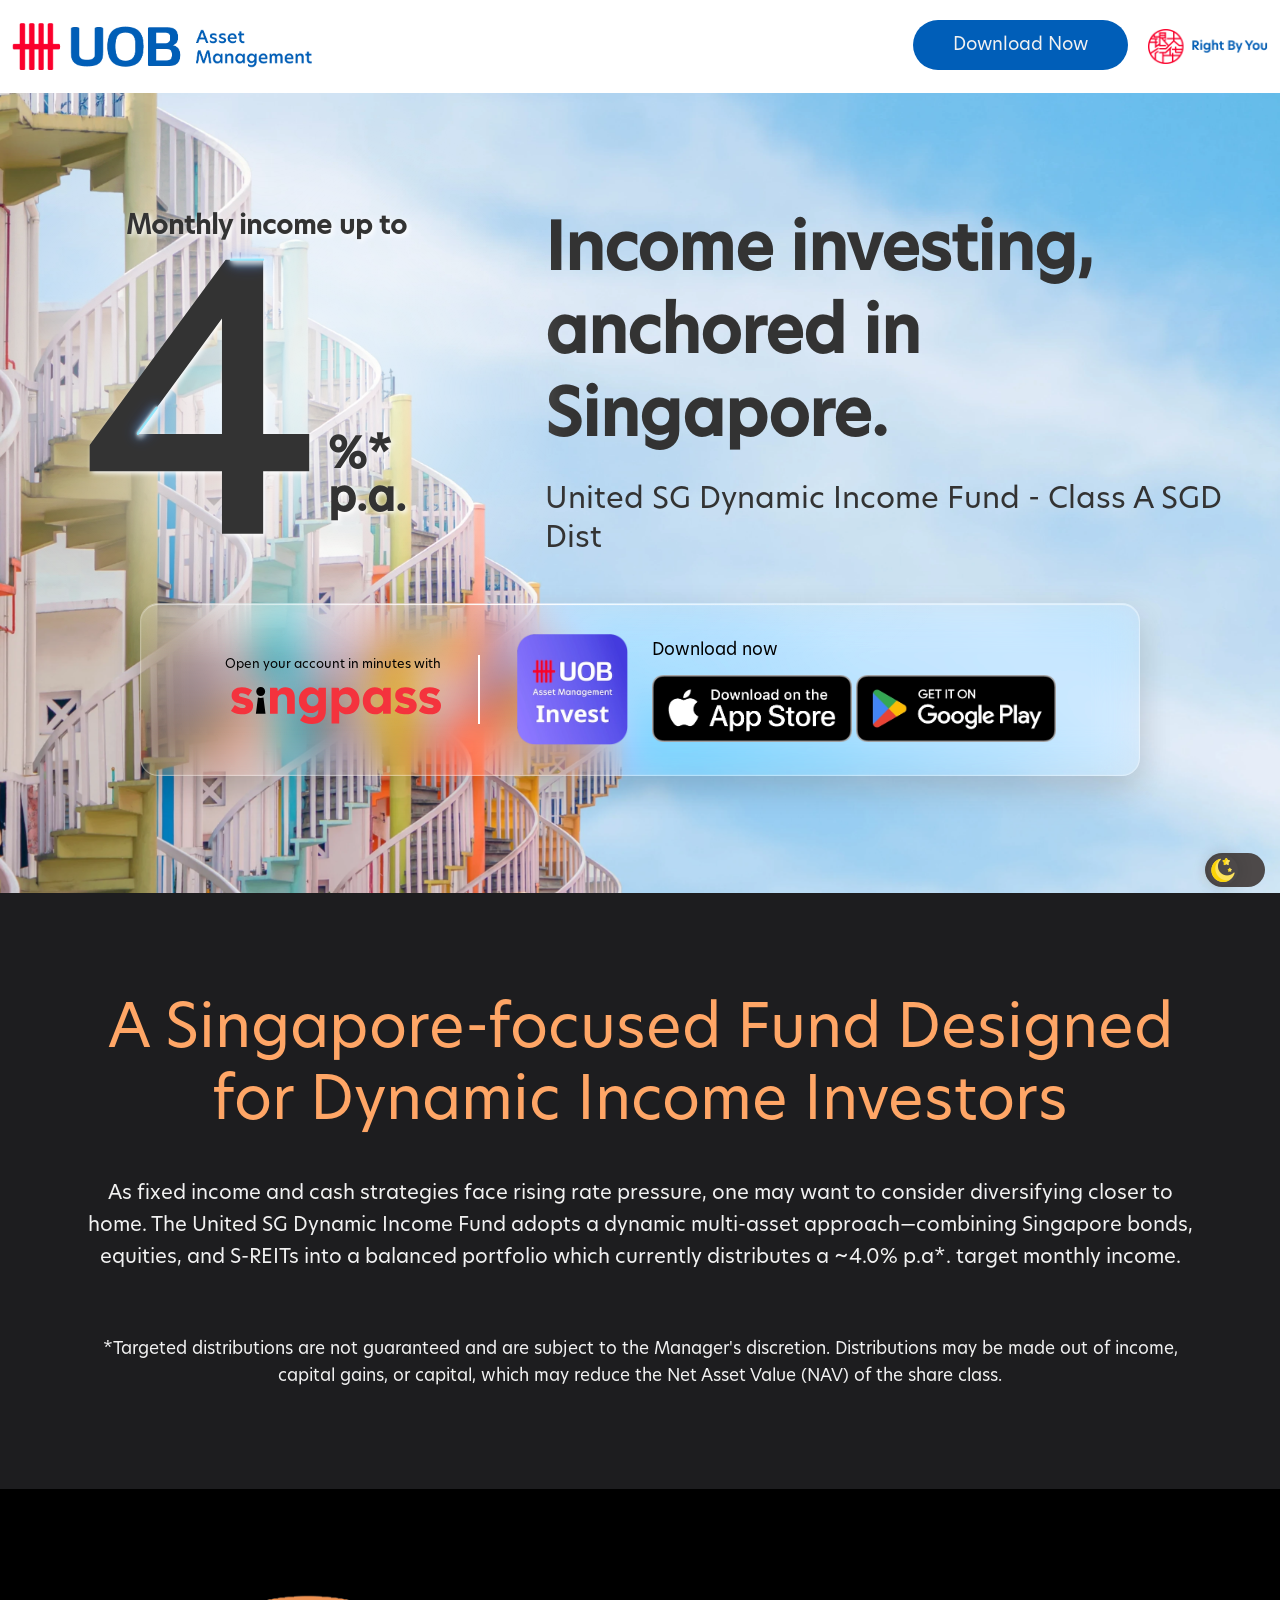
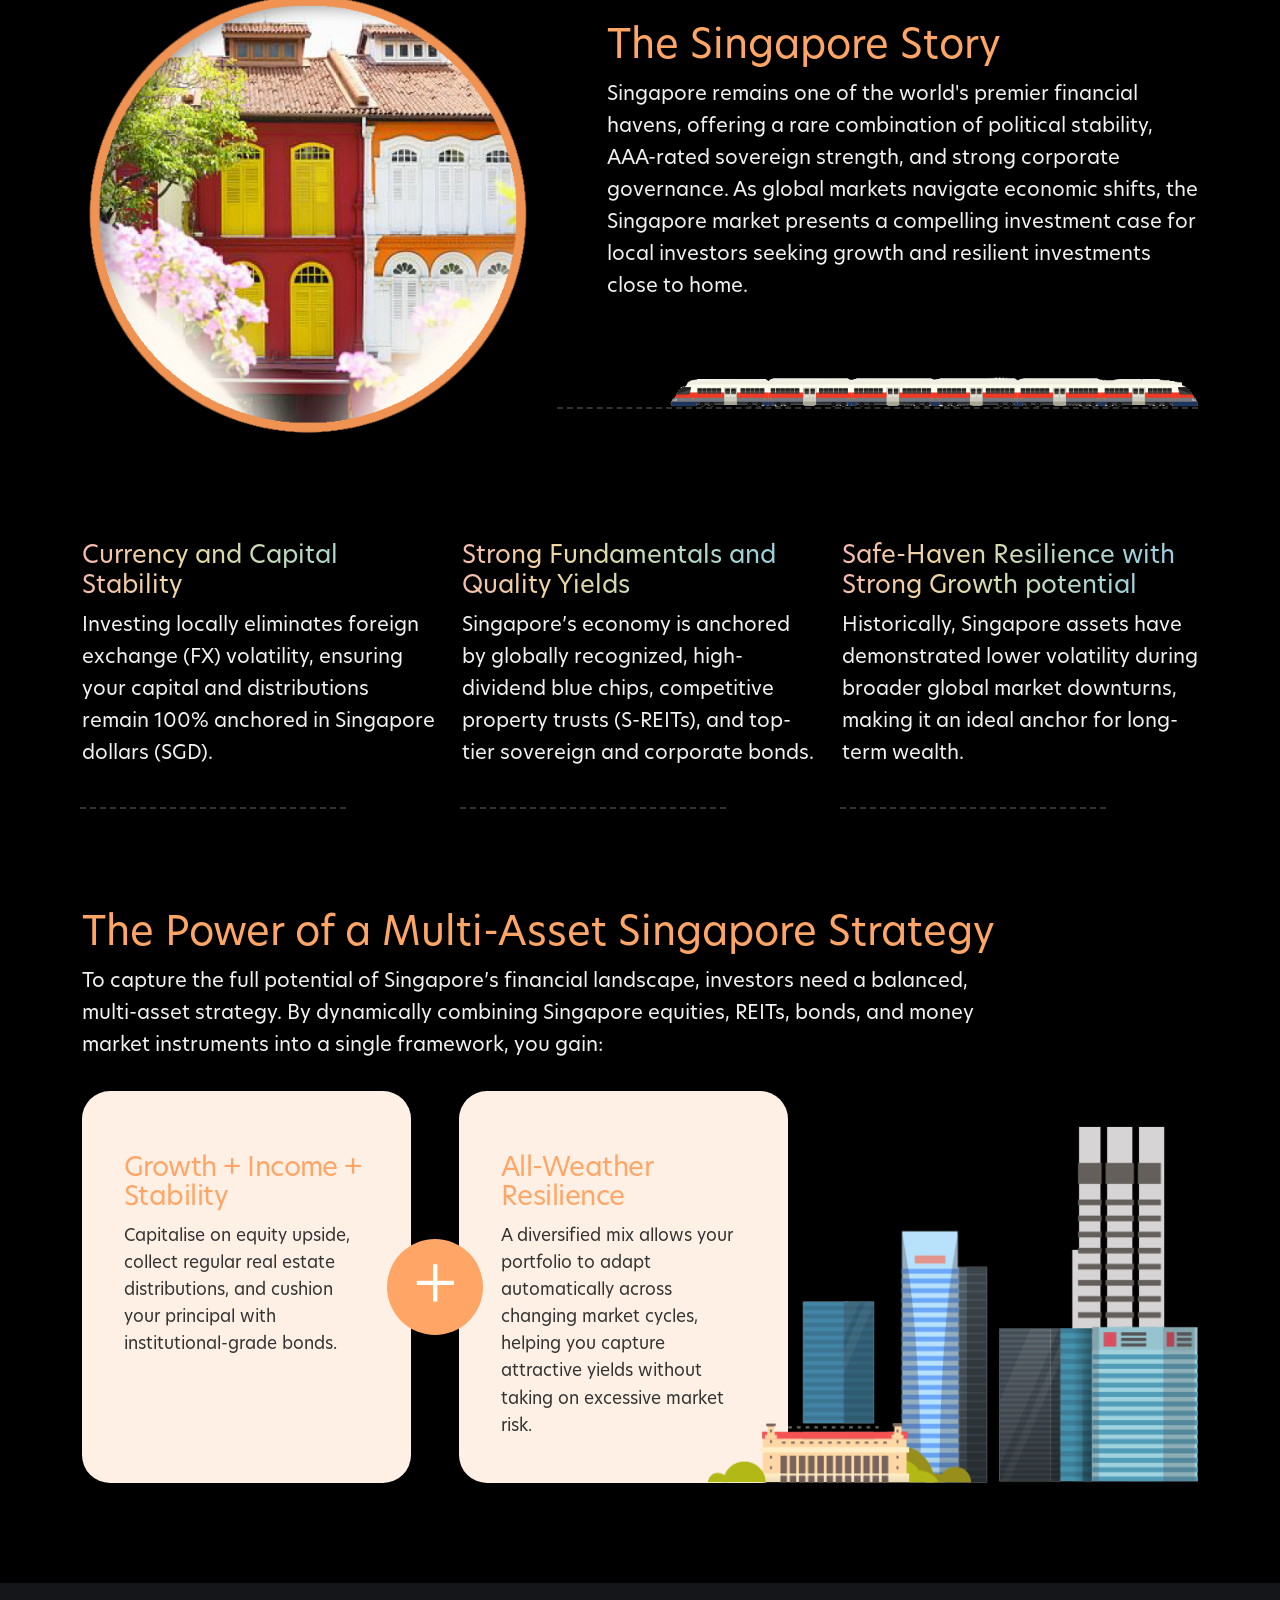
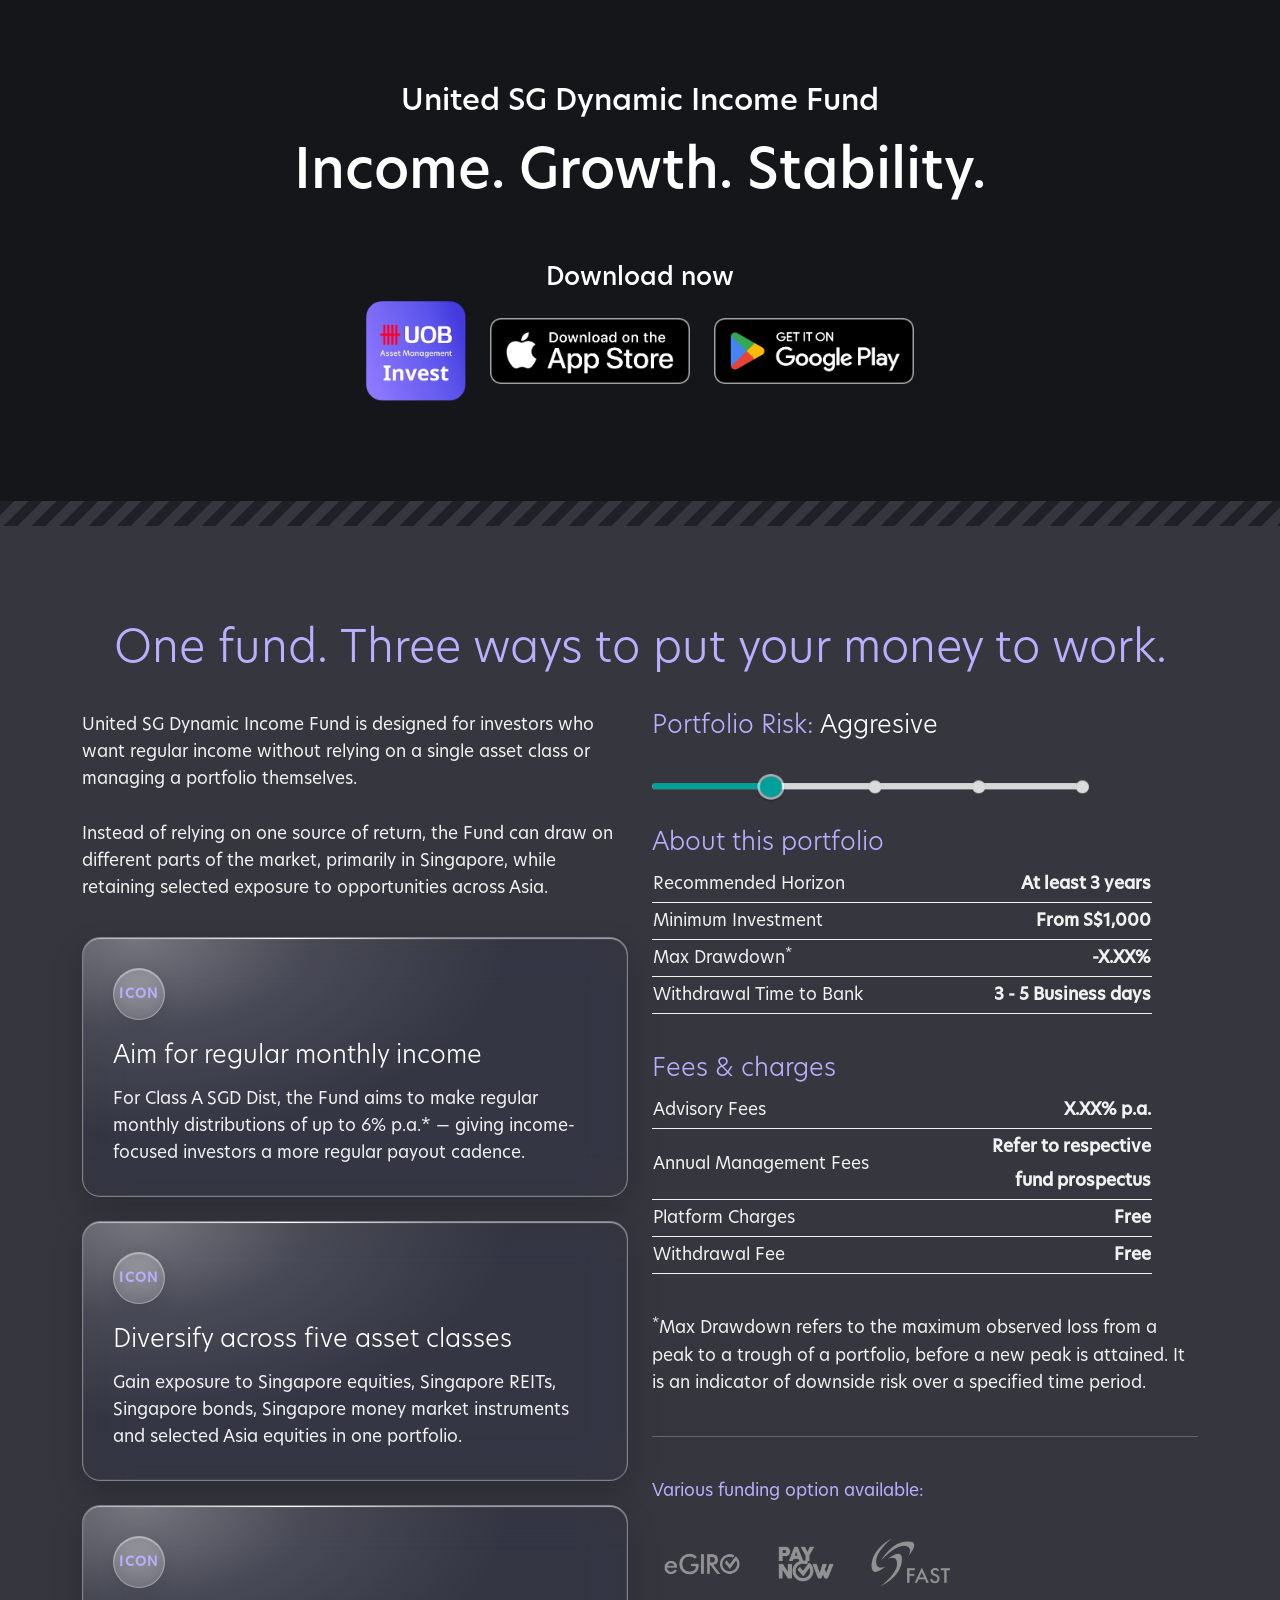
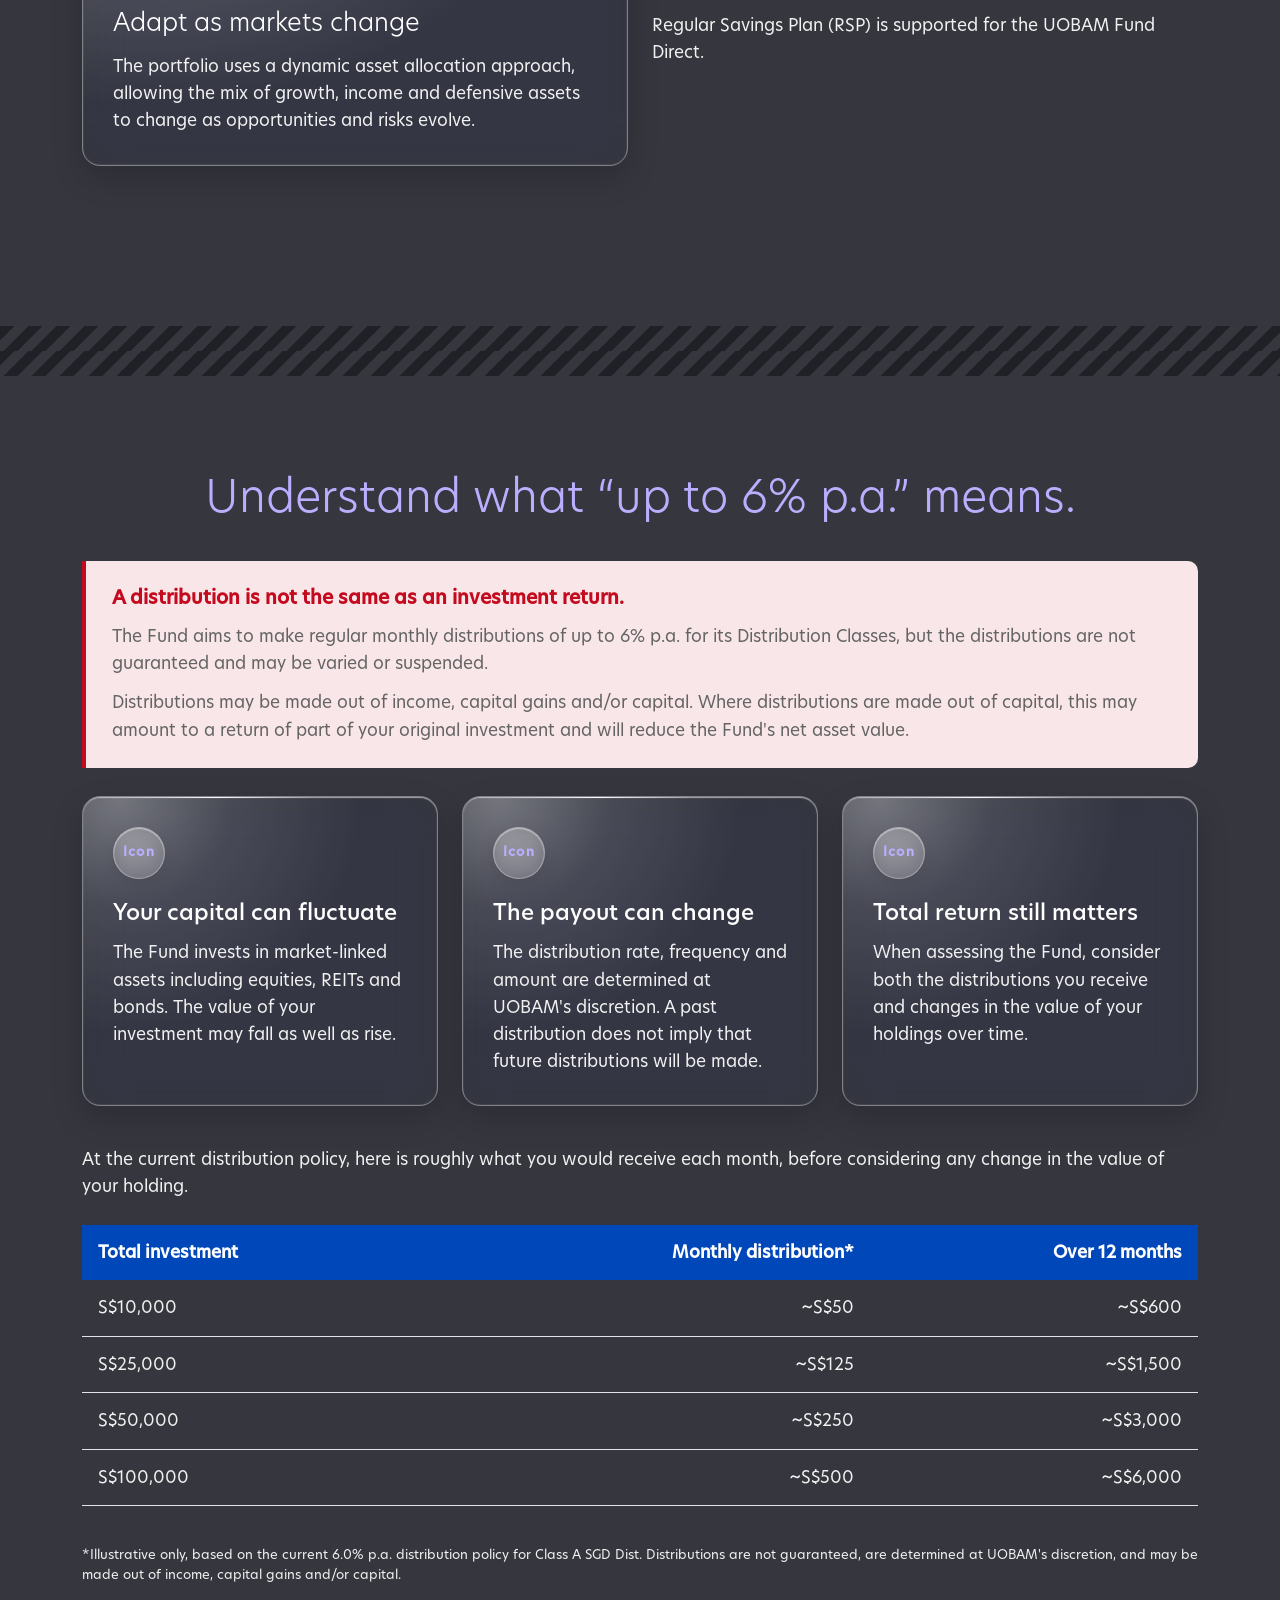
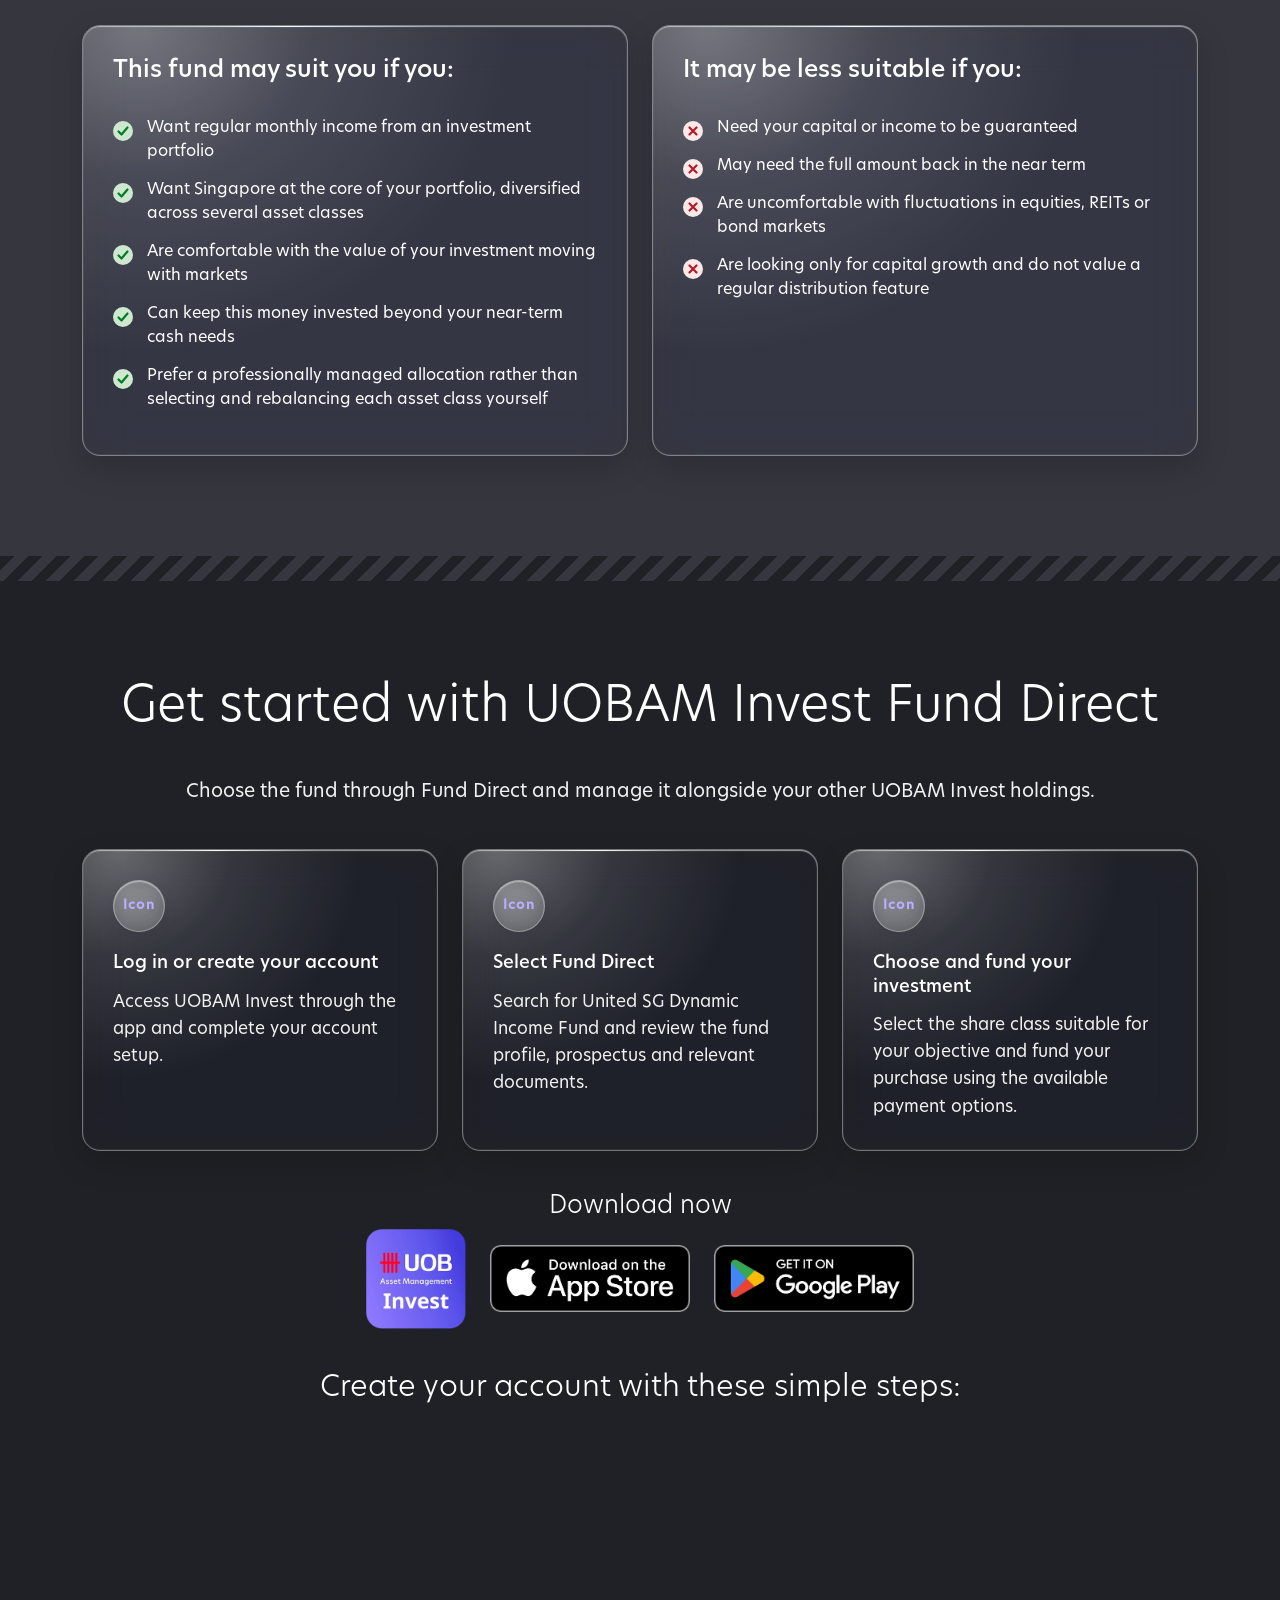
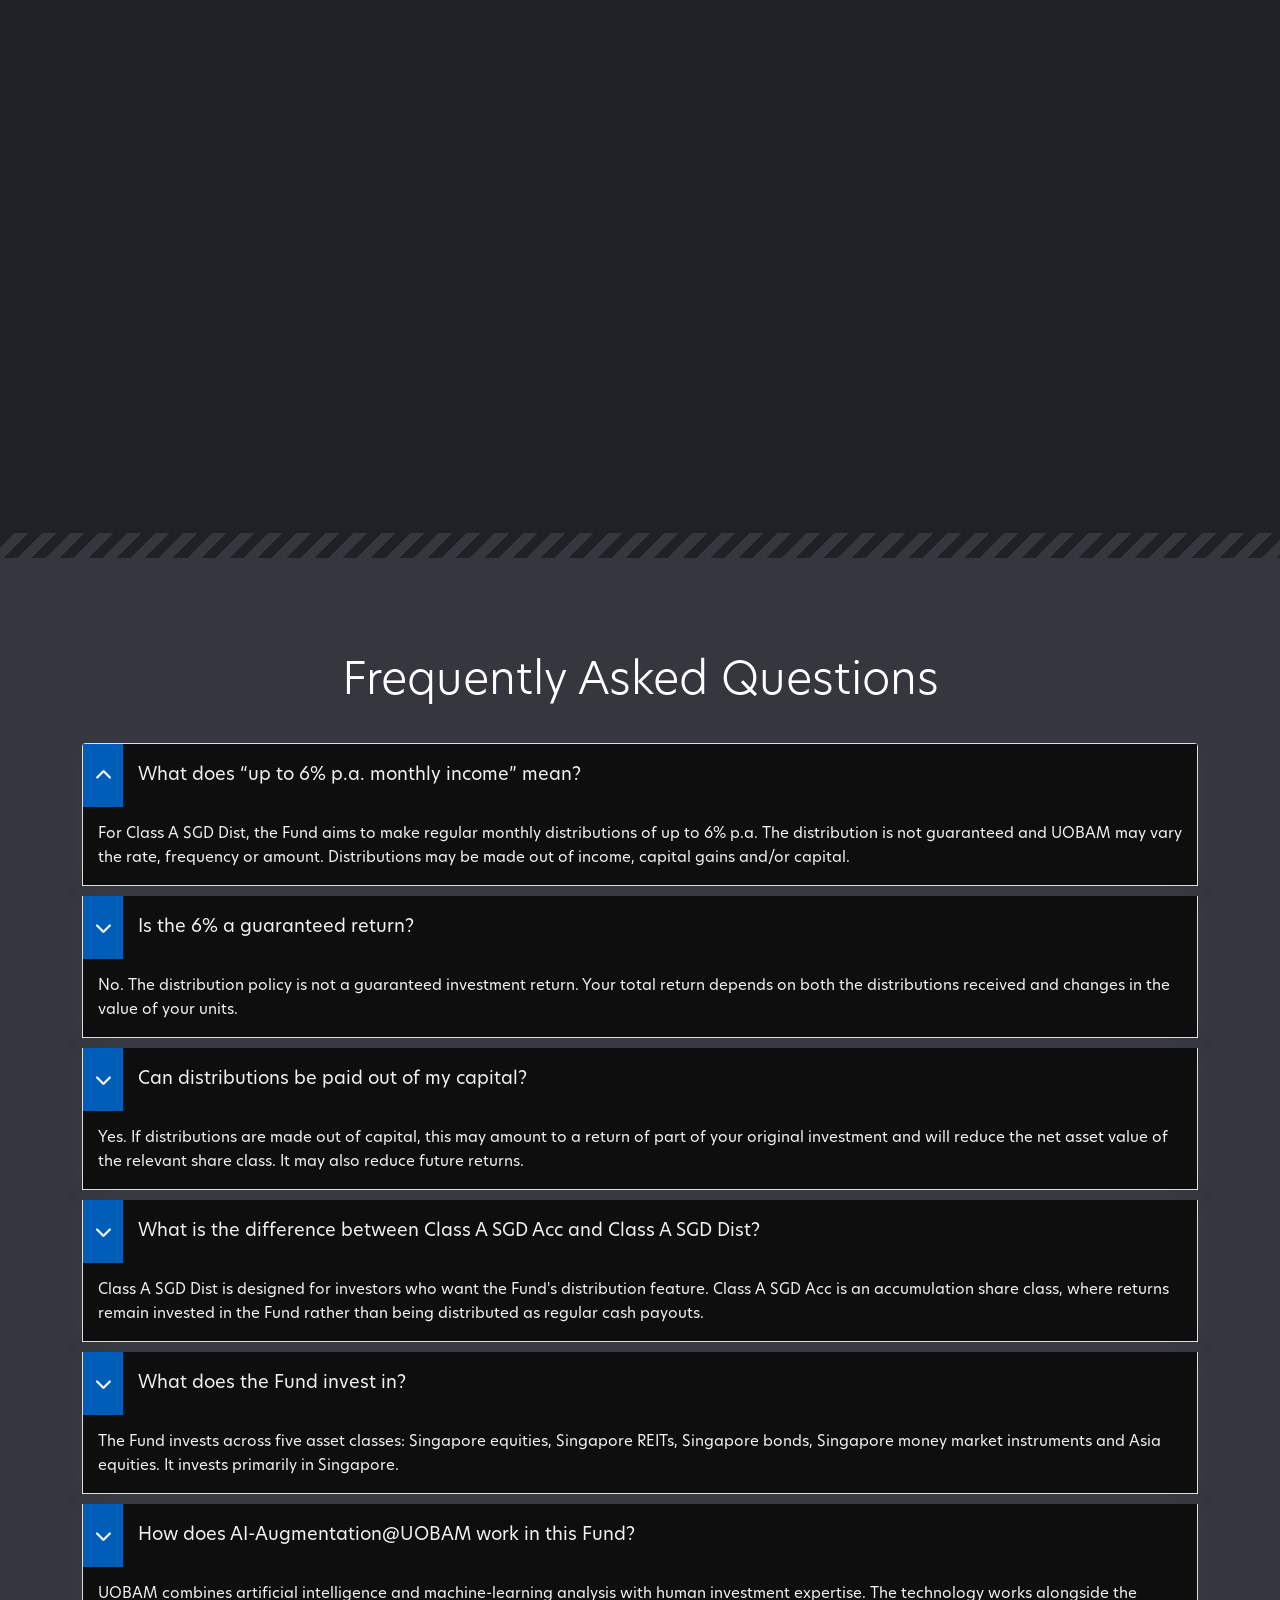
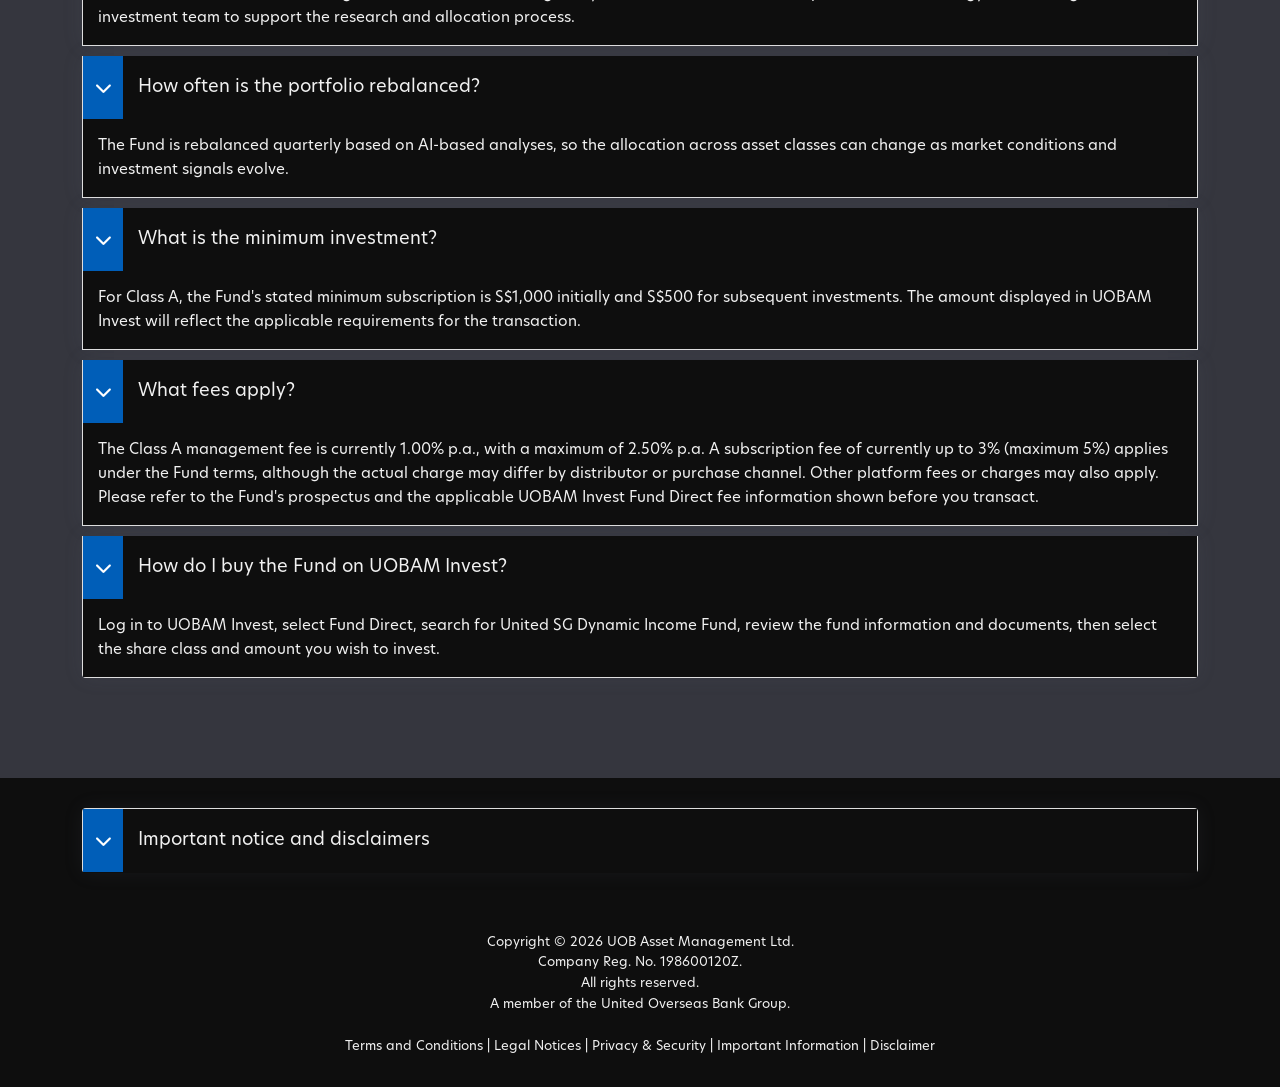
==== public/usgdif/united-sg-dynamic-income-fund.html @ 208f6eb8 "update" ====
<!doctype html>
<html lang="en-sg">
<head>
<!-- Google Tag Manager --> 
<!--Delete this line
<script>(function(w,d,s,l,i){w[l]=w[l]||[];w[l].push({'gtm.start':
new Date().getTime(),event:'gtm.js'});var f=d.getElementsByTagName(s)[0],
j=d.createElement(s),dl=l!='dataLayer'?'&l='+l:'';j.async=true;j.src=
'https://www.googletagmanager.com/gtm.js?id='+i+dl;f.parentNode.insertBefore(j,f);
})(window,document,'script','dataLayer','GTM-NMGPBKB');</script> 
<!-- End Google Tag Manager --> 
<!-- Required meta tags -->
<meta charset="utf-8">
<meta name="viewport" content="width=device-width, initial-scale=1, shrink-to-fit=no">
<!-- Open Sans Webfont -->
<link rel="preconnect" href="https://fonts.googleapis.com">
<link rel="preconnect" href="https://fonts.gstatic.com" crossorigin>
<link href="https://fonts.googleapis.com/css2?family=Noto+Sans:wght@100;200;300;400;500;600;700;800;900&display=swap" rel="stylesheet">
<!-- Bootstrap Min CSS -->
<link rel="stylesheet" href="assets/cash-plus-xtra-css/bootstrap.min.css">
<!-- Animate Min CSS -->
<link rel="stylesheet" href="assets/cash-plus-xtra-css/animate.min.css">
<!-- Owl Carousel Min CSS -->
<link rel="stylesheet" href="assets/cash-plus-xtra-css/owl.carousel.min.css">
<!-- Fontawesome CSS -->
<link rel="stylesheet" href="assets/cash-plus-xtra-css/fontawesome.min.css">
<!-- Odometer CSS -->
<link rel="stylesheet" href="assets/cash-plus-xtra-css/odometer.css">
<!-- Popup CSS -->
<link rel="stylesheet" href="assets/cash-plus-xtra-css/magnific-popup.min.css">
<!-- Slick CSS -->
<link rel="stylesheet" href="assets/cash-plus-xtra-css/slick.min.css">
<!-- Style CSS -->
<link rel="stylesheet" href="assets/usgdif-css/style.css">
<!-- Dark CSS -->
<link rel="stylesheet" href="assets/usgdif-css/dark.css">
<!-- Responsive CSS -->
<link rel="stylesheet" href="assets/usgdif-css/responsive.css">
<link rel="icon" type="image/png" href="assets/images-n/favicon.ico">
<link rel="canonical" href="https://www.uobam.com.sg/uobaminvest/individual/landing/app-download/cashplus-xtra.html" />
<title>UOBAM United SG Dynamic Income Fund | UOB Asset Management</title>
<meta name="robots" content="noindex">
<meta name="description" content="Pursue regular monthly income with Singapore at the core. United SG Dynamic Income Fund invests dynamically across five asset classes and aims to make monthly distributions of up to 6% p.a. Available on UOBAM Invest." />
<meta property="og:title" content="UOBAM United SG Dynamic Income Fund | UOB Asset Management" />
<meta property="og:description" content="Pursue regular monthly income with Singapore at the core. United SG Dynamic Income Fund invests dynamically across five asset classes and aims to make monthly distributions of up to 6% p.a. Available on UOBAM Invest." />
<meta name="keywords" content="United SG Dynamic Income Fund, UOB Asset Management, UOBAM, Singapore income fund, monthly income fund Singapore, multi-asset fund Singapore, Singapore investment fund, SGD income fund, monthly distribution fund, income investing Singapore, Singapore equities, Singapore REITs, Singapore bonds, T-bills Singapore, multi-asset income fund, diversified income fund, UOBAM Invest, unit trust Singapore, investment income Singapore, dynamic asset allocation">
<meta property="og:image" content="https://jasvind.com/usgdif/assets/usgdif-images/united-sg-dynamic-income-fund-og-image.jpg" />
<meta property="og:image:alt" content="United SG Dynamic Income Fund" />
<meta property="og:image:width" content="1200" />
<meta property="og:image:height" content="628" />
<meta property="og:url" content="https://www.uobam.com.sg/uobaminvest/individual/landing/app-download/united-sg-dynamic-income-fund.html" />
<meta property="og:type" content="website" />
<meta property="og:locale" content="en_GB" />
<script type = "text/javascript" src="assets/js/AppsFlyer Smart Script.js"></script> 
<!--Delete this line
<script src="//assets.adobedtm.com/4f0de1c2a678946ab5959eeb23f3c13fd6552995/satelliteLib-9e51cc1bf365b7e5714192a400809a2b8dc9ca9b.js"></script>
Delete this line -->
</head>
<body data-bs-spy="scroll" data-bs-offset="120">
<!-- Google Tag Manager (noscript) --> 
<!--Delete this line
<noscript>
<iframe src="https://www.googletagmanager.com/ns.html?id=GTM-NMGPBKB"
height="0" width="0" style="display:none;visibility:hidden"></iframe>
</noscript>
<!-- End Google Tag Manager (noscript) --> 
<!-- Start Preloader Area -->
<div class="preloader">
  <div class="preloader"> <span></span> <span></span> </div>
</div>
<!-- End Preloader Area --> 

<!-- Start Navbar Area -->
<nav class="navbar navbar-expand-lg navbar-light bg-light">
  <div class="container-fluid">
    <div class="logo"> <img src="assets/images-n/fc_uob_am.webp" alt="UOB Asset Management Logo"> </div>
    <div class="others-option">
      <div class="d-flex align-items-center">
        <div class="option-item"> <a id="download_link" href="https://uobam.onelink.me/hicF/xide92dm?af_force_deeplink=true&af_dp=com.uobam.uobaminvest://" class="default-btn"> Download Now </a></div>
        <div class="option-item"> <img class="right-by-you" src="assets/images-n/uob-right-by-you-logo.webp" alt="UOB Right By You Logo"> </div>
      </div>
    </div>
  </div>
</nav>
<!-- End Navbar Area --> 

<!-- Start Main Banner Area -->
<div id="home"  class="main-banner">
  <div class="d-table">
    <div class="d-table-cell">
      <div class="container-fluid">
        <div class="row align-items-center">
          <div class="col-lg-5">
            <div class="banner-image">
              <div class="hero-yield" aria-label="Monthly income up to 4 percent per annum">
                <div class="yield-label"> Monthly income up to </div>
                <div class="yield-value"> <span class="yield-number-svg">
                  <svg viewBox="0 0 150 190" aria-hidden="true">
                    <defs>
                      <lineargradient
            id="fourTraceGradient"
            x1="0%"
            y1="0%"
            x2="100%"
            y2="100%"
          >
                        <stop offset="0%" stop-color="#ffffff" />
                        <stop offset="40%" stop-color="#8fe8ff" />
                        <stop offset="100%" stop-color="#4b63ff" />
                      </lineargradient>
                    </defs>
                    
                    <!-- Main number -->
                    <text
          x="50%"
          y="155"
          text-anchor="middle"
          class="four-base"
        >4</text>
                    
                    <!-- Animated highlight tracing the 4 -->
                    <text
          x="50%"
          y="155"
          text-anchor="middle"
          class="four-trace"
        >4</text>
                  </svg>
                  </span>
                  <div class="yield-unit"> <span>%*</span> <span>p.a.</span> </div>
                </div>
              </div>
            </div>
          </div>
          <div class="col-lg-7">
            <div class="banner-content">
              <h1>Income investing, anchored in Singapore.</h1>
              <h2>United SG Dynamic Income Fund - Class A SGD Dist</h2>
            </div>
          </div>
        </div>
      </div>
      <div class="logos-fluid">
        <div class="card glass-card">
          <div class="row align-items-center">
            <div class="col-lg-4 col-md-4 border-right">
              <div class="singpass-image-right singpass-padding-right">
                <p class="open-account">Open your account in minutes with</p>
                <img src="assets/usgdif-images/singpass_logo_fullcolours.svg" alt="Singpass Logo" width="210"> </div>
            </div>
            <div class="col-lg-2 col-md-2">
              <div class="uobam-image-center uobam-padding-left uobam-app-image"> <a id="uobam_invest_logo" href="https://uobam.onelink.me/hicF/xide92dm?af_force_deeplink=true&af_dp=com.uobam.uobaminvest://"> <img src="assets/cash-plus-xtra-images/uobam-invest-app-logo.webp" alt="UOBAM Invest Logo"> </a> </div>
            </div>
            <div class="col-lg-6 col-md-6">
              <div class="appstore-image-left">
                <p>Download now</p>
                <a id="ios_link" href="https://uobam.onelink.me/hicF/xide92dm?af_force_deeplink=true&af_dp=com.uobam.uobaminvest://"> <img src="assets/images-n/Download_on_the_App_Store_Badge_US-UK_RGB_blk_092917.webp" alt="App Store Logo"> </a> <a id="andrd_link" href="https://uobam.onelink.me/hicF/xide92dm?af_force_deeplink=true&af_dp=com.uobam.uobaminvest://"> <img src="assets/images-n/google-play-badge.webp" alt="Google Play Logo"> </a> </div>
            </div>
          </div>
        </div>
      </div>
    </div>
  </div>
</div>
<!-- End Main Banner Area --> 
<!-- Start Fund Description Area -->
<section id="about-united-sg-dynamic-income-fund" class="features-area pb-100 background-grey">
  <div class="container">
    <div class="row align-items-center">
      <div class="section-title">
        <h2>A Singapore-focused Fund Designed for Dynamic Income Investors</h2>
      </div>
      <div>
        <p class="aboutIntro">As fixed income and cash strategies face rising rate pressure, one may want to consider diversifying closer to home. The United SG Dynamic Income Fund adopts a dynamic multi-asset approach—combining Singapore bonds, equities, and S-REITs into a balanced portfolio which currently distributes a ~4.0% p.a*. target monthly income.</p>
        <p class="aboutDisclaimer">*Targeted distributions are not guaranteed and are subject to the Manager's discretion. Distributions may be made out of income, capital gains, or capital, which may reduce the Net Asset Value (NAV) of the share class.</p>
      </div>
    </div>
  </div>
</section>
<!-- End Fund Description Area --> 

<!-- Start Client Testimonial Area -->
<section id="united-sg-dynamic-income-fund-singapore-story" class="united-sg-dynamic-income-fund-singapore-story ptb-100">
  <div class="container">
    <div class="row align-items-center">
      <div class="col-lg-5 col-md-5 col-sm-5">
        <div class="united-sg-dynamic-income-fund-singapore-story-image"> <img src="assets/usgdif-images/singaporeStory.webp" alt="The Singapore Story"> </div>
      </div>
      <div class="col-lg-7 col-md-7 col-sm-7">
        <div class="united-sg-dynamic-income-fund-singapore-story-content">
          <h2>The Singapore Story</h2>
          <p class="singaporeStory">Singapore remains one of the world's premier financial havens, offering a rare combination of political stability, AAA-rated sovereign strength, and strong corporate governance. As global markets navigate economic shifts, the Singapore market presents a compelling investment case for local investors seeking growth and resilient investments close to home.</p>
        </div>
        <div class="trainImage"> <img src="assets/usgdif-images/train.webp" alt="Divider"> </div>
      </div>
    </div>
    <div class="singaporeStoryRow2">
      <div class="row align-items-top">
        <div class="col-lg-4 col-md-4 col-sm-4 borderBottomDashed">
          <div class="singaporeStoryRow2-content">
            <h3>Currency and Capital Stability</h3>
            <p class="singaporeStory">Investing locally eliminates foreign exchange (FX) volatility, ensuring your capital and distributions remain 100% anchored in Singapore dollars (SGD).</p>
          </div>
        </div>
        <div class="col-lg-4 col-md-4 col-sm-4 borderBottomDashed">
          <div class="singaporeStoryRow2-content">
            <h3>Strong Fundamentals and Quality Yields</h3>
            <p class="singaporeStory">Singapore’s economy is anchored by globally recognized, high-dividend blue chips, competitive property trusts (S-REITs), and top-tier sovereign and corporate bonds.</p>
          </div>
        </div>
        <div class="col-lg-4 col-md-4 col-sm-4 borderBottomDashed">
          <div class="singaporeStoryRow2-content">
            <h3>Safe-Haven Resilience with Strong Growth potential</h3>
            <p class="singaporeStory">Historically, Singapore assets have demonstrated lower volatility during broader global market downturns, making it an ideal anchor for long-term wealth.</p>
          </div>
        </div>
      </div>
    </div>
	 <div class="powerMultiAsset">
		 <div class="col-lg-10 col-md-10 col-sm-10">
          <h3>The Power of a Multi-Asset Singapore Strategy</h3>
          <p class="singaporeStory">To capture the full potential of Singapore’s financial landscape, investors need a balanced, multi-asset strategy. By dynamically combining Singapore equities, REITs, bonds, and money market instruments into a single framework, you gain:</p>
        </div>
    <div class="sg-strategy-inner">
      <div class="sg-strategy-content">
        <div class="sg-strategy-cards">
          <div class="sg-strategy-card">
            <h3> Growth + Income + Stability </h3>
            <p> Capitalise on equity upside, collect regular
              real estate distributions, and cushion your
            principal with institutional-grade bonds. </p>
          </div>
          <div class="sg-strategy-plus" aria-hidden="true"> + </div>
          <div class="sg-strategy-card">
            <h3> All-Weather Resilience </h3>
            <p> A diversified mix allows your portfolio to
              adapt automatically across changing market
              cycles, helping you capture attractive yields
              without taking on excessive market risk. </p>
          </div>
        </div>
      </div>
      <div class="sg-strategy-skyline"> <img src="assets/usgdif-images/singapore-skyline.webp" alt="The Singapore Story"> </div>
    </div>
  </div>
	</div>
</section>

<!-- End Client Testimonial Area --> 
	<!-- Start Client Testimonial Area -->
<section id="callToAction" class="client-testimonial ptb-100">
  <div class="container">
    <div class="row align-items-center">
      <h1>United SG Dynamic Income Fund</h1>
      <h2>Income. Growth. Stability.</h2>

    </div>
    <div class="container get-started-download-now">
      <div class="row align-items-center">
        <h4>Download now</h4>
        <div> <a id="uobam_invest_logo2" href="https://uobam.onelink.me/hicF/xide92dm?af_force_deeplink=true&af_dp=com.uobam.uobaminvest://"> <img class="uobam-app-logo" src="assets/cash-plus-xtra-images/uobam-invest-app-logo.webp" alt="UOBAM Invest Logo"> </a> <a id="ios2_link" href="https://uobam.onelink.me/hicF/xide92dm?af_force_deeplink=true&af_dp=com.uobam.uobaminvest://"> <img class="appstore-logo" src="assets/images-n/Download_on_the_App_Store_Badge_US-UK_RGB_blk_092917.webp" alt="App Store Logo"> </a> <a id="andrd2_link" href="https://uobam.onelink.me/hicF/xide92dm?af_force_deeplink=true&af_dp=com.uobam.uobaminvest://"> <img class="playstore-logo" src="assets/images-n/google-play-badge.webp" alt="Google Play Logo"> </a> </div>
      </div>
    </div>
  </div>
</section>
<!-- End Client Testimonial Area --> 
<!-- Start Stripe Area -->
<div class="background-grey">
  <div class="striped-pattern"></div>
</div>
<!-- End Stripe Area --> 
<!-- Start Fund Description Area -->
<section id="fund-description" class="features-area pb-100 background-grey">
  <div class="container">
    <div class="section-title">
      <h2 class="color-5c55eb">One fund. Three ways to put your money to work.</h2>
    </div>
    <div class="row align-items-top">
      <div class="col-lg-6">
        <p>United SG Dynamic Income Fund is designed for investors who want regular income without relying on a single asset class or managing a portfolio themselves. <br>
          <br>
          Instead of relying on one source of return, the Fund can draw on different parts of the market, primarily in Singapore, while retaining selected exposure to opportunities across Asia. <br>
        <div class="grid-3" style="margin-top:36px">
          <div class="card glass-card">
            <div class="num">ICON</div>
            <h3>Aim for regular monthly income</h3>
            <p>For Class A SGD Dist, the Fund aims to make regular monthly distributions of up to 6% p.a.* — giving income-focused investors a more regular payout cadence.</p>
          </div>
          <div class="card glass-card">
            <div class="num">ICON</div>
            <h3>Diversify across five asset classes</h3>
            <p>Gain exposure to Singapore equities, Singapore REITs, Singapore bonds, Singapore money market instruments and selected Asia equities in one portfolio.</p>
          </div>
          <div class="card glass-card">
            <div class="num">ICON</div>
            <h3>Adapt as markets change</h3>
            <p>The portfolio uses a dynamic asset allocation approach, allowing the mix of growth, income and defensive assets to change as opportunities and risks evolve.</p>
          </div>
        </div>
        </p>
        <br>
        <br>
      </div>
      <div class="col-lg-6 cashplus-points">
        <h3><span class="color-5c55eb">Portfolio Risk: </span><span class="color-009790">Aggresive</span></h3>
        <img src="assets/cash-plus-xtra-images/risk-slider.webp" alt="risk-slider" width="80%" style="padding: 25px 0;">
        <h3><span class="color-5c55eb">About this portfolio</span></h3>
        <table>
          <tr style="border-bottom: 1px solid;">
            <td width="60%" style="text-align: left;">Recommended Horizon</td>
            <td width="40%" style="text-align: right;"><strong>At least 3 years</strong></td>
          </tr>
          <tr style="border-bottom: 1px solid;">
            <td style="text-align: left;">Minimum Investment</td>
            <td style="text-align: right;"><strong>From S$1,000</strong></td>
          </tr>
          <tr style="border-bottom: 1px solid;">
            <td style="text-align: left;">Max Drawdown<sup>*</sup></td>
            <td style="text-align: right;"><strong>-X.XX%</strong></td>
          </tr>
          <tr style="border-bottom: 1px solid;">
            <td style="text-align: left;">Withdrawal Time to Bank</td>
            <td style="text-align: right;"><strong>3 - 5 Business days</strong></td>
          </tr>
        </table>
        <h3><span class="color-5c55eb">Fees &amp; charges</span></h3>
        <table>
          <tr style="border-bottom: 1px solid;">
            <td width="60%" style="text-align: left;">Advisory Fees</td>
            <td width="40%" style="text-align: right;"><strong>X.XX% p.a.</strong></td>
          </tr>
          <tr style="border-bottom: 1px solid;">
            <td width="60%" style="text-align: left;">Annual Management Fees</td>
            <td width="40%" style="text-align: right;"><strong>Refer to respective fund prospectus</strong></td>
          </tr>
          <tr style="border-bottom: 1px solid;">
            <td style="text-align: left;">Platform Charges</td>
            <td style="text-align: right;"><strong>Free</strong></td>
          </tr>
          <tr style="border-bottom: 1px solid;">
            <td style="text-align: left;">Withdrawal Fee</td>
            <td style="text-align: right;"><strong>Free</strong></td>
          </tr>
        </table>
        <p class="maxDrawdown"><sup>*</sup>Max Drawdown refers to the maximum observed loss from a peak to a trough of a portfolio, before a new peak is attained. It is an indicator of downside risk over a specified time period.</p>
        <hr>
        <div class="funding-options">
          <p class="color-5c55eb">Various funding option available:</p>
          <img src="assets/images-n/egiro_logo.webp" alt="eGiro Logo" width="100"> <img src="assets/images-n/paynow-logo.webp" alt="PayNow Logo" width="100"> <img src="assets/images-n/fast_logo.webp" alt="Fast Logo" width="100">
          <p>Regular Savings Plan (RSP) is supported for the UOBAM Fund Direct.</p>
        </div>
      </div>
    </div>
  </div>
</section>
<!-- End Fund Description Area --> 
<!-- Start Stripe Area -->
<div class="background-grey">
  <div class="striped-pattern"></div>
</div>
<!-- End Stripe Area --> 

<!-- Start Stripe Area -->
<div class="background-grey">
  <div class="striped-pattern"></div>
</div>
<!-- End Stripe Area --> 
<!-- Start Fund Description Area -->
<section id="understand6percent" class="features-area pb-100 background-grey">
  <div class="container">
    <div class="section-title">
      <h2 class="color-5c55eb">Understand what “up to 6% p.a.” means.</h2>
    </div>
    <div class="callout warn"> <span class="big red">A distribution is not the same as an investment return.</span>
      <p class="calloutParagraph">The Fund aims to make regular monthly distributions of up to 6% p.a. for its Distribution Classes, but the distributions are not guaranteed and may be varied or suspended.</p>
      <p class="calloutParagraph">Distributions may be made out of income, capital gains and/or capital. Where distributions are made out of capital, this may amount to a return of part of your original investment and will reduce the Fund's net asset value.</p>
    </div>
    <div class="row align-items-top">
      <div class="col-lg-4">
        <div class="card glass-card">
          <div class="num">Icon</div>
          <h3>Your capital can fluctuate</h3>
          <p>The Fund invests in market-linked assets including equities, REITs and bonds. The value of your investment may fall as well as rise.</p>
        </div>
      </div>
      <div class="col-lg-4">
        <div class="card glass-card">
          <div class="num">Icon</div>
          <h3>The payout can change</h3>
          <p>The distribution rate, frequency and amount are determined at UOBAM's discretion. A past distribution does not imply that future distributions will be made.</p>
        </div>
      </div>
      <div class="col-lg-4">
        <div class="card glass-card">
          <div class="num">Icon</div>
          <h3>Total return still matters</h3>
          <p>When assessing the Fund, consider both the distributions you receive and changes in the value of your holdings over time.</p>
        </div>
      </div>
    </div>
    <div class="sixPercentIllustrations">
      <p>At the current distribution policy, here is roughly what you would receive each month, before considering any change in the value of your holding.</p>
      <div class="tbl-scroll">
        <table class="table2">
          <thead>
            <tr>
              <th>Total investment</th>
              <th class="num">Monthly distribution*</th>
              <th class="num">Over 12 months</th>
            </tr>
          </thead>
          <tbody>
            <tr>
              <td>S$10,000</td>
              <td class="num">~S$50</td>
              <td class="num">~S$600</td>
            </tr>
            <tr class="row-hi">
              <td>S$25,000</td>
              <td class="num">~S$125</td>
              <td class="num">~S$1,500</td>
            </tr>
            <tr>
              <td>S$50,000</td>
              <td class="num">~S$250</td>
              <td class="num">~S$3,000</td>
            </tr>
            <tr>
              <td>S$100,000</td>
              <td class="num">~S$500</td>
              <td class="num">~S$6,000</td>
            </tr>
          </tbody>
        </table>
        <p class="tbl-note">*Illustrative only, based on the current 6.0% p.a. distribution policy for Class A SGD Dist. Distributions are not guaranteed, are determined at UOBAM's discretion, and may be made out of income, capital gains and/or capital.</p>
      </div>
    </div>
    <div class="sixPercentSuitability">
      <div class="row align-items-top">
        <div class="col-lg-6">
          <div class="card glass-card">
            <h4>This fund may suit you if you:</h4>
            <ul class="check" style="margin-top:22px">
              <li>Want regular monthly income from an investment portfolio</li>
              <li>Want Singapore at the core of your portfolio, diversified across several asset classes</li>
              <li>Are comfortable with the value of your investment moving with markets</li>
              <li>Can keep this money invested beyond your near-term cash needs</li>
              <li>Prefer a professionally managed allocation rather than selecting and rebalancing each asset class yourself</li>
            </ul>
          </div>
        </div>
        <div class="col-lg-6">
          <div class="card glass-card">
            <h4>It may be less suitable if you:</h4>
            <ul class="check no" style="margin-top:22px">
              <li>Need your capital or income to be guaranteed</li>
              <li>May need the full amount back in the near term</li>
              <li>Are uncomfortable with fluctuations in equities, REITs or bond markets</li>
              <li>Are looking only for capital growth and do not value a regular distribution feature</li>
            </ul>
          </div>
        </div>
      </div>
    </div>
  </div>
</section>
<!-- End Fund Description Area --> 
<!-- Start Stripe Area -->
<div class="background-grey">
  <div class="striped-pattern"></div>
</div>
<!-- End Stripe Area --> 
<!-- Start Comparison Area -->
<section id="getstarted" class="about-area pb-100">
  <div class="container">
    <div class="row align-items-center">
      <div class="section-title">
        <h2 class="get-started-header">Get started with UOBAM Invest Fund Direct</h2>
        <br>
        <p>Choose the fund through Fund Direct and manage it alongside your other UOBAM Invest holdings.</p>
      </div>
    </div>
    <div class="getStartedCards">
      <div class="row align-items-top">
        <div class="col-lg-4">
          <div class="card glass-card">
            <div class="num">Icon</div>
            <h3>Log in or create your account</h3>
            <p>Access UOBAM Invest through the app and complete your account setup.</p>
          </div>
        </div>
        <div class="col-lg-4">
          <div class="card glass-card">
            <div class="num">Icon</div>
            <h3>Select Fund Direct</h3>
            <p>Search for United SG Dynamic Income Fund and review the fund profile, prospectus and relevant documents.</p>
          </div>
        </div>
        <div class="col-lg-4">
          <div class="card glass-card">
            <div class="num">Icon</div>
            <h3>Choose and fund your investment</h3>
            <p>Select the share class suitable for your objective and fund your purchase using the available payment options.</p>
          </div>
        </div>
      </div>
    </div>
    <div class="container get-started-download-now">
      <div class="row align-items-center">
        <h4>Download now</h4>
        <div> <a id="uobam_invest_logo2" href="https://uobam.onelink.me/hicF/xide92dm?af_force_deeplink=true&af_dp=com.uobam.uobaminvest://"> <img class="uobam-app-logo" src="assets/cash-plus-xtra-images/uobam-invest-app-logo.webp" alt="UOBAM Invest Logo"> </a> <a id="ios2_link" href="https://uobam.onelink.me/hicF/xide92dm?af_force_deeplink=true&af_dp=com.uobam.uobaminvest://"> <img class="appstore-logo" src="assets/images-n/Download_on_the_App_Store_Badge_US-UK_RGB_blk_092917.webp" alt="App Store Logo"> </a> <a id="andrd2_link" href="https://uobam.onelink.me/hicF/xide92dm?af_force_deeplink=true&af_dp=com.uobam.uobaminvest://"> <img class="playstore-logo" src="assets/images-n/google-play-badge.webp" alt="Google Play Logo"> </a> </div>
      </div>
    </div>
    <div class="get-started-create-account">
      <h3>Create your account with these simple steps:</h3>
      <iframe class="youtube-account-open" src="https://www.youtube.com/embed/NGGrh9G8eZQ?si=IyfMUSVG_i027XMs" title="YouTube video player" frameborder="0" allow="accelerometer; autoplay; clipboard-write; encrypted-media; gyroscope; picture-in-picture; web-share" allowfullscreen></iframe>
    </div>
  </div>
</section>
<!-- End Comparison Area --> 
<!-- Start Stripe Area -->
<div class="background-grey">
  <div class="striped-pattern"></div>
</div>
<!-- End Stripe Area --> 
<!-- Start Faq Area -->
<section id="faq" class="faq-area ptb-100">
  <div class="container">
    <div class="section-title">
      <h2>Frequently Asked Questions</h2>
    </div>
    <div class="row align-items-center">
      <div class="">
        <div class="faq-accordion-content">
          <ul class="accordion">
            <li class="accordion-item" id="faq1"> <a class="accordion-title active" href="javascript:void(0)"> <i class="fa fa-chevron-down"></i> What does “up to 6% p.a. monthly income” mean? </a>
              <p class="accordion-content show">For Class A SGD Dist, the Fund aims to make regular monthly distributions of up to 6% p.a. The distribution is not guaranteed and UOBAM may vary the rate, frequency or amount. Distributions may be made out of income, capital gains and/or capital.</p>
            </li>
            <li class="accordion-item" id="faq2"> <a class="accordion-title" href="javascript:void(0)"> <i class="fa fa-chevron-down"></i> Is the 6% a guaranteed return? </a>
              <p class="accordion-content show">No. The distribution policy is not a guaranteed investment return. Your total return depends on both the distributions received and changes in the value of your units.</p>
            </li>
            <li class="accordion-item" id="faq3"> <a class="accordion-title" href="javascript:void(0)"> <i class="fa fa-chevron-down"></i> Can distributions be paid out of my capital? </a>
              <p class="accordion-content show">Yes. If distributions are made out of capital, this may amount to a return of part of your original investment and will reduce the net asset value of the relevant share class. It may also reduce future returns.</p>
            </li>
            <li class="accordion-item" id="faq4"> <a class="accordion-title" href="javascript:void(0)"> <i class="fa fa-chevron-down"></i> What is the difference between Class A SGD Acc and Class A SGD Dist? </a>
              <p class="accordion-content show">Class A SGD Dist is designed for investors who want the Fund's distribution feature. Class A SGD Acc is an accumulation share class, where returns remain invested in the Fund rather than being distributed as regular cash payouts.</p>
            </li>
            <li class="accordion-item" id="faq5"> <a class="accordion-title" href="javascript:void(0)"> <i class="fa fa-chevron-down"></i> What does the Fund invest in? </a>
              <p class="accordion-content show">The Fund invests across five asset classes: Singapore equities, Singapore REITs, Singapore bonds, Singapore money market instruments and Asia equities. It invests primarily in Singapore.</p>
            </li>
            <li class="accordion-item" id="faq6"> <a class="accordion-title" href="javascript:void(0)"> <i class="fa fa-chevron-down"></i> How does AI-Augmentation@UOBAM work in this Fund? </a>
              <p class="accordion-content show">UOBAM combines artificial intelligence and machine-learning analysis with human investment expertise. The technology works alongside the investment team to support the research and allocation process.</p>
            </li>
            <li class="accordion-item" id="faq7"> <a class="accordion-title" href="javascript:void(0)"> <i class="fa fa-chevron-down"></i> How often is the portfolio rebalanced? </a>
              <p class="accordion-content show">The Fund is rebalanced quarterly based on AI-based analyses, so the allocation across asset classes can change as market conditions and investment signals evolve.</p>
            </li>
            <li class="accordion-item" id="faq8"> <a class="accordion-title" href="javascript:void(0)"> <i class="fa fa-chevron-down"></i> What is the minimum investment? </a>
              <p class="accordion-content show">For Class A, the Fund's stated minimum subscription is S$1,000 initially and S$500 for subsequent investments. The amount displayed in UOBAM Invest will reflect the applicable requirements for the transaction.</p>
            </li>
            <li class="accordion-item" id="faq9"> <a class="accordion-title" href="javascript:void(0)"> <i class="fa fa-chevron-down"></i> What fees apply? </a>
              <p class="accordion-content show">The Class A management fee is currently 1.00% p.a., with a maximum of 2.50% p.a. A subscription fee of currently up to 3% (maximum 5%) applies under the Fund terms, although the actual charge may differ by distributor or purchase channel. Other platform fees or charges may also apply. Please refer to the Fund's prospectus and the applicable UOBAM Invest Fund Direct fee information shown before you transact.</p>
            </li>
            <li class="accordion-item" id="faq10"> <a class="accordion-title" href="javascript:void(0)"> <i class="fa fa-chevron-down"></i> How do I buy the Fund on UOBAM Invest? </a>
              <p class="accordion-content show">Log in to UOBAM Invest, select Fund Direct, search for United SG Dynamic Income Fund, review the fund information and documents, then select the share class and amount you wish to invest.</p>
            </li>
          </ul>
        </div>
      </div>
    </div>
  </div>
</section>
<!-- End Faq Area --> 

<!-- Start Appsflyer Smart Script --> 
<script type="text/javascript">
    window.onload = function () {
      document.getElementById.innerHTML = window.location.href;
      const onelinkGenerator =  new window.AF.OneLinkUrlGenerator(
        {oneLinkURL: "https://uobam.onelink.me/hicF",
         pidKeysList: ['pid', 'utm_source'],
         campaignKeysList: ['c', 'utm_campaign'],
		 gclIdParam: 'af_sub1',
      });
	  onelinkGenerator.setChannel("utm_medium", "af_channel");
	  onelinkGenerator.setCustomParameter("af_channel", "af_channel");
	  onelinkGenerator.setCustomParameter("utm_content", "af_content");
	  onelinkGenerator.setCustomParameter("shortlink", "shortlink");
	  onelinkGenerator.setCustomParameter("is_retargeting", "is_retargeting");
	  onelinkGenerator.setCustomParameter("af_click_lookback", "af_click_lookback");
      const url = onelinkGenerator.generateUrl();

      // onelink is generated
      if (url) {
		    document.getElementById('download_link').setAttribute('href', url);
		    document.getElementById('uobam_invest_logo').setAttribute('href', url);
		    document.getElementById('ios_link').setAttribute('href', url);
		    document.getElementById('andrd_link').setAttribute('href', url);
		    document.getElementById('uobam_invest_logo2').setAttribute('href', url);
            document.getElementById('ios2_link').setAttribute('href', url);
            document.getElementById('andrd2_link').setAttribute('href', url);
	  }
    };
</script> 
<!-- End Appsflyer Smart Script --> 

<!-- Start Disclaimer Area -->
<section id="terms-n-conditions">
  <div class="copy-right">
    <div class="container">
      <div class="row align-items-center">
        <div class="">
          <div class="faq-accordion-content">
            <ul class="accordion">
              <li class="accordion-item"> <a class="accordion-title" href="javascript:void(0)"> <i class="fa fa-chevron-down"></i> Important notice and disclaimers </a>
                <p class="accordion-content">For more information on the list of awards won by UOBAM, visit <a href="https://www.uobam.com.sg/awards" target="_blank">https://www.uobam.com.sg/awards</a><br>
                  <br>
                  This document is for your general information only. It does not constitute investment advice, recommendation or an offer or solicitation to deal in Exchange Traded Funds ("ETFs") or in units in any Unit Trusts ("Unit Trusts", ETFs and Unit Trusts shall together be referred to as "Fund(s)") nor does it constitute any offer to take part in any particular trading or investment strategy. This document was prepared without regard to the specific objectives, financial situation or needs of any particular person who may receive it. The information is based on certain assumptions, information and conditions available as at the date of this document and may be subject to change at any time without notice. If any information herein becomes inaccurate or out of date, we are not obliged to update it. No representation or promise as to the performance of the Fund or the return on your investment is made. <strong>Past performance of any Fund or UOB Asset Management Ltd ("UOBAM") and any past performance, prediction, projection or forecast of the economic trends or securities market are not necessarily indicative of the future or likely performance of the Fund or UOBAM.</strong> The value of any Fund and the income from them, if any, may fall as well as rise, and may have high volatility due to the investment policies and/or portfolio management techniques employed by the Fund. Investments in any Fund involve risks, including the possible loss of the principal amount invested, and are not obligations of, deposits in, or guaranteed or insured by United Overseas Bank Limited ("UOB"), UOBAM, or any of their subsidiary, associate or affiliate ("UOB Group") or distributors of the Fund. Market conditions may limit the ability of the platform to trade and investments in non-Singapore markets may be subject to exchange rate fluctuations. The Fund may use or invest in financial derivative instruments and you should be aware of the risks associated with investments in financial derivative instruments which are described in the respective Fund's prospectus. The UOB Group may have interests in the Funds and may also perform or seek to perform brokering and other investment or securities-related services for the Fund. Investors should read the Fund's prospectus, which is available and may be obtained from UOBAM or any of its appointed agents or distributors, before investing. <strong>You may wish to seek advice from a financial adviser before making a commitment to invest in any Funds, and in the event that you choose not to do so, you should consider carefully whether the Fund is suitable for you.</strong> Any reference to any specific country, financial product or asset class is used for illustration or information purposes only and you should not rely on it for any purpose. We will not be responsible for any loss or damage arising directly or indirectly in connection with, or as a result of, any person acting on any information provided in this document. Services offered by UOBAM Invest are subject to the UOBAM Invest Terms and Conditions. Apple and the Apple logo are trademarks of Apple Inc. Google Play and the Google Play logo are trademarks of Google LLC.<br>
                  <br>
                  This advertisement has not been reviewed by the Monetary Authority of Singapore. Services offered by UOBAM Invest are subject to the UOBAM Invest Terms and Conditions.</p>
              </li>
            </ul>
          </div>
        </div>
      </div>
    </div>
  </div>
</section>
<!-- End Disclaimer Area --> 
<!-- Start Copy Right Area -->
<div class="copy-right">
  <div class="container">
    <div class="copy-right-content">
      <p> Copyright © <span id="currentYear"></span> UOB Asset Management Ltd.<br>
        Company Reg. No. 198600120Z.<br>
        All rights reserved.<br>
        A member of the United Overseas Bank Group.<br>
        <br>
        <a target="_blank" href="https://www.uobam.com.sg/web-resources/uobam/pdf/uobaminvest/uobaminvest_termsandconditions.pdf">Terms and Conditions</a> | <a target="_blank" href="https://www.uobam.com.sg/uobaminvest/individual/legal-notices.html">Legal Notices</a> | <a target="_blank" href="https://www.uobgroup.com/uobgroup/privacy/index.page">Privacy &amp; Security</a> | <a target="_blank" href="https://www.uobam.com.sg/important-information.page">Important Information</a> | <a target="_blank" href="https://www.uobam.com.sg/disclaimer.page">Disclaimer</a> </p>
    </div>
  </div>
</div>
<!-- End Copy Right Area --> 

<!-- Start Go Top Section -->
<div class="go-top"> <i class="fa fa-chevron-up"></i> <i class="fa fa-chevron-up"></i> </div>
<!-- End Go Top Section --> 

<!-- jQuery Min JS --> 
<script src="assets/cash-plus-xtra-js/jquery.min.js"></script> 
<!-- Bootstrap Min JS --> 
<script src="assets/cash-plus-xtra-js/bootstrap.bundle.min.js"></script> 
<!-- Owl Carousel Min JS --> 
<script src="assets/cash-plus-xtra-js/owl.carousel.min.js"></script> 
<!-- Appear JS --> 
<script src="assets/cash-plus-xtra-js/jquery.appear.js"></script> 
<!-- Odometer JS --> 
<script src="assets/cash-plus-xtra-js/odometer.min.js"></script> 
<!-- Slick JS --> 
<script src="assets/cash-plus-xtra-js/slick.min.js"></script> 
<!-- Particles JS --> 
<script src="assets/cash-plus-xtra-js/particles.min.js"></script> 
<!-- Ripples JS --> 
<script src="assets/cash-plus-xtra-js/jquery.ripples-min.js"></script> 
<!-- Popup JS --> 
<script src="assets/cash-plus-xtra-js/jquery.magnific-popup.min.js"></script> 
<!-- WOW Min JS --> 
<script src="assets/cash-plus-xtra-js/wow.min.js"></script> 
<!-- Main JS --> 
<script src="assets/cash-plus-xtra-js/main.js"></script> 
<!-- Adobe Analytics --> 
<script type="text/javascript">_satellite.pageBottom();</script>
</body>
</html>
---- public/usgdif/assets/cash-plus-xtra-css/odometer.css ----
.odometer.odometer-auto-theme, .odometer.odometer-theme-default {
  display: inline-block;
  vertical-align: middle;
  *vertical-align: auto;
  *zoom: 1;
  *display: inline;
  position: relative;
}
.odometer.odometer-auto-theme .odometer-digit, .odometer.odometer-theme-default .odometer-digit {
  display: inline-block;
  vertical-align: middle;
  *vertical-align: auto;
  *zoom: 1;
  *display: inline;
  position: relative;
}
.odometer.odometer-auto-theme .odometer-digit .odometer-digit-spacer, .odometer.odometer-theme-default .odometer-digit .odometer-digit-spacer {
  display: inline-block;
  vertical-align: middle;
  *vertical-align: auto;
  *zoom: 1;
  *display: inline;
  visibility: hidden;
}
.odometer.odometer-auto-theme .odometer-digit .odometer-digit-inner, .odometer.odometer-theme-default .odometer-digit .odometer-digit-inner {
  text-align: left;
  display: block;
  position: absolute;
  top: 0;
  left: 0;
  right: 0;
  bottom: 0;
  overflow: hidden;
}
.odometer.odometer-auto-theme .odometer-digit .odometer-ribbon, .odometer.odometer-theme-default .odometer-digit .odometer-ribbon {
  display: block;
}
.odometer.odometer-auto-theme .odometer-digit .odometer-ribbon-inner, .odometer.odometer-theme-default .odometer-digit .odometer-ribbon-inner {
  display: block;
  -webkit-backface-visibility: hidden;
}
.odometer.odometer-auto-theme .odometer-digit .odometer-value, .odometer.odometer-theme-default .odometer-digit .odometer-value {
  display: block;
  -webkit-transform: translateZ(0);
}
.odometer.odometer-auto-theme .odometer-digit .odometer-value.odometer-last-value, .odometer.odometer-theme-default .odometer-digit .odometer-value.odometer-last-value {
  position: absolute;
}
.odometer.odometer-auto-theme.odometer-animating-up .odometer-ribbon-inner, .odometer.odometer-theme-default.odometer-animating-up .odometer-ribbon-inner {
  -webkit-transition: -webkit-transform 2s;
  -moz-transition: -moz-transform 2s;
  -ms-transition: -ms-transform 2s;
  -o-transition: -o-transform 2s;
  transition: transform 2s;
}
.odometer.odometer-auto-theme.odometer-animating-up.odometer-animating .odometer-ribbon-inner, .odometer.odometer-theme-default.odometer-animating-up.odometer-animating .odometer-ribbon-inner {
  -webkit-transform: translateY(-100%);
  -moz-transform: translateY(-100%);
  -ms-transform: translateY(-100%);
  -o-transform: translateY(-100%);
  transform: translateY(-100%);
}
.odometer.odometer-auto-theme.odometer-animating-down .odometer-ribbon-inner, .odometer.odometer-theme-default.odometer-animating-down .odometer-ribbon-inner {
  -webkit-transform: translateY(-100%);
  -moz-transform: translateY(-100%);
  -ms-transform: translateY(-100%);
  -o-transform: translateY(-100%);
  transform: translateY(-100%);
}
.odometer.odometer-auto-theme.odometer-animating-down.odometer-animating .odometer-ribbon-inner, .odometer.odometer-theme-default.odometer-animating-down.odometer-animating .odometer-ribbon-inner {
  -webkit-transition: -webkit-transform 2s;
  -moz-transition: -moz-transform 2s;
  -ms-transition: -ms-transform 2s;
  -o-transition: -o-transform 2s;
  transition: transform 2s;
  -webkit-transform: translateY(0);
  -moz-transform: translateY(0);
  -ms-transform: translateY(0);
  -o-transform: translateY(0);
  transform: translateY(0);
}

.odometer.odometer-auto-theme, .odometer.odometer-theme-default {
  font-family: "Helvetica Neue", sans-serif;
  line-height: 1.1em;
}
.odometer.odometer-auto-theme .odometer-value, .odometer.odometer-theme-default .odometer-value {
  text-align: center;
}
---- public/usgdif/assets/usgdif-css/style.css ----
/*
@File: UOBAM App Download Template Styles

/*================================================
Fonts
=================================================*/
/* Regular weight */
@font-face {
  font-family: 'New Hero';
  src: url('../webfonts/NewHero-Regular.woff2') format('woff2'), url('../webfonts/NewHero-Regular.woff') format('woff'), url('../webfonts/NewHero-Regular.ttf') format('truetype'), url('../webfonts/NewHero-Regular.otf') format('opentype');
  font-weight: 400; /* Regular */
  font-style: normal;
}
/* Medium weight */
@font-face {
  font-family: 'New Hero';
  src: url('../webfonts/NewHero-Medium.woff2') format('woff2'), url('../webfonts/NewHero-Medium.woff') format('woff'), url('../webfonts/NewHero-Medium.ttf') format('truetype'), url('../webfonts/NewHero-Medium.otf') format('opentype');
  font-weight: 500; /* Medium */
  font-style: normal;
}
/* Light weight */
@font-face {
  font-family: 'New Hero';
  src: url('../webfonts/NewHero-Light.woff2') format('woff2'), url('../webfonts/NewHero-Light.woff') format('woff'), url('../webfonts/NewHero-Light.ttf') format('truetype'), url('../webfonts/NewHero-Light.otf') format('opentype');
  font-weight: 300; /* Light */
  font-style: normal;
}
/*================================================
Default CSS
=================================================*/
html {
  scroll-padding-top: 200px; /* height of your floating nav bar */
  scroll-behavior: smooth; /* optional, for nicer motion */
}
body {
  padding: 0;
  margin: 0;
  color: #646464;
  font-family: 'New Hero', sans-serif !important;
}
a {
  -webkit-transition: 0.5s;
  transition: 0.5s;
  color: #000000;
  text-decoration: none;
}
a:hover, a:focus {
  text-decoration: none;
  color: #005eb8;
  outline: 0;
}
input:focus {
  outline: 0;
}
p {
  color: #333333;
  line-height: 1.6;
  margin-bottom: 12px;
  font-size: 17px;
}
p:last-child {
  margin-bottom: 0;
}
.d-table {
  width: 100%;
  height: 100%;
}
.d-table-cell {
  vertical-align: middle;
}
img {
  max-width: 100%;
  height: auto;
}
h1, h2, h3, h4, h5, h6 {
  color: #646464;
  font-weight: 500;
  text-transform: none;
}
.ptb-100 {
  padding-top: 100px;
  padding-bottom: 100px;
}
.pb-100 {
  padding-top: 100px;
  padding-bottom: 100px;
}
.default-btn {
  border: none;
  position: relative;
  display: inline-block;
  text-align: center;
  overflow: hidden;
  z-index: 1;
  color: #ffffff;
  text-transform: capitalize;
  background-color: #005eb8;
  -webkit-transition: 0.5s;
  transition: 0.5s;
  border-radius: 50px;
  font-weight: 400;
  font-size: 18px;
  padding: 16px 40px;
}
.default-btn span {
  position: absolute;
  display: block;
  width: 0;
  height: 0;
  border-radius: 50%;
  -webkit-transition: width 0.5s ease-in-out, height 0.5s ease-in-out;
  transition: width 0.5s ease-in-out, height 0.5s ease-in-out;
  -webkit-transform: translate(-50%, -50%);
  transform: translate(-50%, -50%);
  z-index: -1;
  border-radius: 5px;
  color: #FFF;
}
.default-btn:hover, .default-btn:visited {
  color: #ffffff;
}
.default-btn:hover span {
  width: 225%;
  height: 562.5px;
}
.default-btn i {
  font-size: 14px;
  line-height: normal;
  margin-left: 4px;
  position: relative;
  top: 1px;
}
.logo {
  width: 300px;
}
.section-title {
  text-align: center;
  margin-bottom: 40px;
}
.section-title h2 {
  font-size: 45px;
  margin: 0 0 0 0;
  position: relative;
  line-height: 1;
  font-weight: 300;
}
.section-title p {
  margin: auto;
  line-height: 1.8;
}
/*================================================
Preloader Area CSS
=================================================*/
.preloader {
  position: fixed;
  top: 0;
  left: 0;
  right: 0;
  bottom: 0;
  background-color: #ffffff;
  z-index: 999999;
}
.preloader .preloader {
  width: 100px;
  height: 100px;
  display: inline-block;
  padding: 0px;
  text-align: left;
  -webkit-box-sizing: border-box;
  box-sizing: border-box;
  position: absolute;
  top: 50%;
  left: 50%;
  margin-left: -25px;
  margin-top: -25px;
}
.preloader .preloader span {
  position: absolute;
  display: inline-block;
  width: 100px;
  height: 100px;
  border-radius: 100%;
  background-color: #005eb8 !important;
  -webkit-animation: preloader 1.3s linear infinite;
  animation: preloader 1.3s linear infinite;
}
.preloader .preloader span:last-child {
  -webkit-animation-delay: -0.8s;
  animation-delay: -0.8s;
}
@keyframes preloader {
  0% {
    -webkit-transform: scale(0, 0);
    transform: scale(0, 0);
    opacity: 0.5;
  }
  100% {
    -webkit-transform: scale(1, 1);
    transform: scale(1, 1);
    opacity: 0;
  }
}
@-webkit-keyframes preloader {
  0% {
    -webkit-transform: scale(0, 0);
    opacity: 0.5;
  }
  100% {
    -webkit-transform: scale(1, 1);
    opacity: 0;
  }
}
/*================================================
Navbar Area CSS
=================================================*/
.navbar {
  position: relative;
  padding-top: 20px;
  padding-bottom: 20px;
}
.navbar.is-sticky {
  position: fixed;
  top: 0;
  left: 0;
  width: 100%;
  z-index: 999;
  -webkit-box-shadow: 0 2px 28px 0 rgba(0, 0, 0, 0.09);
  box-shadow: 0 2px 28px 0 rgba(0, 0, 0, 0.09);
  background-color: #ffffff !important;
  -webkit-animation: 500ms ease-in-out 0s normal none 1 running fadeInDown;
  animation: 500ms ease-in-out 0s normal none 1 running fadeInDown;
}
.navbar .container-fluid {
  max-width: 1400px;
  margin: auto;
}
.navbar-light {
  background-color: transparent !important;
}
.navbar-light .logo h3 {
  font-size: 35px;
  margin-bottom: 0;
}
.navbar-light .navbar-nav {
  margin: auto;
}
.navbar-light .others-option .option-item {
  color: #000000;
  display: inline-block;
  position: relative;
  line-height: 1;
}
.right-by-you {
  margin-left: 20px;
  width: 120px;
}
/*================================================
Banner Area CSS
=================================================*/
.main-banner {
  position: relative;
  height: 800px;
  background-position: center;
  background-size: cover;
  background-repeat: no-repeat;
  background-image: url("../../assets/usgdif-images/main-banner.webp");
  background-attachment: fixed;
  overflow: hidden;
  z-index: 1;
}
.main-banner .container-fluid {
  max-width: 1400px;
  margin: auto;
}
.main-banner .logos-fluid {
  max-width: 1000px;
  margin: auto;
  padding-top: 35px;
}
.main-banner .banner-content h1 {
  font-size: 4.05rem;
  color: #333333 !important;
  margin: 0 0 10px 0;
  line-height: 1.3;
  font-weight: 700;
}
.main-banner .banner-content h2 {
  font-size: 2rem;
  color: #333333 !important;
  margin: 0 0 10px 0;
  line-height: 1.3;
  font-weight: 400;
  margin-top: 20px;
}
.main-banner .banner-content h3 {
  font-size: 2.2rem;
  color: #FFF;
  text-shadow: 2px 2px 5px #000;
  font-weight: 500;
}
.main-banner .banner-content p {
  margin-bottom: 0;
  color: #646464;
  line-height: 1.8;
  font-size: 22px;
}
.main-banner .banner-image {
  text-align: right;
  display: flex;
  justify-content: center;
}
.main-banner .singpass-image-right {
  text-align: right;
}
.main-banner .singpass-image-right p {
  color: #000000;
}
.main-banner .uobam-image-center {
  text-align: center;
}
.main-banner .uobam-image-center p {
  color: #FFF;
}
.main-banner .appstore-image-left {
  text-align: left;
}
.main-banner .appstore-image-left p {
  color: #000000;
}
/* =========================================================
   MONTHLY INCOME HERO STAT
   ========================================================= */
.hero-yield {
  position: relative;
  z-index: 1;
  width: 350px;
  display: flex;
  flex-direction: column;
  align-items: center;
  text-align: center;
  color: #333333;
}
/* ---------------------------------------------------------
   SOFT BACKGROUND WASH
   --------------------------------------------------------- */
.hero-yield::before {
  content: "";
  position: absolute;
  /* Your chosen wash size */
  inset: -80px -110px;
  z-index: -1;
  background: radial-gradient(ellipse at center, rgba(255, 255, 255, 0.78) 0%, rgba(255, 255, 255, 0.48) 38%, rgba(255, 255, 255, 0.22) 58%, rgba(255, 255, 255, 0) 80%);
  filter: blur(14px);
  pointer-events: none;
}
/* ---------------------------------------------------------
   MONTHLY INCOME LABEL
   --------------------------------------------------------- */
.yield-label {
  position: relative;
  z-index: 2;
  font-size: 26px;
  font-weight: 650;
  line-height: 1.1;
  margin-bottom: 150px;
  text-shadow: 2px 2px 5px #FFF;
}
/* ---------------------------------------------------------
   NUMBER + % P.A.
   --------------------------------------------------------- */
.yield-value {
  position: relative;
  z-index: 2;
  display: flex;
  align-items: center;
  justify-content: center;
  line-height: 1;
  text-shadow: 2px 2px 5px #FFF;
}
/* ---------------------------------------------------------
   SVG NUMBER 4
   --------------------------------------------------------- */
.yield-number-svg {
  display: inline-block;
  width: 145px;
  height: 175px;
  flex-shrink: 0;
}
.yield-number-svg svg {
  display: block;
  width: 100%;
  height: 100%;
  overflow: visible;
}
/* Main static number */
.four-base {
  font-size: 400px;
  font-weight: 500;
  fill: #333333;
}
/* ---------------------------------------------------------
   TRAVELLING LIGHT AROUND THE BORDER OF THE 4
   --------------------------------------------------------- */
.four-trace {
  font-size: 400px;
  font-weight: 500;
  fill: none;
  stroke: url(#fourTraceGradient);
  stroke-width: 2.5px;
  stroke-linecap: round;
  stroke-linejoin: round;
  /*
     35 = visible illuminated section
     2000 = long invisible section so you mainly see
            one travelling streak
  */
  stroke-dasharray: 35 2000;
  stroke-dashoffset: 0;
  opacity: 0.95;
  filter:
    drop-shadow(0 0 2px rgba(255, 255, 255, 1)) drop-shadow(0 0 5px rgba(120, 210, 255, 0.75)) drop-shadow(0 0 8px rgba(75, 99, 255, 0.35));
  animation: traceFour 5s linear infinite;
  /* Start animation part-way through */
  animation-delay: -2.2s;
  text-shadow: 2px 2px 5px #FFF;
}
@keyframes traceFour {
  from {
    stroke-dashoffset: 0;
  }
  to {
    stroke-dashoffset: -2035;
  }
}
/* ---------------------------------------------------------
   %* + P.A.
   --------------------------------------------------------- */
.yield-unit {
  display: flex;
  flex-direction: column;
  align-items: flex-start;
  margin-left: 55px;
  margin-top: -3px;
  font-size: 42px;
  font-weight: 700;
  line-height: 1.02;
}
/* ---------------------------------------------------------
   ACCESSIBILITY
   --------------------------------------------------------- */
@media (prefers-reduced-motion: reduce) {
  .four-trace {
    animation: none;
    opacity: 0;
  }
}
/*================================================
Animated Cursor CSS
=================================================*/
/*================================================
Fun Facts Area CSS
=================================================*/
/*================================================
About Area CSS
=================================================*/
.about-area {
  position: relative;
  z-index: 1;
  overflow: hidden;
}
/*================================================
Features Area CSS
=================================================*/
.features-area {
  position: relative;
  z-index: 1;
  overflow: hidden;
}
/*================================================
Screenshot Area CSS
=================================================*/
/*================================================
Testimonial Area CSS
=================================================*/
.testimonial-slides {
  position: relative;
}
.testimonial-slides .client-feedback {
  position: relative;
}
.testimonial-slides .client-thumbnails {
  position: relative;
  max-width: 450px;
  z-index: 1;
  margin-left: auto;
  margin-right: auto;
}
.testimonial-slides .next-arrow, .testimonial-slides .prev-arrow {
  position: absolute;
  cursor: pointer;
  top: 50%;
  -webkit-transform: translateY(-50%);
  transform: translateY(-50%);
  background: transparent;
  border: none;
  color: #bcbcbc;
  z-index: 1;
  border-radius: 50%;
  outline: 0 !important;
  -webkit-transition: 0.5s;
  transition: 0.5s;
  opacity: 0;
  font-size: 25px;
  visibility: hidden;
}
.testimonial-slides .next-arrow:hover, .testimonial-slides .prev-arrow:hover {
  color: #005eb8;
}
.testimonial-slides .next-arrow {
  right: -20px;
}
.testimonial-slides .prev-arrow {
  left: -20px;
}
.testimonial-slides:hover .next-arrow, .testimonial-slides:hover .prev-arrow {
  opacity: 1;
  visibility: visible;
}
/*================================================
Overview Area CSS
=================================================*/
/*================================================
Faq Area CSS
=================================================*/
.faq-area {
  position: relative;
  z-index: 1;
  overflow: hidden;
}
.faq-accordion-content .accordion {
  list-style-type: none;
  padding-left: 0;
  margin-bottom: 0;
}
.faq-accordion-content .accordion .accordion-item {
  display: block;
  -webkit-box-shadow: 0 0 1.25rem rgba(108, 118, 134, 0.1);
  box-shadow: 0 0 1.25rem rgba(108, 118, 134, 0.1);
  background: #ffffff;
  margin-bottom: 10px;
}
.faq-accordion-content .accordion .accordion-item:last-child {
  margin-bottom: 0;
}
.faq-accordion-content .accordion .accordion-title {
  padding: 18px 20px 18px 55px;
  color: #000000;
  position: relative;
  border-bottom: 1px solid transparent;
  margin-bottom: -1px;
  display: block;
  text-transform: none;
  font-size: 17px;
}
.faq-accordion-content .accordion .accordion-title i {
  position: absolute;
  left: 0;
  top: 0;
  width: 40px;
  text-align: center;
  height: 100%;
  background: #005eb8;
  color: #ffffff;
}
.faq-accordion-content .accordion .accordion-title i::before {
  position: absolute;
  left: 0;
  top: 50%;
  right: 0;
  -webkit-transform: translateY(-50%);
  transform: translateY(-50%);
  font-size: 17px;
}
.faq-accordion-content .accordion .accordion-title.active {
  border-bottom-color: #eeeeee;
}
.faq-accordion-content .accordion .accordion-title.active i {
  -webkit-transform: rotate(180deg);
  transform: rotate(180deg);
}
.faq-accordion-content .accordion .accordion-content {
  display: none;
  position: relative;
  padding: 15px;
  font-size: 15px;
}
.faq-accordion-content .accordion .accordion-content.show {
  display: block;
}
.faq-accordion-content .accordion .accordion-content li {
  padding-bottom: 15px;
}
/*================================================
Team Area CSS
=================================================*/
/*================================================
App Download Area CSS
=================================================*/
/*================================================
Blog Area CSS
=================================================*/
/*================================================
Contact Area CSS
=================================================*/
/*================================================
Subscribe Area CSS
=================================================*/
/*================================================
Banner Area Two CSS
=================================================*/
#particles-js {
  width: 100%;
  height: 100%;
  position: absolute;
  left: 0;
  top: 0;
  z-index: -1;
}
/*================================================
Video Area CSS
=================================================*/
/*================================================
Page Title Area CSS
=================================================*/
/*================================================
Pagination Area CSS
=================================================*/
/*================================================
Footer Area CSS
=================================================*/
/*================================================
Copy Right CSS
=================================================*/
.copy-right {
  background-color: #fafafa;
  padding-top: 30px;
  padding-bottom: 30px;
}
.copy-right-content {
  text-align: center;
}
.copy-right-content p {
  font-size: 13px;
  margin-bottom: 0;
  color: #000000;
}
.copy-right-content p a {
  font-size: 13px;
}
/*================================================
Go Top CSS
=================================================*/
.go-top {
  position: fixed;
  cursor: pointer;
  bottom: 0;
  right: 15px;
  color: #ffffff;
  background-color: #005eb8;
  z-index: 4;
  width: 40px;
  text-align: center;
  height: 40px;
  line-height: 40px;
  opacity: 0;
  visibility: hidden;
  -webkit-transition: .9s;
  transition: .9s;
  border-radius: 50%;
  border: 1px solid #005eb8;
}
.go-top.active {
  bottom: 20px;
  -webkit-transform: translateY(-35px);
  transform: translateY(-35px);
  opacity: 1;
  visibility: visible;
}
.go-top i {
  position: absolute;
  top: 50%;
  -webkit-transform: translateY(-50%);
  transform: translateY(-50%);
  left: 0;
  right: 0;
  margin: 0 auto;
  -webkit-transition: 0.5s;
  transition: 0.5s;
  font-size: 16px;
}
.go-top i:last-child {
  opacity: 0;
  visibility: hidden;
  top: 60%;
}
.go-top::before {
  content: '';
  position: absolute;
  top: 0;
  left: 0;
  width: 100%;
  height: 100%;
  z-index: -1;
  background: #005eb8;
  opacity: 0;
  visibility: hidden;
  -webkit-transition: 0.5s;
  transition: 0.5s;
  border-radius: 50%;
}
.go-top:hover, .go-top:focus {
  color: #ffffff;
}
.go-top:hover::before, .go-top:focus::before {
  opacity: 1;
  visibility: visible;
}
.go-top:hover i:first-child, .go-top:focus i:first-child {
  opacity: 0;
  top: 0;
  visibility: hidden;
}
.go-top:hover i:last-child, .go-top:focus i:last-child {
  opacity: 1;
  visibility: visible;
  top: 50%;
}
/*================================================
Stripe Pattern
=================================================*/
.striped-pattern {
  /* Adjust the height as needed */
  height: 25px;
  /* Create a linear gradient with stripes */
  background-image: repeating-linear-gradient(135deg, #f4f4f4, /* Color of the stripe */ #f4f4f4 10px, /* Width of the stripe */ #bebebe 10px, /* Color of the space between stripes */ #bebebe 20px /* Width of the space */
    );
  /* If you want the stripes to cover the entire width of the page */
  width: 100%;
  margin: 0 auto;
}
/*# sourceMappingURL=style.css.map */
.background-grey {
  background-color: #f4f4f4;
}
.border-right {
  border-right: 2px solid #fff;
}
.singpass-padding-right {
  padding-right: 25px;
}
.uobam-padding-left {
  padding-left: 25px;
}
#about-united-sg-dynamic-income-fund {
  background-color: #fffaf2;
}
#about-united-sg-dynamic-income-fund h2 {
  font-size: 70px;
  color: #ffa666;
  font-weight: 400;
  line-height: 1.2;
}
#about-united-sg-dynamic-income-fund .container .col-lg-6 {
  padding-bottom: 100px;
}
.aboutIntro {
  text-align: center;
  font-size: 20px;
}
.aboutDisclaimer {
  text-align: center;
  padding-top: 50px;
  font-size: 17px;
}
#fund-description h2 {
  font-weight: 300;
}
#fund-description h3 {
  font-weight: 300;
  font-size: 25px;
}
#getstarted h2 {
  font-weight: 300;
  font-size: 50px;
}
#getstarted h4 {
  font-weight: 300;
  font-size: 25px;
}
#getstarted .section-title p {
  font-size: 19px;
}
.client-testimonial {
  background-image: url("../../assets/usgdif-images/why-dynamic-income-fund-bg.webp");
  background-position: center center;
  background-size: cover;
  background-repeat: no-repeat;
  background-attachment: fixed;
  position: relative;
  z-index: 1;
}
.client-testimonial::before {
  content: '';
  position: absolute;
  left: 0;
  top: 0;
  z-index: -1;
  width: 100%;
  height: 100%;
  background: #000000;
  opacity: .35;
}
.get-started-download-now {
  text-align: center;
}
.get-started-header {
  padding-bottom: 20px;
}
.earn-more-header {
  padding-bottom: 20px;
  color: #FFF;
}
.get-started-create-account {
  text-align: center;
  margin-bottom: 40px;
  font-size: 50px;
}
.get-started-create-account h3 {
  font-size: 30px;
  font-weight: 300;
  margin-top: 40px;
  margin-bottom: 40px;
}
#getstarted {
  background-color: #f2f5ff;
}
#fund-description table {
  width: 500px;
  max-width: 100%;
  line-height: 2;
  margin-bottom: 40px;
  font-size: 17px;
}
.maxDrawdown {
  margin-bottom: 40px;
}
.funding-options {
  margin-top: 40px;
}
.funding-options img {
  padding-bottom: 20px;
}
.funding-options p {
  padding-bottom: 20px;
}
/*================================================
About United SG Dynamic Income Fund
=================================================*/
#about-united-sg-dynamic-income-fund {
	padding-top: 100px;
}
/*================================================
Singapore Story
=================================================*/
.united-sg-dynamic-income-fund-singapore-story {
  background-color: #FFFFFF;
}
.united-sg-dynamic-income-fund-singapore-story-content {
  padding-left: 50px;
}
.united-sg-dynamic-income-fund-singapore-story-content h2 {
  font-size: 40px;
  font-weight: 400;
  text-align: left;
  color: #333333;
}
.singaporeStory {
  text-align: left;
  font-size: 20px;
}
.united-sg-dynamic-income-fund-singapore-story-image {
  text-align: center;
}
.trainImage {
  padding-top: 75px;
  border-bottom: 2px dashed #333333;
}
.singaporeStoryRow2 {
  padding-top: 100px;
}
.singaporeStoryRow2 h3 {
  font-size: 29px;
  font-weight: 400;
  text-align: left;
  color: #ffa666;
}
.singaporeStoryRow2-content p {
  text-align: left;
}
.borderBottomDashed {
  position: relative;
  padding-bottom: 40px;
}
.borderBottomDashed::after {
  content: '';
  position: absolute;
  bottom: 0;
  width: 70%;
  border-bottom: 2px dashed #333333;
  left: 10px;
}
.powerMultiAsset {
	padding-top: 100px;
}
.powerMultiAsset h3{
	font-size: 40px;
  font-weight: 400;
  text-align: left;
  color: #333333;
}
/* ======== SG Strategy ======== */
.sg-strategy {
  position: relative;
  width: 100%;
  overflow: hidden;
  background: #ffffff;
  padding: 56px 36px 58px;
}
.sg-strategy-inner {
  width: 100%;
  max-width: 1680px;
  margin: 0 auto;
  display: grid;
  grid-template-columns: minmax(0, 2.15fr) minmax(380px, 0.9fr);
  align-items: end;
  gap: 30px;
  padding-top: 30px;
}
/* ======== CARD AREA ======== */
.sg-strategy-content {
  width: 100%;
}
.sg-strategy-cards {
  position: relative;
  display: grid;
  grid-template-columns: repeat(2, minmax(0, 1fr));
  gap: 48px;
  width: 100%;
}
.sg-strategy-card {
  min-height: 382px;
  padding: 62px 42px 44px;
  display: flex;
  flex-direction: column;
  align-items: center;
  text-align: center;
  background: #fff0e6;
  border-radius: 28px;
}
.sg-strategy-card h3 {
  margin: 0 0 10px;
  color: #FFA666;
  font-size: 33px;
  font-weight: 400;
  line-height: 1.08;
  letter-spacing: -0.02em;
}
.sg-strategy-card p {
  width: 100%;
  max-width: 500px;
  margin: 0 auto;
  color: #333333;
  font-size: 20px;
  font-weight: 400;
  line-height: 1.6;
  text-align: left;
}
/* ======== Plus Symbol ======== */
.sg-strategy-plus {
  position: absolute;
  top: 50%;
  left: 50%;
  transform: translate(-50%, -50%);
  z-index: 5;
  width: 96px;
  height: 96px;
  display: flex;
  align-items: center;
  justify-content: center;
  border-radius: 50%;
  background: #ffa666;
  color: #ffffff;
  font-size: 66px;
  font-weight: 300;
  line-height: 1;
}
/* ======== Skyline ======== */
.sg-strategy-skyline {
  position: relative;
  display: flex;
  align-items: flex-end;
  justify-content: flex-end;
  align-self: end;
  min-width: 0;
  margin-left: -110px;
}
.sg-strategy-skyline img {
  display: block;
  width: 100%;
  max-width: 580px;
  height: auto;
  object-fit: contain;
  object-position: right bottom;
}
/*========================================================= */
#uobam_invest_logo2 {
	padding-right: 20px;
}
#ios2_link {
	padding-right: 20px;
}
.appstore-image-left img {
  width: 200px;
}
.uobam-app-image img {
  width: 140px;
}
.open-account {
  font-size: 12.7px;
}
.uobam-app-logo {
  width: 100px;
}
.appstore-logo, .playstore-logo {
  width: 200px;
}
.benefit-icon {
  width: 100%;
  max-width: 150px;
  height: 110px;
  object-fit: contain;
  margin-bottom: 20px;
}
.benefit-text {
  font-size: 17px;
  line-height: 1.25;
  text-align: center;
}
.youtube-account-open {
  width: 100%;
  height: 730px;
}
/*Start Card */
.grid-3 {
  display: grid;
  grid-template-columns: 1fr;
  gap: 24px;
}
/* Liquid glass cards */
/* ==========================================================
   REUSABLE LIQUID GLASS CARD
   ========================================================== */
.glass-card {
  position: relative;
  overflow: hidden;
  height: 100%;
  padding: 30px;
  border-radius: 18px;
  background: linear-gradient(135deg, rgba(255, 255, 255, 0.20) 0%, rgba(255, 255, 255, 0.08) 45%, rgba(255, 255, 255, 0.04) 100%);
  backdrop-filter: blur(20px) saturate(180%);
  -webkit-backdrop-filter: blur(20px) saturate(180%);
  border: 1px solid rgba(255, 255, 255, 0.38);
  box-shadow:
    0 12px 32px rgba(0, 0, 0, 0.16), inset 0 1px 1px rgba(255, 255, 255, 0.55), inset 0 -1px 1px rgba(255, 255, 255, 0.08);
  transition:
    transform 0.3s ease, box-shadow 0.3s ease, border-color 0.3s ease, background 0.3s ease;
}
/* Soft reflected light */
.glass-card::before {
  content: "";
  position: absolute;
  inset: 0;
  border-radius: inherit;
  pointer-events: none;
  background:
    radial-gradient(ellipse at 10% 0%, rgba(255, 255, 255, 0.32) 0%, rgba(255, 255, 255, 0.10) 25%, transparent 55%);
}
/* Highlight along upper glass edge */
.glass-card::after {
  content: "";
  position: absolute;
  top: 0;
  left: 10%;
  width: 55%;
  height: 1px;
  background: linear-gradient(90deg, transparent, rgba(255, 255, 255, 0.95), transparent);
  pointer-events: none;
}
/* Keep text above reflections */
.glass-card > * {
  position: relative;
  z-index: 1;
}
/* Icon container */
.glass-card .num {
  width: 52px;
  height: 52px;
  display: flex;
  align-items: center;
  justify-content: center;
  margin-bottom: 20px;
  border-radius: 50%;
  background: rgba(255, 255, 255, 0.13);
  border: 1px solid rgba(255, 255, 255, 0.32);
  box-shadow:
    inset 0 1px 1px rgba(255, 255, 255, 0.45), 0 5px 15px rgba(0, 0, 0, 0.10);
  backdrop-filter: blur(10px);
  -webkit-backdrop-filter: blur(10px);
  color: #fff;
  font-size: 13px;
  font-weight: 800;
  letter-spacing: .1em;
}
/* Heading */
.glass-card h3 {
  color: #fff;
  font-size: 21px;
  line-height: 1.3;
  margin-bottom: 12px;
}
/* Body */
.glass-card p {
  color: rgba(255, 255, 255, 0.82);
  line-height: 1.6;
}
.glass-card p:last-child {
  margin-bottom: 0;
}
/* Hover */
.glass-card:hover {
  transform: translateY(-5px);
  background: linear-gradient(135deg, rgba(255, 255, 255, 0.25) 0%, rgba(255, 255, 255, 0.11) 45%, rgba(255, 255, 255, 0.05) 100%);
  border-color: rgba(255, 255, 255, 0.55);
  box-shadow:
    0 18px 42px rgba(0, 0, 0, 0.22), inset 0 1px 1px rgba(255, 255, 255, 0.65), inset 0 -1px 1px rgba(255, 255, 255, 0.10);
}
/* Keep content above glass reflections */
.grid-3 .card > * {
  position: relative;
  z-index: 1;
}
.grid-3 .card p:last-child {
  margin-bottom: 0;
}
.grid-3 .card {
  transition:
    transform 0.3s ease, box-shadow 0.3s ease, border-color 0.3s ease, background 0.3s ease;
}
.grid-3 .card:hover {
  transform: translateY(-5px);
  background: linear-gradient(135deg, rgba(255, 255, 255, 0.25) 0%, rgba(255, 255, 255, 0.11) 45%, rgba(255, 255, 255, 0.05) 100%);
  border-color: rgba(255, 255, 255, 0.55);
  box-shadow:
    0 18px 42px rgba(0, 0, 0, 0.22), inset 0 1px 1px rgba(255, 255, 255, 0.65), inset 0 -1px 1px rgba(255, 255, 255, 0.10);
}
/*end card */
td.num, th.num {
  text-align: right;
}
#understand6percent h3 {
  font-size: 22px;
}
#understand6percent .card {
  height: 100%;
}
.sixPercentIllustrations {
  margin-top: 40px
}
/* callout boxes */
.callout {
  border-left: 4px solid #C40A1E;
  padding: 24px 26px;
  border-radius: 0 10px 10px 0;
  margin: 28px 0
}
.callout p:last-child {
  margin-bottom: 0
}
.callout.warn {
  border-left-color: #C40A1E;
  background: #f9e6e8;
}
.callout.warn strong {
  color: #6B5200
}
.callout .big {
  font-size: 19px;
  font-weight: 800;
  margin-bottom: 10px;
  display: block
}
.red {
  color: #C40A1E;
}
.calloutParagraph {
  color: #646464;
}
/* tables */
.tbl-scroll {
  overflow-x: auto;
  -webkit-overflow-scrolling: touch;
  margin: 24px 0;
}
.table2 {
  width: 100%;
  border-collapse: collapse;
  font-size: 17px;
  min-width: 560px;
}
.table2 th, .table2 td {
  padding: 15px 16px;
  text-align: left;
  border-bottom: 1px solid #DFE5EB;
}
.table2 thead th {
  background: #0047ba;
  color: #fff;
  font-weight: 700;
  font-size: 17px;
  border-bottom: none;
}
.table2 td.num, th.num {
  text-align: right;
}
.tbl-note {
  caption-side: bottom;
  text-align: left;
  font-size: 13px;
  color: #6C7A87;
  padding-top: 40px;
  line-height: 1.5;
}
/* checklists */
.check {
  list-style: none;
  padding: 0;
  margin: 0
}
.check li {
  position: relative;
  padding: 0 0 14px 34px;
  color: #4A5966;
  font-size: 16px
}
.check li::before {
  content: "";
  position: absolute;
  left: 0;
  top: 6px;
  width: 20px;
  height: 20px;
  border-radius: 50%;
  background: #cee8d0;
  background-image: url("data:image/svg+xml;utf8,<svg xmlns='http://www.w3.org/2000/svg' viewBox='0 0 20 20'><path d='M5.5 10.5l3 3 6-7' fill='none' stroke='%23007C23' stroke-width='2.2' stroke-linecap='round' stroke-linejoin='round'/></svg>");
  background-size: 20px 20px
}
.check.no li::before {
  background: #FBE9E7;
  background-image: url("data:image/svg+xml;utf8,<svg xmlns='http://www.w3.org/2000/svg' viewBox='0 0 20 20'><path d='M6.5 6.5l7 7M13.5 6.5l-7 7' fill='none' stroke='%23B51A28' stroke-width='2.2' stroke-linecap='round'/></svg>")
}
.sixPercentSuitability {
  margin-top: 40px;
}
.sixPercentSuitability h4 {
  font-size: 24px;
  color: #646464;
}
#getstarted .card {
  height: 100%;
}
#getstarted .card h3 {
  font-size: 18px;
}
.getStartedCards {
  margin-bottom: 40px;
}
#callToAction h1 {
  text-align: center;
  font-size: 30px;
  color: #fff;
  margin-bottom: 20px;
}
#callToAction h2 {
  text-align: center;
  font-size: 55px;
  color: #fff;
}
#callToAction h3 {
  text-align: center;
  font-size: 36px;
  color: #fff;
  margin-bottom: 20px;
}
#callToAction h4 {
  text-align: center;
  font-size: 25px;
  color: #fff;
  margin-top: 50px;
}
#callToAction p {
  text-align: center;
  font-size: 17px;
  color: #fff;
}
---- public/usgdif/assets/usgdif-css/dark.css ----
/*================================================
Default CSS
=================================================*/
.switch-box {
  position: fixed;
  z-index: 1;
  right: 15px;
  bottom: 13px;
}

.switch-box .switch {
  position: relative;
  display: inline-block;
  width: 60px;
  height: 34px;
}

.switch-box .switch input {
  opacity: 0;
  width: 0;
  height: 0;
}

.switch-box .slider {
  position: absolute;
  cursor: pointer;
  top: 0;
  left: 0;
  right: 0;
  bottom: 0;
  background: #4d4949;
  -webkit-transition: 0.4s;
  transition: 0.4s;
}

.switch-box .slider:before {
  position: absolute;
  content: "";
  height: 30px;
  width: 30px;
  left: 2.5px;
  bottom: 4px;
  top: 0;
  bottom: 0;
  margin: auto 0;
  -webkit-transition: 0.4s;
  transition: 0.4s;
  -webkit-box-shadow: 0 0px 15px #2020203d;
          box-shadow: 0 0px 15px #2020203d;
  background: url("../../assets/images-n/night.png");
  background-repeat: no-repeat;
  background-position: center;
}

.switch-box input:checked + .slider {
  background-color: #cbc1c1;
}

.switch-box input:focus + .slider {
  background-color: #4d4949;
}

.switch-box input:checked + .slider:before {
  -webkit-transform: translateX(24px);
          transform: translateX(24px);
  background: url("../../assets/images-n/sunny.png");
  background-repeat: no-repeat;
  background-position: center;
}

.switch-box .slider.round {
  border-radius: 50px;
}

.switch-box .slider.round:before {
  border-radius: 50%;
}

.theme-dark body {
  background-color: #202126;
  color: #f1f1f1;
}

.theme-dark p {
  color: #f1f1f1;
}

.theme-dark .banner-content p {
  color: #f1f1f1;
}

.theme-dark p a {
  color: #f1f1f1 !important;
}

.theme-dark p a:hover {
  color: #FFFFFF !important;
}

.theme-dark a {
  color: #f1f1f1 !important;
}

.theme-dark a:hover {
  color: #FFFFFF !important;
}

.theme-dark h1, .theme-dark h2, .theme-dark h3, .theme-dark h4, .theme-dark h5, .theme-dark h6 {
  color: #ffffff !important;
}

.theme-dark h1 a, .theme-dark h2 a, .theme-dark h3 a, .theme-dark h4 a, .theme-dark h5 a, .theme-dark h6 a {
  color: #ffffff !important;
}

.theme-dark h1 a:hover, .theme-dark h2 a:hover, .theme-dark h3 a:hover, .theme-dark h4 a:hover, .theme-dark h5 a:hover, .theme-dark h6 a:hover {
  color: #FFFFFF !important;
}

.theme-dark .navbar-light {
  background-color: #FFF !important;
}

.theme-dark .main-banner {
  background-image: unset;
  background-color: #202126;
}

.theme-dark .faq-accordion-content .accordion .accordion-title {
  background-color: #0e0e0e;
}

.theme-dark .faq-accordion-content .accordion .accordion-content {
  background-color: #0e0e0e;
}

.theme-dark .copy-right {
  background-color: #0e0e0e;
}

.theme-dark .background-grey {
  background-color: #35363e;
}

.theme-dark .main-banner {
  background-image: url("../../assets/usgdif-images/main-banner.webp");
}

.theme-dark .striped-pattern {
    /* Create a linear gradient with stripes */
    background-image: repeating-linear-gradient(
      135deg,
      #202126,  /* Color of the stripe */
      #202126 10px,  /* Width of the stripe */
      #35363e 10px,  /* Color of the space between stripes */
      #35363e 20px  /* Width of the space */
    );
    
    /* If you want the stripes to cover the entire width of the page */
    width: 100%;
	margin: 0 auto;
  }
.theme-dark .color-5c55eb {
	color: #bbaeff!important;
}

.theme-dark #getstarted {
	background-color: #202126;
}
.theme-dark #faq {
	background-color: #35363e;
}
.theme-dark .card {
	background: transparent;
}
.theme-dark .card .num {
	color: #bbaeff;
}
.theme-dark .calloutParagraph {
	color: #646464;
}
.theme-dark .check li {
	color: #FFF;
}
.theme-dark #about-united-sg-dynamic-income-fund {
	background-color: #1d1d1f;
}
.theme-dark #about-united-sg-dynamic-income-fund h2{
	color: #ffa666!important;
}
.theme-dark .united-sg-dynamic-income-fund-singapore-story {
  background-color: #000000;
}
.theme-dark .sg-strategy-card h3 {
	color: #ffa666!important;
}
.theme-dark .sg-strategy-card p {
	color: #333333!important;
}
.theme-dark .singaporeStoryRow2-content h3 {
   background: linear-gradient(
    100deg,
    #f7b9ad 0%,
    #efd7a2 20%,
    #c6dcb7 40%,
    #a1d4d7 60%,
    #9fc5e5 78%,
    #c0b5df 100%
  );
  background-size: 130% 100%;
  -webkit-background-clip: text;
  background-clip: text;
  -webkit-text-fill-color: transparent;
  color: transparent;
}
.theme-dark .united-sg-dynamic-income-fund-singapore-story-content h2, .theme-dark .powerMultiAsset h3 {
	color: #FFA666!important;
}
/*# sourceMappingURL=dark.css.map */

/*================================================
Image Selector for light and dark theme
=================================================*/
---- public/usgdif/assets/usgdif-css/responsive.css ----
/*
Responsive CSS
============================*/
@media only screen and (max-width: 767px) {
  .ptb-100 {
    padding-top: 50px;
    padding-bottom: 50px;
  }
  .pb-100 {
    padding-bottom: 50px;
  }
  .default-btn {
    font-size: 15px;
    padding: 10px 20px;
  }
  .logo {
    width: 180px;
  }
  .section-title {
    margin-bottom: 20px;
    margin-top: 20px;
  }
  .section-title h2 {
    font-size: 26px;
  }
  .navbar-light .navbar-nav {
    margin-top: 14px;
  }
  .navbar-light .others-option .option-item .default-btn {
    padding: 10px 10px;
    font-size: 14px;
  }
  .main-banner {
    height: 100%;
    padding-top: 40px;
    padding-bottom: 0px;
  }
  .banner-content::before {
  content: "";
  position: absolute;

  /* Your chosen wash size */
  inset: 0;

  z-index: -1;

  background: radial-gradient(
    ellipse at center,
    rgba(255,255,255,0.78) 0%,
    rgba(255,255,255,0.48) 38%,
    rgba(255,255,255,0.22) 58%,
    rgba(255,255,255,0) 80%
  );

  filter: blur(14px);

  pointer-events: none;
}
  .main-banner .banner-content {
    text-align: center;
  }
  .main-banner .banner-content h1 {
    font-size: clamp(27px, calc(5.556vw + 7px), 30px);
  }
  .main-banner .banner-content h2 {
    font-size: clamp(20px, 5.556vw, 23px);
	font-weight: 500;
  }
	#home .card {
		margin: 0 10px 20px 10px;
	}
  .main-banner .banner-image {
    margin-top: 50px;
  }
  .testimonial-slides .next-arrow, .testimonial-slides .prev-arrow {
    opacity: 1;
    visibility: visible;
  }
  .right-by-you {
    display: none;
  }
  #about-united-sg-dynamic-income-fund .container .col-lg-6 {
    padding-bottom: 15px;
    text-align: left;
  }
  #fund-description .container .col-lg-6 {
    text-align: left;
  }
  .main-banner .singpass-image-right {
    text-align: center;
  }
  .singpass-padding-right {
    padding-right: 0;
  }
  .uobam-padding-left {
    padding-left: 0;
  }
  .uobam-app-image img {
    width: 95px;
    padding-top: 35px;
  }
  .appstore-image-left img {
    width: clamp(135px, calc(37.037vw + 1.667px), 155px);
  }
  .main-banner .appstore-image-left {
    text-align: center;
    padding-top: 10px;
    padding-bottom: 35px;
  }
	.border-right {
	border-right: none;	
	}
  .hero-yield {
    width: 280px;
  }

  .hero-yield::before {
    inset: 0;
  }

  .yield-label {
    font-size: 21px;
  }
	.yield-label {
		margin-bottom: 30px;
	}
  .yield-number-svg {
    width: 120px;
    height: 150px;
  }

  .four-base, .four-trace {
    font-size: 230px;
  }
  .yield-unit {
    font-size: 34px;
    margin-left: 25px;
    margin-top: 20px;
  }
  .align-items-center {
    text-align: center;
  }
  .united-sg-dynamic-income-fund-content {
    padding-bottom: 35px;
  }
  #fund-description table {
    font-size: 14px;
    width: 100%;
  }
  .funding-options {
    padding-left: 0;
    padding-top: 35px;
  }
  #getstarted h2 {
    font-size: 43px;
  }
  .get-started-create-account h3 {
    font-size: 25px;
  }
  .youtube-account-open {
    height: 189px;
  }
  .faq-accordion-content {
    text-align: left;
  }
  .spacing-mobile {
    padding-bottom: 35px;
    flex: 0 0 auto;
    width: 50%;
  }
  .cashplus-points {
    padding-top: 50px;
    text-align: left;
  }
  .uobam-app-logo {
    width: 50px;
  }
  .appstore-logo, .playstore-logo {
    width: 125px;
  }
	#uobam_invest_logo2, #ios2_link {
		padding-right: 0;
	}
  .faq-accordion-content .accordion .accordion-content {
    font-size: 12px;
  }
  .faq-accordion-content .accordion .accordion-title {
    font-size: 14px;
  }
	/*------------------------------*/
	 .sg-strategy {
    padding: 32px 20px 0;
  }


  .sg-strategy-inner {
    display: flex;
    flex-direction: column;

    gap: 24px;
  }


  .sg-strategy-cards {
    display: flex;
    flex-direction: column;

    /* Remove gap because the + now controls the spacing */
    gap: 0;
  }


  .sg-strategy-card {
    width: 100%;

    min-height: auto;

    padding: 38px 24px 40px;

    border-radius: 22px;
  }


  .sg-strategy-card h3 {
    margin-bottom: 26px;

    font-size: clamp(27px, calc(5.556vw + 7px), 30px);

    line-height: 1.12;
  }


  .sg-strategy-card p {
    max-width: 360px;

    font-size: clamp(20px, 5.556vw, 23px);

    line-height: 1.4;
  }


  /*
   * On mobile the + sits between the
   * two vertically stacked cards.
   */
  .sg-strategy-plus {
    /* Remove desktop absolute positioning */
    position: relative;

    top: auto;
    left: auto;

    transform: none;

    /* Centre horizontally */
    align-self: center;

    /* Size */
    width: 62px;
    height: 62px;

    font-size: 43px;

    /*
     * Controls distance between the two cards.
     * Negative margin lets the circle sit neatly
     * between them.
     */
    margin: -10px 0;

    z-index: 5;

    flex-shrink: 0;
  }


  .sg-strategy-skyline {
    width: 100%;

    justify-content: flex-end;

    margin-top: 4px;
  }


  .sg-strategy-skyline img {
    width: 82%;
    max-width: 390px;

    margin-right: -14px;
  }
	#about-united-sg-dynamic-income-fund {
		padding: 50px 5px;
	}
	#about-united-sg-dynamic-income-fund h2 {
		font-size: 30px;
		text-align: left;
	}
	.aboutIntro {
		text-align: left;
	}
	#united-sg-dynamic-income-fund-singapore-story {
		padding: 50px 5px;
	}
	.united-sg-dynamic-income-fund-singapore-story-image {
		width: 70%;
		margin: auto;
	}
	.united-sg-dynamic-income-fund-singapore-story-content {
		padding-left: 0;
	}
	.united-sg-dynamic-income-fund-singapore-story-content h2 {
		font-size: 33px;
		padding-top: 30px;
	}
	.singaporeStoryRow2 {
		padding-top: 75px;
	}
	.borderBottomDashed::after {
		border: none;
	}
	.powerMultiAsset h3 {
		font-size: 33px;
	}
	#callToAction h1 {
		font-size: 20px;
	}
	#callToAction h2 {
		font-size: 40px;
	}
}
@media only screen and (min-width: 768px) and (max-width: 991px) {
  .ptb-100 {
    padding-top: 80px;
    padding-bottom: 80px;
  }
  .pb-100 {
    padding-bottom: 80px;
  }
  .default-btn {
    font-size: 15px;
    padding: 10px 20px;
  }
  .section-title {
    margin-bottom: 28px;
  }
  .section-title h2 {
    font-size: 40px;
  }
  .navbar-light .navbar-nav {
    margin-top: 14px;
  }
  .navbar-light .others-option .option-item .default-btn {
    padding: 10px 20px;
    font-size: 14px;
  }
  .main-banner {
    height: 100%;
    padding-top: 100px;
    padding-bottom: 0px;
  }
  .main-banner .banner-content {
    text-align: center;
  }
  .main-banner .banner-content h1 {
    font-size: 115px;
  }
  .main-banner .banner-image {
    margin-top: 50px;
  }
  .testimonial-slides .next-arrow, .testimonial-slides .prev-arrow {
    opacity: 1;
    visibility: visible;
  }
  .right-by-you {
    width: 100px;
  }
  .main-banner .singpass-image-right {
    text-align: center;
  }
  .singpass-padding-right {
    padding-right: 0px;
  }
  .appstore-image-left img {
    width: 175px;
  }
  .main-banner .logos-fluid {
    padding-bottom: 35px;
  }
  .main-banner .appstore-image-left {
    margin-bottom: 15px;
  }
  .youtube-account-open {
    height: 390px;
  }
  #getstarted h2 {
    font-size: 50px;
  }
  #about-united-sg-dynamic-income-fund .container {
    text-align: center;
  }
  #about-united-sg-dynamic-income-fund .container .col-lg-6 {
    padding-bottom: 60px;
    text-align: left;
  }
  #about-united-sg-dynamic-income-fund h2 {
    font-size: 40px;
  }
  .funding-options {
    padding-left: 0px;
  }
  .united-sg-dynamic-income-fund-content h5 {
    font-size: 1.1rem;
  }
  #fund-description table {
    width: 696px;
  }
  .faq-accordion-content .accordion .accordion-title {
    font-size: 16px;
  }
  .united-sg-dynamic-income-fund p {
    font-size: 14px;
  }
	/*----------------------------*/
	.sg-strategy {
    padding: 40px 24px 0;
  }


  .sg-strategy-inner {
    display: flex;
    flex-direction: column;

    gap: 30px;
  }


  .sg-strategy-content {
    width: 100%;
  }


  .sg-strategy-cards {
    grid-template-columns: repeat(2, minmax(0, 1fr));

    gap: 34px;
  }


  .sg-strategy-card {
    min-height: 320px;

    padding: 44px 28px 34px;

    border-radius: 22px;
  }


  .sg-strategy-card h3 {
    margin-bottom: 30px;

    font-size: 29px;
    line-height: 1.1;
  }


  .sg-strategy-card p {
    font-size: 18px;
    line-height: 1.4;
  }


  .sg-strategy-plus {
    width: 70px;
    height: 70px;

    font-size: 48px;
  }


  .sg-strategy-skyline {
    width: 100%;

    justify-content: flex-end;

    margin-top: -10px;
  }


  .sg-strategy-skyline img {
    width: 48%;
    max-width: 440px;
  }
}
@media only screen and (min-width: 992px) and (max-width: 1199px) {
  .faq-accordion-content .accordion .accordion-title {
    font-size: 18px;
  }
  .right-by-you {
    width: 120px;
  }
  .youtube-account-open {
    height: 525px;
  }
  .main-banner .banner-content h3 {
    font-size: 1.6rem;
  }
  .main-banner .banner-content h1 {
    font-size: 5.4rem;
  }
	/*---------------------------*/
	.sg-strategy {
    padding: 44px 28px 48px;
  }


  .sg-strategy-inner {
    grid-template-columns: minmax(0, 2fr) minmax(260px, 0.75fr);
    gap: 22px;
  }


  .sg-strategy-cards {
    gap: 36px;
  }


  .sg-strategy-card {
    min-height: 330px;

    padding: 48px 30px 36px;

    border-radius: 24px;
  }


  .sg-strategy-card h3 {
    margin-bottom: 34px;

    font-size: 31px;
    line-height: 1.08;
  }


  .sg-strategy-card p {
    font-size: 19px;
    line-height: 1.38;
  }


  .sg-strategy-plus {
    width: 76px;
    height: 76px;

    font-size: 52px;
  }


  .sg-strategy-skyline img {
    max-width: 400px;
  }
}
@media only screen and (min-width: 1200px) and (max-width: 1366px) {
  .faq-accordion-content .accordion .accordion-title {
    font-size: 18px;
  }
  .right-by-you {
    width: 120px;
  }
  .youtube-account-open {
    height: 525px;
  }
  .main-banner .banner-content h3 {
    font-size: 1.6rem;
  }
  .main-banner .banner-content h1 {
    font-size: 4rem;
  }
  .earn-more-header {
    font-size: 40px !important;
  }
	.main-banner .banner-content h2 {
		font-size: 30px;
	}
  #about-united-sg-dynamic-income-fund h2 {
  font-size: 60px;
	  line-height: 1.2;
	  font-weight: 400;
}
	.singaporeStoryRow2 h3 {
		font-size: 25px;
	}
	/*---------------------------*/
	.sg-strategy-card h3 {
		font-size: 27px;
	}
	.sg-strategy-card p {
		font-size: 17px;
	}
}
/*# sourceMappingURL=responsive.css.map */
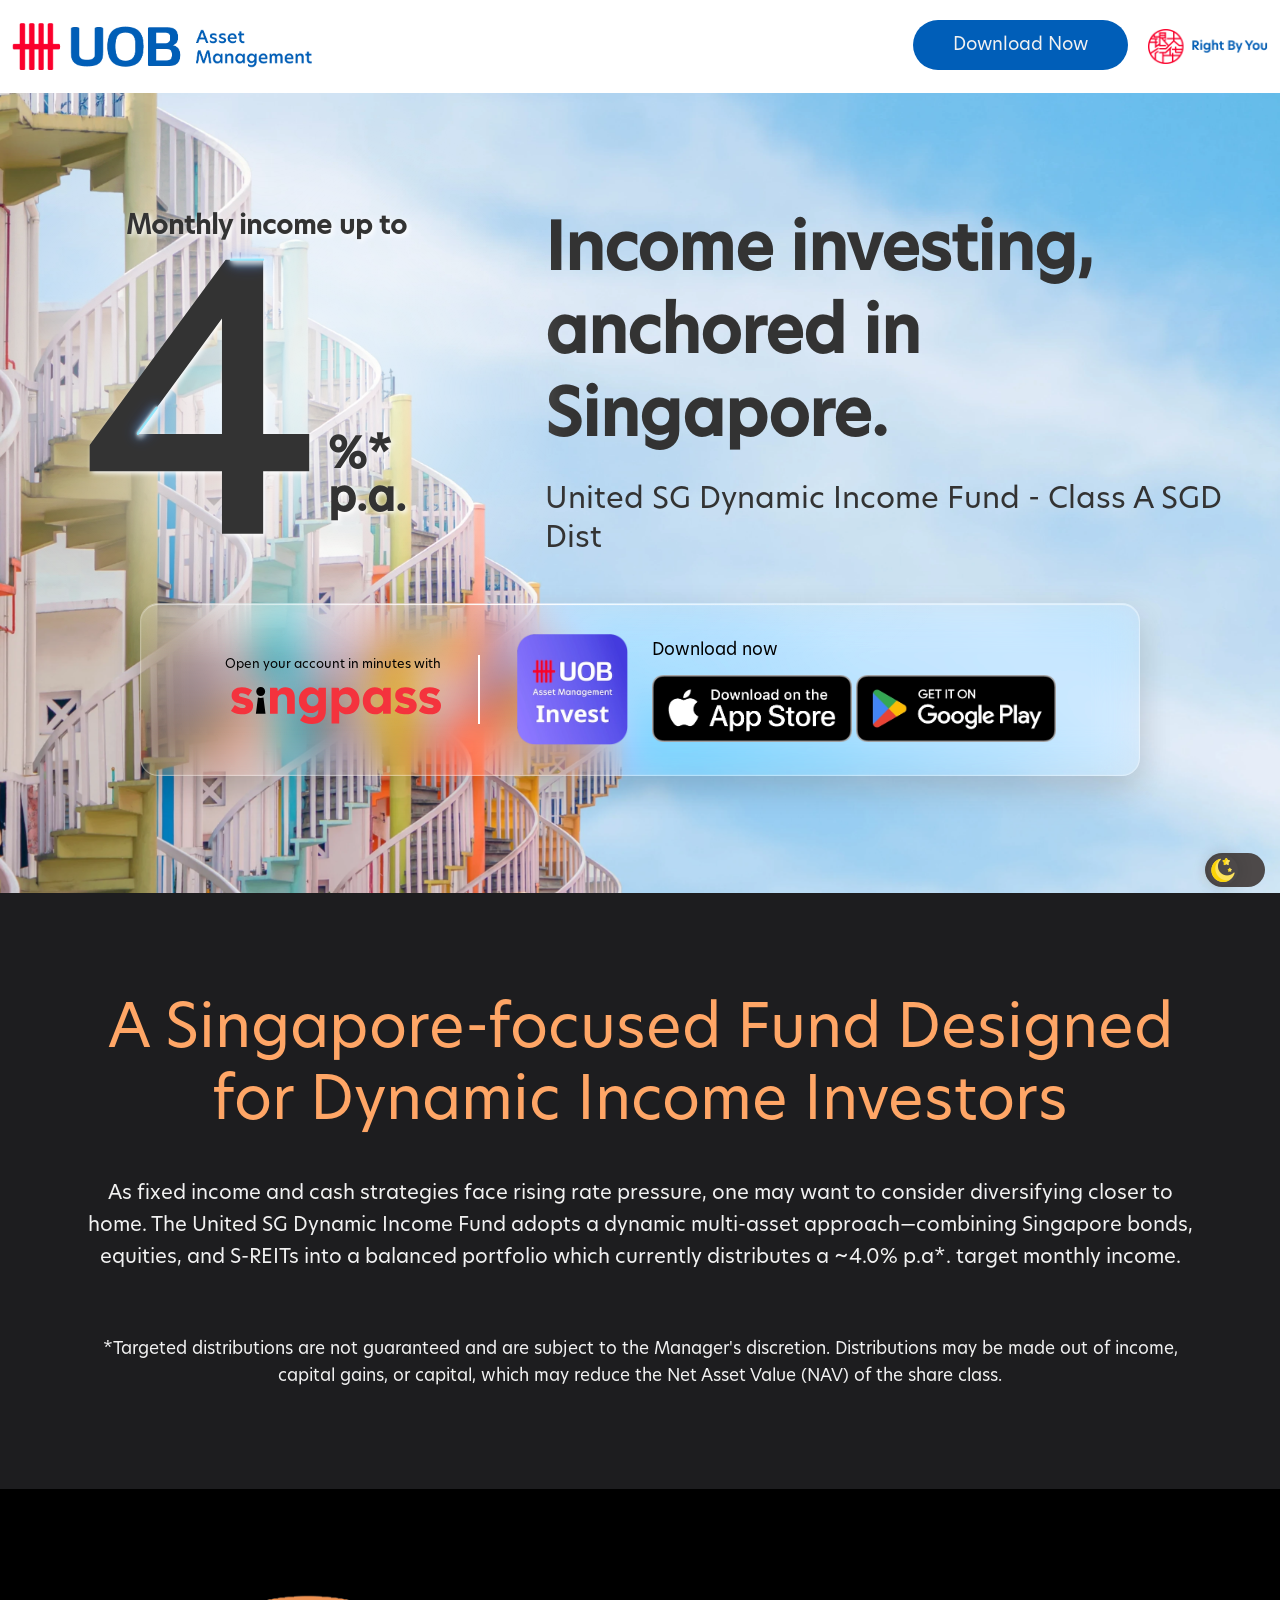
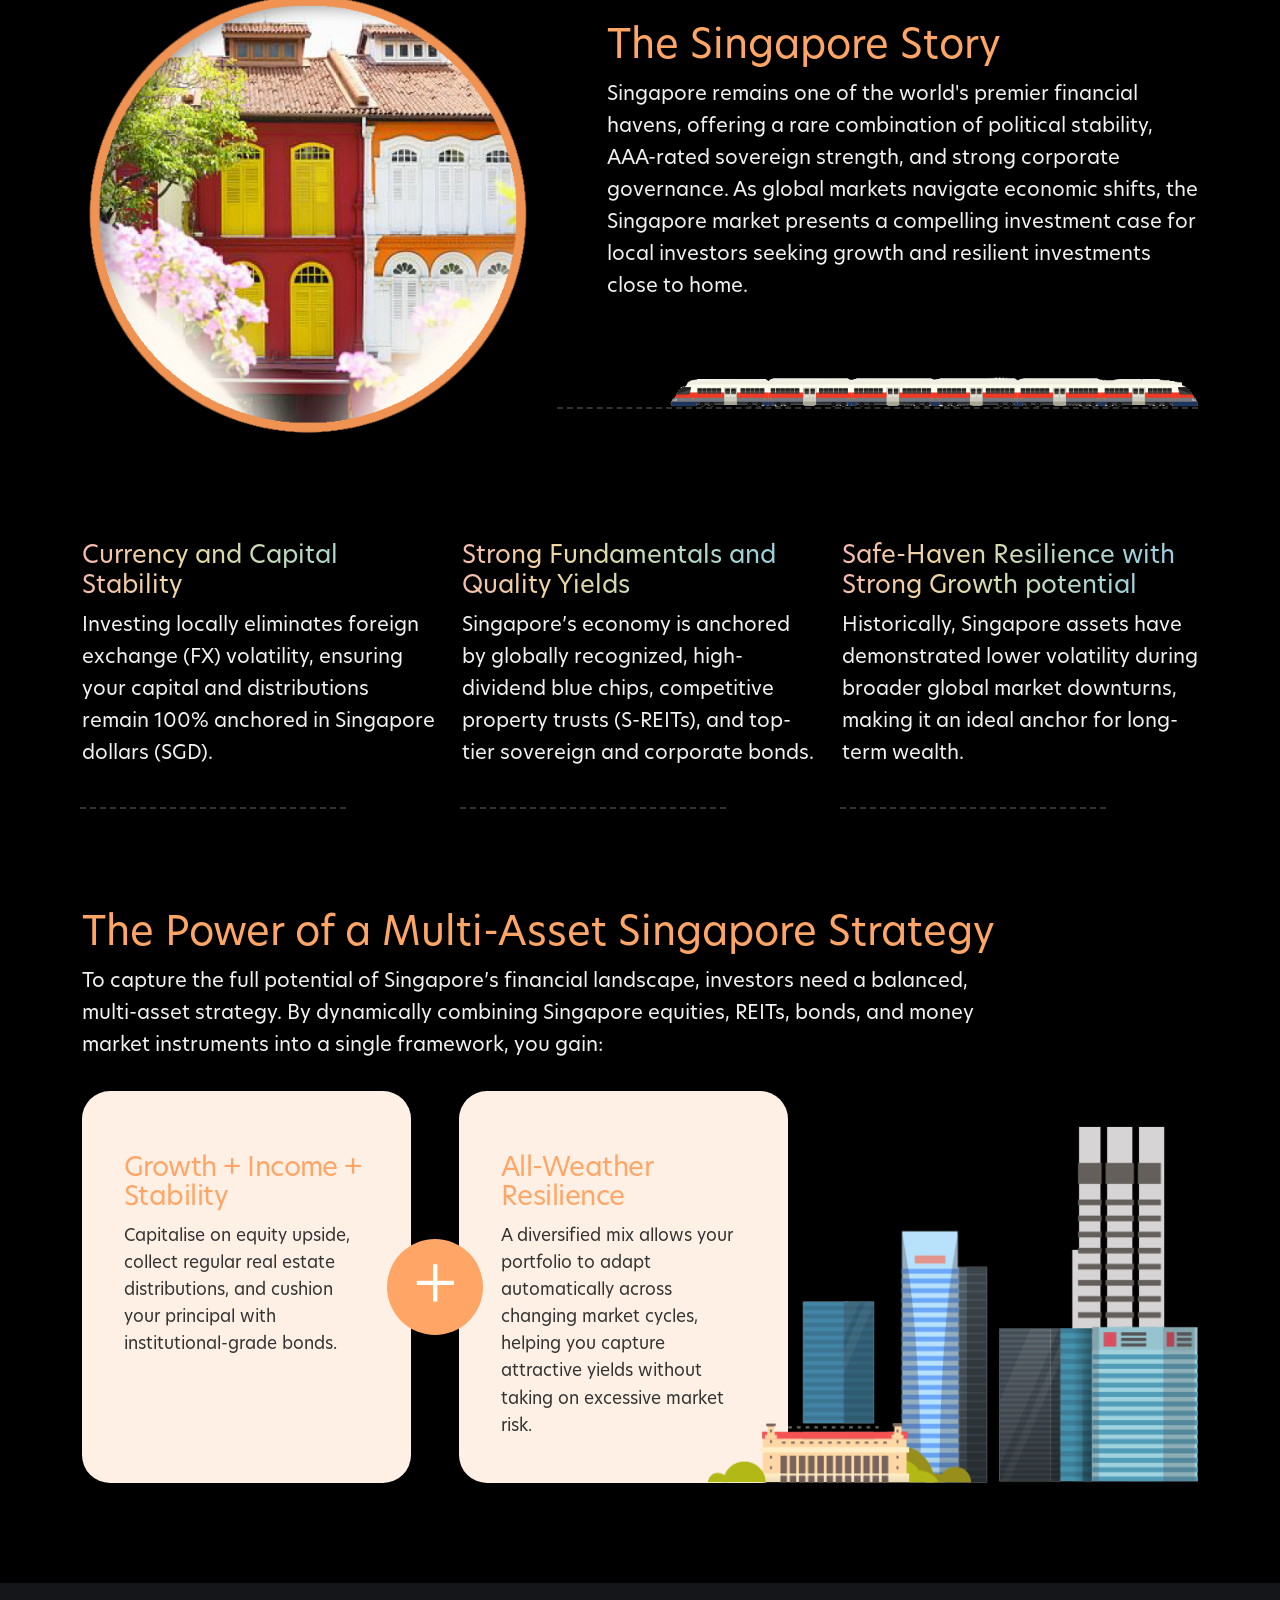
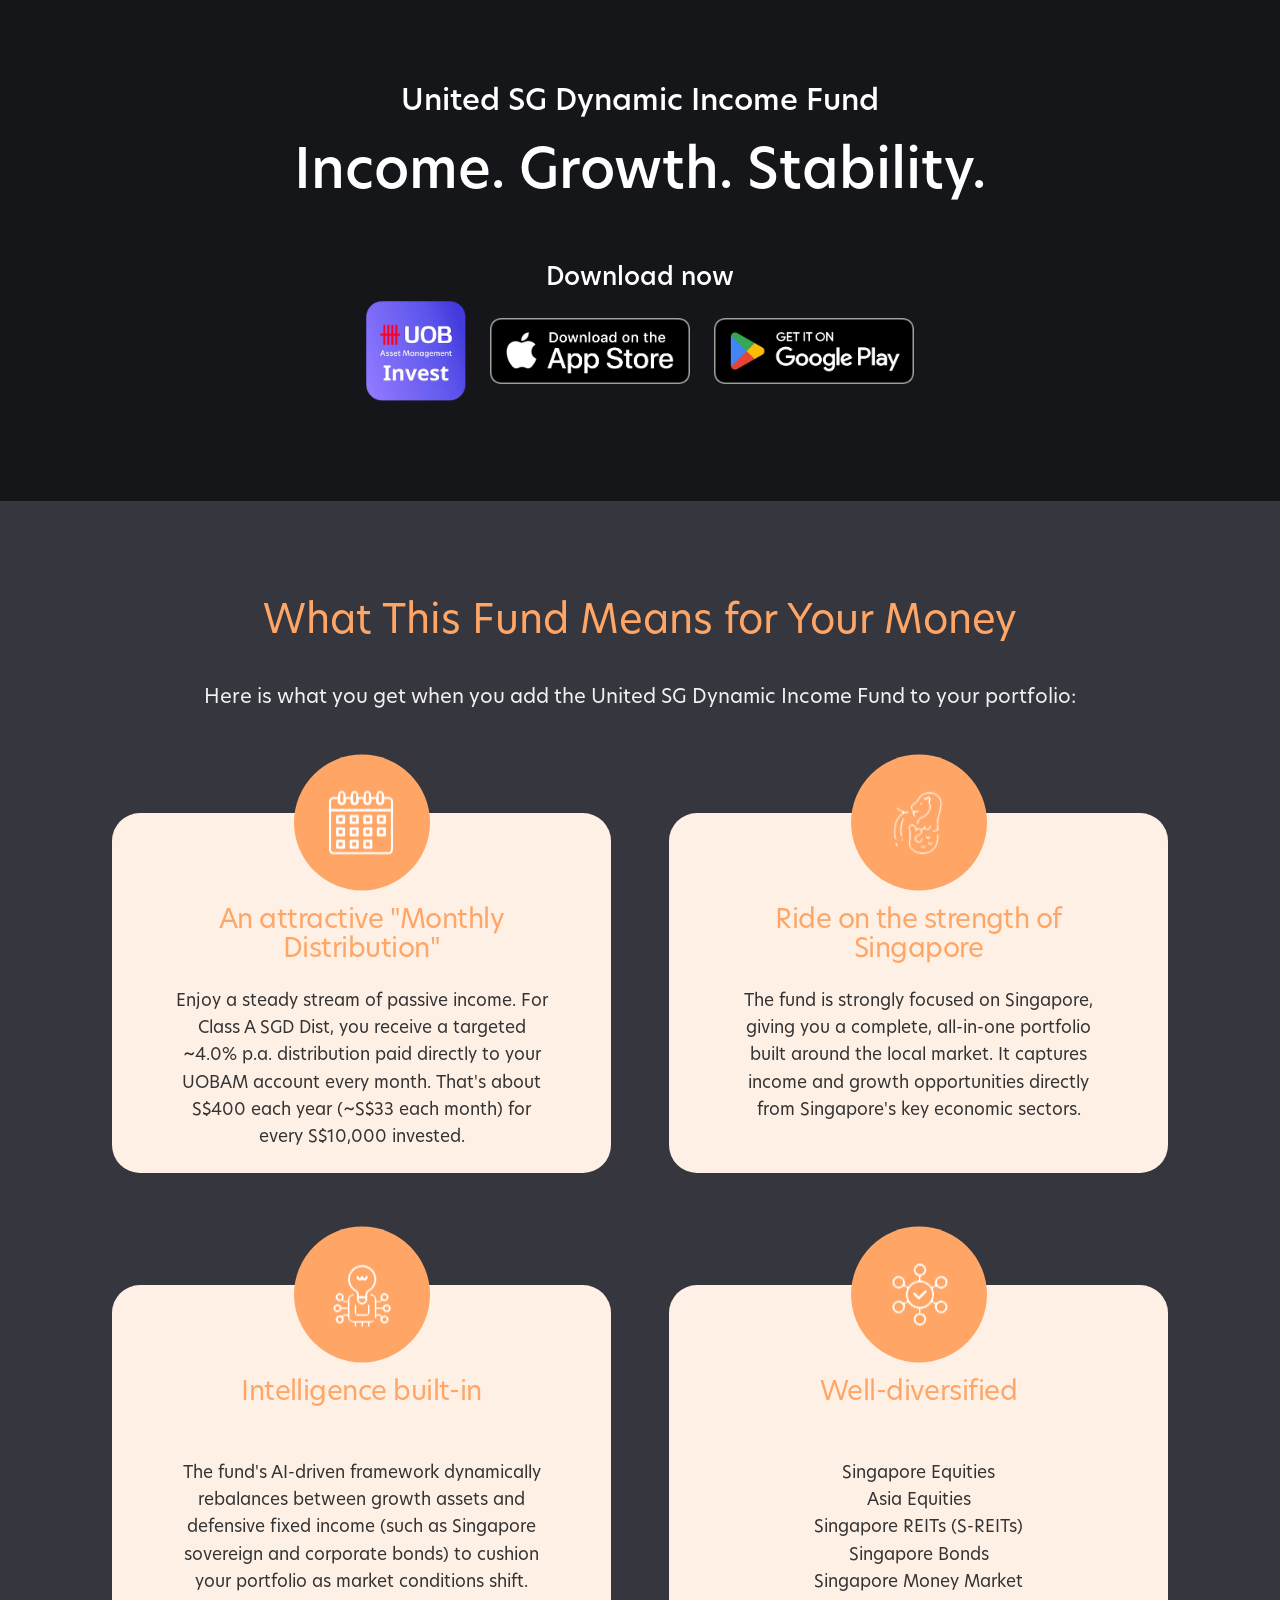
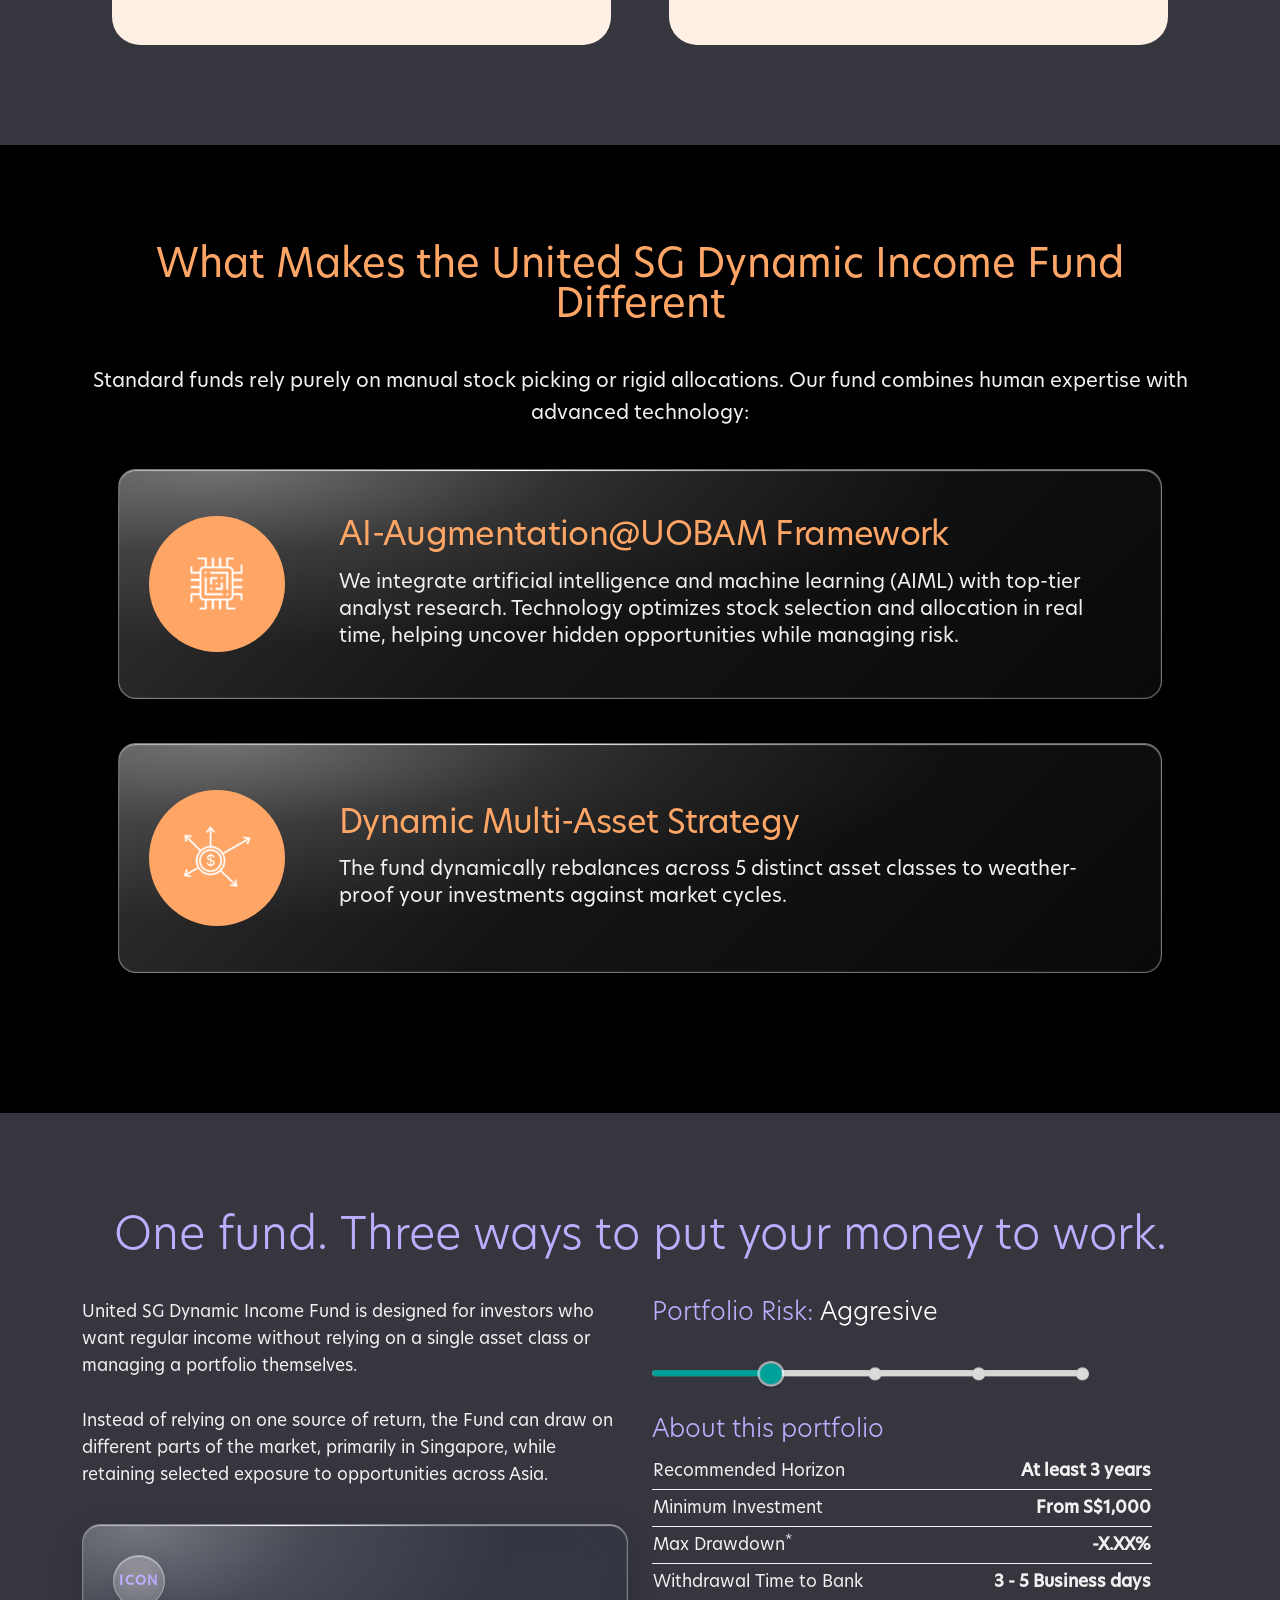
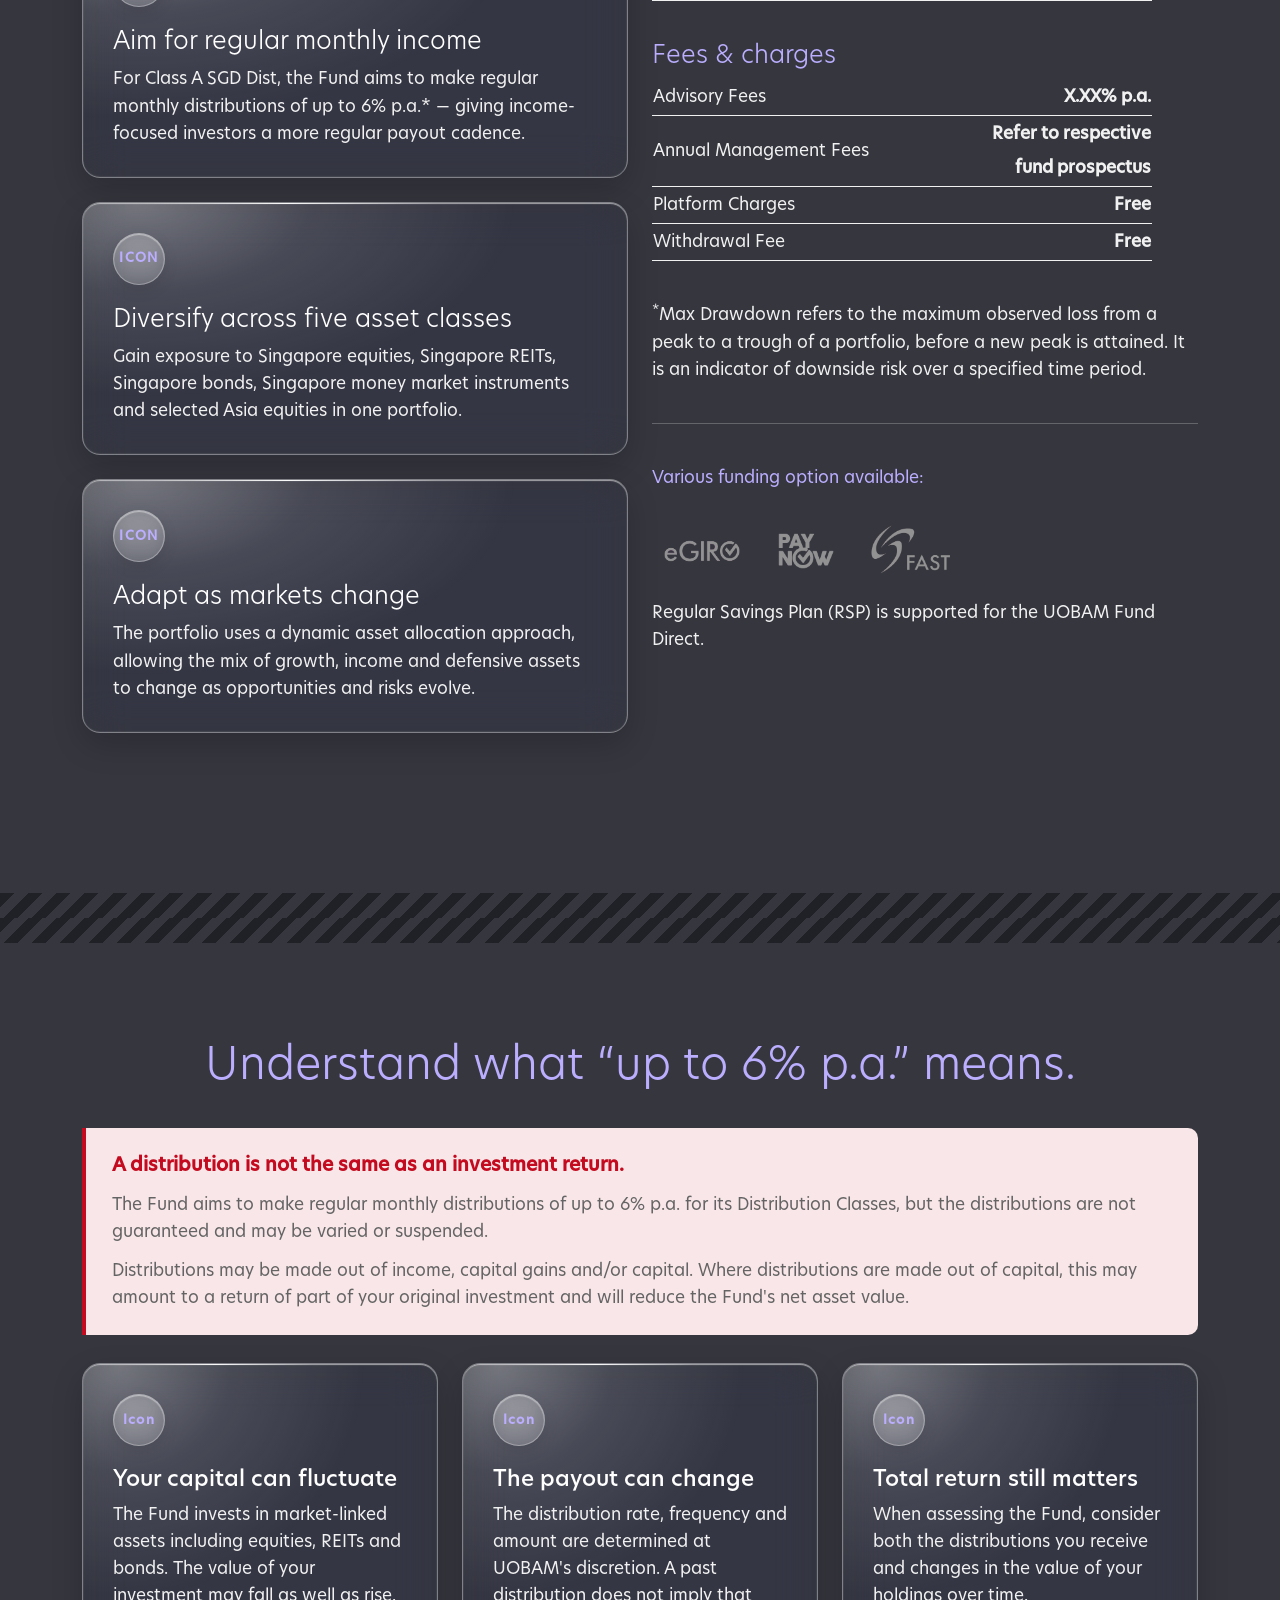
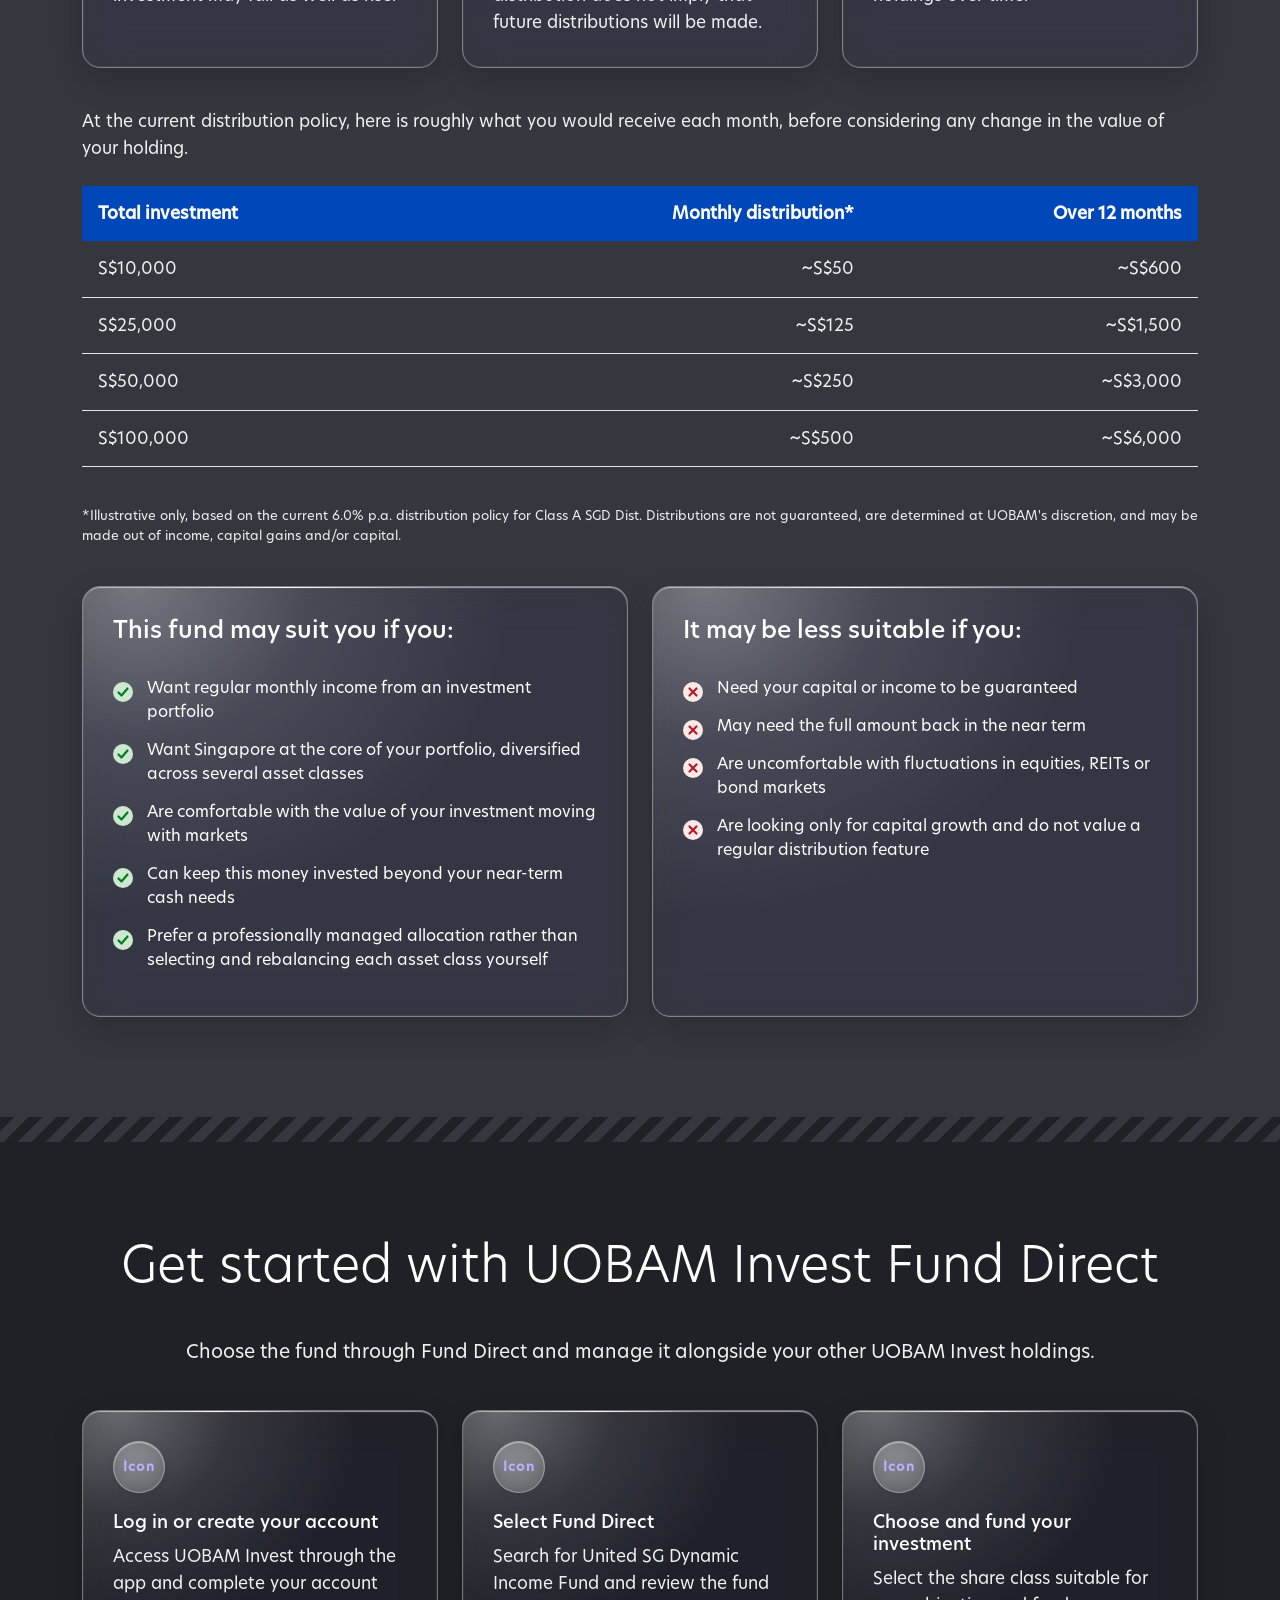
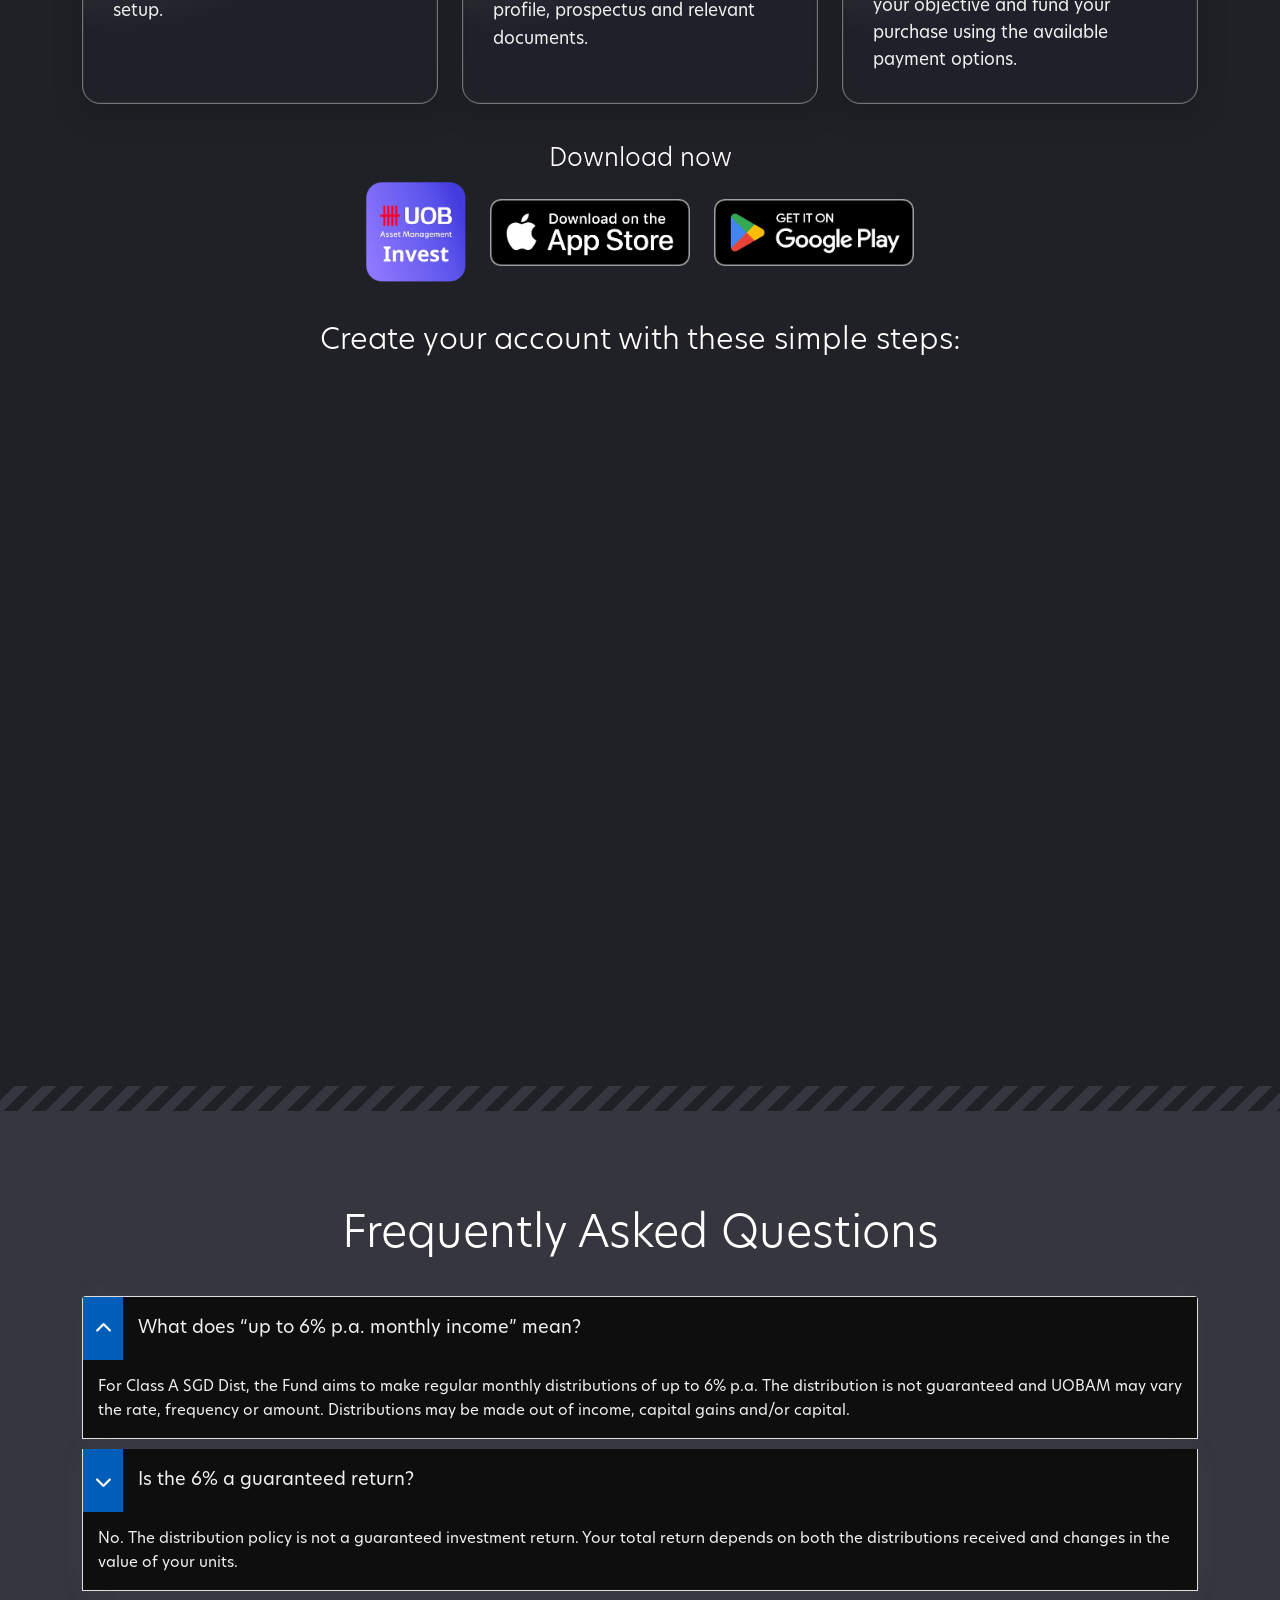
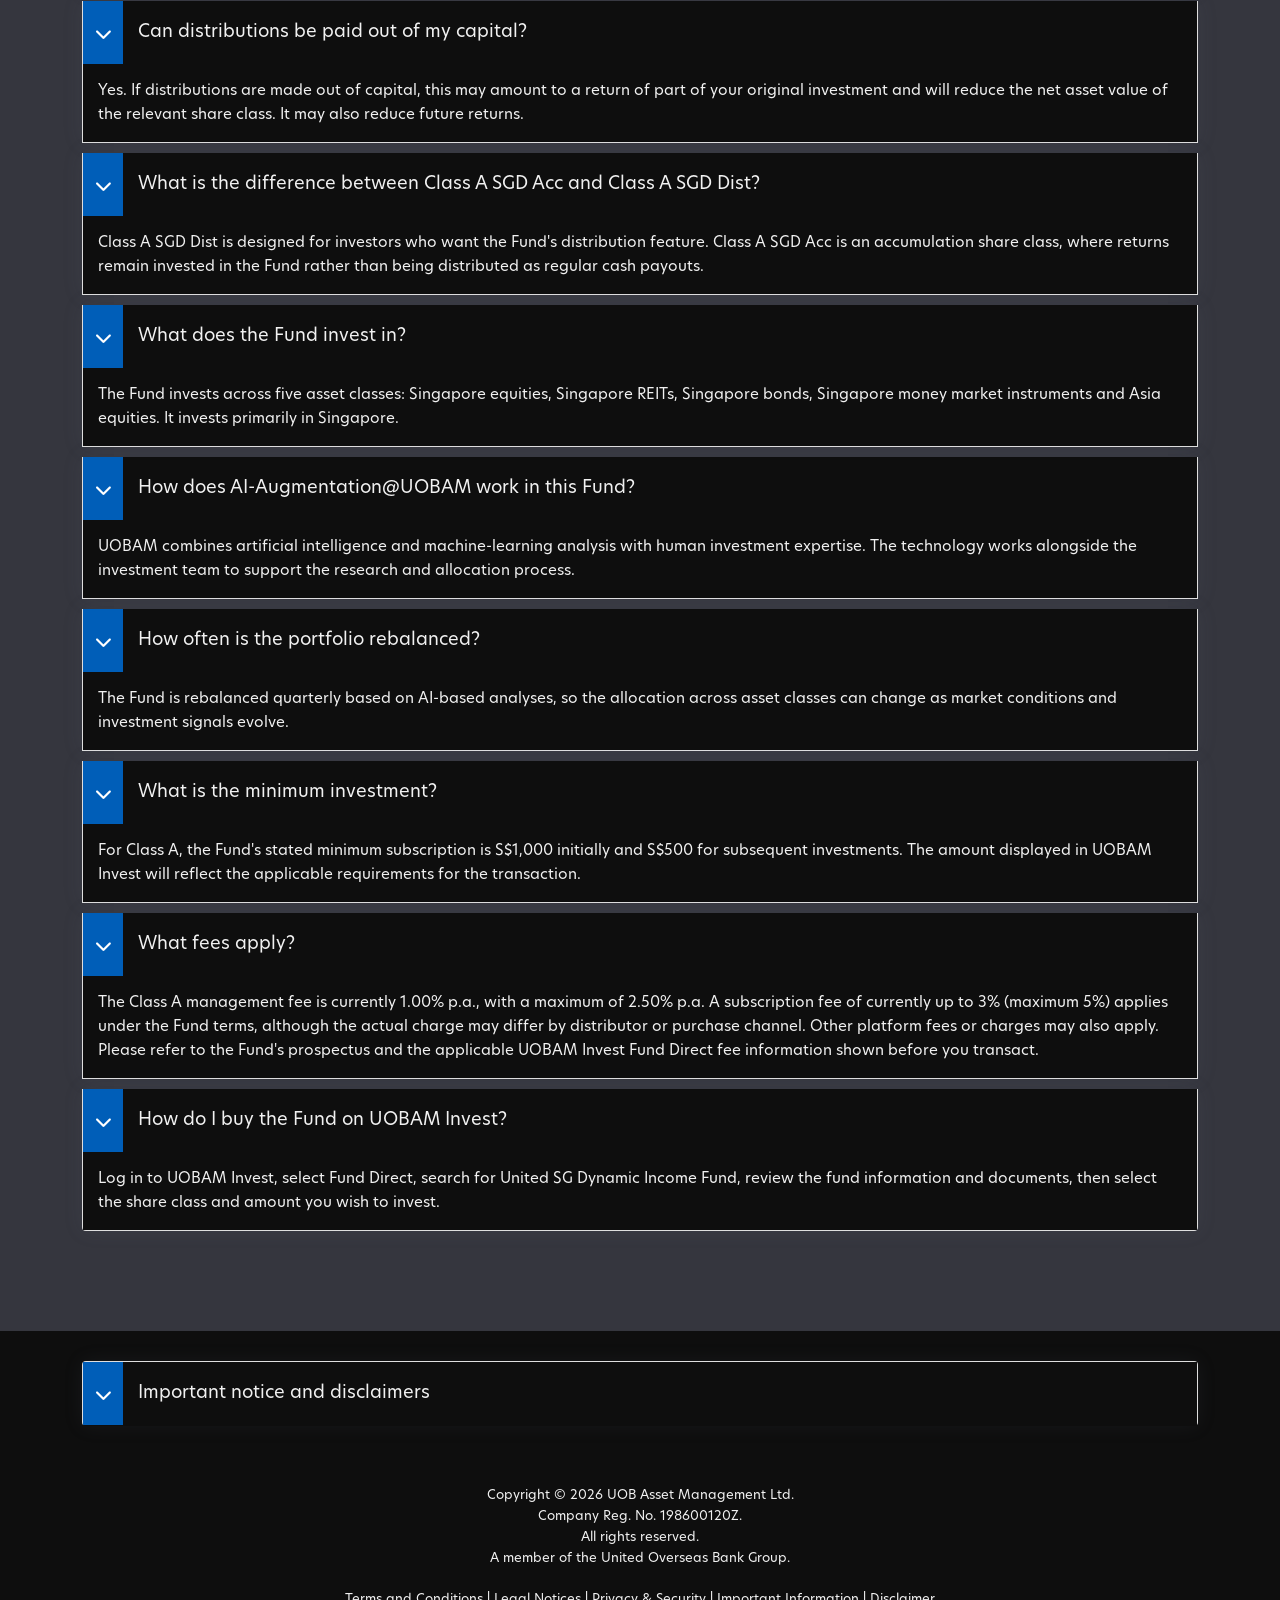
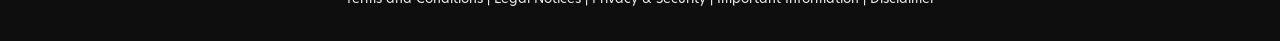
==== commit 7256c9f3: "update" ====
--- a/public/usgdif/united-sg-dynamic-income-fund.html
+++ b/public/usgdif/united-sg-dynamic-income-fund.html
@@ -164,7 +164,7 @@
 </div>
 <!-- End Main Banner Area --> 
 <!-- Start Fund Description Area -->
-<section id="about-united-sg-dynamic-income-fund" class="features-area pb-100 background-grey">
+<section id="about-united-sg-dynamic-income-fund" class="features-area background-grey">
   <div class="container">
     <div class="row align-items-center">
       <div class="section-title">
@@ -216,44 +216,43 @@
         </div>
       </div>
     </div>
-	 <div class="powerMultiAsset">
-		 <div class="col-lg-10 col-md-10 col-sm-10">
-          <h3>The Power of a Multi-Asset Singapore Strategy</h3>
-          <p class="singaporeStory">To capture the full potential of Singapore’s financial landscape, investors need a balanced, multi-asset strategy. By dynamically combining Singapore equities, REITs, bonds, and money market instruments into a single framework, you gain:</p>
-        </div>
-    <div class="sg-strategy-inner">
-      <div class="sg-strategy-content">
-        <div class="sg-strategy-cards">
-          <div class="sg-strategy-card">
-            <h3> Growth + Income + Stability </h3>
-            <p> Capitalise on equity upside, collect regular
-              real estate distributions, and cushion your
-            principal with institutional-grade bonds. </p>
-          </div>
-          <div class="sg-strategy-plus" aria-hidden="true"> + </div>
-          <div class="sg-strategy-card">
-            <h3> All-Weather Resilience </h3>
-            <p> A diversified mix allows your portfolio to
-              adapt automatically across changing market
-              cycles, helping you capture attractive yields
-              without taking on excessive market risk. </p>
-          </div>
-        </div>
-      </div>
-      <div class="sg-strategy-skyline"> <img src="assets/usgdif-images/singapore-skyline.webp" alt="The Singapore Story"> </div>
-    </div>
-  </div>
-	</div>
+    <div class="powerMultiAsset">
+      <div class="col-lg-10 col-md-10 col-sm-10">
+        <h3>The Power of a Multi-Asset Singapore Strategy</h3>
+        <p class="singaporeStory">To capture the full potential of Singapore’s financial landscape, investors need a balanced, multi-asset strategy. By dynamically combining Singapore equities, REITs, bonds, and money market instruments into a single framework, you gain:</p>
+      </div>
+      <div class="sg-strategy-inner">
+        <div class="sg-strategy-content">
+          <div class="sg-strategy-cards">
+            <div class="sg-strategy-card">
+              <h3> Growth + Income + Stability </h3>
+              <p> Capitalise on equity upside, collect regular
+                real estate distributions, and cushion your
+                principal with institutional-grade bonds. </p>
+            </div>
+            <div class="sg-strategy-plus" aria-hidden="true"> + </div>
+            <div class="sg-strategy-card">
+              <h3> All-Weather Resilience </h3>
+              <p> A diversified mix allows your portfolio to
+                adapt automatically across changing market
+                cycles, helping you capture attractive yields
+                without taking on excessive market risk. </p>
+            </div>
+          </div>
+        </div>
+        <div class="sg-strategy-skyline"> <img src="assets/usgdif-images/singapore-skyline.webp" alt="The Singapore Story"> </div>
+      </div>
+    </div>
+  </div>
 </section>
 
 <!-- End Client Testimonial Area --> 
-	<!-- Start Client Testimonial Area -->
+<!-- Start Client Testimonial Area -->
 <section id="callToAction" class="client-testimonial ptb-100">
   <div class="container">
     <div class="row align-items-center">
       <h1>United SG Dynamic Income Fund</h1>
       <h2>Income. Growth. Stability.</h2>
-
     </div>
     <div class="container get-started-download-now">
       <div class="row align-items-center">
@@ -264,11 +263,120 @@
   </div>
 </section>
 <!-- End Client Testimonial Area --> 
-<!-- Start Stripe Area -->
-<div class="background-grey">
-  <div class="striped-pattern"></div>
+<!-- What This Fund Means For Your Money Area -->
+<section id="whatThisFundMeansForYourMoney" class="features-area background-grey">
+  <div class="container">
+    <div class="row align-items-center">
+      <div class="section-title">
+        <h2>What This Fund Means for Your Money </h2>
+      </div>
+      <div>
+        <p class="sectionIntro">Here is what you get when you add the United SG Dynamic Income Fund to your portfolio:</p>
+      </div>
+    </div>
+    <div class="sg-thisFundYourMoney-cards"> 
+      
+      <!-- CARD 1 -->
+      <div class="sg-thisFundYourMoney-card">
+        <div class="sg-thisFundYourMoney-icon"> <img src="assets/usgdif-images/calendar.webp" alt=""> </div>
+        <h3> An attractive "Monthly Distribution" </h3>
+        <p> Enjoy a steady stream of passive income. For Class A SGD Dist,
+          you receive a targeted ~4.0% p.a. distribution paid directly
+          to your UOBAM account every month. That's about S$400 each year
+          (~S$33 each month) for every S$10,000 invested. </p>
+      </div>
+      
+      <!-- CARD 2 -->
+      <div class="sg-thisFundYourMoney-card">
+        <div class="sg-thisFundYourMoney-icon"> <img src="assets/usgdif-images/merlion.webp" alt=""> </div>
+        <h3> Ride on the strength of Singapore </h3>
+        <p> The fund is strongly focused on Singapore, giving you a complete,
+          all-in-one portfolio built around the local market. It captures
+          income and growth opportunities directly from Singapore's key
+          economic sectors. </p>
+      </div>
+      
+      <!-- CARD 3 -->
+      <div class="sg-thisFundYourMoney-card">
+        <div class="sg-thisFundYourMoney-icon"> <img src="assets/usgdif-images/intelligence.webp" alt=""> </div>
+        <h3> Intelligence built-in </h3>
+        <p> The fund's AI-driven framework dynamically rebalances between
+          growth assets and defensive fixed income (such as Singapore
+          sovereign and corporate bonds) to cushion your portfolio as
+          market conditions shift. </p>
+      </div>
+      
+      <!-- CARD 4 -->
+      <div class="sg-thisFundYourMoney-card">
+        <div class="sg-thisFundYourMoney-icon"> <img src="assets/usgdif-images/diversified.webp" alt=""> </div>
+        <h3> Well-diversified </h3>
+        <p> Singapore Equities<br>
+          Asia Equities<br>
+          Singapore REITs (S-REITs)<br>
+          Singapore Bonds<br>
+          Singapore Money Market </p>
+      </div>
+    </div>
+  </div>
+</section>
+<!-- What This Fund Means For Your Money Area END-->
+<!-- What Makes the United SG Dynamic Income Fund Different Area -->
+<section id="whatThisFundDifferent" class="features-area background-grey">
+  <div class="container">
+    <div class="row align-items-center">
+      <div class="section-title">
+        <h2>What Makes the United SG Dynamic Income Fund Different</h2>
+      </div>
+      <div>
+        <p class="sectionIntro">Standard funds rely purely on manual stock picking or rigid allocations. Our fund combines human expertise with advanced technology:</p>
+      </div>
+    </div>
+    <div class="sg-thisFundDifferent">
+
+  <!-- CARD 1 -->
+  <div class="sg-thisFundDifferent-card glass-card">
+
+    <div class="sg-thisFundDifferent-icon">
+      <img src="assets/usgdif-images/AI-AugmentationAtUOBAM Framework.webp" alt="">
+    </div>
+
+    <div class="sg-thisFundDifferent-content">
+        <h3>AI-Augmentation<span class="mobile-break"><br></span>@UOBAM Framework</h3>
+
+
+      <p>
+        We integrate artificial intelligence and machine learning (AIML)
+        with top-tier analyst research. Technology optimizes stock selection
+        and allocation in real time, helping uncover hidden opportunities
+        while managing risk.
+      </p>
+    </div>
+
+  </div>
+
+
+  <!-- CARD 2 -->
+  <div class="sg-thisFundDifferent-card glass-card">
+
+    <div class="sg-thisFundDifferent-icon">
+      <img src="assets/usgdif-images/dynamicMultiAssetStrategy.webp" alt="">
+    </div>
+
+    <div class="sg-thisFundDifferent-content">
+      <h3>Dynamic Multi-Asset Strategy</h3>
+
+      <p>
+        The fund dynamically rebalances across 5 distinct asset classes
+        to weather-proof your investments against market cycles.
+      </p>
+    </div>
+
+  </div>
+
 </div>
-<!-- End Stripe Area --> 
+  </div>
+</section>
+<!-- What Makes the United SG Dynamic Income Fund Different Area END--> 
 <!-- Start Fund Description Area -->
 <section id="fund-description" class="features-area pb-100 background-grey">
   <div class="container">
--- a/public/usgdif/assets/usgdif-css/style.css
+++ b/public/usgdif/assets/usgdif-css/style.css
@@ -867,7 +867,7 @@
 About United SG Dynamic Income Fund
 =================================================*/
 #about-united-sg-dynamic-income-fund {
-	padding-top: 100px;
+  padding: 100px 0;
 }
 /*================================================
 Singapore Story
@@ -920,10 +920,10 @@
   left: 10px;
 }
 .powerMultiAsset {
-	padding-top: 100px;
-}
-.powerMultiAsset h3{
-	font-size: 40px;
+  padding-top: 100px;
+}
+.powerMultiAsset h3 {
+  font-size: 40px;
   font-weight: 400;
   text-align: left;
   color: #333333;
@@ -1022,12 +1022,212 @@
   object-fit: contain;
   object-position: right bottom;
 }
-/*========================================================= */
+/*============================================== */
+/*==============================================
+What This Fund Means For Your Money
+=================================================*/
+#whatThisFundMeansForYourMoney {
+  padding: 100px 0;
+  background-color: #fffaf2;
+}
+#whatThisFundMeansForYourMoney .section-title h2 {
+  font-size: 40px;
+  color: #333333;
+  font-weight: 400;
+}
+#whatThisFundMeansForYourMoney .sectionIntro {
+  font-size: 20px;
+  text-align: center;
+}
+/* ===== THIS FUND, YOUR MONEY — CARDS ===== */
+.sg-thisFundYourMoney-cards {
+  width: 100%;
+  max-width: 1360px;
+  margin: 0 auto;
+  display: grid;
+  grid-template-columns: repeat(2, minmax(0, 1fr));
+  column-gap: 58px;
+  row-gap: 112px;
+  padding: 100px 30px 0px;
+}
+/* ===== INDIVIDUAL CARD ===== */
+.sg-thisFundYourMoney-card {
+  position: relative;
+  min-height: 390px;
+  display: flex;
+  flex-direction: column;
+  align-items: center;
+  padding: 92px 60px 20px;
+  text-align: center;
+  background: #fff0e6;
+  border-radius: 28px;
+}
+/* ===== ICON CIRCLE ===== */
+.sg-thisFundYourMoney-icon {
+  position: absolute;
+  top: 0;
+  left: 50%;
+  transform: translate(-50%, -43%);
+  width: 136px;
+  height: 136px;
+  display: flex;
+  align-items: center;
+  justify-content: center;
+  border-radius: 50%;
+  background: #ffa666;
+  z-index: 2;
+}
+.sg-thisFundYourMoney-icon img {
+  display: block;
+  width: 70px;
+  height: 70px;
+  object-fit: contain;
+}
+/* ===== Headings ===== */
+.sg-thisFundYourMoney-card h3 {
+  margin: 0 0 10px;
+  min-height: 72px;
+  color: #ffa666;
+  font-size: 33px;
+  font-weight: 400;
+  line-height: 1.08;
+  letter-spacing: -0.02em;
+}
+/* ===== Body Copy ===== */
+.sg-thisFundYourMoney-card p {
+  width: 100%;
+  max-width: 540px;
+  margin: 0 auto;
+  color: #333333;
+  font-size: 20px;
+  font-weight: 400;
+  line-height: 1.6;
+}
+/* ===== ASSET-CLASS LIST ===== */
+.sg-thisFundYourMoney-list {
+  width: 100%;
+  margin: 18px auto 0;
+  color: #000;
+  font-size: 24px;
+  font-weight: 400;
+  line-height: 1.3;
+}
+/*============================================== */
+/*==============================================
+What Makes the United SG Dynamic Income Fund Different
+=================================================*/
+#whatThisFundDifferent {
+	padding: 100px 0;
+	background:#FFFFFF;
+}
+#whatThisFundDifferent .section-title h2 {
+	font-size: 40px;
+	font-weight: 400;
+	color: #333333;
+}
+#whatThisFundDifferent .sectionIntro {
+	font-size: 20px;
+	text-align: center;
+}
+/* ===== THIS FUND DIFFERENT ===== */
+.sg-thisFundDifferent {
+  width: 100%;
+  max-width: 1560px;
+
+  margin: 0 auto;
+
+  display: flex;
+  flex-direction: column;
+
+  gap: 44px;
+
+  padding: 40px 36px;
+}
+/* ===== CARD ===== */
+.sg-thisFundDifferent-card {
+  width: 100%;
+
+  min-height: 230px;
+
+  display: flex;
+  align-items: center;
+
+  gap: 54px;
+
+  padding: 42px 68px;
+
+  background: #ffffff;
+
+  border-radius: 16px;
+
+  box-shadow:
+    0 12px 30px rgba(0, 0, 0, 0.16);
+
+}
+/* ===== ICON ===== */
+.sg-thisFundDifferent-icon {
+  width: 136px;
+  height: 136px;
+
+  flex: 0 0 136px;
+
+  display: flex;
+  align-items: center;
+  justify-content: center;
+
+  border-radius: 50%;
+
+  background: #ffa666;
+}
+.sg-thisFundDifferent-icon img {
+  display: block;
+
+  width: 70px;
+  height: 70px;
+
+  object-fit: contain;
+}
+/* ===== CONTENT ===== */
+.sg-thisFundDifferent-content {
+  flex: 1;
+  min-width: 0;
+}
+
+
+/* Heading */
+.sg-thisFundDifferent-content h3 {
+  margin: 0 0 14px;
+
+  color: #ffa666;
+
+  font-size: 33px;
+  font-weight: 400;
+  line-height: 1.12;
+
+  letter-spacing: -0.02em;
+}
+.mobile-break {
+  display: none;
+}
+
+/* Body */
+.sg-thisFundDifferent-content p {
+  max-width: 1100px;
+
+  margin: 0;
+
+  color: #000000;
+
+  font-size: 20px;
+  font-weight: 400;
+  line-height: 1.35;
+}
+/*============================================== */
 #uobam_invest_logo2 {
-	padding-right: 20px;
+  padding-right: 20px;
 }
 #ios2_link {
-	padding-right: 20px;
+  padding-right: 20px;
 }
 .appstore-image-left img {
   width: 200px;
@@ -1131,21 +1331,7 @@
   font-weight: 800;
   letter-spacing: .1em;
 }
-/* Heading */
-.glass-card h3 {
-  color: #fff;
-  font-size: 21px;
-  line-height: 1.3;
-  margin-bottom: 12px;
-}
-/* Body */
-.glass-card p {
-  color: rgba(255, 255, 255, 0.82);
-  line-height: 1.6;
-}
-.glass-card p:last-child {
-  margin-bottom: 0;
-}
+
 /* Hover */
 .glass-card:hover {
   transform: translateY(-5px);
--- a/public/usgdif/assets/usgdif-css/dark.css
+++ b/public/usgdif/assets/usgdif-css/dark.css
@@ -7,20 +7,17 @@
   right: 15px;
   bottom: 13px;
 }
-
 .switch-box .switch {
   position: relative;
   display: inline-block;
   width: 60px;
   height: 34px;
 }
-
 .switch-box .switch input {
   opacity: 0;
   width: 0;
   height: 0;
 }
-
 .switch-box .slider {
   position: absolute;
   cursor: pointer;
@@ -32,7 +29,6 @@
   -webkit-transition: 0.4s;
   transition: 0.4s;
 }
-
 .switch-box .slider:before {
   position: absolute;
   content: "";
@@ -46,167 +42,129 @@
   -webkit-transition: 0.4s;
   transition: 0.4s;
   -webkit-box-shadow: 0 0px 15px #2020203d;
-          box-shadow: 0 0px 15px #2020203d;
+  box-shadow: 0 0px 15px #2020203d;
   background: url("../../assets/images-n/night.png");
   background-repeat: no-repeat;
   background-position: center;
 }
-
 .switch-box input:checked + .slider {
   background-color: #cbc1c1;
 }
-
 .switch-box input:focus + .slider {
   background-color: #4d4949;
 }
-
 .switch-box input:checked + .slider:before {
   -webkit-transform: translateX(24px);
-          transform: translateX(24px);
+  transform: translateX(24px);
   background: url("../../assets/images-n/sunny.png");
   background-repeat: no-repeat;
   background-position: center;
 }
-
 .switch-box .slider.round {
   border-radius: 50px;
 }
-
 .switch-box .slider.round:before {
   border-radius: 50%;
 }
-
 .theme-dark body {
   background-color: #202126;
   color: #f1f1f1;
 }
-
 .theme-dark p {
   color: #f1f1f1;
 }
-
 .theme-dark .banner-content p {
   color: #f1f1f1;
 }
-
 .theme-dark p a {
   color: #f1f1f1 !important;
 }
-
 .theme-dark p a:hover {
   color: #FFFFFF !important;
 }
-
 .theme-dark a {
   color: #f1f1f1 !important;
 }
-
 .theme-dark a:hover {
   color: #FFFFFF !important;
 }
-
 .theme-dark h1, .theme-dark h2, .theme-dark h3, .theme-dark h4, .theme-dark h5, .theme-dark h6 {
   color: #ffffff !important;
 }
-
 .theme-dark h1 a, .theme-dark h2 a, .theme-dark h3 a, .theme-dark h4 a, .theme-dark h5 a, .theme-dark h6 a {
   color: #ffffff !important;
 }
-
 .theme-dark h1 a:hover, .theme-dark h2 a:hover, .theme-dark h3 a:hover, .theme-dark h4 a:hover, .theme-dark h5 a:hover, .theme-dark h6 a:hover {
   color: #FFFFFF !important;
 }
-
 .theme-dark .navbar-light {
   background-color: #FFF !important;
 }
-
 .theme-dark .main-banner {
   background-image: unset;
   background-color: #202126;
 }
-
 .theme-dark .faq-accordion-content .accordion .accordion-title {
   background-color: #0e0e0e;
 }
-
 .theme-dark .faq-accordion-content .accordion .accordion-content {
   background-color: #0e0e0e;
 }
-
 .theme-dark .copy-right {
   background-color: #0e0e0e;
 }
-
 .theme-dark .background-grey {
   background-color: #35363e;
 }
-
 .theme-dark .main-banner {
   background-image: url("../../assets/usgdif-images/main-banner.webp");
 }
-
 .theme-dark .striped-pattern {
-    /* Create a linear gradient with stripes */
-    background-image: repeating-linear-gradient(
-      135deg,
-      #202126,  /* Color of the stripe */
-      #202126 10px,  /* Width of the stripe */
-      #35363e 10px,  /* Color of the space between stripes */
-      #35363e 20px  /* Width of the space */
+  /* Create a linear gradient with stripes */
+  background-image: repeating-linear-gradient(135deg, #202126, /* Color of the stripe */ #202126 10px, /* Width of the stripe */ #35363e 10px, /* Color of the space between stripes */ #35363e 20px /* Width of the space */
     );
-    
-    /* If you want the stripes to cover the entire width of the page */
-    width: 100%;
-	margin: 0 auto;
-  }
+  /* If you want the stripes to cover the entire width of the page */
+  width: 100%;
+  margin: 0 auto;
+}
 .theme-dark .color-5c55eb {
-	color: #bbaeff!important;
-}
-
+  color: #bbaeff !important;
+}
 .theme-dark #getstarted {
-	background-color: #202126;
+  background-color: #202126;
 }
 .theme-dark #faq {
-	background-color: #35363e;
+  background-color: #35363e;
 }
 .theme-dark .card {
-	background: transparent;
+  background: transparent;
 }
 .theme-dark .card .num {
-	color: #bbaeff;
+  color: #bbaeff;
 }
 .theme-dark .calloutParagraph {
-	color: #646464;
+  color: #646464;
 }
 .theme-dark .check li {
-	color: #FFF;
+  color: #FFF;
 }
 .theme-dark #about-united-sg-dynamic-income-fund {
-	background-color: #1d1d1f;
-}
-.theme-dark #about-united-sg-dynamic-income-fund h2{
-	color: #ffa666!important;
+  background-color: #1d1d1f;
+}
+.theme-dark #about-united-sg-dynamic-income-fund h2 {
+  color: #ffa666 !important;
 }
 .theme-dark .united-sg-dynamic-income-fund-singapore-story {
   background-color: #000000;
 }
 .theme-dark .sg-strategy-card h3 {
-	color: #ffa666!important;
+  color: #ffa666 !important;
 }
 .theme-dark .sg-strategy-card p {
-	color: #333333!important;
+  color: #333333 !important;
 }
 .theme-dark .singaporeStoryRow2-content h3 {
-   background: linear-gradient(
-    100deg,
-    #f7b9ad 0%,
-    #efd7a2 20%,
-    #c6dcb7 40%,
-    #a1d4d7 60%,
-    #9fc5e5 78%,
-    #c0b5df 100%
-  );
+  background: linear-gradient(100deg, #f7b9ad 0%, #efd7a2 20%, #c6dcb7 40%, #a1d4d7 60%, #9fc5e5 78%, #c0b5df 100%);
   background-size: 130% 100%;
   -webkit-background-clip: text;
   background-clip: text;
@@ -214,11 +172,30 @@
   color: transparent;
 }
 .theme-dark .united-sg-dynamic-income-fund-singapore-story-content h2, .theme-dark .powerMultiAsset h3 {
-	color: #FFA666!important;
+  color: #FFA666 !important;
+}
+.theme-dark .sg-thisFundYourMoney-card h3 {
+  color: #ffa666 !important;
+}
+.theme-dark .sg-thisFundYourMoney-card p {
+  color: #333333;
+}
+.theme-dark #whatThisFundMeansForYourMoney {
+  background-color: #35363e;
+}
+.theme-dark #whatThisFundMeansForYourMoney .section-title h2 {
+  color: #ffa666!important;
+}
+.theme-dark #whatThisFundDifferent {
+	background:#000000;
+}
+.theme-dark .sg-thisFundDifferent-content h3 {
+	color: #ffa666!important;
+}
+.theme-dark #whatThisFundDifferent .section-title h2 {
+	color: #ffa666!important;
 }
 /*# sourceMappingURL=dark.css.map */
-
 /*================================================
 Image Selector for light and dark theme
-=================================================*/
-
+=================================================*/
--- a/public/usgdif/assets/usgdif-css/responsive.css
+++ b/public/usgdif/assets/usgdif-css/responsive.css
@@ -36,26 +36,15 @@
     padding-bottom: 0px;
   }
   .banner-content::before {
-  content: "";
-  position: absolute;
-
-  /* Your chosen wash size */
-  inset: 0;
-
-  z-index: -1;
-
-  background: radial-gradient(
-    ellipse at center,
-    rgba(255,255,255,0.78) 0%,
-    rgba(255,255,255,0.48) 38%,
-    rgba(255,255,255,0.22) 58%,
-    rgba(255,255,255,0) 80%
-  );
-
-  filter: blur(14px);
-
-  pointer-events: none;
-}
+    content: "";
+    position: absolute;
+    /* Your chosen wash size */
+    inset: 0;
+    z-index: -1;
+    background: radial-gradient(ellipse at center, rgba(255, 255, 255, 0.78) 0%, rgba(255, 255, 255, 0.48) 38%, rgba(255, 255, 255, 0.22) 58%, rgba(255, 255, 255, 0) 80%);
+    filter: blur(14px);
+    pointer-events: none;
+  }
   .main-banner .banner-content {
     text-align: center;
   }
@@ -64,11 +53,11 @@
   }
   .main-banner .banner-content h2 {
     font-size: clamp(20px, 5.556vw, 23px);
-	font-weight: 500;
-  }
-	#home .card {
-		margin: 0 10px 20px 10px;
-	}
+    font-weight: 500;
+  }
+  #home .card {
+    margin: 0 10px 20px 10px;
+  }
   .main-banner .banner-image {
     margin-top: 50px;
   }
@@ -107,28 +96,25 @@
     padding-top: 10px;
     padding-bottom: 35px;
   }
-	.border-right {
-	border-right: none;	
-	}
+  .border-right {
+    border-right: none;
+  }
   .hero-yield {
     width: 280px;
   }
-
   .hero-yield::before {
     inset: 0;
   }
-
   .yield-label {
     font-size: 21px;
   }
-	.yield-label {
-		margin-bottom: 30px;
-	}
+  .yield-label {
+    margin-bottom: 30px;
+  }
   .yield-number-svg {
     width: 120px;
     height: 150px;
   }
-
   .four-base, .four-trace {
     font-size: 230px;
   }
@@ -178,67 +164,46 @@
   .appstore-logo, .playstore-logo {
     width: 125px;
   }
-	#uobam_invest_logo2, #ios2_link {
-		padding-right: 0;
-	}
+  #uobam_invest_logo2, #ios2_link {
+    padding-right: 0;
+  }
   .faq-accordion-content .accordion .accordion-content {
     font-size: 12px;
   }
   .faq-accordion-content .accordion .accordion-title {
     font-size: 14px;
   }
-	/*------------------------------*/
-	 .sg-strategy {
+  /*------------------------------*/
+  .sg-strategy {
     padding: 32px 20px 0;
   }
-
-
   .sg-strategy-inner {
     display: flex;
     flex-direction: column;
-
     gap: 24px;
   }
-
-
   .sg-strategy-cards {
     display: flex;
     flex-direction: column;
-
     /* Remove gap because the + now controls the spacing */
     gap: 0;
   }
-
-
   .sg-strategy-card {
     width: 100%;
-
     min-height: auto;
-
     padding: 38px 24px 40px;
-
     border-radius: 22px;
   }
-
-
   .sg-strategy-card h3 {
     margin-bottom: 26px;
-
     font-size: clamp(27px, calc(5.556vw + 7px), 30px);
-
     line-height: 1.12;
   }
-
-
   .sg-strategy-card p {
     max-width: 360px;
-
     font-size: clamp(20px, 5.556vw, 23px);
-
     line-height: 1.4;
   }
-
-
   /*
    * On mobile the + sits between the
    * two vertically stacked cards.
@@ -246,87 +211,198 @@
   .sg-strategy-plus {
     /* Remove desktop absolute positioning */
     position: relative;
-
     top: auto;
     left: auto;
-
     transform: none;
-
     /* Centre horizontally */
     align-self: center;
-
     /* Size */
     width: 62px;
     height: 62px;
-
     font-size: 43px;
-
     /*
      * Controls distance between the two cards.
      * Negative margin lets the circle sit neatly
      * between them.
      */
     margin: -10px 0;
-
     z-index: 5;
-
     flex-shrink: 0;
   }
-
-
   .sg-strategy-skyline {
     width: 100%;
-
     justify-content: flex-end;
-
     margin-top: 4px;
   }
-
-
   .sg-strategy-skyline img {
     width: 82%;
     max-width: 390px;
-
     margin-right: -14px;
   }
-	#about-united-sg-dynamic-income-fund {
-		padding: 50px 5px;
+  /*---------------------------*/
+  .sg-thisFundYourMoney-cards {
+    display: grid;
+    grid-template-columns: 1fr;
+    gap: 82px;
+    padding: 50px 0px 30px;
+  }
+  .sg-thisFundYourMoney-card {
+    width: 100%;
+    align-items: flex-start;
+    min-height: 0;
+    padding: 72px 24px 38px;
+    border-radius: 22px;
+  }
+  /* Icon always centred relative to its own card */
+  .sg-thisFundYourMoney-icon {
+    top: 0;
+    left: 50%;
+    transform: translate(-50%, -45%);
+    width: 96px;
+    height: 96px;
+  }
+  .sg-thisFundYourMoney-icon img {
+    width: 48px;
+    height: 48px;
+  }
+  .sg-thisFundYourMoney-card h3 {
+    margin-bottom: 26px;
+    text-align: left;
+    font-size: 24px;
+    line-height: 1.12;
+    min-height: 0;
+  }
+  .sg-thisFundYourMoney-card p, .sg-thisFundYourMoney-list {
+    max-width: 370px;
+    text-align: left;
+    font-size: 20px;
+    line-height: 1.4;
+  }
+  .sg-thisFundYourMoney-list {
+    margin-top: 4px;
+  }
+  /*---------------------------*/
+  #about-united-sg-dynamic-income-fund {
+    padding: 50px 5px;
+  }
+  #about-united-sg-dynamic-income-fund h2 {
+    font-size: 30px;
+    text-align: left;
+  }
+  .aboutIntro {
+    text-align: left;
+  }
+  #united-sg-dynamic-income-fund-singapore-story {
+    padding: 50px 5px;
+  }
+  .united-sg-dynamic-income-fund-singapore-story-image {
+    width: 70%;
+    margin: auto;
+  }
+  .united-sg-dynamic-income-fund-singapore-story-content {
+    padding-left: 0;
+  }
+  .united-sg-dynamic-income-fund-singapore-story-content h2 {
+    font-size: 33px;
+    padding-top: 30px;
+  }
+  .singaporeStoryRow2 {
+    padding-top: 75px;
+  }
+  .borderBottomDashed::after {
+    border: none;
+  }
+  .powerMultiAsset h3 {
+    font-size: 33px;
+  }
+  #callToAction h1 {
+    font-size: 20px;
+  }
+  #callToAction h2 {
+    font-size: 40px;
+  }
+  .powerMultiAsset {
+    padding-top: 30px;
+  }
+  #whatThisFundMeansForYourMoney {
+    padding: 50px 0;
+  }
+  #whatThisFundMeansForYourMoney .section-title h2 {
+    font-size: 33px;
+  }
+ /*---------------------------*/
+	#whatThisFundDifferent {
+		padding: 50px 0;
 	}
-	#about-united-sg-dynamic-income-fund h2 {
-		font-size: 30px;
-		text-align: left;
-	}
-	.aboutIntro {
-		text-align: left;
-	}
-	#united-sg-dynamic-income-fund-singapore-story {
-		padding: 50px 5px;
-	}
-	.united-sg-dynamic-income-fund-singapore-story-image {
-		width: 70%;
-		margin: auto;
-	}
-	.united-sg-dynamic-income-fund-singapore-story-content {
-		padding-left: 0;
-	}
-	.united-sg-dynamic-income-fund-singapore-story-content h2 {
+	.sg-thisFundDifferent {
+    gap: 32px;
+
+    padding: 30px 0px;
+  }
+
+
+  .sg-thisFundDifferent-card {
+    min-height: 0;
+
+    display: flex;
+    flex-direction: column;
+    align-items: center;
+
+    gap: 20px;
+
+    padding: 34px 24px 36px;
+
+    text-align: center;
+
+    border-radius: 18px;
+
+    box-shadow:
+      0 10px 24px rgba(0, 0, 0, 0.14);
+  }
+
+
+  .sg-thisFundDifferent-icon {
+    width: 92px;
+    height: 92px;
+
+    flex: 0 0 92px;
+  }
+
+
+  .sg-thisFundDifferent-icon img {
+    width: 46px;
+    height: 46px;
+  }
+
+
+  .sg-thisFundDifferent-content {
+    width: 100%;
+  }
+
+
+  .sg-thisFundDifferent-content h3 {
+    margin-bottom: 16px;
+    text-align: left;
+    font-size: 24px;
+
+    line-height: 1.12;
+  }
+
+
+  .sg-thisFundDifferent-content p {
+    max-width: 380px;
+    text-align: left;
+    margin: 0 auto;
+
+    font-size: 20px;
+
+    line-height: 1.4;
+  }
+	 .mobile-break {
+    display: inline;
+  }
+	#whatThisFundDifferent .section-title h2 {
 		font-size: 33px;
-		padding-top: 30px;
-	}
-	.singaporeStoryRow2 {
-		padding-top: 75px;
-	}
-	.borderBottomDashed::after {
-		border: none;
-	}
-	.powerMultiAsset h3 {
-		font-size: 33px;
-	}
-	#callToAction h1 {
-		font-size: 20px;
-	}
-	#callToAction h2 {
-		font-size: 40px;
 	}
 }
 @media only screen and (min-width: 768px) and (max-width: 991px) {
@@ -421,75 +497,125 @@
   .united-sg-dynamic-income-fund p {
     font-size: 14px;
   }
-	/*----------------------------*/
-	.sg-strategy {
+  /*----------------------------*/
+  .sg-strategy {
     padding: 40px 24px 0;
   }
-
-
   .sg-strategy-inner {
     display: flex;
     flex-direction: column;
-
     gap: 30px;
   }
-
-
   .sg-strategy-content {
     width: 100%;
   }
-
-
   .sg-strategy-cards {
     grid-template-columns: repeat(2, minmax(0, 1fr));
-
     gap: 34px;
   }
-
-
   .sg-strategy-card {
     min-height: 320px;
-
     padding: 44px 28px 34px;
-
     border-radius: 22px;
   }
-
-
   .sg-strategy-card h3 {
     margin-bottom: 30px;
-
     font-size: 29px;
     line-height: 1.1;
   }
-
-
   .sg-strategy-card p {
     font-size: 18px;
     line-height: 1.4;
   }
-
-
   .sg-strategy-plus {
     width: 70px;
     height: 70px;
-
     font-size: 48px;
   }
-
-
   .sg-strategy-skyline {
     width: 100%;
-
     justify-content: flex-end;
-
     margin-top: -10px;
   }
-
-
   .sg-strategy-skyline img {
     width: 48%;
     max-width: 440px;
+  }
+  /*---------------------------*/
+  .sg-thisFundYourMoney-cards {
+    grid-template-columns: repeat(2, minmax(0, 1fr));
+    column-gap: 28px;
+    row-gap: 82px;
+    padding: 100px 0px 32px;
+  }
+  .sg-thisFundYourMoney-card {
+    min-height: 365px;
+    padding: 72px 26px 34px;
+    border-radius: 22px;
+  }
+  .sg-thisFundYourMoney-icon {
+    width: 102px;
+    height: 102px;
+  }
+  .sg-thisFundYourMoney-icon img {
+    width: 52px;
+    height: 52px;
+  }
+  .sg-thisFundYourMoney-card h3 {
+    font-size: 25px;
+    line-height: 1.12;
+  }
+  .sg-thisFundYourMoney-card p, .sg-thisFundYourMoney-list {
+    font-size: 17px;
+    line-height: 1.4;
+  }
+  .sg-thisFundYourMoney-list {
+    margin-top: 8px;
+  }
+  /*---------------------------*/
+	 .sg-thisFundDifferent {
+    gap: 30px;
+
+    padding: 32px 24px;
+  }
+
+
+  .sg-thisFundDifferent-card {
+    min-height: 185px;
+
+    gap: 30px;
+
+    padding: 32px 34px;
+
+    border-radius: 14px;
+  }
+
+
+  .sg-thisFundDifferent-icon {
+    width: 100px;
+    height: 100px;
+
+    flex-basis: 100px;
+  }
+
+
+  .sg-thisFundDifferent-icon img {
+    width: 50px;
+    height: 50px;
+  }
+
+
+  .sg-thisFundDifferent-content h3 {
+    margin-bottom: 10px;
+
+    font-size: 27px;
+    line-height: 1.15;
+  }
+
+
+  .sg-thisFundDifferent-content p {
+    font-size: 17px;
+    line-height: 1.4;
   }
 }
 @media only screen and (min-width: 992px) and (max-width: 1199px) {
@@ -508,56 +634,112 @@
   .main-banner .banner-content h1 {
     font-size: 5.4rem;
   }
-	/*---------------------------*/
-	.sg-strategy {
+  /*---------------------------*/
+  .sg-strategy {
     padding: 44px 28px 48px;
   }
-
-
   .sg-strategy-inner {
     grid-template-columns: minmax(0, 2fr) minmax(260px, 0.75fr);
     gap: 22px;
   }
-
-
   .sg-strategy-cards {
     gap: 36px;
   }
-
-
   .sg-strategy-card {
     min-height: 330px;
-
     padding: 48px 30px 36px;
-
     border-radius: 24px;
   }
-
-
   .sg-strategy-card h3 {
     margin-bottom: 34px;
-
     font-size: 31px;
     line-height: 1.08;
   }
-
-
   .sg-strategy-card p {
     font-size: 19px;
     line-height: 1.38;
   }
-
-
   .sg-strategy-plus {
     width: 76px;
     height: 76px;
-
     font-size: 52px;
   }
-
-
   .sg-strategy-skyline img {
     max-width: 400px;
+  }
+  /*---------------------------*/
+  .sg-thisFundYourMoney-cards {
+    column-gap: 40px;
+    row-gap: 90px;
+    padding: 100px 0px 35px;
+  }
+  .sg-thisFundYourMoney-card {
+    min-height: 390px;
+    padding: 82px 38px 20px;
+    border-radius: 24px;
+  }
+  .sg-thisFundYourMoney-icon {
+    width: 118px;
+    height: 118px;
+  }
+  .sg-thisFundYourMoney-icon img {
+    width: 60px;
+    height: 60px;
+  }
+  .sg-thisFundYourMoney-card h3 {
+    font-size: 31px;
+    line-height: 1.1;
+  }
+  .sg-thisFundYourMoney-card p, .sg-thisFundYourMoney-list {
+    font-size: 19px;
+    line-height: 1.38;
+  }
+  .sg-thisFundYourMoney-list {
+    margin-top: 12px;
+  }
+  /*---------------------------*/
+	.sg-thisFundDifferent {
+    gap: 36px;
+
+    padding: 36px 28px;
+  }
+
+
+  .sg-thisFundDifferent-card {
+    min-height: 205px;
+
+    gap: 42px;
+
+    padding: 36px 48px;
+
+    border-radius: 15px;
+  }
+
+
+  .sg-thisFundDifferent-icon {
+    width: 118px;
+    height: 118px;
+
+    flex-basis: 118px;
+  }
+
+
+  .sg-thisFundDifferent-icon img {
+    width: 60px;
+    height: 60px;
+  }
+
+
+  .sg-thisFundDifferent-content h3 {
+    margin-bottom: 12px;
+
+    font-size: 31px;
+  }
+
+
+  .sg-thisFundDifferent-content p {
+    font-size: 19px;
+    line-height: 1.38;
   }
 }
 @media only screen and (min-width: 1200px) and (max-width: 1366px) {
@@ -579,23 +761,29 @@
   .earn-more-header {
     font-size: 40px !important;
   }
-	.main-banner .banner-content h2 {
-		font-size: 30px;
-	}
+  .main-banner .banner-content h2 {
+    font-size: 30px;
+  }
   #about-united-sg-dynamic-income-fund h2 {
-  font-size: 60px;
-	  line-height: 1.2;
-	  font-weight: 400;
-}
-	.singaporeStoryRow2 h3 {
-		font-size: 25px;
-	}
-	/*---------------------------*/
-	.sg-strategy-card h3 {
-		font-size: 27px;
-	}
-	.sg-strategy-card p {
-		font-size: 17px;
-	}
+    font-size: 60px;
+    line-height: 1.2;
+    font-weight: 400;
+  }
+  .singaporeStoryRow2 h3 {
+    font-size: 25px;
+  }
+  /*---------------------------*/
+  .sg-strategy-card h3, .sg-thisFundYourMoney-card h3 {
+    font-size: 27px;
+  }
+  .sg-strategy-card p, .sg-thisFundYourMoney-card p {
+    font-size: 17px;
+  }
+  .sg-thisFundYourMoney-card {
+    min-height: 360px;
+  }
+  .sg-thisFundYourMoney-card {
+    padding: 92px 60px 20px;
+  }
 }
 /*# sourceMappingURL=responsive.css.map */
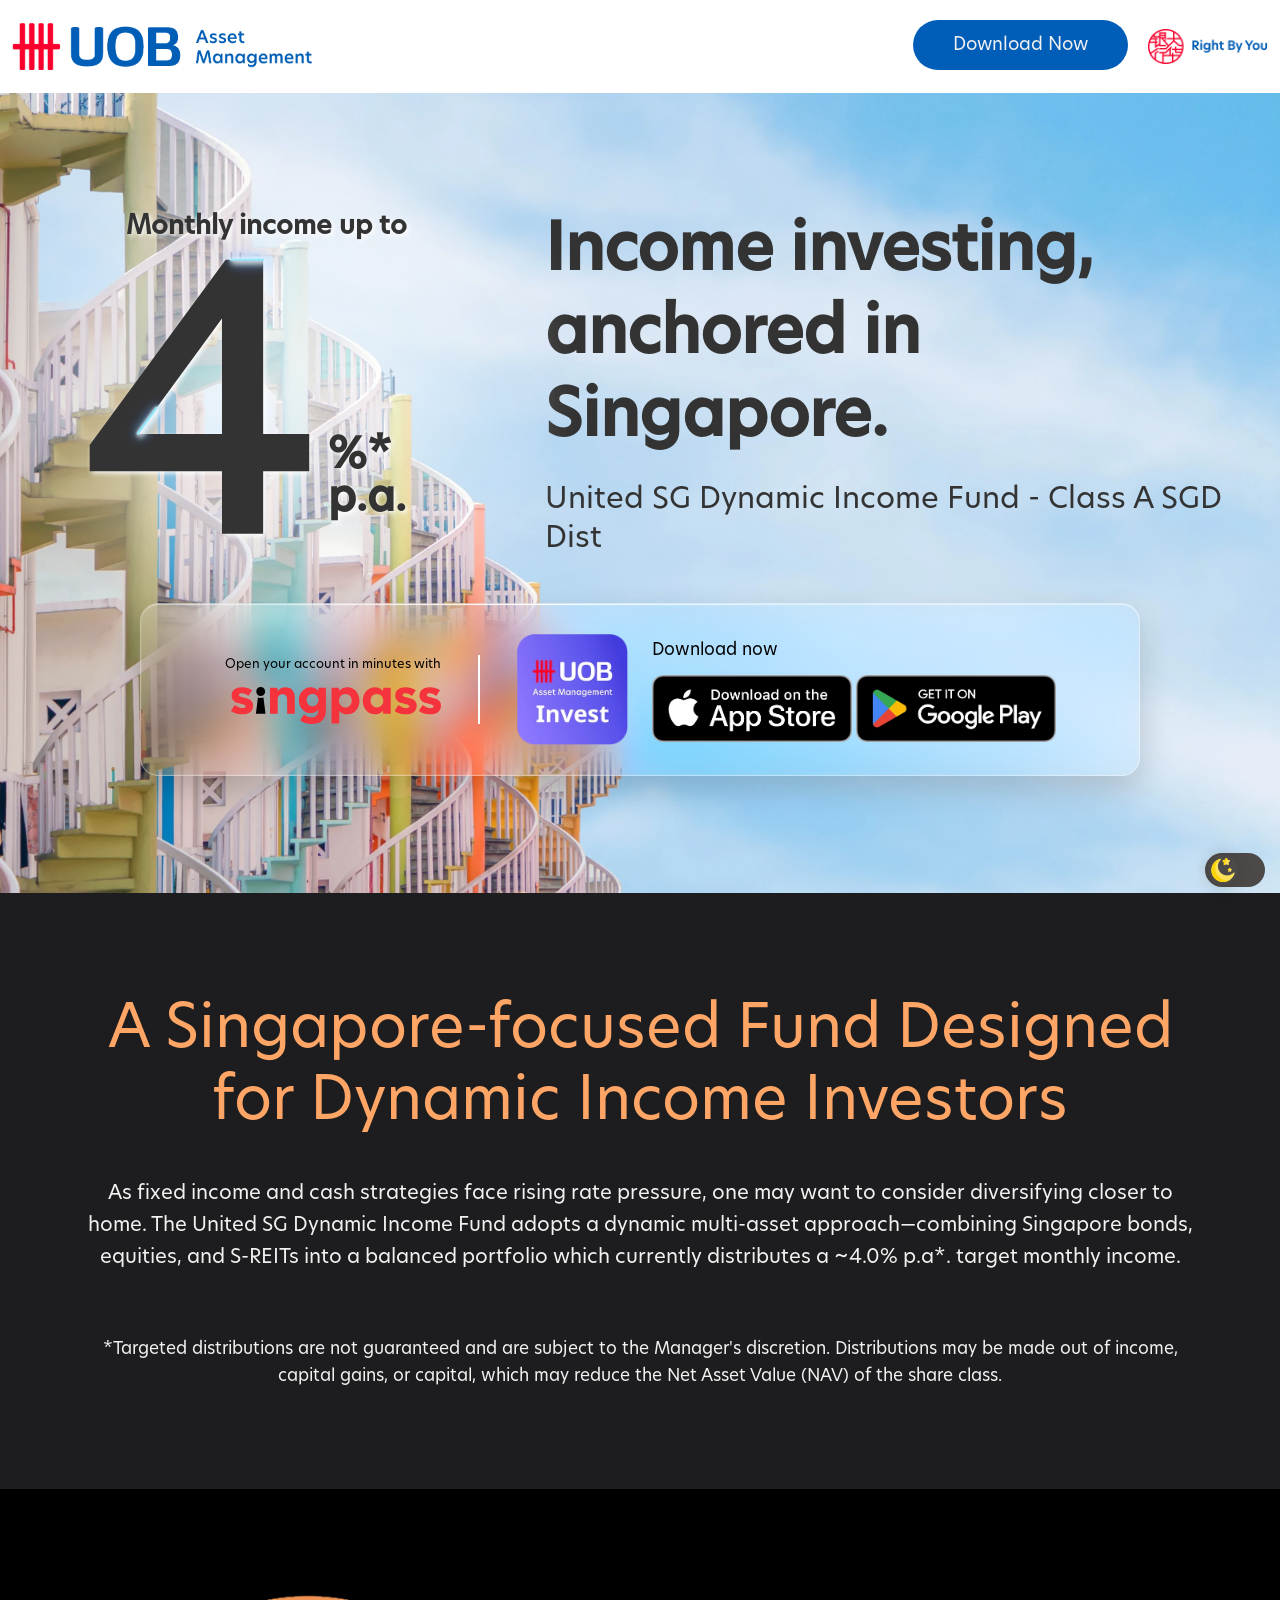
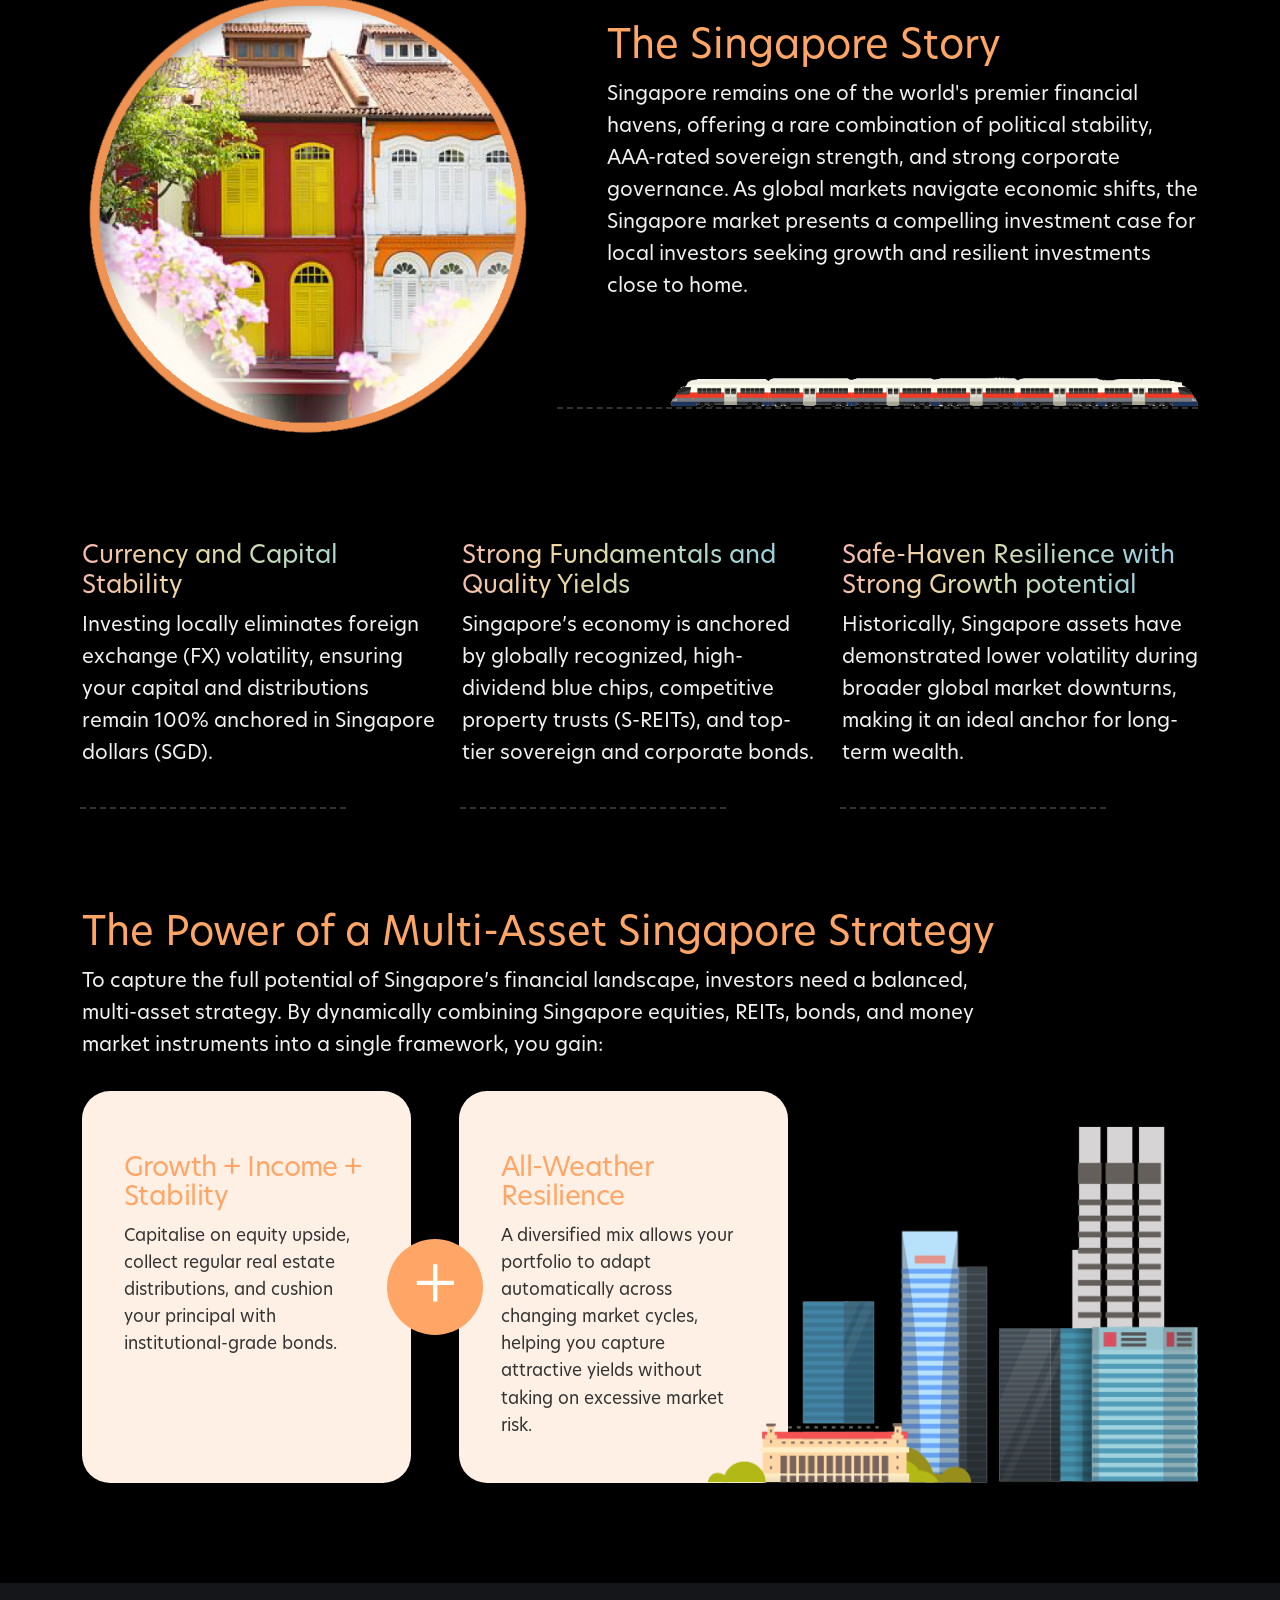
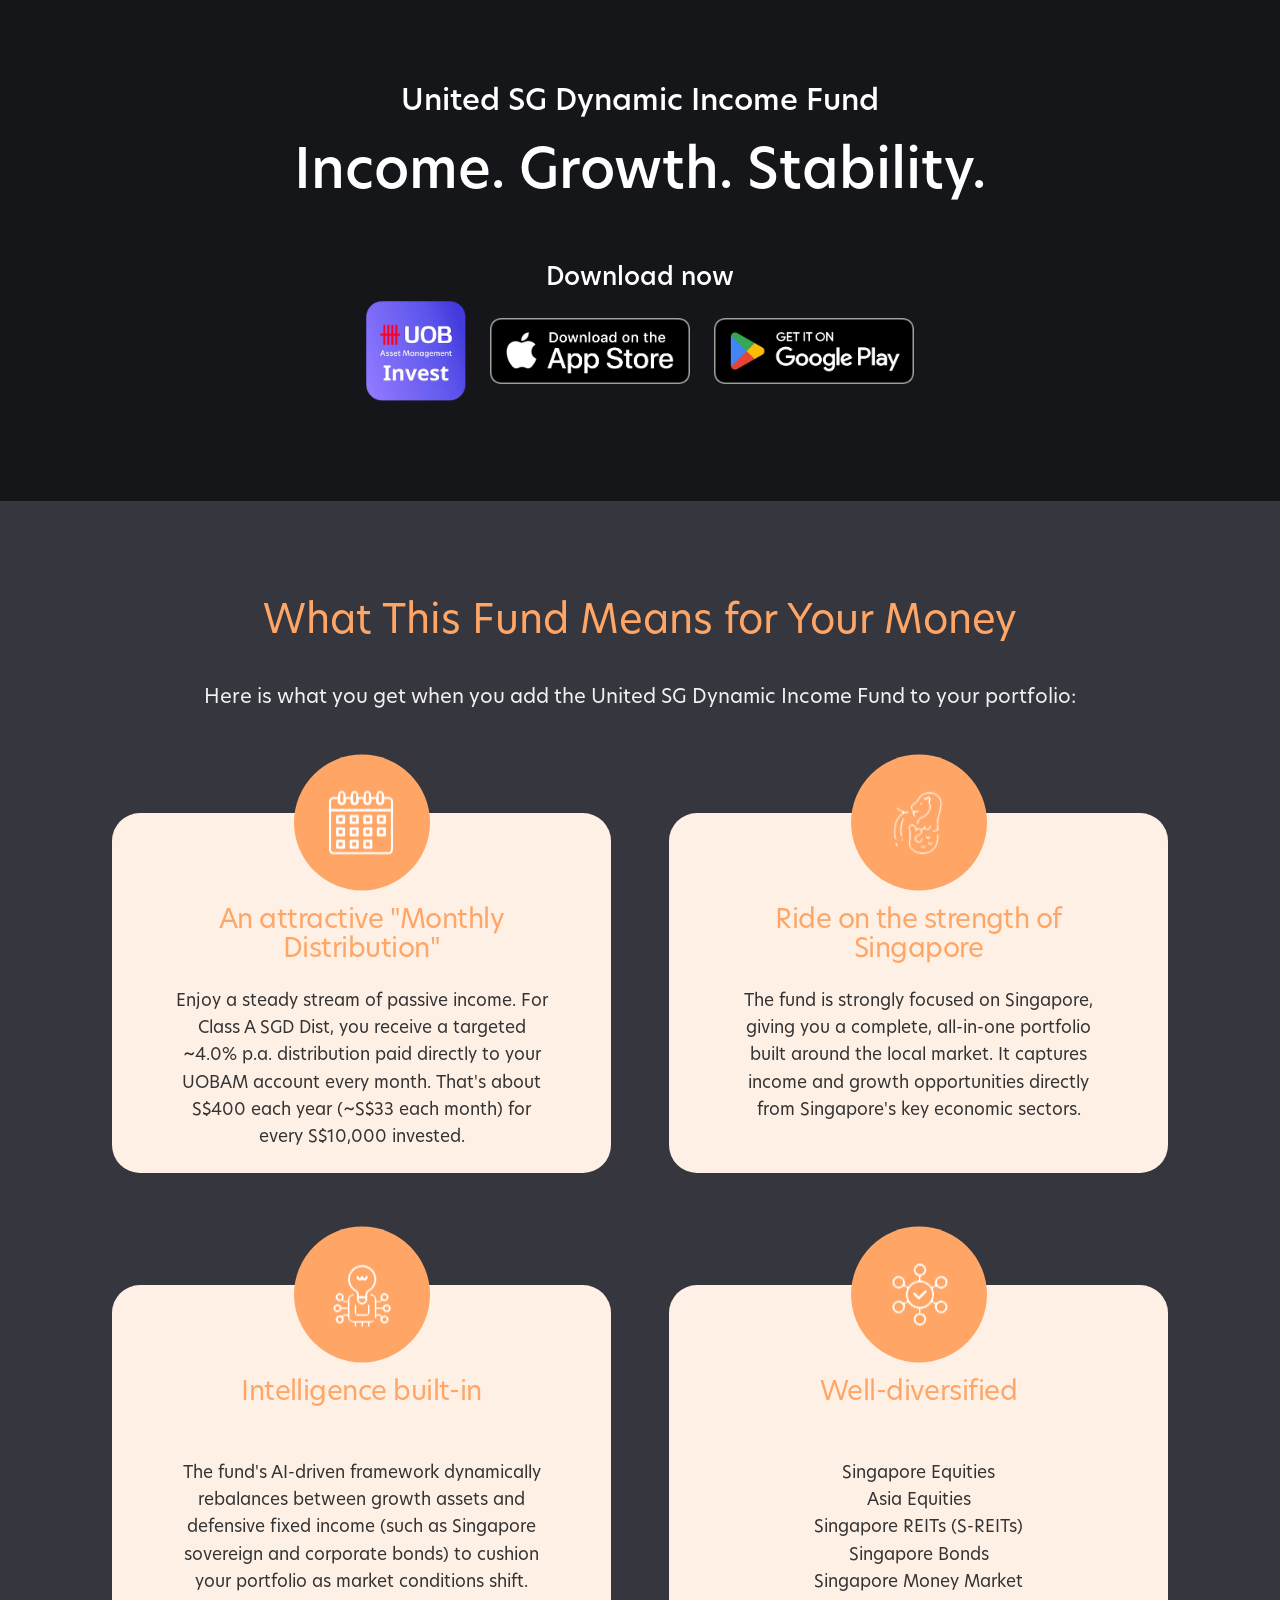
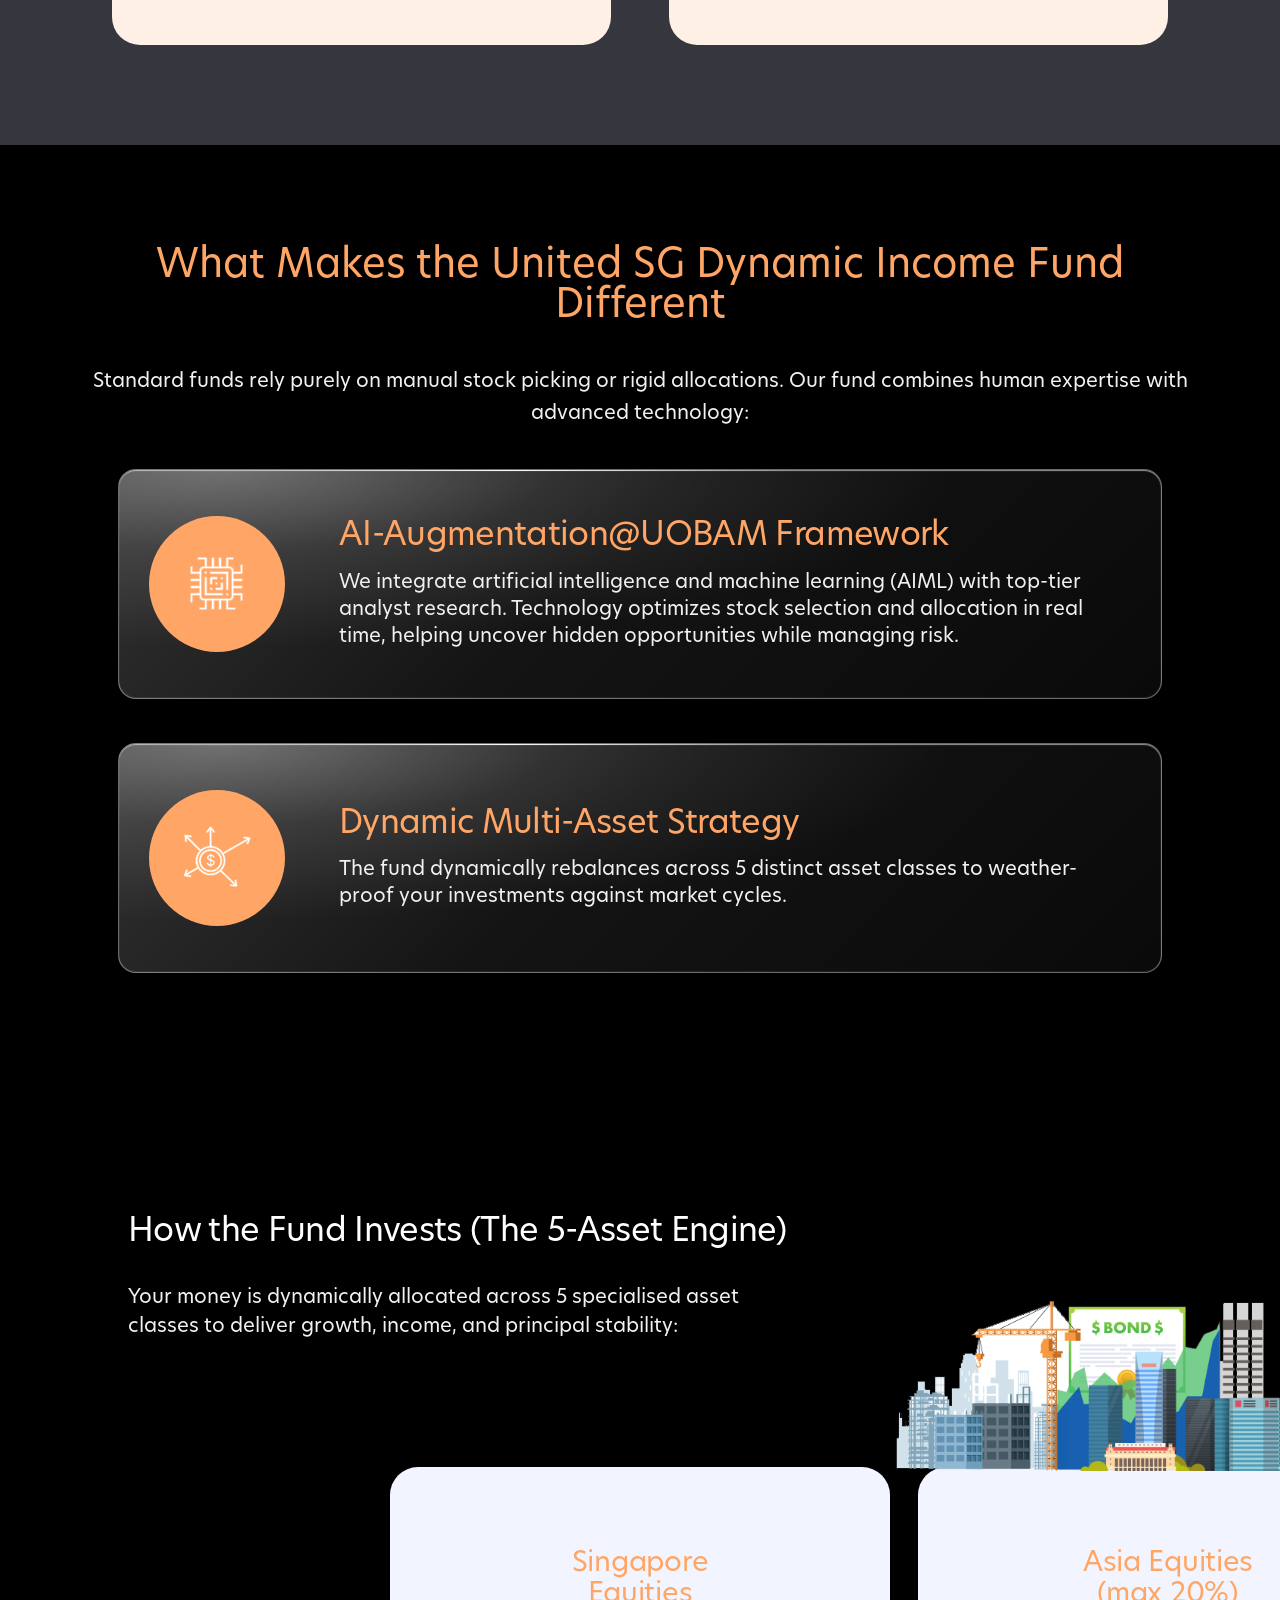
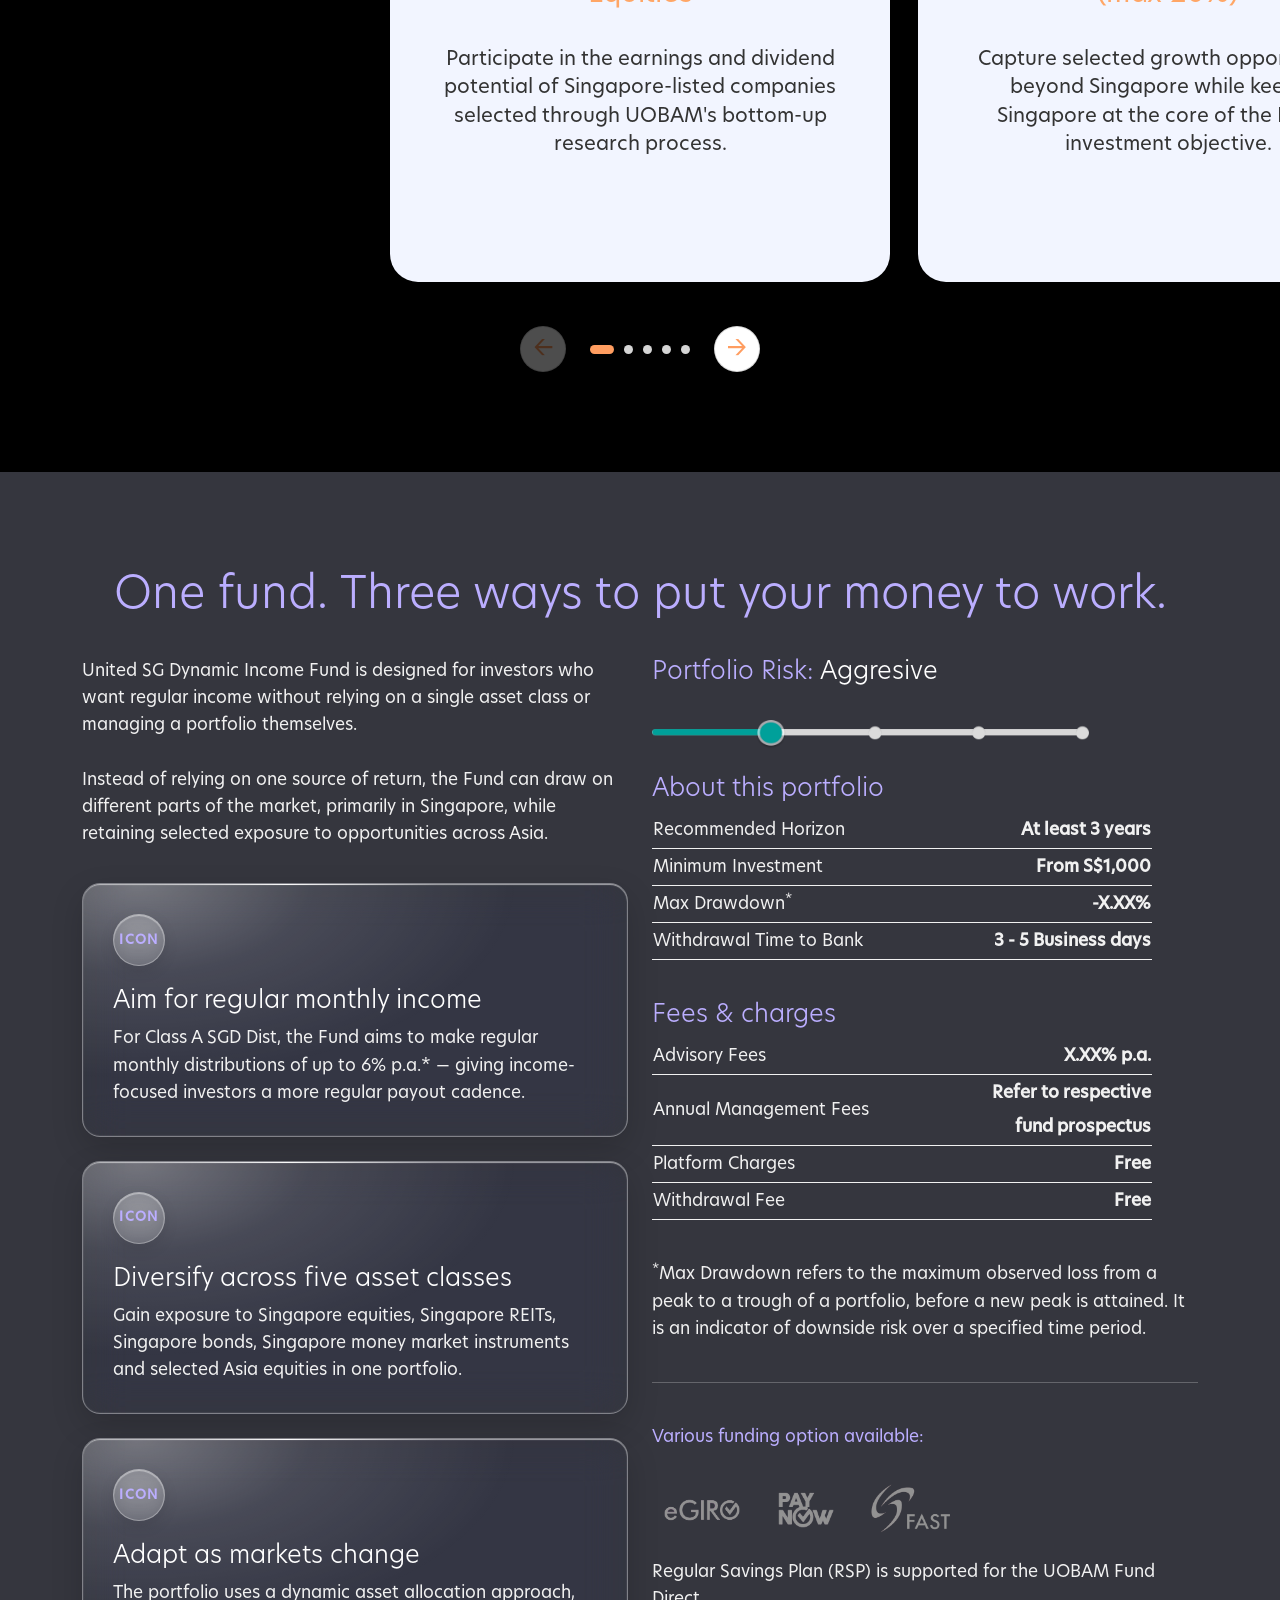
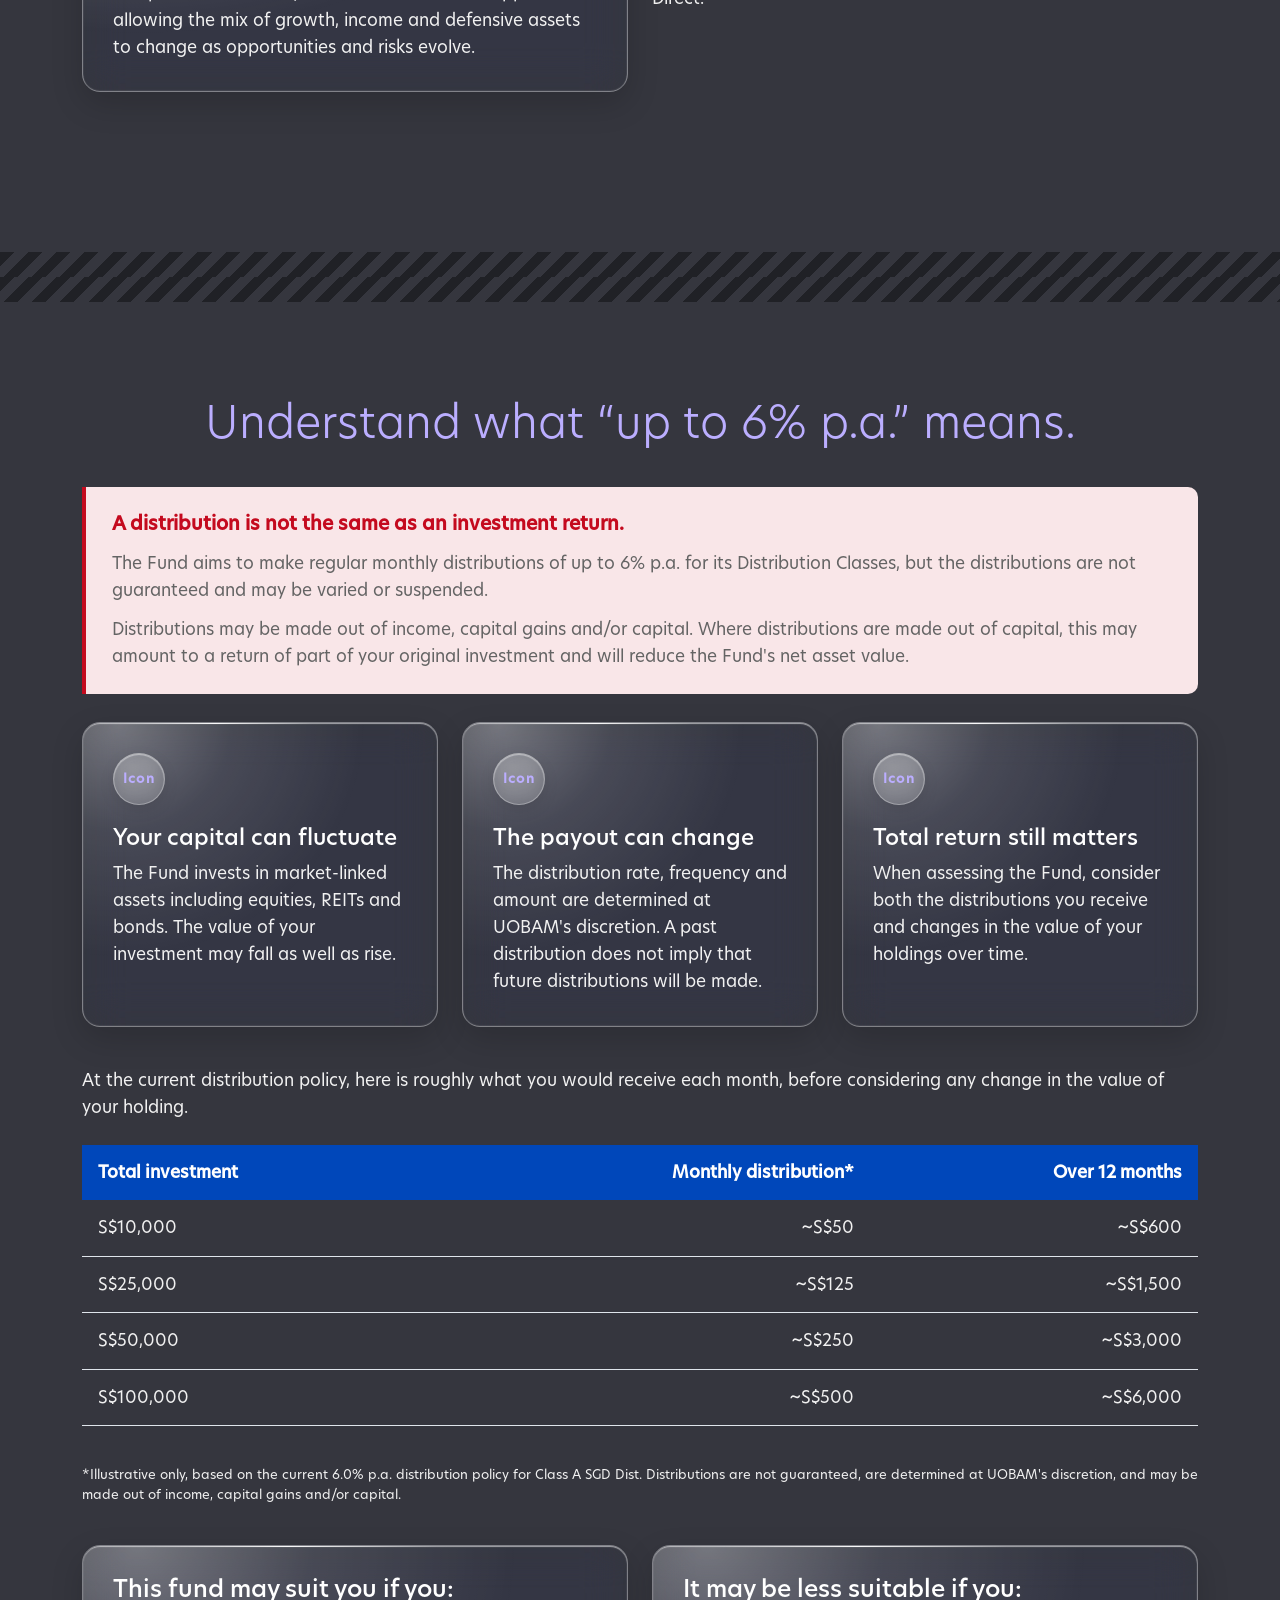
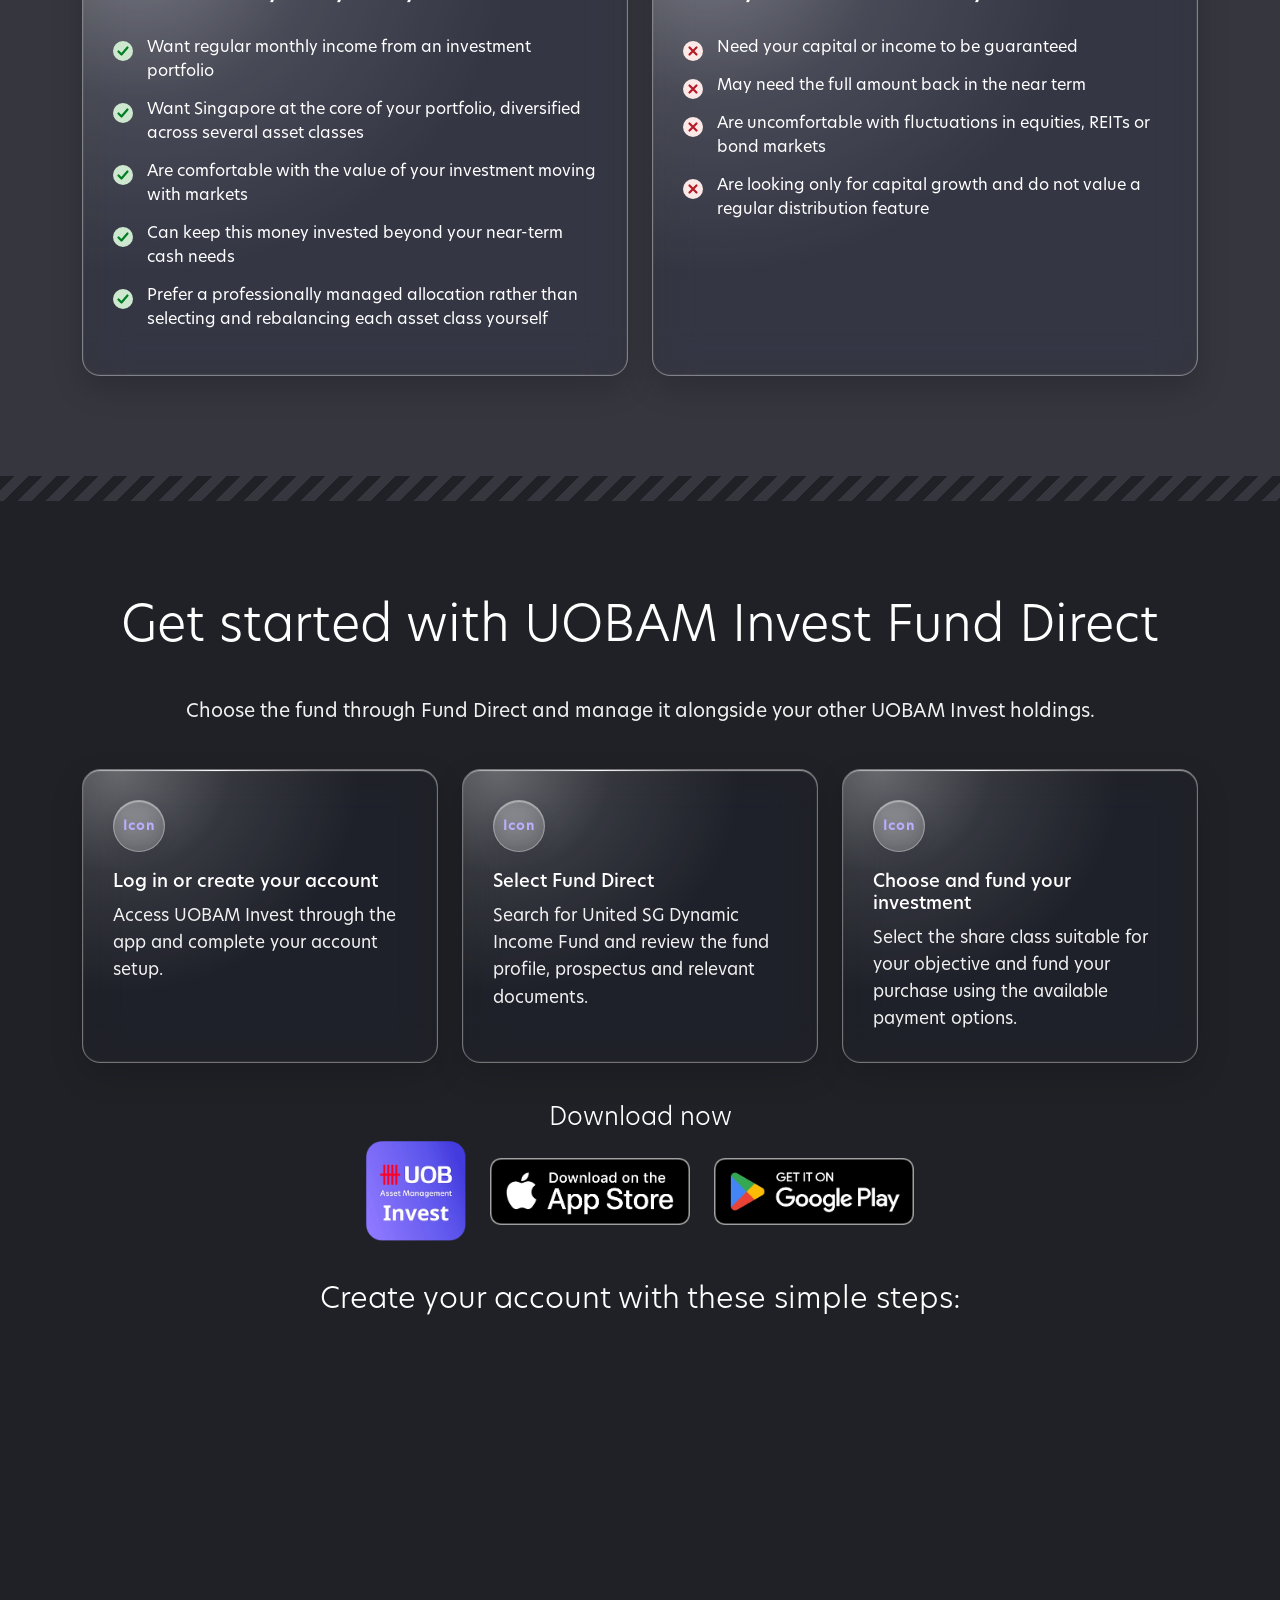
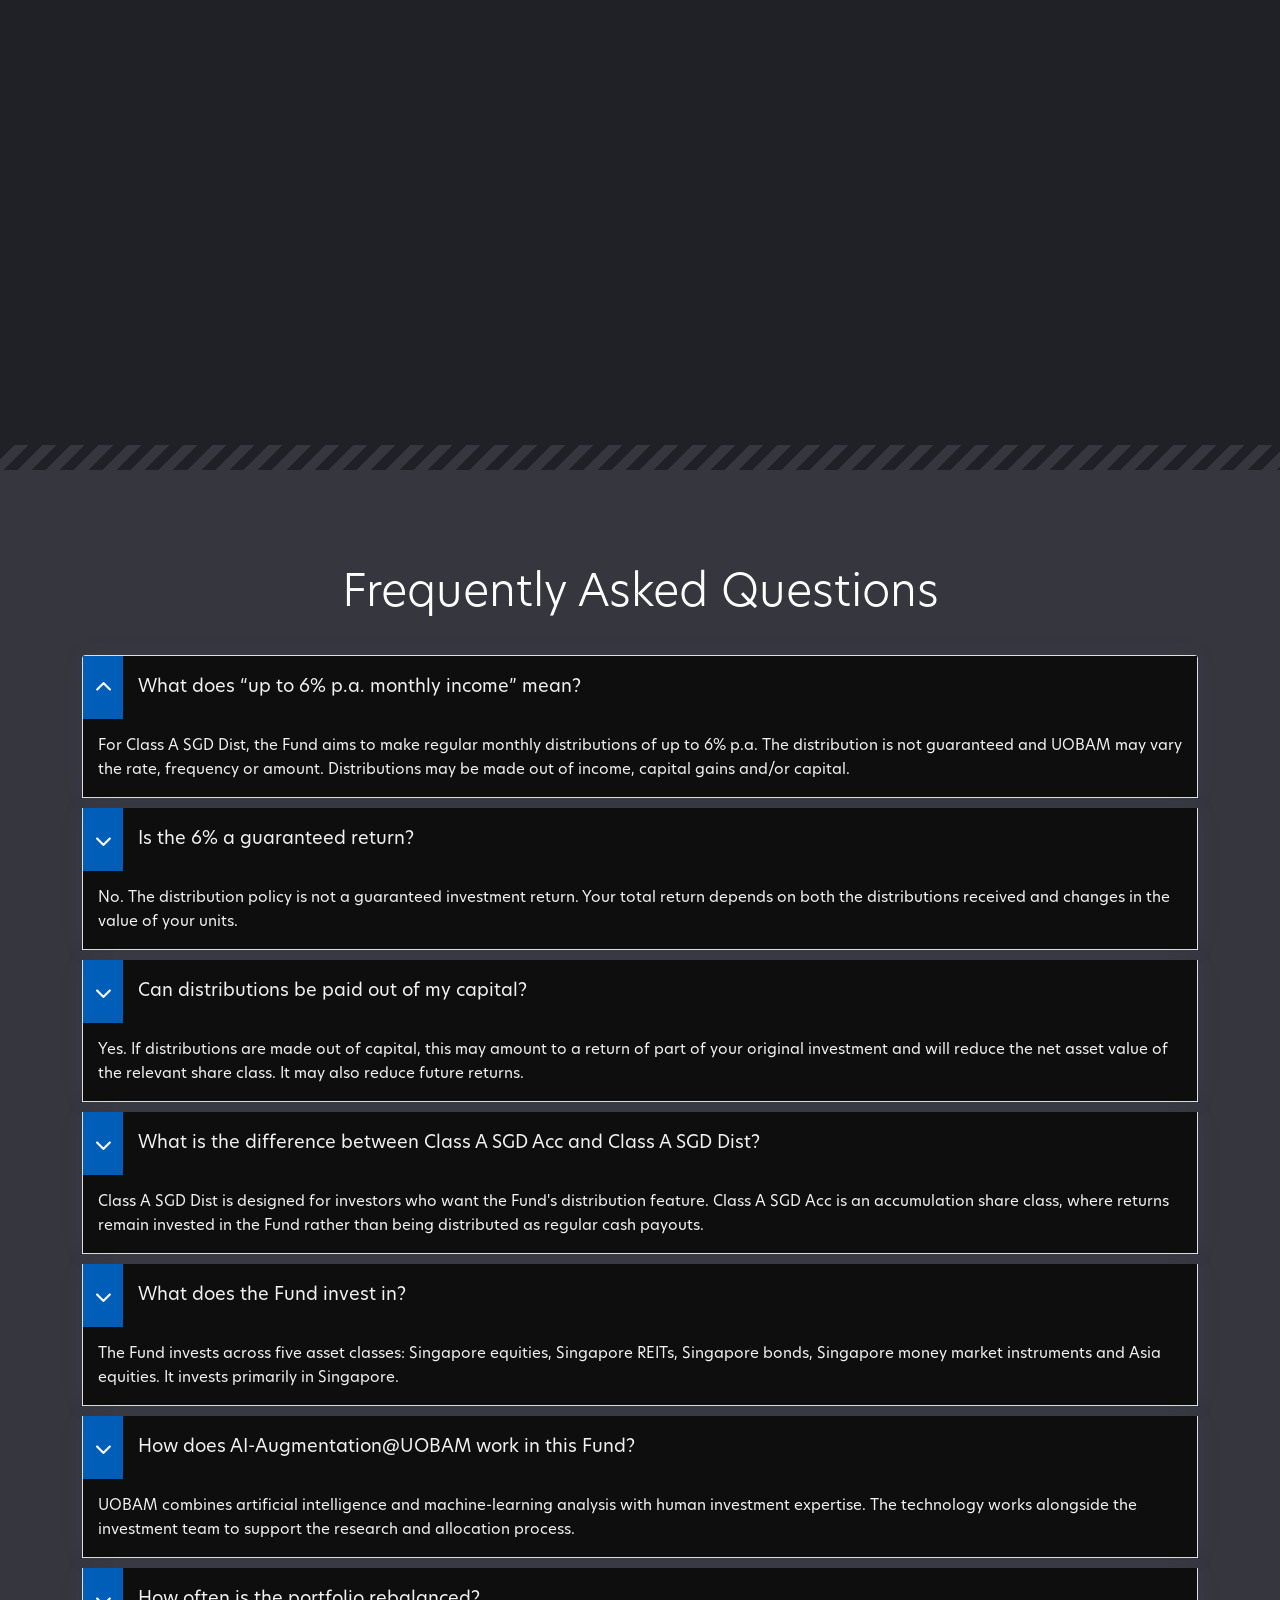
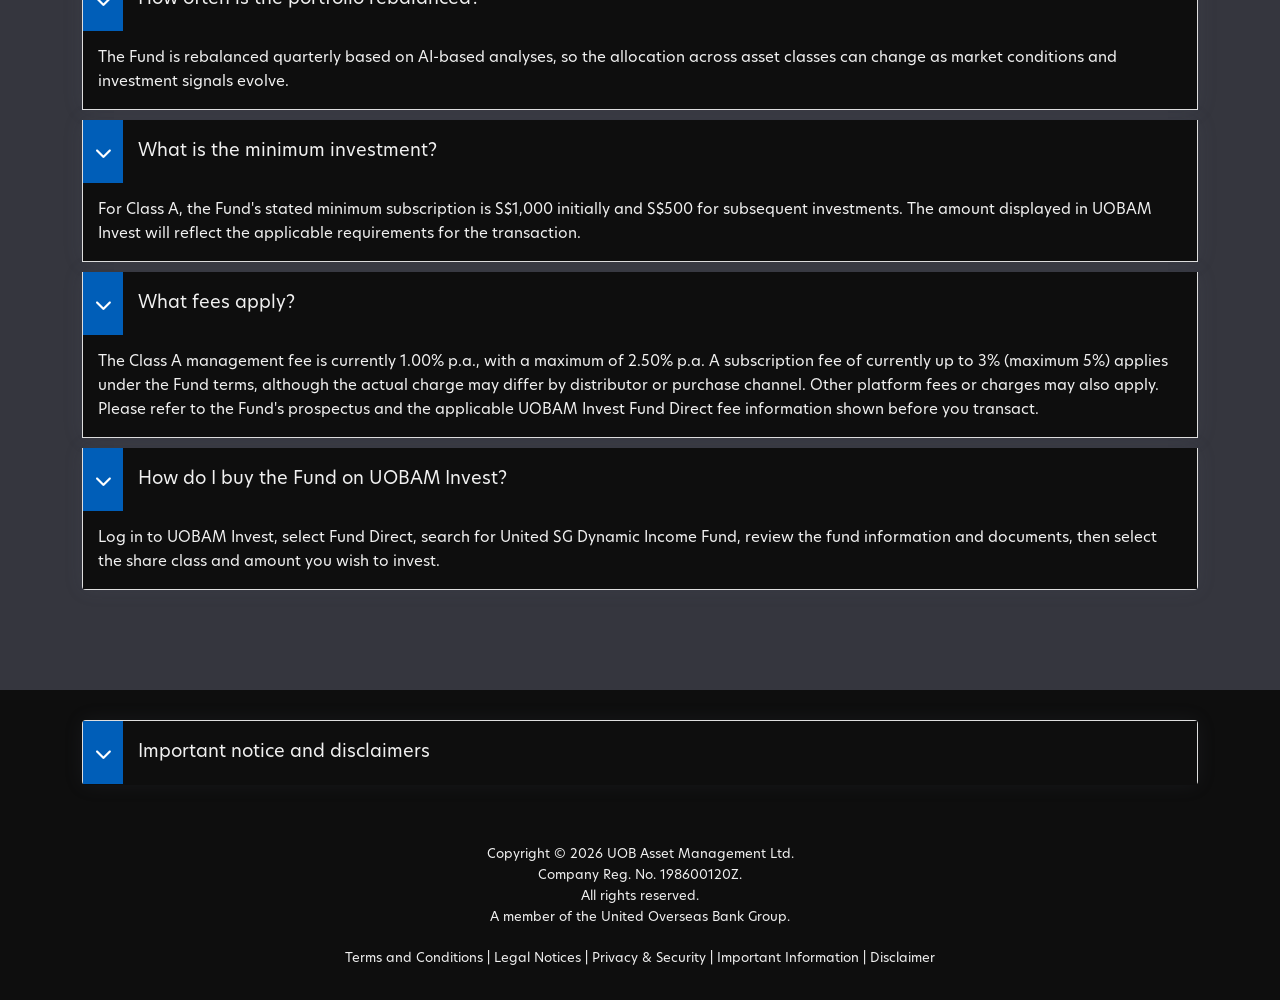
==== commit 8c4bbcb3: "commit" ====
--- a/public/usgdif/united-sg-dynamic-income-fund.html
+++ b/public/usgdif/united-sg-dynamic-income-fund.html
@@ -319,7 +319,7 @@
     </div>
   </div>
 </section>
-<!-- What This Fund Means For Your Money Area END-->
+<!-- What This Fund Means For Your Money Area END--> 
 <!-- What Makes the United SG Dynamic Income Fund Different Area -->
 <section id="whatThisFundDifferent" class="features-area background-grey">
   <div class="container">
@@ -331,52 +331,225 @@
         <p class="sectionIntro">Standard funds rely purely on manual stock picking or rigid allocations. Our fund combines human expertise with advanced technology:</p>
       </div>
     </div>
-    <div class="sg-thisFundDifferent">
-
-  <!-- CARD 1 -->
-  <div class="sg-thisFundDifferent-card glass-card">
-
-    <div class="sg-thisFundDifferent-icon">
-      <img src="assets/usgdif-images/AI-AugmentationAtUOBAM Framework.webp" alt="">
-    </div>
-
-    <div class="sg-thisFundDifferent-content">
-        <h3>AI-Augmentation<span class="mobile-break"><br></span>@UOBAM Framework</h3>
-
+    <div class="sg-thisFundDifferent"> 
+      
+      <!-- CARD 1 -->
+      <div class="sg-thisFundDifferent-card glass-card">
+        <div class="sg-thisFundDifferent-icon"> <img src="assets/usgdif-images/AI-AugmentationAtUOBAM Framework.webp" alt=""> </div>
+        <div class="sg-thisFundDifferent-content">
+          <h3>AI-Augmentation<span class="mobile-break"><br>
+            </span>@UOBAM Framework</h3>
+          <p> We integrate artificial intelligence and machine learning (AIML)
+            with top-tier analyst research. Technology optimizes stock selection
+            and allocation in real time, helping uncover hidden opportunities
+            while managing risk. </p>
+        </div>
+      </div>
+      
+      <!-- CARD 2 -->
+      <div class="sg-thisFundDifferent-card glass-card">
+        <div class="sg-thisFundDifferent-icon"> <img src="assets/usgdif-images/dynamicMultiAssetStrategy.webp" alt=""> </div>
+        <div class="sg-thisFundDifferent-content">
+          <h3>Dynamic Multi-Asset Strategy</h3>
+          <p> The fund dynamically rebalances across 5 distinct asset classes
+            to weather-proof your investments against market cycles. </p>
+        </div>
+      </div>
+    </div>
+  </div>
+</section>
+<!-- What Makes the United SG Dynamic Income Fund Different Area END--> 
+<!-- How the Fund Invests (The 5-Asset Engine) -->
+	<section id="sg-fundAssetEngine" class="sg-fundAssetEngine">
+
+  <!-- =====================================================
+       INTRO
+       ===================================================== -->
+  <div class="sg-fundAssetEngine-intro">
+
+    <div class="sg-fundAssetEngine-introCopy">
+      <h2>How the Fund Invests (The 5-Asset Engine)</h2>
 
       <p>
-        We integrate artificial intelligence and machine learning (AIML)
-        with top-tier analyst research. Technology optimizes stock selection
-        and allocation in real time, helping uncover hidden opportunities
-        while managing risk.
+        Your money is dynamically allocated across 5 specialised asset classes
+        to deliver growth, income, and principal stability:
       </p>
     </div>
 
-  </div>
-
-
-  <!-- CARD 2 -->
-  <div class="sg-thisFundDifferent-card glass-card">
-
-    <div class="sg-thisFundDifferent-icon">
-      <img src="assets/usgdif-images/dynamicMultiAssetStrategy.webp" alt="">
-    </div>
-
-    <div class="sg-thisFundDifferent-content">
-      <h3>Dynamic Multi-Asset Strategy</h3>
+
+    <!-- Optional illustration -->
+    <div class="sg-fundAssetEngine-visual">
+      <img
+        src="assets/usgdif-images/singapore-skyline2.webp"
+        alt=""
+      >
+    </div>
+
+  </div>
+
+
+  <!-- =====================================================
+       CARDS
+       ===================================================== -->
+  <div
+    class="sg-fundAssetEngine-track"
+    tabindex="0"
+    aria-label="Fund asset classes"
+  >
+
+    <!-- CARD 1 -->
+    <article class="sg-fundAssetEngine-card sg-fundAssetEngine-card--blue">
+
+      <h3>
+        Singapore<br>
+        Equities
+      </h3>
 
       <p>
-        The fund dynamically rebalances across 5 distinct asset classes
-        to weather-proof your investments against market cycles.
+        Participate in the earnings and dividend potential of
+        Singapore-listed companies selected through UOBAM's
+        bottom-up research process.
       </p>
-    </div>
-
-  </div>
-
-</div>
-  </div>
-</section>
-<!-- What Makes the United SG Dynamic Income Fund Different Area END--> 
+
+    </article>
+
+
+    <!-- CARD 2 -->
+    <article class="sg-fundAssetEngine-card sg-fundAssetEngine-card--blue">
+
+      <h3>
+        Asia Equities<br>
+        (max 20%)
+      </h3>
+
+      <p>
+        Capture selected growth opportunities beyond Singapore while
+        keeping Singapore at the core of the Fund's investment objective.
+      </p>
+
+    </article>
+
+
+    <!-- CARD 3 -->
+    <article class="sg-fundAssetEngine-card sg-fundAssetEngine-card--peach">
+
+      <h3>
+        Singapore<br>
+        REITs
+      </h3>
+
+      <p>
+        Access listed real estate businesses that can provide an additional
+        source of income and diversification within the portfolio.
+      </p>
+
+    </article>
+
+
+    <!-- CARD 4 -->
+    <article class="sg-fundAssetEngine-card sg-fundAssetEngine-card--purple">
+
+      <h3>
+        Singapore<br>
+        Bonds
+      </h3>
+
+      <p>
+        Add fixed-income exposure that can contribute income and help
+        balance equity-market risk.
+      </p>
+
+    </article>
+
+
+    <!-- CARD 5 -->
+    <article class="sg-fundAssetEngine-card sg-fundAssetEngine-card--purple">
+
+      <h3>
+        Singapore Money<br>
+        Market Instruments
+      </h3>
+
+      <p>
+        Provide a more defensive allocation when the portfolio calls
+        for greater liquidity and lower market sensitivity.
+      </p>
+
+    </article>
+
+  </div>
+
+
+  <!-- =====================================================
+       CAROUSEL CONTROLS
+       Only shown below 1200px
+       ===================================================== -->
+  <div class="sg-fundAssetEngine-controls">
+
+    <button
+      class="sg-fundAssetEngine-arrow sg-fundAssetEngine-prev"
+      type="button"
+      aria-label="Previous asset class"
+    >
+      <span aria-hidden="true">&#8592;</span>
+    </button>
+
+
+    <div
+      class="sg-fundAssetEngine-dots"
+      aria-label="Asset class navigation"
+    >
+
+      <button
+        class="sg-fundAssetEngine-dot is-active"
+        type="button"
+        aria-label="Go to Singapore Equities"
+        data-slide="0"
+      ></button>
+
+      <button
+        class="sg-fundAssetEngine-dot"
+        type="button"
+        aria-label="Go to Asia Equities"
+        data-slide="1"
+      ></button>
+
+      <button
+        class="sg-fundAssetEngine-dot"
+        type="button"
+        aria-label="Go to Singapore REITs"
+        data-slide="2"
+      ></button>
+
+      <button
+        class="sg-fundAssetEngine-dot"
+        type="button"
+        aria-label="Go to Singapore Bonds"
+        data-slide="3"
+      ></button>
+
+      <button
+        class="sg-fundAssetEngine-dot"
+        type="button"
+        aria-label="Go to Singapore Money Market Instruments"
+        data-slide="4"
+      ></button>
+
+    </div>
+
+
+    <button
+      class="sg-fundAssetEngine-arrow sg-fundAssetEngine-next"
+      type="button"
+      aria-label="Next asset class"
+    >
+      <span aria-hidden="true">&#8594;</span>
+    </button>
+
+  </div>
+
+</section>
+<!-- How the Fund Invests (The 5-Asset Engine) END--> 
 <!-- Start Fund Description Area -->
 <section id="fund-description" class="features-area pb-100 background-grey">
   <div class="container">
@@ -775,6 +948,8 @@
 <script src="assets/cash-plus-xtra-js/wow.min.js"></script> 
 <!-- Main JS --> 
 <script src="assets/cash-plus-xtra-js/main.js"></script> 
+<!-- USGDIF JS --> 
+<script src="assets/usgdif-js/usgdif.js"></script> 
 <!-- Adobe Analytics --> 
 <script type="text/javascript">_satellite.pageBottom();</script>
 </body>
--- a/public/usgdif/assets/usgdif-css/style.css
+++ b/public/usgdif/assets/usgdif-css/style.css
@@ -1223,6 +1223,240 @@
   line-height: 1.35;
 }
 /*============================================== */
+/*==============================================
+How the Fund Invests (The 5-Asset Engine)
+=================================================*/
+#sg-fundAssetEngine {
+	background-color: #FFFFFF;
+	padding: 100px 0;
+}
+/* =========================================================
+   FUND ASSET ENGINE
+   ========================================================= */
+
+.sg-fundAssetEngine {
+  width: 100%;
+
+  margin: 0 auto;
+
+  padding: 70px 36px 60px;
+
+  overflow: hidden;
+}
+
+
+/* =========================================================
+   INTRO
+   ========================================================= */
+
+.sg-fundAssetEngine-intro {
+  position: relative;
+
+  min-height: 230px;
+
+  display: flex;
+  align-items: flex-start;
+  justify-content: space-between;
+
+  gap: 40px;
+
+  padding: 0 10% 0;
+}
+
+
+.sg-fundAssetEngine-introCopy {
+  position: relative;
+  z-index: 2;
+
+  width: 65%;
+}
+
+
+.sg-fundAssetEngine-introCopy h2 {
+  margin: 0 0 32px;
+
+  color: #333333;
+
+  font-size: 40px;
+  font-weight: 400;
+  line-height: 1.15;
+
+  letter-spacing: -0.02em;
+}
+
+
+.sg-fundAssetEngine-introCopy p {
+  max-width: 780px;
+
+  margin: 0;
+
+  color: #333333;
+
+  font-size: 20px;
+  font-weight: 400;
+  line-height: 1.45;
+}
+
+
+/* =========================================================
+   ILLUSTRATION
+   ========================================================= */
+
+.sg-fundAssetEngine-visual {
+  position: absolute;
+
+  right: 0;
+  bottom: -8px;
+  margin-bottom: -20px;
+  width: 30%;
+
+  z-index: 1;
+}
+
+
+.sg-fundAssetEngine-visual img {
+  display: block;
+
+  width: 100%;
+  height: auto;
+
+  object-fit: contain;
+  object-position: right bottom;
+}
+
+
+/* =========================================================
+   CARD TRACK — DESKTOP
+   ========================================================= */
+
+.sg-fundAssetEngine-track {
+  display: flex;
+  box-sizing: border-box;
+  gap: 28px;
+
+  overflow-x: auto;
+  overflow-y: hidden;
+
+  scroll-snap-type: x mandatory;
+  scroll-behavior: smooth;
+
+  -webkit-overflow-scrolling: touch;
+
+  /*
+   * Centres the focused 500px card.
+   * Neighbouring cards remain visible.
+   */
+  padding:
+    24px
+    max(20px, calc((100% - 500px) / 2))
+    26px;
+
+  scrollbar-width: none;
+
+  overscroll-behavior-x: contain;
+  touch-action: pan-x;
+}
+.sg-fundAssetEngine-track::-webkit-scrollbar {
+  display: none;
+}
+
+
+/* =========================================================
+   CARD
+   ========================================================= */
+
+.sg-fundAssetEngine-card {
+  flex: 0 0 500px;
+  box-sizing: border-box;
+  min-height: 415px;
+
+  display: flex;
+  flex-direction: column;
+  align-items: center;
+
+  padding: 76px 48px 44px;
+
+  border-radius: 28px;
+
+  text-align: center;
+
+  scroll-snap-align: center;
+  scroll-snap-stop: always;
+}
+
+
+/* Card colours */
+
+.sg-fundAssetEngine-card--blue {
+  background: #f2f5ff;
+}
+
+
+.sg-fundAssetEngine-card--peach {
+  background: #fff0e6;
+}
+
+
+.sg-fundAssetEngine-card--purple {
+  background: #eeeaff;
+}
+
+
+/* =========================================================
+   CARD HEADING
+   ========================================================= */
+
+.sg-fundAssetEngine-card h3 {
+  min-height: 72px;
+
+  display: flex;
+  align-items: center;
+  justify-content: center;
+
+  margin: 0 0 30px;
+
+  color: #ffa666;
+
+  font-size: 28px;
+  font-weight: 400;
+  line-height: 1.12;
+
+  letter-spacing: -0.01em;
+}
+
+
+/* =========================================================
+   CARD COPY
+   ========================================================= */
+
+.sg-fundAssetEngine-card p {
+  width: 100%;
+
+  margin: 0;
+
+  color: #333333;
+
+  font-size: 20px;
+  font-weight: 400;
+  line-height: 1.42;
+}
+
+
+/* =========================================================
+   CAROUSEL CONTROLS
+   Hidden on desktop
+   ========================================================= */
+
+.sg-fundAssetEngine-controls {
+  display: flex;
+  align-items: center;
+  justify-content: center;
+
+  gap: 24px;
+
+  margin-top: 18px;
+}
+/*============================================== */
 #uobam_invest_logo2 {
   padding-right: 20px;
 }
--- a/public/usgdif/assets/usgdif-css/dark.css
+++ b/public/usgdif/assets/usgdif-css/dark.css
@@ -195,6 +195,15 @@
 .theme-dark #whatThisFundDifferent .section-title h2 {
 	color: #ffa666!important;
 }
+.theme-dark #sg-fundAssetEngine {
+	background-color: #000000;
+}
+.theme-dark .sg-fundAssetEngine-card h3 {
+	color: #ffa666!important;
+}
+.theme-dark .sg-fundAssetEngine-card p {
+	color: #333333;
+}
 /*# sourceMappingURL=dark.css.map */
 /*================================================
 Image Selector for light and dark theme
--- a/public/usgdif/assets/usgdif-css/responsive.css
+++ b/public/usgdif/assets/usgdif-css/responsive.css
@@ -330,79 +330,203 @@
   #whatThisFundMeansForYourMoney .section-title h2 {
     font-size: 33px;
   }
- /*---------------------------*/
-	#whatThisFundDifferent {
-		padding: 50px 0;
-	}
-	.sg-thisFundDifferent {
+  /*---------------------------*/
+  #whatThisFundDifferent {
+    padding: 50px 0;
+  }
+  .sg-thisFundDifferent {
     gap: 32px;
-
     padding: 30px 0px;
   }
-
-
   .sg-thisFundDifferent-card {
     min-height: 0;
-
     display: flex;
     flex-direction: column;
     align-items: center;
-
     gap: 20px;
-
     padding: 34px 24px 36px;
-
     text-align: center;
-
     border-radius: 18px;
-
     box-shadow:
       0 10px 24px rgba(0, 0, 0, 0.14);
   }
-
-
   .sg-thisFundDifferent-icon {
     width: 92px;
     height: 92px;
-
     flex: 0 0 92px;
   }
-
-
   .sg-thisFundDifferent-icon img {
     width: 46px;
     height: 46px;
   }
-
-
   .sg-thisFundDifferent-content {
     width: 100%;
   }
-
-
   .sg-thisFundDifferent-content h3 {
     margin-bottom: 16px;
     text-align: left;
     font-size: 24px;
-
     line-height: 1.12;
   }
-
-
   .sg-thisFundDifferent-content p {
     max-width: 380px;
     text-align: left;
     margin: 0 auto;
-
     font-size: 20px;
-
     line-height: 1.4;
   }
-	 .mobile-break {
+  .mobile-break {
     display: inline;
   }
-	#whatThisFundDifferent .section-title h2 {
-		font-size: 33px;
+  #whatThisFundDifferent .section-title h2 {
+    font-size: 33px;
+  }
+	/*---------------------------*/
+	 .sg-fundAssetEngine {
+    padding: 38px 0 40px;
+  }
+
+
+  /* =====================================================
+     INTRO
+     ===================================================== */
+
+  .sg-fundAssetEngine-intro {
+    min-height: 0;
+
+    display: block;
+
+    padding: 0 20px;
+  }
+
+
+  .sg-fundAssetEngine-introCopy {
+    width: 100%;
+  }
+
+
+  .sg-fundAssetEngine-introCopy h2 {
+    margin-bottom: 20px;
+
+    font-size: 33px;
+
+    line-height: 1.15;
+  }
+
+
+  .sg-fundAssetEngine-introCopy p {
+    max-width: 100%;
+
+    font-size: 20px;
+
+    line-height: 1.45;
+  }
+
+
+  /* Put illustration below intro copy */
+
+  .sg-fundAssetEngine-visual {
+    position: relative;
+
+    right: auto;
+    bottom: auto;
+
+    width: 72%;
+    max-width: 330px;
+
+    margin: 24px -21px -30px auto;
+  }
+
+
+  /* =====================================================
+     CAROUSEL
+     ===================================================== */
+
+  .sg-fundAssetEngine-track {
+    display: flex;
+
+    gap: 16px;
+
+    overflow-x: auto;
+    overflow-y: hidden;
+
+    scroll-snap-type: x mandatory;
+    scroll-behavior: smooth;
+
+    -webkit-overflow-scrolling: touch;
+
+    /*
+     * 84% gives a small preview of the next card.
+     */
+    padding:
+      24px
+      8%
+      22px;
+
+    scrollbar-width: none;
+
+    overscroll-behavior-x: contain;
+
+    touch-action: pan-x;
+  }
+
+
+  .sg-fundAssetEngine-track::-webkit-scrollbar {
+    display: none;
+  }
+
+
+  .sg-fundAssetEngine-card {
+    flex: 0 0 500px;
+
+    min-height: 400px;
+
+    scroll-snap-align: center;
+    scroll-snap-stop: always;
+
+    padding: 62px 30px 40px;
+
+    border-radius: 24px;
+  }
+
+
+  .sg-fundAssetEngine-card h3 {
+    min-height: auto;
+
+    margin-bottom: 28px;
+
+    font-size: 24px;
+
+    line-height: 1.12;
+  }
+
+
+  .sg-fundAssetEngine-card p {
+    max-width: 330px;
+
+    margin: 0 auto;
+
+    font-size: 20px;
+
+    line-height: 1.4;
+  }
+
+
+  /* =====================================================
+     CONTROLS
+     ===================================================== */
+
+  .sg-fundAssetEngine-controls {
+    display: flex;
+    align-items: center;
+    justify-content: center;
+
+    gap: 20px;
+
+    margin-top: 10px;
+  }
+	#sg-fundAssetEngine {
+		padding: 0 0 100px 0;
 	}
 }
 @media only screen and (min-width: 768px) and (max-width: 991px) {
@@ -573,49 +697,147 @@
     margin-top: 8px;
   }
   /*---------------------------*/
-	 .sg-thisFundDifferent {
+  .sg-thisFundDifferent {
     gap: 30px;
-
     padding: 32px 24px;
   }
-
-
   .sg-thisFundDifferent-card {
     min-height: 185px;
-
     gap: 30px;
-
     padding: 32px 34px;
-
     border-radius: 14px;
   }
-
-
   .sg-thisFundDifferent-icon {
     width: 100px;
     height: 100px;
-
     flex-basis: 100px;
   }
-
-
   .sg-thisFundDifferent-icon img {
     width: 50px;
     height: 50px;
   }
-
-
   .sg-thisFundDifferent-content h3 {
     margin-bottom: 10px;
-
     font-size: 27px;
     line-height: 1.15;
   }
-
-
   .sg-thisFundDifferent-content p {
     font-size: 17px;
     line-height: 1.4;
+  }
+	 /*---------------------------*/
+	.sg-fundAssetEngine {
+    padding: 46px 0 44px;
+  }
+
+
+  /* INTRO */
+
+  .sg-fundAssetEngine-intro {
+    min-height: 190px;
+
+    padding: 0 40px;
+  }
+
+
+  .sg-fundAssetEngine-introCopy {
+    width: 68%;
+  }
+
+
+  .sg-fundAssetEngine-introCopy h2 {
+    margin-bottom: 22px;
+
+    font-size: 36px;
+    line-height: 1.18;
+  }
+
+
+  .sg-fundAssetEngine-introCopy p {
+    font-size: 18px;
+    line-height: 1.45;
+  }
+
+
+  .sg-fundAssetEngine-visual {
+    width: 35%;
+    right: 20px;
+  }
+
+
+  /* =====================================================
+     CAROUSEL
+     ===================================================== */
+
+  .sg-fundAssetEngine-track {
+    display: flex;
+
+    gap: 24px;
+
+    overflow-x: auto;
+    overflow-y: hidden;
+
+    scroll-snap-type: x mandatory;
+    scroll-behavior: smooth;
+
+    -webkit-overflow-scrolling: touch;
+
+    /*
+     * Centres a 520px card in the viewport.
+     */
+    padding:
+      18px
+      calc((100vw - 520px) / 2)
+      22px;
+
+    scrollbar-width: none;
+  }
+
+
+  .sg-fundAssetEngine-track::-webkit-scrollbar {
+    display: none;
+  }
+
+
+  .sg-fundAssetEngine-card {
+    flex: 0 0 520px;
+
+    min-height: 380px;
+
+    scroll-snap-align: center;
+    scroll-snap-stop: always;
+
+    padding: 68px 52px 42px;
+  }
+
+
+  .sg-fundAssetEngine-card h3 {
+    min-height: auto;
+
+    margin-bottom: 28px;
+
+    font-size: 30px;
+  }
+
+
+  .sg-fundAssetEngine-card p {
+    max-width: 430px;
+
+    font-size: 19px;
+    line-height: 1.45;
+  }
+
+
+  /* CONTROLS */
+
+  .sg-fundAssetEngine-controls {
+    display: flex;
+    align-items: center;
+    justify-content: center;
+
+    gap: 22px;
+
+    margin-top: 16px;
   }
 }
 @media only screen and (min-width: 992px) and (max-width: 1199px) {
@@ -698,48 +920,144 @@
     margin-top: 12px;
   }
   /*---------------------------*/
-	.sg-thisFundDifferent {
+  .sg-thisFundDifferent {
     gap: 36px;
-
     padding: 36px 28px;
   }
-
-
   .sg-thisFundDifferent-card {
     min-height: 205px;
-
     gap: 42px;
-
     padding: 36px 48px;
-
     border-radius: 15px;
   }
-
-
   .sg-thisFundDifferent-icon {
     width: 118px;
     height: 118px;
-
     flex-basis: 118px;
   }
-
-
   .sg-thisFundDifferent-icon img {
     width: 60px;
     height: 60px;
   }
-
-
   .sg-thisFundDifferent-content h3 {
     margin-bottom: 12px;
-
     font-size: 31px;
   }
-
-
   .sg-thisFundDifferent-content p {
     font-size: 19px;
     line-height: 1.38;
+  }
+  /*---------------------------*/
+	 .sg-fundAssetEngine {
+    padding: 54px 0 48px;
+  }
+
+
+  /* INTRO */
+
+  .sg-fundAssetEngine-intro {
+    min-height: 205px;
+
+    padding: 0 54px;
+
+    gap: 30px;
+  }
+
+
+  .sg-fundAssetEngine-introCopy {
+    width: 68%;
+  }
+
+
+  .sg-fundAssetEngine-introCopy h2 {
+    margin-bottom: 24px;
+
+    font-size: 42px;
+  }
+
+
+  .sg-fundAssetEngine-introCopy p {
+    font-size: 19px;
+    line-height: 1.45;
+  }
+
+
+  .sg-fundAssetEngine-visual {
+    width: 34%;
+    right: 24px;
+  }
+
+
+  /* =====================================================
+     CAROUSEL
+     ===================================================== */
+
+  .sg-fundAssetEngine-track {
+    display: flex;
+
+    gap: 26px;
+
+    overflow-x: auto;
+    overflow-y: hidden;
+
+    scroll-snap-type: x mandatory;
+    scroll-behavior: smooth;
+
+    -webkit-overflow-scrolling: touch;
+
+    padding:
+      20px
+      calc((100vw - 600px) / 2)
+      24px;
+
+    scrollbar-width: none;
+  }
+
+
+  .sg-fundAssetEngine-track::-webkit-scrollbar {
+    display: none;
+  }
+
+
+  .sg-fundAssetEngine-card {
+    flex: 0 0 600px;
+
+    min-height: 390px;
+
+    scroll-snap-align: center;
+    scroll-snap-stop: always;
+
+    padding: 74px 64px 46px;
+  }
+
+
+  .sg-fundAssetEngine-card h3 {
+    min-height: auto;
+
+    margin-bottom: 28px;
+
+    font-size: 32px;
+  }
+
+
+  .sg-fundAssetEngine-card p {
+    max-width: 480px;
+
+    font-size: 20px;
+    line-height: 1.45;
+  }
+
+
+  /* CONTROLS */
+
+  .sg-fundAssetEngine-controls {
+    display: flex;
+    align-items: center;
+    justify-content: center;
+
+    gap: 24px;
+
+    margin-top: 18px;
   }
 }
 @media only screen and (min-width: 1200px) and (max-width: 1366px) {
@@ -785,5 +1103,111 @@
   .sg-thisFundYourMoney-card {
     padding: 92px 60px 20px;
   }
+	.sg-fundAssetEngine-introCopy h2 {
+  font-size: 33px;
+	}
+}
+
+/* =========================================================
+   CAROUSEL ARROWS
+   ========================================================= */
+
+.sg-fundAssetEngine-arrow {
+  width: 46px;
+  height: 46px;
+
+  flex: 0 0 46px;
+
+  display: flex;
+  align-items: center;
+  justify-content: center;
+
+  padding: 0;
+
+  border: 1px solid rgba(0, 0, 0, 0.15);
+  border-radius: 50%;
+
+  background: #ffffff;
+
+  color: #ff9d60;
+
+  font-size: 24px;
+  line-height: 1;
+
+  cursor: pointer;
+
+  transition:
+    background 0.2s ease,
+    color 0.2s ease,
+    opacity 0.2s ease,
+    transform 0.2s ease;
+}
+
+
+.sg-fundAssetEngine-arrow:hover {
+  background: #ff9d60;
+  color: #ffffff;
+
+  transform: scale(1.05);
+}
+
+
+.sg-fundAssetEngine-arrow:disabled {
+  opacity: 0.3;
+
+  cursor: default;
+
+  transform: none;
+}
+
+
+/* =========================================================
+   DOTS
+   ========================================================= */
+
+.sg-fundAssetEngine-dots {
+  display: flex;
+  align-items: center;
+  justify-content: center;
+
+  gap: 10px;
+}
+
+
+.sg-fundAssetEngine-dot {
+  width: 9px;
+  height: 9px;
+
+  padding: 0;
+
+  border: 0;
+  border-radius: 50%;
+
+  background: #d5d5d5;
+
+  cursor: pointer;
+
+  transition:
+    width 0.25s ease,
+    background 0.25s ease,
+    transform 0.25s ease;
+}
+
+
+.sg-fundAssetEngine-dot.is-active {
+  width: 24px;
+
+  border-radius: 20px;
+
+  background: #ff9d60;
+}
+
+
+/* Keyboard accessibility */
+
+.sg-fundAssetEngine-arrow:focus-visible,
+.sg-fundAssetEngine-dot:focus-visible {
+  outline: 2px solid #ff9d60;
+  outline-offset: 3px;
 }
 /*# sourceMappingURL=responsive.css.map */
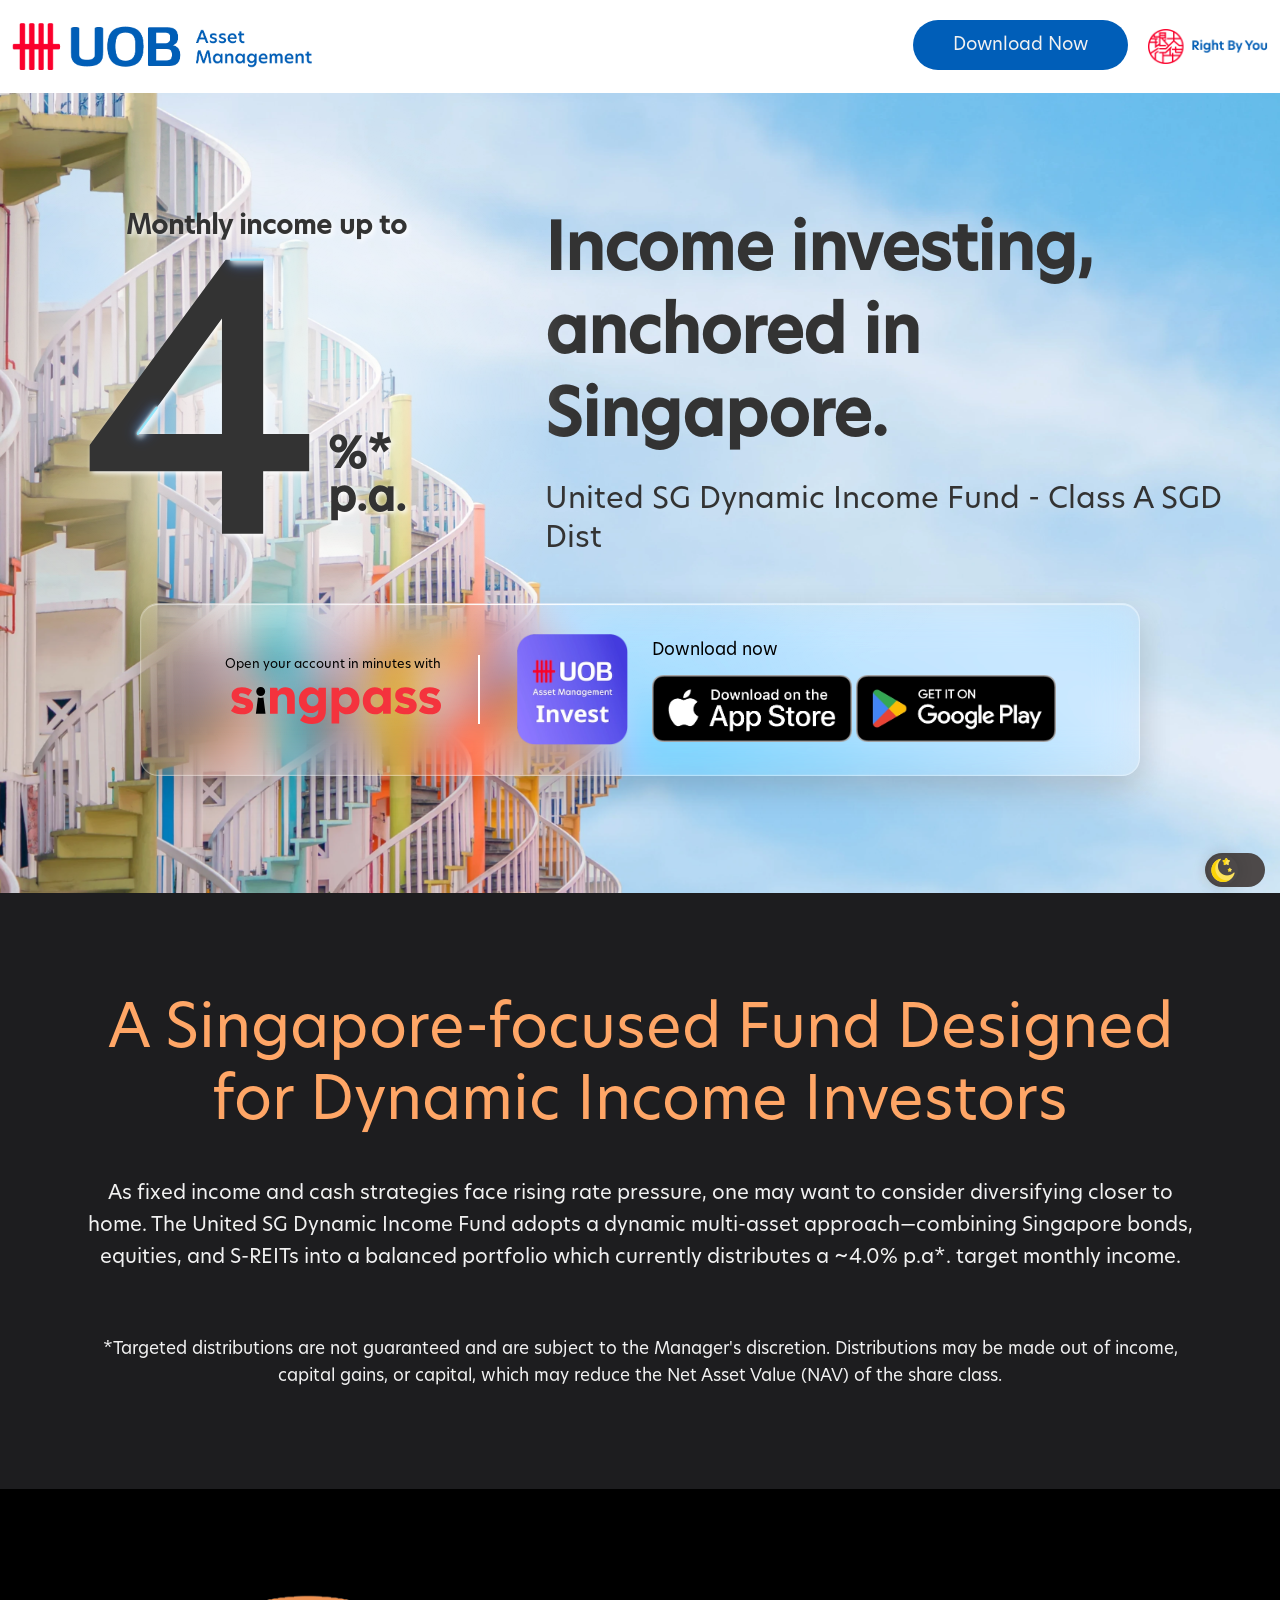
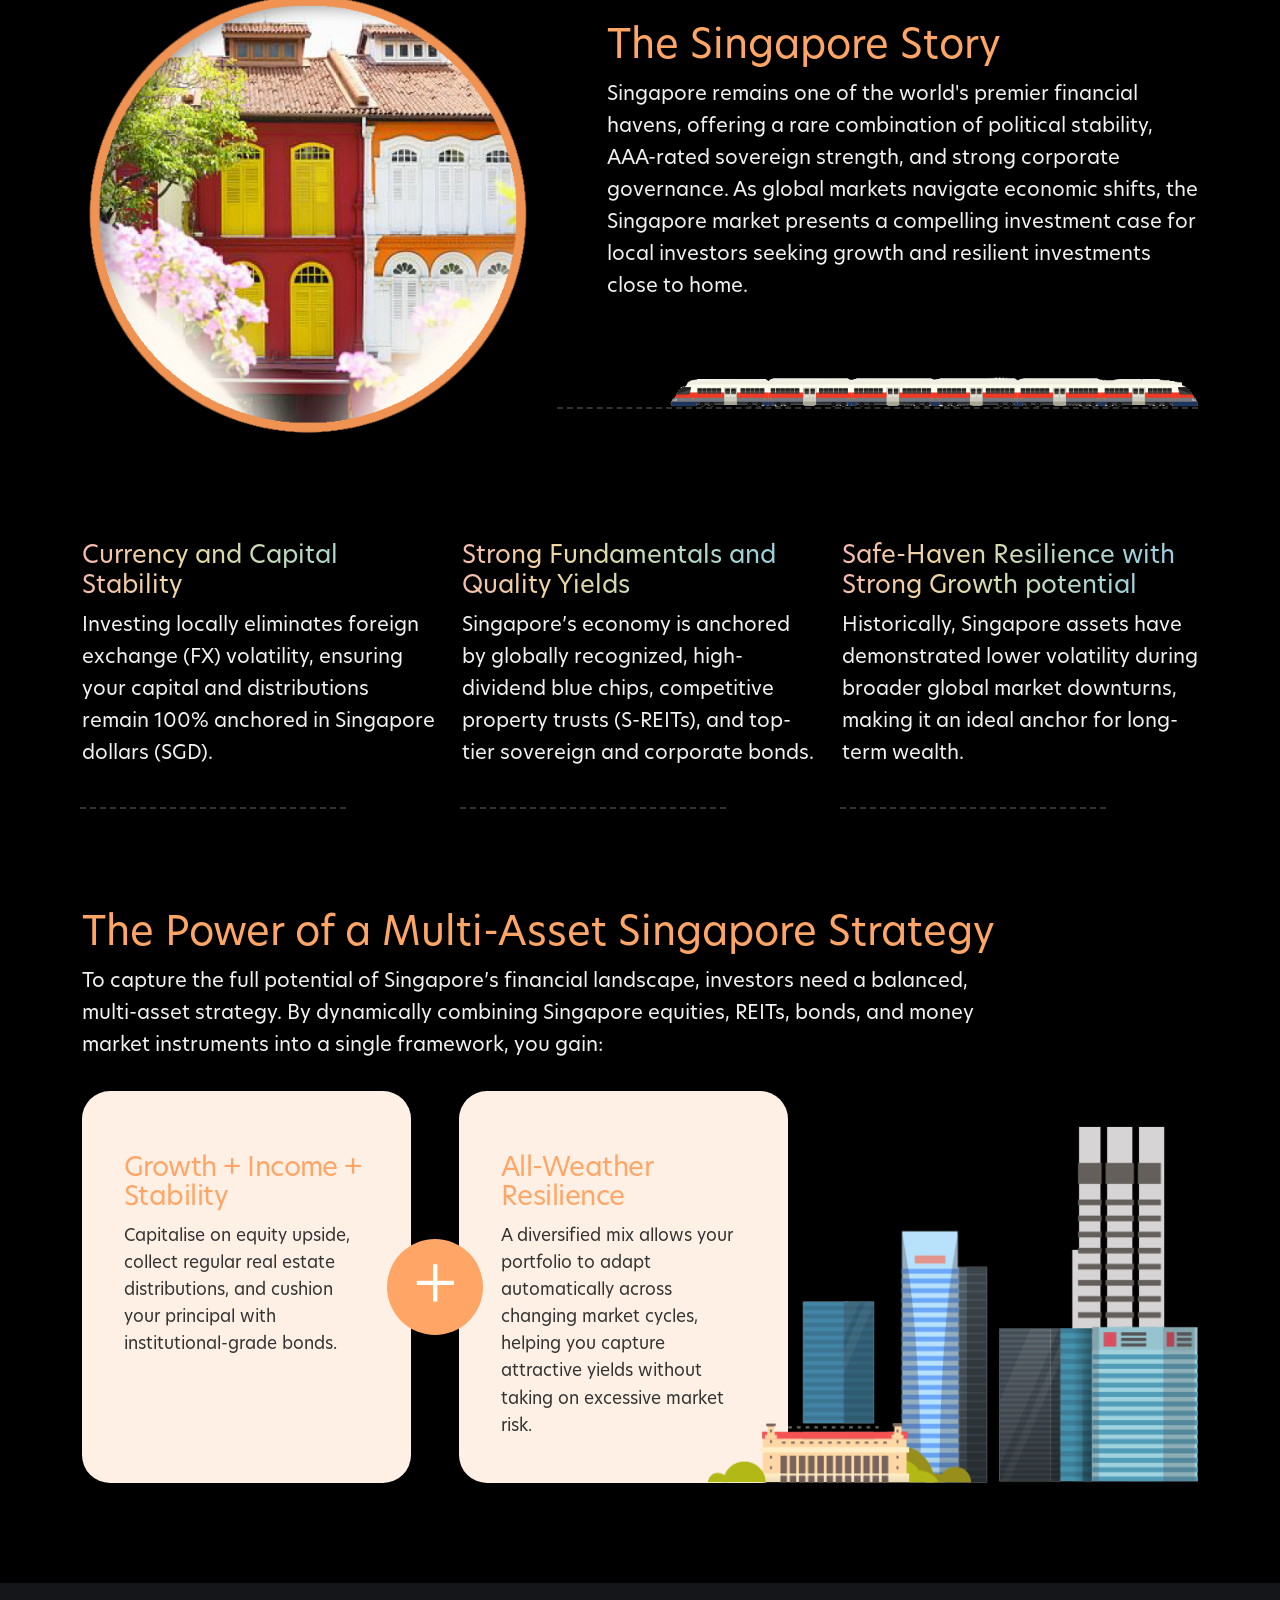
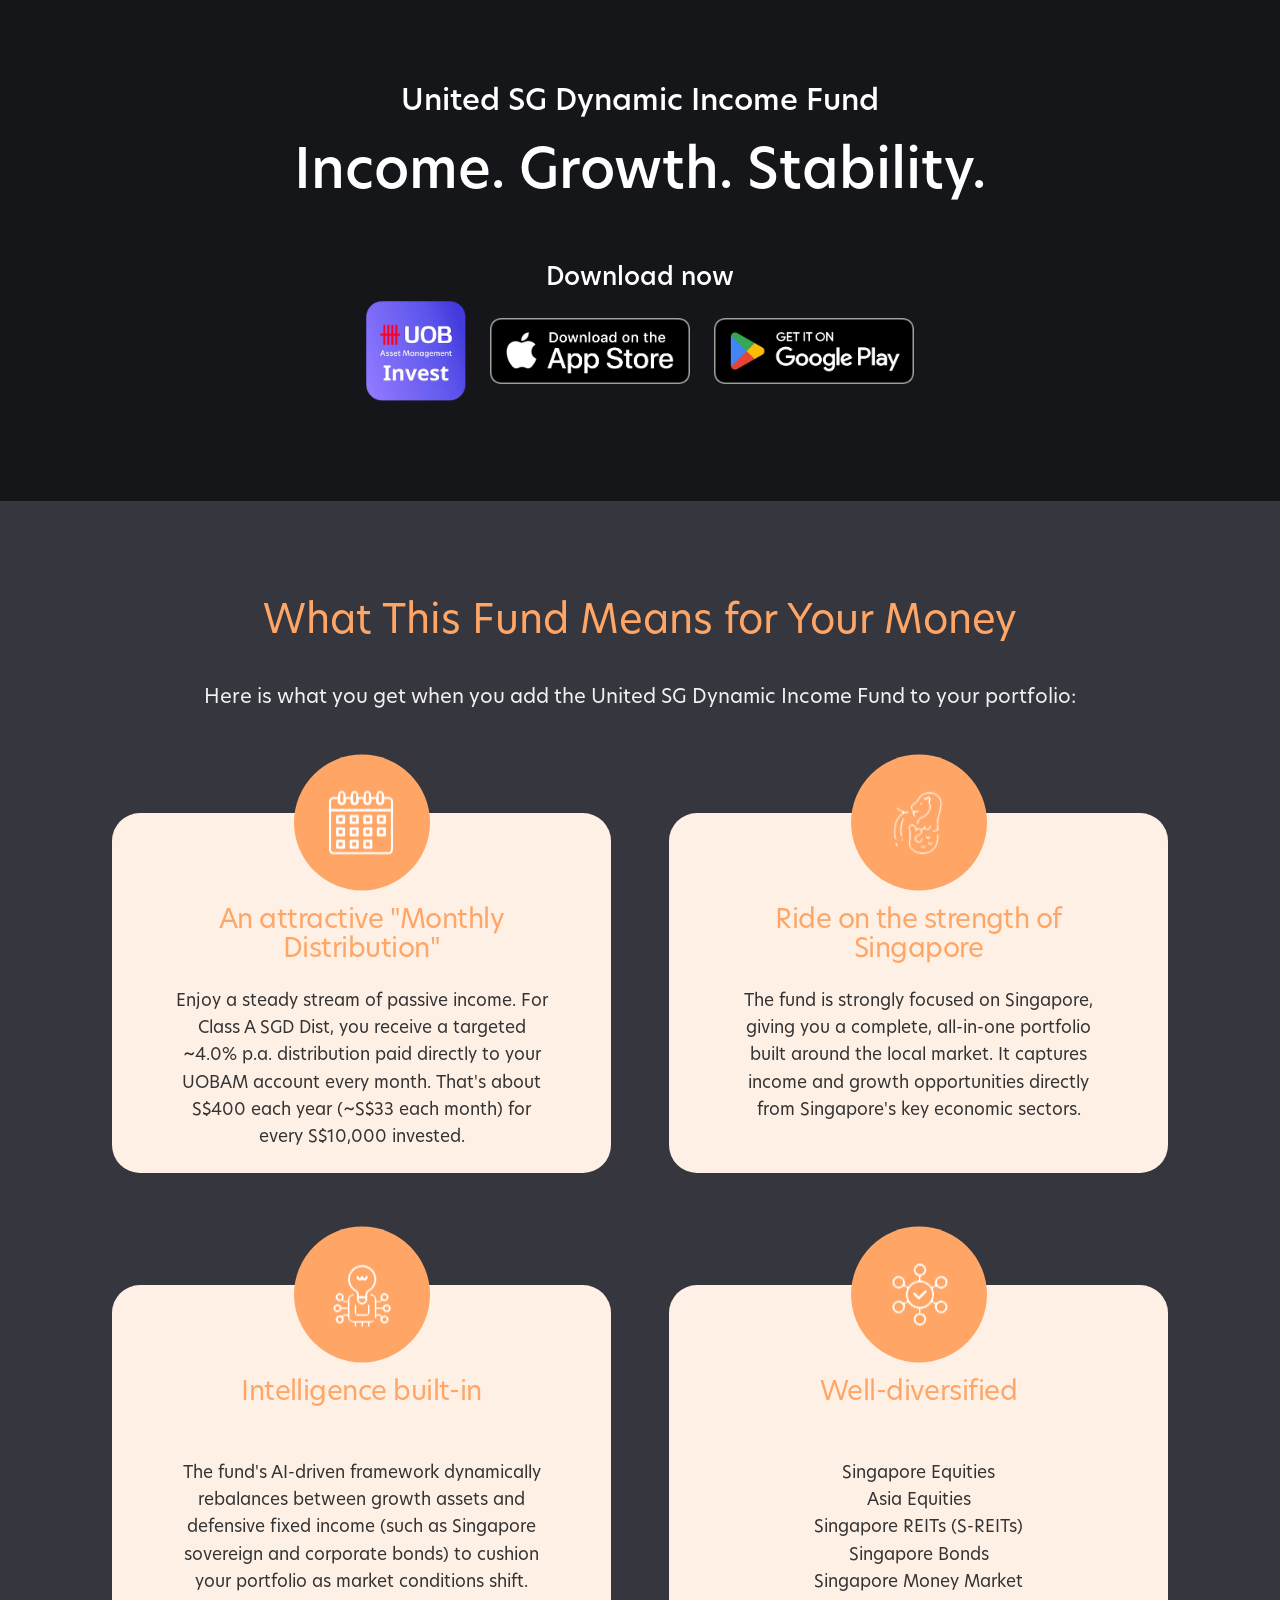
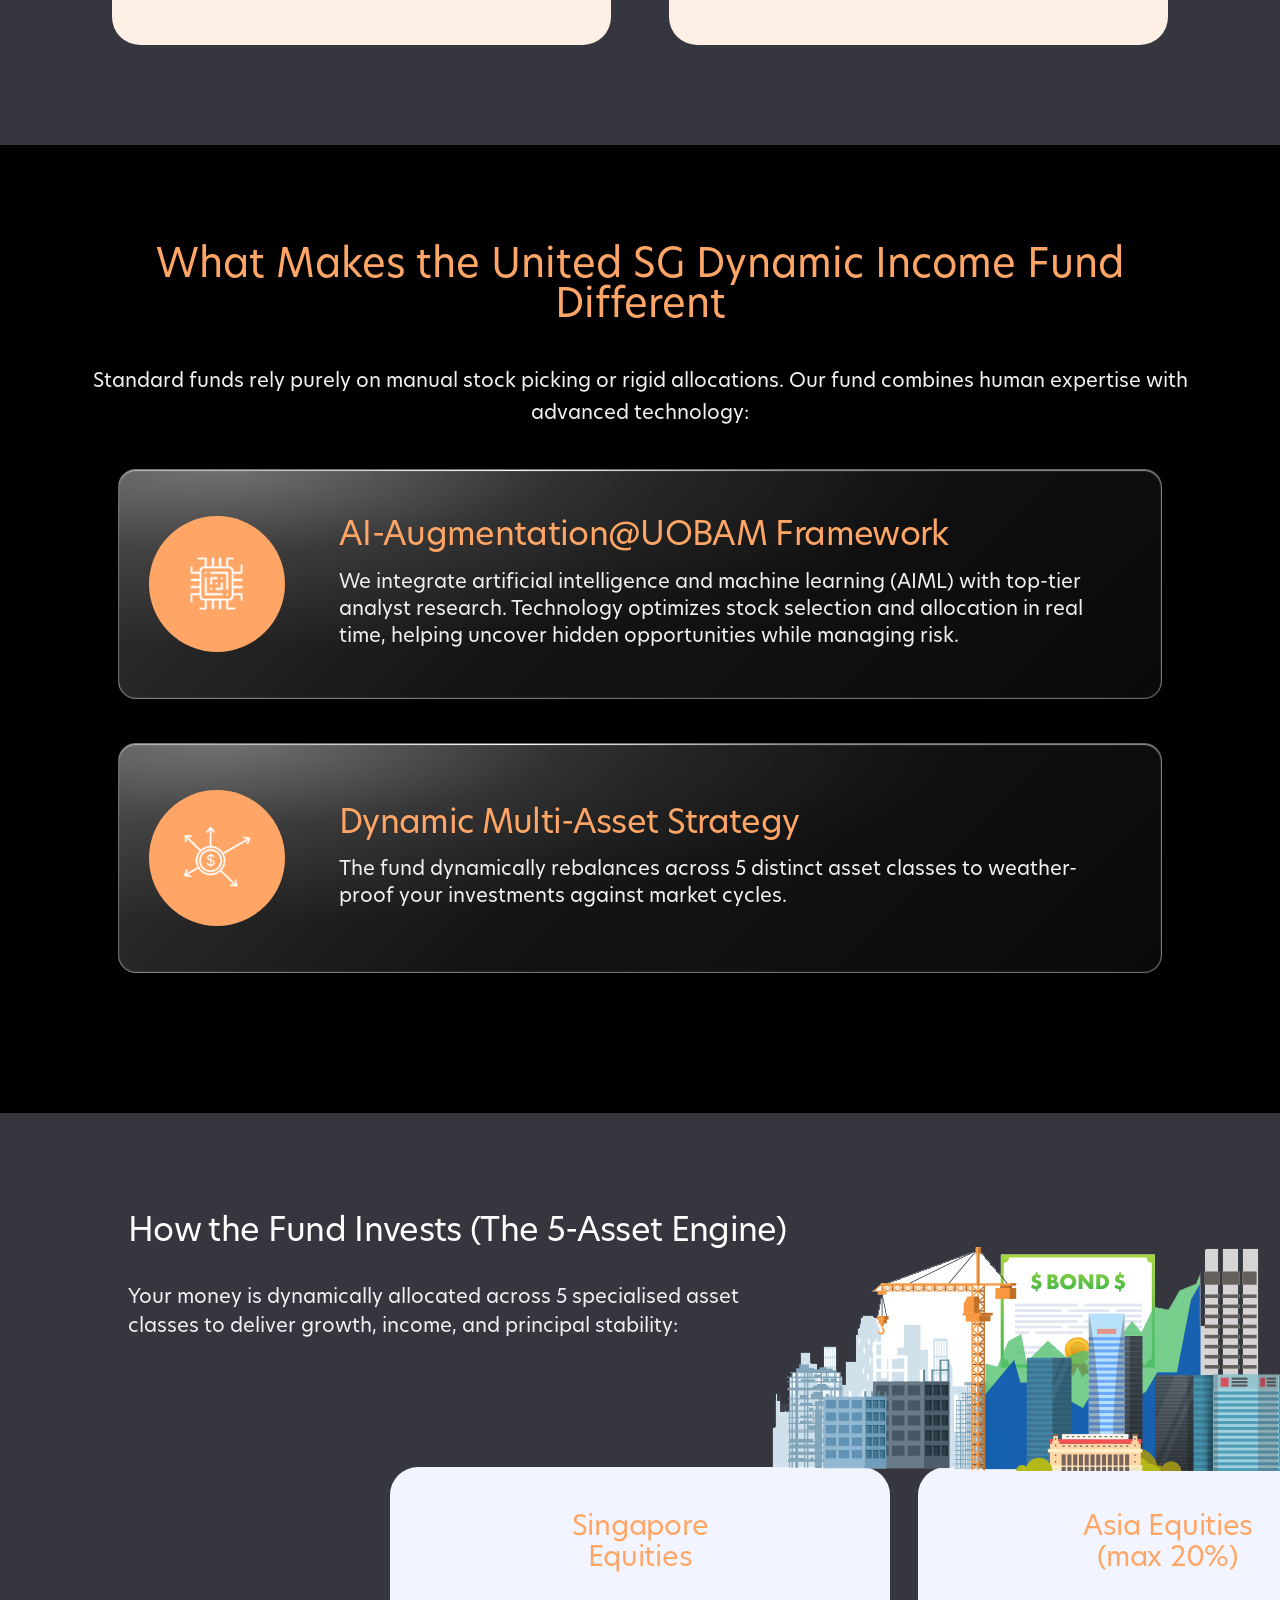
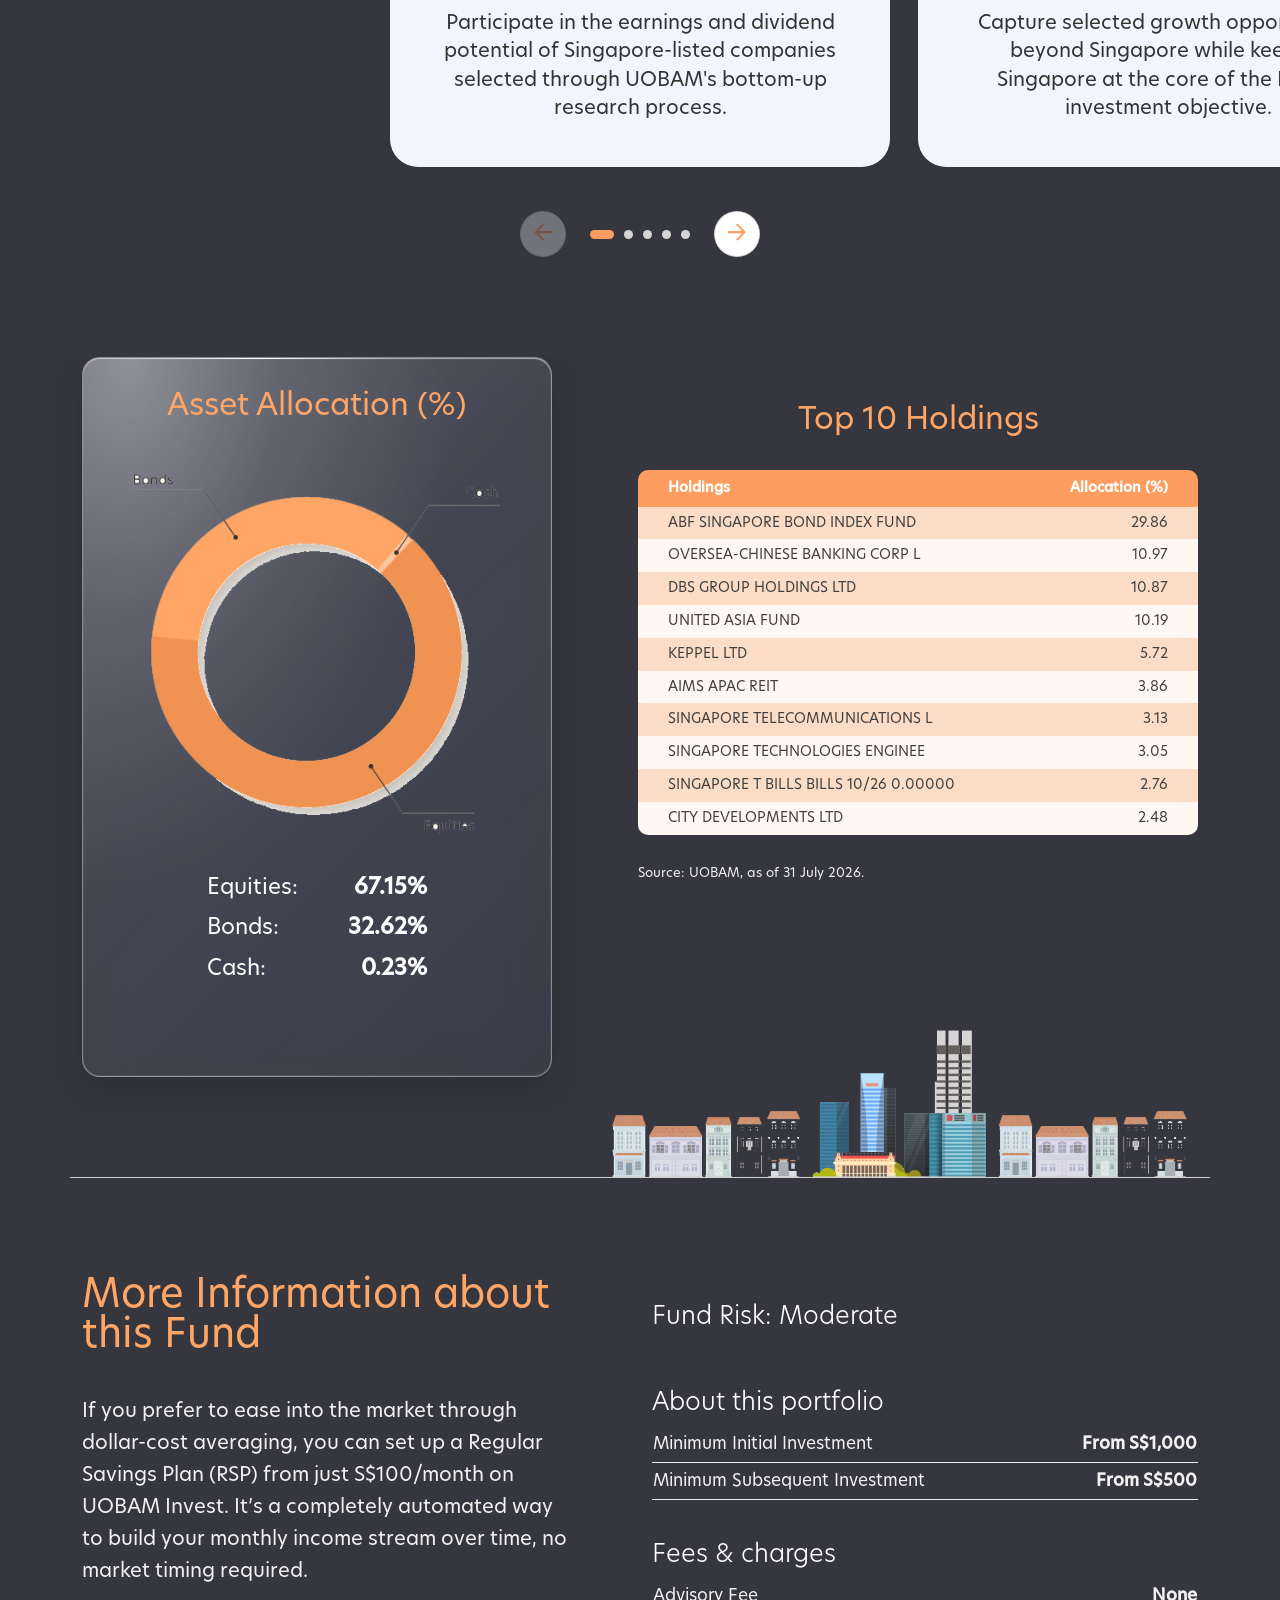
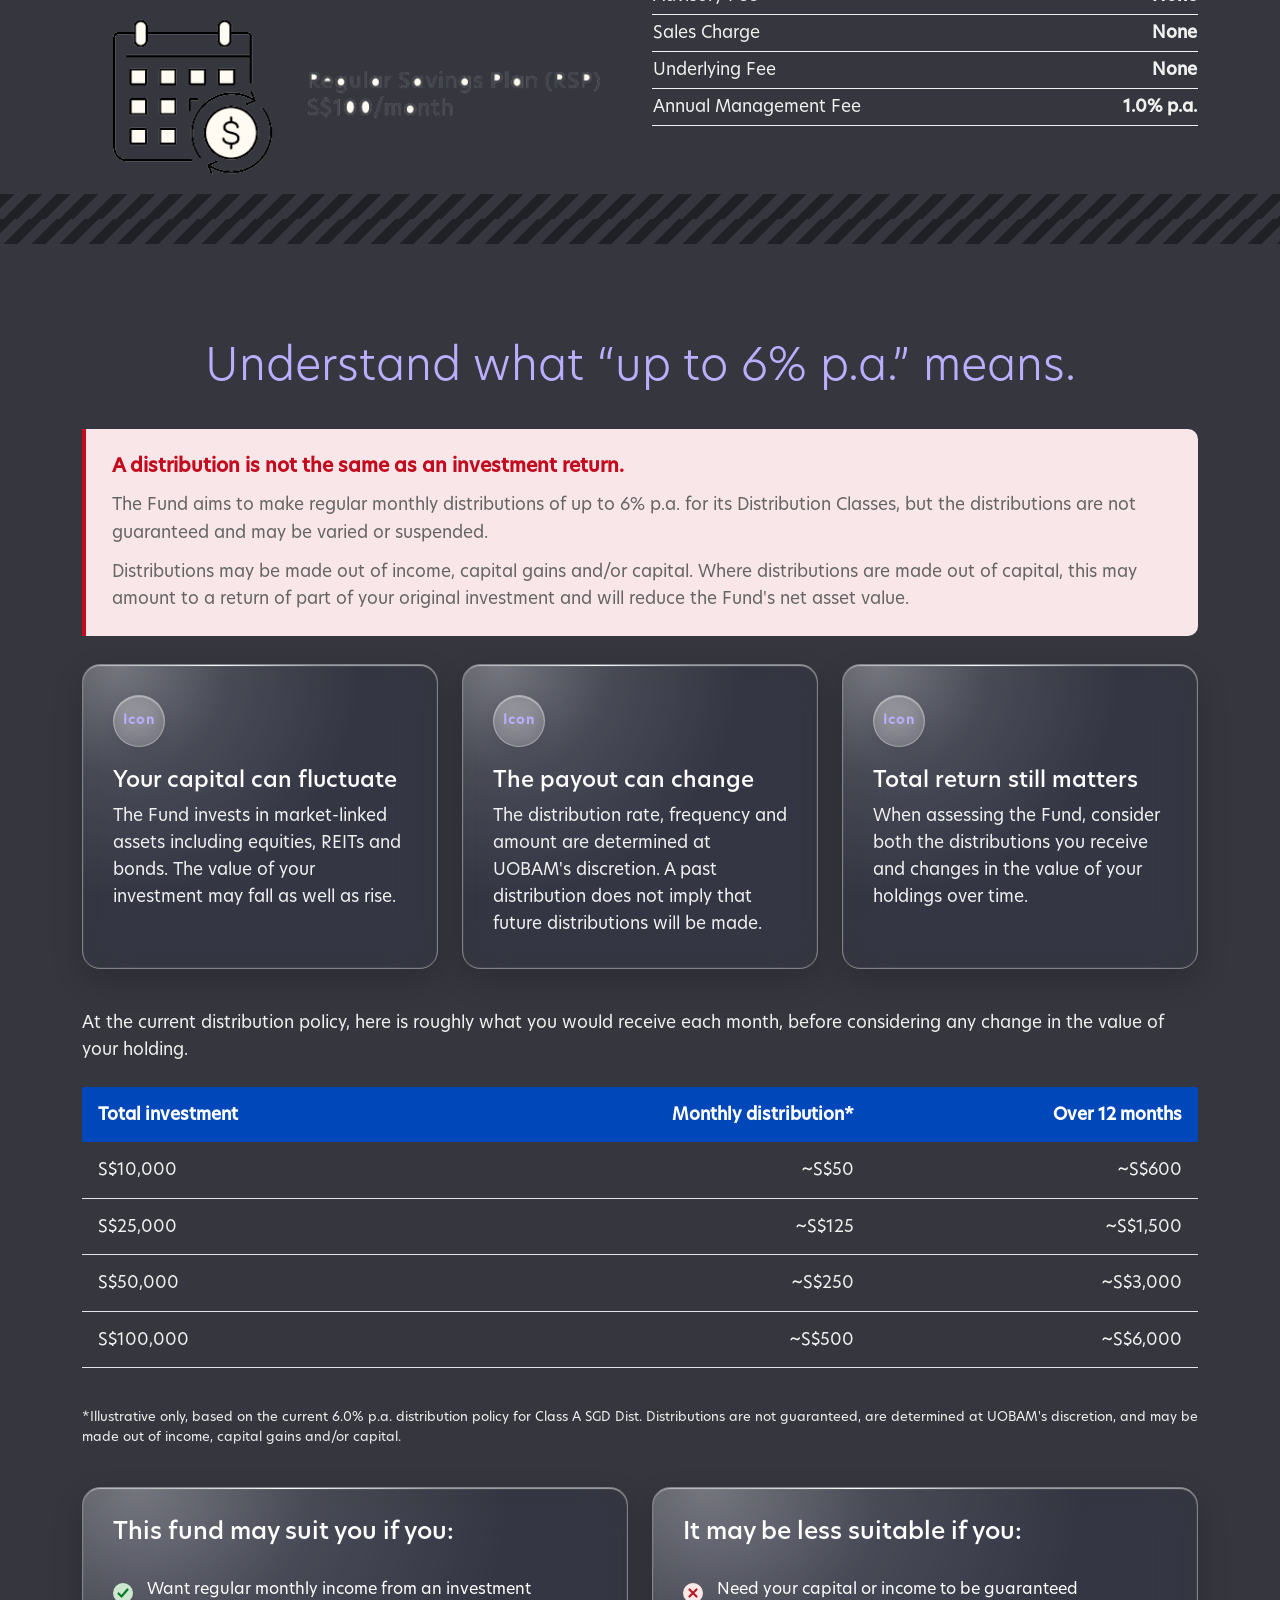
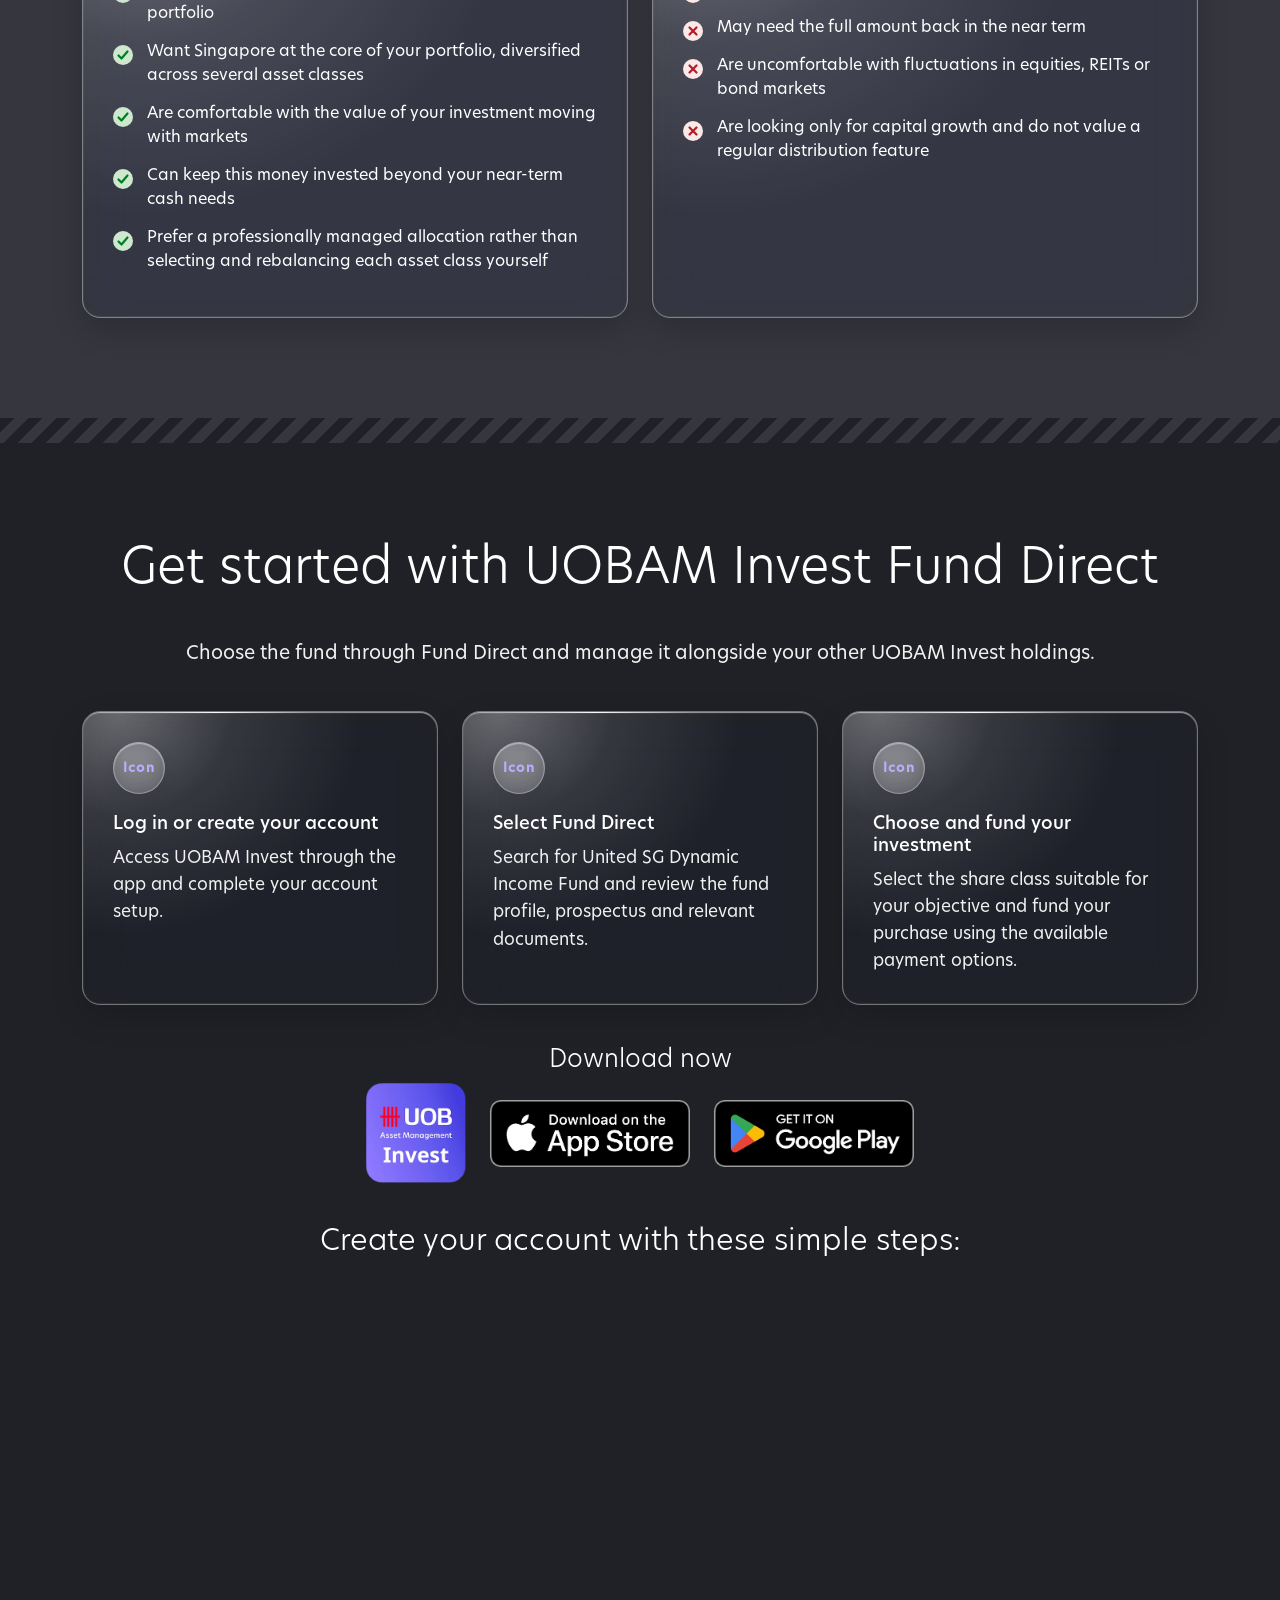
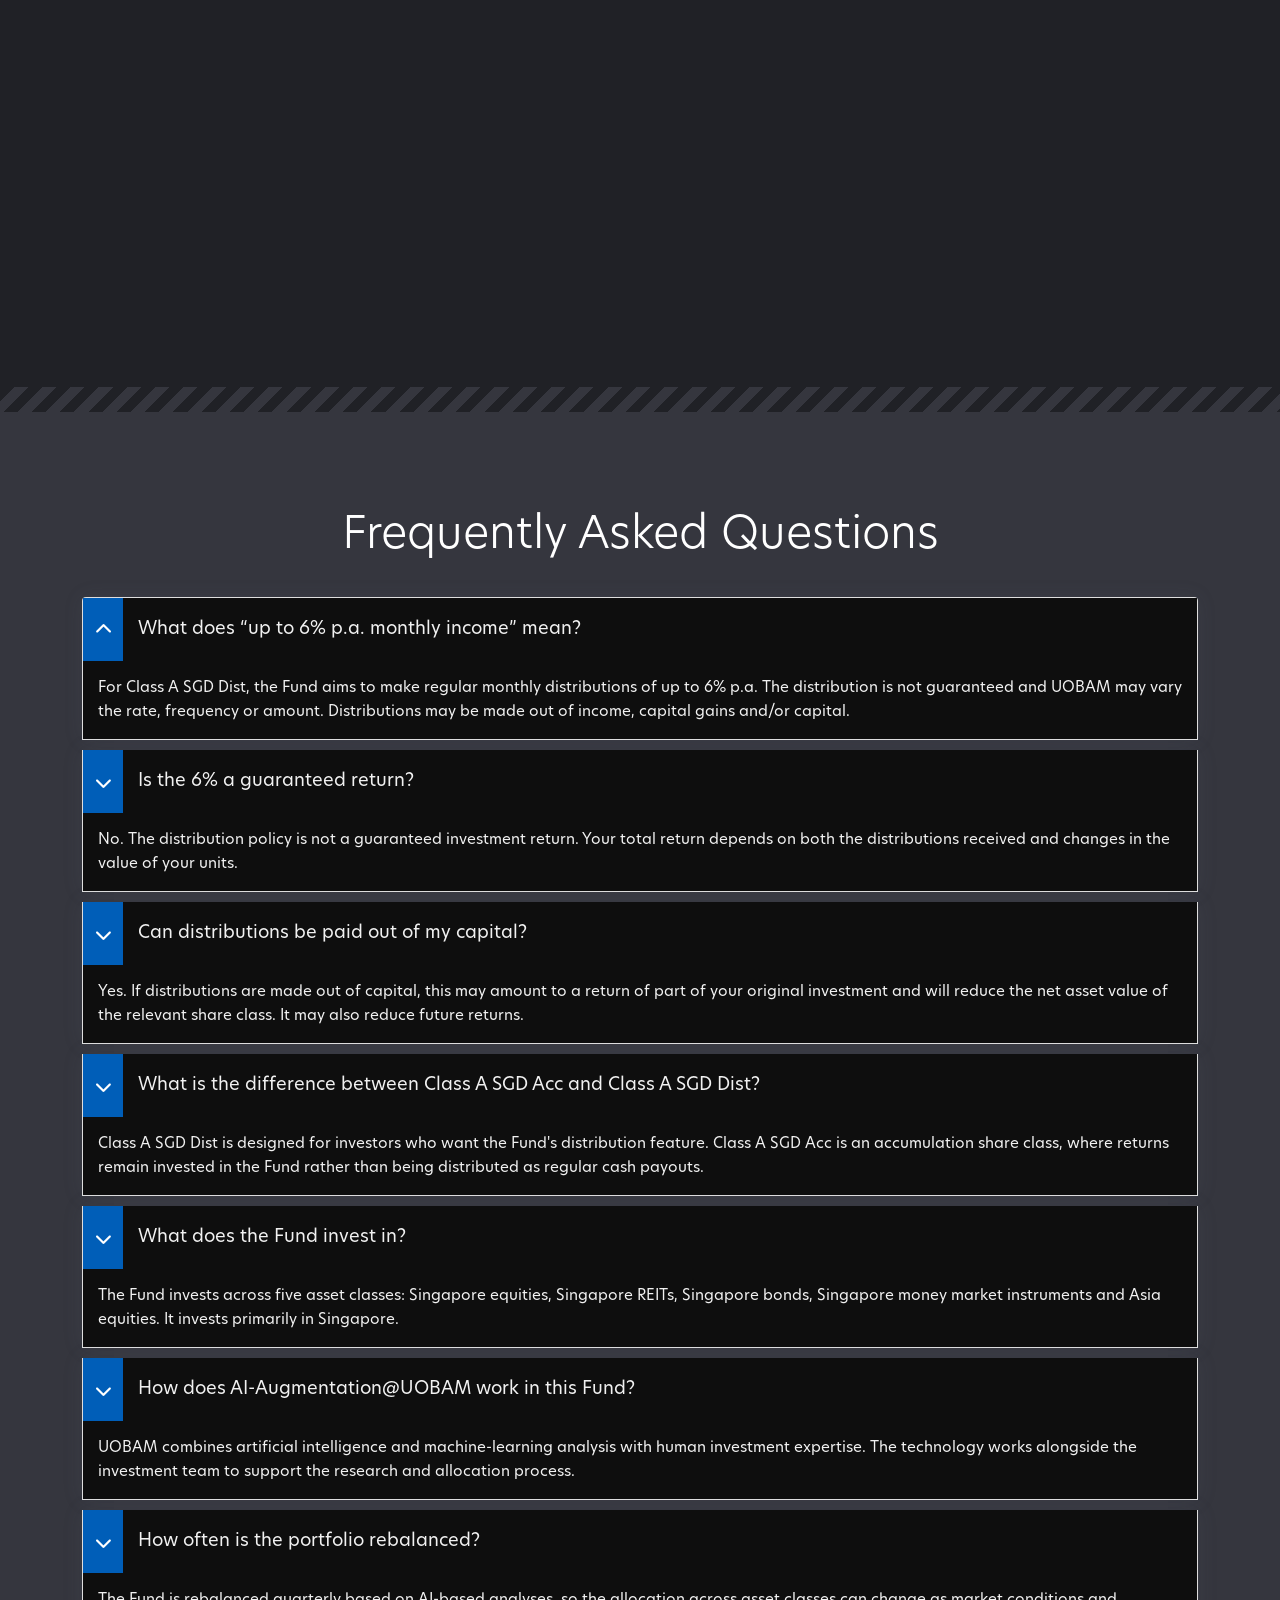
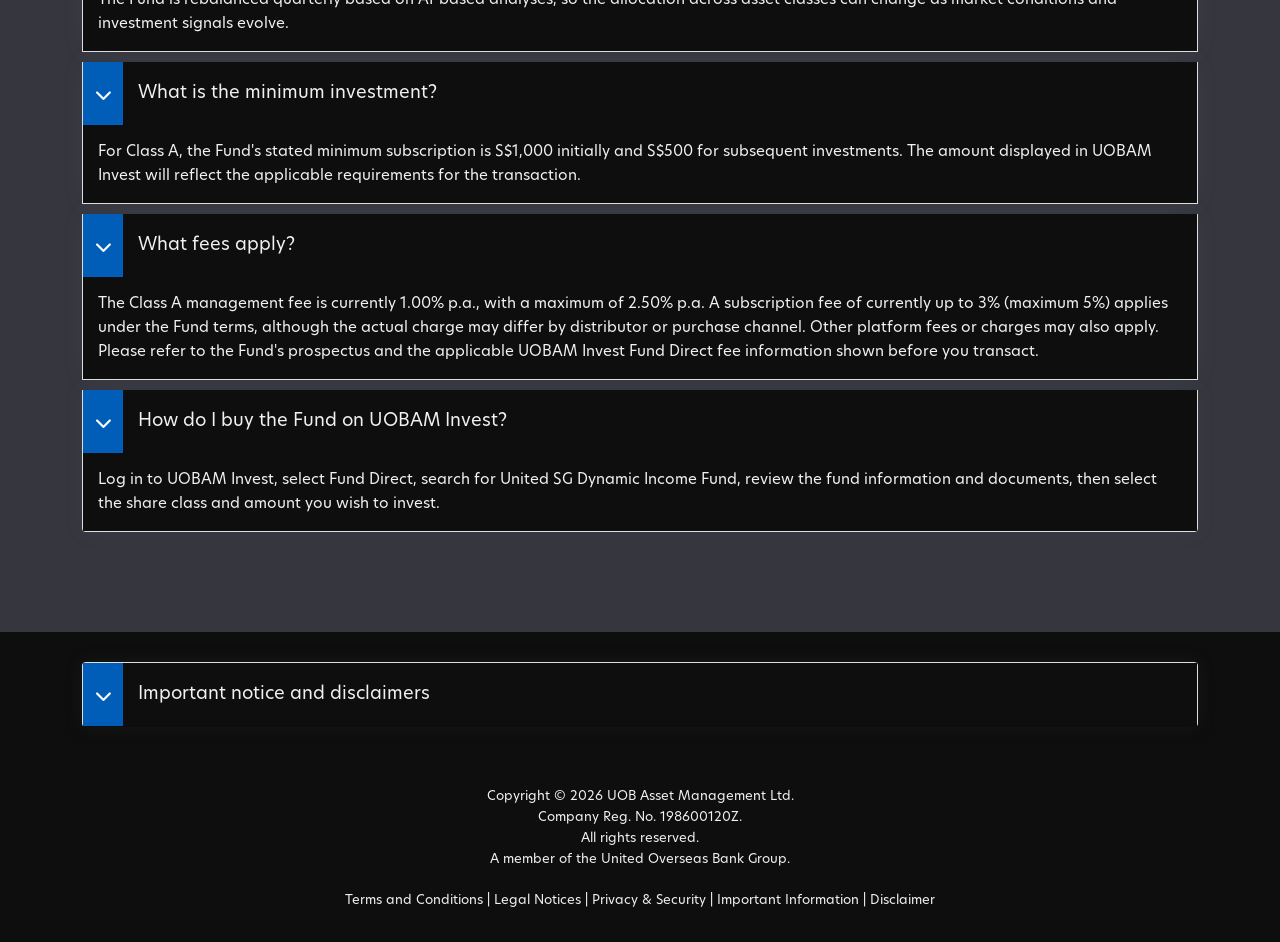
==== commit d674bbb0: "update" ====
--- a/public/usgdif/united-sg-dynamic-income-fund.html
+++ b/public/usgdif/united-sg-dynamic-income-fund.html
@@ -360,34 +360,25 @@
 </section>
 <!-- What Makes the United SG Dynamic Income Fund Different Area END--> 
 <!-- How the Fund Invests (The 5-Asset Engine) -->
-	<section id="sg-fundAssetEngine" class="sg-fundAssetEngine">
-
+<section id="sg-fundAssetEngine" class="sg-fundAssetEngine"> 
+  
   <!-- =====================================================
        INTRO
        ===================================================== -->
   <div class="sg-fundAssetEngine-intro">
-
     <div class="sg-fundAssetEngine-introCopy">
       <h2>How the Fund Invests (The 5-Asset Engine)</h2>
-
-      <p>
-        Your money is dynamically allocated across 5 specialised asset classes
-        to deliver growth, income, and principal stability:
-      </p>
-    </div>
-
-
+      <p> Your money is dynamically allocated across 5 specialised asset classes
+        to deliver growth, income, and principal stability: </p>
+    </div>
+    
     <!-- Optional illustration -->
-    <div class="sg-fundAssetEngine-visual">
-      <img
+    <div class="sg-fundAssetEngine-visual"> <img
         src="assets/usgdif-images/singapore-skyline2.webp"
         alt=""
-      >
-    </div>
-
-  </div>
-
-
+      > </div>
+  </div>
+  
   <!-- =====================================================
        CARDS
        ===================================================== -->
@@ -395,241 +386,239 @@
     class="sg-fundAssetEngine-track"
     tabindex="0"
     aria-label="Fund asset classes"
-  >
-
+  > 
+    
     <!-- CARD 1 -->
     <article class="sg-fundAssetEngine-card sg-fundAssetEngine-card--blue">
-
-      <h3>
-        Singapore<br>
-        Equities
-      </h3>
-
-      <p>
-        Participate in the earnings and dividend potential of
+      <h3> Singapore<br>
+        Equities </h3>
+      <p> Participate in the earnings and dividend potential of
         Singapore-listed companies selected through UOBAM's
-        bottom-up research process.
-      </p>
-
+        bottom-up research process. </p>
     </article>
-
-
+    
     <!-- CARD 2 -->
     <article class="sg-fundAssetEngine-card sg-fundAssetEngine-card--blue">
-
-      <h3>
-        Asia Equities<br>
-        (max 20%)
-      </h3>
-
-      <p>
-        Capture selected growth opportunities beyond Singapore while
-        keeping Singapore at the core of the Fund's investment objective.
-      </p>
-
+      <h3> Asia Equities<br>
+        (max 20%) </h3>
+      <p> Capture selected growth opportunities beyond Singapore while
+        keeping Singapore at the core of the Fund's investment objective. </p>
     </article>
-
-
+    
     <!-- CARD 3 -->
     <article class="sg-fundAssetEngine-card sg-fundAssetEngine-card--peach">
-
-      <h3>
-        Singapore<br>
-        REITs
-      </h3>
-
-      <p>
-        Access listed real estate businesses that can provide an additional
-        source of income and diversification within the portfolio.
-      </p>
-
+      <h3> Singapore<br>
+        REITs </h3>
+      <p> Access listed real estate businesses that can provide an additional
+        source of income and diversification within the portfolio. </p>
     </article>
-
-
+    
     <!-- CARD 4 -->
     <article class="sg-fundAssetEngine-card sg-fundAssetEngine-card--purple">
-
-      <h3>
-        Singapore<br>
-        Bonds
-      </h3>
-
-      <p>
-        Add fixed-income exposure that can contribute income and help
-        balance equity-market risk.
-      </p>
-
+      <h3> Singapore<br>
+        Bonds </h3>
+      <p> Add fixed-income exposure that can contribute income and help
+        balance equity-market risk. </p>
     </article>
-
-
+    
     <!-- CARD 5 -->
     <article class="sg-fundAssetEngine-card sg-fundAssetEngine-card--purple">
-
-      <h3>
-        Singapore Money<br>
-        Market Instruments
-      </h3>
-
-      <p>
-        Provide a more defensive allocation when the portfolio calls
-        for greater liquidity and lower market sensitivity.
-      </p>
-
+      <h3> Singapore Money<br>
+        Market Instruments </h3>
+      <p> Provide a more defensive allocation when the portfolio calls
+        for greater liquidity and lower market sensitivity. </p>
     </article>
-
-  </div>
-
-
+  </div>
+  
   <!-- =====================================================
        CAROUSEL CONTROLS
        Only shown below 1200px
        ===================================================== -->
   <div class="sg-fundAssetEngine-controls">
-
     <button
       class="sg-fundAssetEngine-arrow sg-fundAssetEngine-prev"
       type="button"
       aria-label="Previous asset class"
-    >
-      <span aria-hidden="true">&#8592;</span>
-    </button>
-
-
+    > <span aria-hidden="true">&#8592;</span> </button>
     <div
       class="sg-fundAssetEngine-dots"
       aria-label="Asset class navigation"
     >
-
       <button
         class="sg-fundAssetEngine-dot is-active"
         type="button"
         aria-label="Go to Singapore Equities"
         data-slide="0"
       ></button>
-
       <button
         class="sg-fundAssetEngine-dot"
         type="button"
         aria-label="Go to Asia Equities"
         data-slide="1"
       ></button>
-
       <button
         class="sg-fundAssetEngine-dot"
         type="button"
         aria-label="Go to Singapore REITs"
         data-slide="2"
       ></button>
-
       <button
         class="sg-fundAssetEngine-dot"
         type="button"
         aria-label="Go to Singapore Bonds"
         data-slide="3"
       ></button>
-
       <button
         class="sg-fundAssetEngine-dot"
         type="button"
         aria-label="Go to Singapore Money Market Instruments"
         data-slide="4"
       ></button>
-
-    </div>
-
-
+    </div>
     <button
       class="sg-fundAssetEngine-arrow sg-fundAssetEngine-next"
       type="button"
       aria-label="Next asset class"
-    >
-      <span aria-hidden="true">&#8594;</span>
-    </button>
-
-  </div>
-
+    > <span aria-hidden="true">&#8594;</span> </button>
+  </div>
 </section>
 <!-- How the Fund Invests (The 5-Asset Engine) END--> 
+<!-- Start Fund Allocation Area -->
+<section id="sg-fundAllocation" class="sg-fundAllocation">
+  <div class="container">
+    <div class="row align-items-center">
+      <div class="sg-fundAllocation-inner"> 
+        
+        <!-- LEFT: ASSET ALLOCATION -->
+        <div class="sg-fundAllocation-allocation glass-card">
+          <h2>Asset Allocation (%)</h2>
+          <div class="sg-fundAllocation-chartWrap"> <img
+          src="assets/usgdif-images/asset-allocation-chart.webp"
+          alt="Asset allocation chart showing Equities 67.15%, Bonds 32.62%, Cash 0.23%"
+          class="sg-fundAllocation-chartImg"
+        > </div>
+          <div class="sg-fundAllocation-figures">
+            <div class="sg-fundAllocation-figure"> <span>Equities:</span> <strong>67.15%</strong> </div>
+            <div class="sg-fundAllocation-figure"> <span>Bonds:</span> <strong>32.62%</strong> </div>
+            <div class="sg-fundAllocation-figure"> <span>Cash:</span> <strong>0.23%</strong> </div>
+          </div>
+        </div>
+        
+        <!-- RIGHT: TOP 10 HOLDINGS -->
+        <div class="sg-fundAllocation-holdings">
+          <h2>Top 10 Holdings</h2>
+          <div class="sg-fundAllocation-tableWrap">
+            <table class="sg-fundAllocation-table">
+              <thead>
+                <tr>
+                  <th>Holdings</th>
+                  <th>Allocation (%)</th>
+                </tr>
+              </thead>
+              <tbody>
+                <tr>
+                  <td>ABF SINGAPORE BOND INDEX FUND</td>
+                  <td>29.86</td>
+                </tr>
+                <tr>
+                  <td>OVERSEA-CHINESE BANKING CORP L</td>
+                  <td>10.97</td>
+                </tr>
+                <tr>
+                  <td>DBS GROUP HOLDINGS LTD</td>
+                  <td>10.87</td>
+                </tr>
+                <tr>
+                  <td>UNITED ASIA FUND</td>
+                  <td>10.19</td>
+                </tr>
+                <tr>
+                  <td>KEPPEL LTD</td>
+                  <td>5.72</td>
+                </tr>
+                <tr>
+                  <td>AIMS APAC REIT</td>
+                  <td>3.86</td>
+                </tr>
+                <tr>
+                  <td>SINGAPORE TELECOMMUNICATIONS L</td>
+                  <td>3.13</td>
+                </tr>
+                <tr>
+                  <td>SINGAPORE TECHNOLOGIES ENGINEE</td>
+                  <td>3.05</td>
+                </tr>
+                <tr>
+                  <td>SINGAPORE T BILLS BILLS 10/26 0.00000</td>
+                  <td>2.76</td>
+                </tr>
+                <tr>
+                  <td>CITY DEVELOPMENTS LTD</td>
+                  <td>2.48</td>
+                </tr>
+              </tbody>
+            </table>
+          </div>
+          <p class="sg-fundAllocation-source"> Source: UOBAM, as of 31 July 2026. </p>
+          <div class="sg-fundAllocation-skyline"> <img
+          src="assets/usgdif-images/singapore-skyline3.webp"
+          alt=""
+        > </div>
+        </div>
+      </div>
+      <div class="sg-fundAllocation-rule"></div>
+    </div>
+  </div>
+</section>
+<!-- Start Fund Allocation Area END--> 
 <!-- Start Fund Description Area -->
-<section id="fund-description" class="features-area pb-100 background-grey">
-  <div class="container">
-    <div class="section-title">
-      <h2 class="color-5c55eb">One fund. Three ways to put your money to work.</h2>
-    </div>
-    <div class="row align-items-top">
+<section id="fund-description" class="features-area background-grey">
+  <div class="container">
+    <div class="row align-items-center">
       <div class="col-lg-6">
-        <p>United SG Dynamic Income Fund is designed for investors who want regular income without relying on a single asset class or managing a portfolio themselves. <br>
-          <br>
-          Instead of relying on one source of return, the Fund can draw on different parts of the market, primarily in Singapore, while retaining selected exposure to opportunities across Asia. <br>
-        <div class="grid-3" style="margin-top:36px">
-          <div class="card glass-card">
-            <div class="num">ICON</div>
-            <h3>Aim for regular monthly income</h3>
-            <p>For Class A SGD Dist, the Fund aims to make regular monthly distributions of up to 6% p.a.* — giving income-focused investors a more regular payout cadence.</p>
-          </div>
-          <div class="card glass-card">
-            <div class="num">ICON</div>
-            <h3>Diversify across five asset classes</h3>
-            <p>Gain exposure to Singapore equities, Singapore REITs, Singapore bonds, Singapore money market instruments and selected Asia equities in one portfolio.</p>
-          </div>
-          <div class="card glass-card">
-            <div class="num">ICON</div>
-            <h3>Adapt as markets change</h3>
-            <p>The portfolio uses a dynamic asset allocation approach, allowing the mix of growth, income and defensive assets to change as opportunities and risks evolve.</p>
-          </div>
-        </div>
+		  <div class="section-title">
+      <h2>More Information about this Fund</h2>
+    </div>
+        <p class="fundDescriptionInfo">If you prefer to ease into the market through dollar-cost averaging, you can set up a Regular Savings Plan (RSP) from just S$100/month on UOBAM Invest. It’s a completely automated way to build your monthly income stream over time, no market timing required.
         </p>
-        <br>
-        <br>
+		  <div class="regularSavingsPlan"><img
+        src="assets/usgdif-images/regular-savings-plan.webp"
+        alt=""
+      ></div>
       </div>
       <div class="col-lg-6 cashplus-points">
-        <h3><span class="color-5c55eb">Portfolio Risk: </span><span class="color-009790">Aggresive</span></h3>
-        <img src="assets/cash-plus-xtra-images/risk-slider.webp" alt="risk-slider" width="80%" style="padding: 25px 0;">
-        <h3><span class="color-5c55eb">About this portfolio</span></h3>
+        <h3>Fund Risk: Moderate</h3>
+		  <br><br>
+        <h3>About this portfolio</h3>
         <table>
           <tr style="border-bottom: 1px solid;">
-            <td width="60%" style="text-align: left;">Recommended Horizon</td>
-            <td width="40%" style="text-align: right;"><strong>At least 3 years</strong></td>
+            <td width="60%" style="text-align: left;">Minimum Initial Investment</td>
+            <td width="40%" style="text-align: right;"><strong>From S$1,000</strong></td>
           </tr>
           <tr style="border-bottom: 1px solid;">
-            <td style="text-align: left;">Minimum Investment</td>
-            <td style="text-align: right;"><strong>From S$1,000</strong></td>
+            <td style="text-align: left;">Minimum Subsequent Investment</td>
+            <td style="text-align: right;"><strong>From S$500</strong></td>
+          </tr>
+        </table>
+        <h3>Fees &amp; charges</h3>
+        <table>
+          <tr style="border-bottom: 1px solid;">
+            <td width="60%" style="text-align: left;">Advisory Fee</td>
+            <td width="40%" style="text-align: right;"><strong>None</strong></td>
           </tr>
           <tr style="border-bottom: 1px solid;">
-            <td style="text-align: left;">Max Drawdown<sup>*</sup></td>
-            <td style="text-align: right;"><strong>-X.XX%</strong></td>
+            <td width="60%" style="text-align: left;">Sales Charge</td>
+            <td width="40%" style="text-align: right;"><strong>None</strong></td>
           </tr>
           <tr style="border-bottom: 1px solid;">
-            <td style="text-align: left;">Withdrawal Time to Bank</td>
-            <td style="text-align: right;"><strong>3 - 5 Business days</strong></td>
+            <td style="text-align: left;">Underlying Fee</td>
+            <td style="text-align: right;"><strong>None</strong></td>
+          </tr>
+          <tr style="border-bottom: 1px solid;">
+            <td style="text-align: left;">Annual Management Fee</td>
+            <td style="text-align: right;"><strong>1.0% p.a.</strong></td>
           </tr>
         </table>
-        <h3><span class="color-5c55eb">Fees &amp; charges</span></h3>
-        <table>
-          <tr style="border-bottom: 1px solid;">
-            <td width="60%" style="text-align: left;">Advisory Fees</td>
-            <td width="40%" style="text-align: right;"><strong>X.XX% p.a.</strong></td>
-          </tr>
-          <tr style="border-bottom: 1px solid;">
-            <td width="60%" style="text-align: left;">Annual Management Fees</td>
-            <td width="40%" style="text-align: right;"><strong>Refer to respective fund prospectus</strong></td>
-          </tr>
-          <tr style="border-bottom: 1px solid;">
-            <td style="text-align: left;">Platform Charges</td>
-            <td style="text-align: right;"><strong>Free</strong></td>
-          </tr>
-          <tr style="border-bottom: 1px solid;">
-            <td style="text-align: left;">Withdrawal Fee</td>
-            <td style="text-align: right;"><strong>Free</strong></td>
-          </tr>
-        </table>
-        <p class="maxDrawdown"><sup>*</sup>Max Drawdown refers to the maximum observed loss from a peak to a trough of a portfolio, before a new peak is attained. It is an indicator of downside risk over a specified time period.</p>
-        <hr>
-        <div class="funding-options">
-          <p class="color-5c55eb">Various funding option available:</p>
-          <img src="assets/images-n/egiro_logo.webp" alt="eGiro Logo" width="100"> <img src="assets/images-n/paynow-logo.webp" alt="PayNow Logo" width="100"> <img src="assets/images-n/fast_logo.webp" alt="Fast Logo" width="100">
-          <p>Regular Savings Plan (RSP) is supported for the UOBAM Fund Direct.</p>
-        </div>
       </div>
     </div>
   </div>
--- a/public/usgdif/assets/usgdif-css/style.css
+++ b/public/usgdif/assets/usgdif-css/style.css
@@ -782,8 +782,20 @@
   padding-top: 50px;
   font-size: 17px;
 }
+#fund-description {
+	padding: 75px 0 0 0;
+	background-color: #FFFFFF;
+}
 #fund-description h2 {
-  font-weight: 300;
+  font-weight: 400;
+  font-size: 40px;
+  text-align: left;
+  color: #ffa666;
+  padding-right: 50px;
+}
+.fundDescriptionInfo {
+	font-size: 20px;
+	padding-right: 50px;
 }
 #fund-description h3 {
   font-weight: 300;
@@ -845,7 +857,7 @@
   background-color: #f2f5ff;
 }
 #fund-description table {
-  width: 500px;
+  width: 100%;
   max-width: 100%;
   line-height: 2;
   margin-bottom: 40px;
@@ -1117,74 +1129,56 @@
 What Makes the United SG Dynamic Income Fund Different
 =================================================*/
 #whatThisFundDifferent {
-	padding: 100px 0;
-	background:#FFFFFF;
+  padding: 100px 0;
+  background: #FFFFFF;
 }
 #whatThisFundDifferent .section-title h2 {
-	font-size: 40px;
-	font-weight: 400;
-	color: #333333;
+  font-size: 40px;
+  font-weight: 400;
+  color: #333333;
 }
 #whatThisFundDifferent .sectionIntro {
-	font-size: 20px;
-	text-align: center;
+  font-size: 20px;
+  text-align: center;
 }
 /* ===== THIS FUND DIFFERENT ===== */
 .sg-thisFundDifferent {
   width: 100%;
   max-width: 1560px;
-
   margin: 0 auto;
-
   display: flex;
   flex-direction: column;
-
   gap: 44px;
-
   padding: 40px 36px;
 }
 /* ===== CARD ===== */
 .sg-thisFundDifferent-card {
   width: 100%;
-
   min-height: 230px;
-
   display: flex;
   align-items: center;
-
   gap: 54px;
-
   padding: 42px 68px;
-
   background: #ffffff;
-
   border-radius: 16px;
-
   box-shadow:
     0 12px 30px rgba(0, 0, 0, 0.16);
-
 }
 /* ===== ICON ===== */
 .sg-thisFundDifferent-icon {
   width: 136px;
   height: 136px;
-
   flex: 0 0 136px;
-
   display: flex;
   align-items: center;
   justify-content: center;
-
   border-radius: 50%;
-
   background: #ffa666;
 }
 .sg-thisFundDifferent-icon img {
   display: block;
-
   width: 70px;
   height: 70px;
-
   object-fit: contain;
 }
 /* ===== CONTENT ===== */
@@ -1192,32 +1186,23 @@
   flex: 1;
   min-width: 0;
 }
-
-
 /* Heading */
 .sg-thisFundDifferent-content h3 {
   margin: 0 0 14px;
-
   color: #ffa666;
-
   font-size: 33px;
   font-weight: 400;
   line-height: 1.12;
-
   letter-spacing: -0.02em;
 }
 .mobile-break {
   display: none;
 }
-
 /* Body */
 .sg-thisFundDifferent-content p {
   max-width: 1100px;
-
   margin: 0;
-
   color: #000000;
-
   font-size: 20px;
   font-weight: 400;
   line-height: 1.35;
@@ -1227,235 +1212,340 @@
 How the Fund Invests (The 5-Asset Engine)
 =================================================*/
 #sg-fundAssetEngine {
-	background-color: #FFFFFF;
-	padding: 100px 0;
+  background-color: #FFFFFF;
+  padding: 100px 0 100px 0;
 }
 /* =========================================================
    FUND ASSET ENGINE
    ========================================================= */
-
 .sg-fundAssetEngine {
   width: 100%;
-
   margin: 0 auto;
-
   padding: 70px 36px 60px;
-
   overflow: hidden;
 }
-
-
 /* =========================================================
    INTRO
    ========================================================= */
-
 .sg-fundAssetEngine-intro {
   position: relative;
-
   min-height: 230px;
-
   display: flex;
   align-items: flex-start;
   justify-content: space-between;
-
   gap: 40px;
-
   padding: 0 10% 0;
 }
-
-
 .sg-fundAssetEngine-introCopy {
   position: relative;
   z-index: 2;
-
   width: 65%;
 }
-
-
 .sg-fundAssetEngine-introCopy h2 {
   margin: 0 0 32px;
-
   color: #333333;
-
   font-size: 40px;
   font-weight: 400;
   line-height: 1.15;
-
   letter-spacing: -0.02em;
 }
-
-
 .sg-fundAssetEngine-introCopy p {
   max-width: 780px;
-
   margin: 0;
-
   color: #333333;
-
   font-size: 20px;
   font-weight: 400;
   line-height: 1.45;
 }
-
-
 /* =========================================================
    ILLUSTRATION
    ========================================================= */
-
 .sg-fundAssetEngine-visual {
   position: absolute;
-
   right: 0;
   bottom: -8px;
   margin-bottom: -20px;
-  width: 30%;
-
   z-index: 1;
 }
-
-
 .sg-fundAssetEngine-visual img {
   display: block;
-
   width: 100%;
   height: auto;
-
   object-fit: contain;
   object-position: right bottom;
 }
-
-
 /* =========================================================
    CARD TRACK — DESKTOP
    ========================================================= */
-
 .sg-fundAssetEngine-track {
   display: flex;
   box-sizing: border-box;
   gap: 28px;
-
   overflow-x: auto;
   overflow-y: hidden;
-
-  scroll-snap-type: x mandatory;
+  scroll-snap-type: x proximity;
   scroll-behavior: smooth;
-
   -webkit-overflow-scrolling: touch;
-
-  /*
-   * Centres the focused 500px card.
-   * Neighbouring cards remain visible.
-   */
   padding:
-    24px
-    max(20px, calc((100% - 500px) / 2))
-    26px;
-
+    24px max(20px, calc((100% - 500px) / 2)) 26px;
   scrollbar-width: none;
-
   overscroll-behavior-x: contain;
-  touch-action: pan-x;
+  touch-action: pan-x pan-y;
 }
 .sg-fundAssetEngine-track::-webkit-scrollbar {
   display: none;
 }
-
-
 /* =========================================================
    CARD
    ========================================================= */
-
 .sg-fundAssetEngine-card {
   flex: 0 0 500px;
   box-sizing: border-box;
-  min-height: 415px;
-
+  min-height: 300px;
   display: flex;
   flex-direction: column;
   align-items: center;
-
-  padding: 76px 48px 44px;
-
+  padding: 40px 48px 40px;
   border-radius: 28px;
-
-  text-align: center;
-
+  text-align: center;
   scroll-snap-align: center;
   scroll-snap-stop: always;
 }
-
-
 /* Card colours */
-
 .sg-fundAssetEngine-card--blue {
   background: #f2f5ff;
 }
-
-
 .sg-fundAssetEngine-card--peach {
   background: #fff0e6;
 }
-
-
 .sg-fundAssetEngine-card--purple {
   background: #eeeaff;
 }
-
-
 /* =========================================================
    CARD HEADING
    ========================================================= */
-
 .sg-fundAssetEngine-card h3 {
   min-height: 72px;
-
   display: flex;
   align-items: center;
   justify-content: center;
-
   margin: 0 0 30px;
-
   color: #ffa666;
-
   font-size: 28px;
   font-weight: 400;
   line-height: 1.12;
-
   letter-spacing: -0.01em;
 }
-
-
 /* =========================================================
    CARD COPY
    ========================================================= */
-
 .sg-fundAssetEngine-card p {
   width: 100%;
-
   margin: 0;
-
   color: #333333;
-
   font-size: 20px;
   font-weight: 400;
   line-height: 1.42;
 }
-
-
 /* =========================================================
    CAROUSEL CONTROLS
    Hidden on desktop
    ========================================================= */
-
 .sg-fundAssetEngine-controls {
   display: flex;
   align-items: center;
   justify-content: center;
-
   gap: 24px;
-
   margin-top: 18px;
 }
+/*============================================== */
+
+/*==============================================
+FUND ALLOCATION
+=================================================*/
+#sg-fundAllocation {
+	background: #ffffff;
+}
+.sg-fundAllocation {
+  width: 100%;
+  padding: 0px 46px 22px;
+  overflow: hidden;
+}
+
+.sg-fundAllocation-inner {
+  width: 100%;
+  max-width: 1680px;
+  margin: 0 auto 100px;
+  display: grid;
+  grid-template-columns: 470px minmax(0, 1fr);
+  gap: 86px;
+}
+
+
+/* LEFT PANEL */
+.sg-fundAllocation-allocation {
+  width: 100%;
+  min-height: 720px;
+  padding: 42px 44px 40px;
+  background: rgba(255, 255, 255, 0.72);
+  border: 1px solid rgba(0, 0, 0, 0.08);
+  border-radius: 12px;
+  box-shadow: 0 10px 26px rgba(0, 0, 0, 0.17);
+}
+
+.sg-fundAllocation-allocation h2,
+.sg-fundAllocation-holdings h2 {
+  margin: 0;
+  color: #333333;
+  font-size: 31px;
+  font-weight: 400;
+  line-height: 1.15;
+  text-align: center;
+}
+
+
+/* CHART IMAGE */
+.sg-fundAllocation-chartWrap {
+  width: 100%;
+  margin-top: 28px;
+}
+
+.sg-fundAllocation-chartImg {
+  display: block;
+  width: 100%;
+  max-width: 430px;
+  height: auto;
+  margin: 0 auto;
+}
+
+
+/* FIGURES */
+.sg-fundAllocation-figures {
+  width: 220px;
+  margin: 26px auto 0;
+}
+
+.sg-fundAllocation-figure {
+  display: grid;
+  grid-template-columns: 1fr 80px;
+  gap: 18px;
+  margin-bottom: 14px;
+  color: #333333;
+  font-size: 22px;
+  line-height: 1.2;
+}
+
+.sg-fundAllocation-figure strong {
+  font-weight: 600;
+  text-align: right;
+}
+
+
+/* RIGHT PANEL */
+.sg-fundAllocation-holdings {
+  position: relative;
+  min-width: 0;
+  padding: 45px 0 190px;
+}
+
+
+/* TABLE */
+.sg-fundAllocation-tableWrap {
+  width: 100%;
+  margin-top: 32px;
+  overflow: hidden;
+  border-radius: 10px;
+}
+
+.sg-fundAllocation-table {
+  width: 100%;
+  border-collapse: collapse;
+  color: #3f3f3f;
+  font-size: 14px;
+}
+
+.sg-fundAllocation-table thead {
+  background: #ff9d60;
+  color: #ffffff;
+}
+
+.sg-fundAllocation-table th {
+  padding: 8px 30px;
+  text-align: left;
+  font-weight: 600;
+}
+
+.sg-fundAllocation-table th:first-child {
+  width: 62%;
+}
+
+.sg-fundAllocation-table th:last-child {
+  width: 38%;
+}
+.sg-fundAllocation-table th:first-child,
+.sg-fundAllocation-table td:first-child {
+  text-align: left;
+}
+
+.sg-fundAllocation-table th:last-child,
+.sg-fundAllocation-table td:last-child {
+  text-align: right;
+}
+.sg-fundAllocation-table td {
+  padding: 8px 30px;
+  line-height: 1.2;
+}
+
+.sg-fundAllocation-table tbody tr:nth-child(odd) {
+  background: #fbdcc7;
+}
+
+.sg-fundAllocation-table tbody tr:nth-child(even) {
+  background: #fff7f1;
+}
+
+
+/* SOURCE */
+.sg-fundAllocation-source {
+  margin: 30px 0 0;
+  color: #444444;
+  font-size: 13px;
+  line-height: 1.4;
+}
+
+
+/* SKYLINE */
+.sg-fundAllocation-skyline {
+  position: absolute;
+  left: -35px;
+  right: 0;
+  bottom: -100px;
+  display: flex;
+  align-items: flex-end;
+  justify-content: flex-end;
+  pointer-events: none;
+}
+
+.sg-fundAllocation-skyline img {
+  display: block;
+  width: 100%;
+  max-width: 850px;
+  height: auto;
+  object-fit: contain;
+  object-position: right bottom;
+}
+
+
+/* BOTTOM RULE */
+.sg-fundAllocation-rule {
+  width: 100%;
+  max-width: 1680px;
+  height: 1px;
+  margin: 0 auto;
+  background: #cfcfcf;
+}
+
+
 /*============================================== */
 #uobam_invest_logo2 {
   padding-right: 20px;
@@ -1565,7 +1655,6 @@
   font-weight: 800;
   letter-spacing: .1em;
 }
-
 /* Hover */
 .glass-card:hover {
   transform: translateY(-5px);
--- a/public/usgdif/assets/usgdif-css/dark.css
+++ b/public/usgdif/assets/usgdif-css/dark.css
@@ -196,13 +196,29 @@
 	color: #ffa666!important;
 }
 .theme-dark #sg-fundAssetEngine {
-	background-color: #000000;
+	background-color: #35363e;
 }
 .theme-dark .sg-fundAssetEngine-card h3 {
 	color: #ffa666!important;
 }
 .theme-dark .sg-fundAssetEngine-card p {
 	color: #333333;
+}
+.theme-dark #sg-fundAllocation {
+	background: #35363e;
+}
+.theme-dark .sg-fundAllocation-allocation h2,
+.theme-dark .sg-fundAllocation-holdings h2 {
+  color: #ffa666!important;
+}
+.theme-dark .sg-fundAllocation-figure {
+	color: #FFFFFF;
+}
+.theme-dark #fund-description {
+	background-color: #35363e;
+}
+.theme-dark #fund-description h2{
+	color: #ffa666!important;
 }
 /*# sourceMappingURL=dark.css.map */
 /*================================================
--- a/public/usgdif/assets/usgdif-css/responsive.css
+++ b/public/usgdif/assets/usgdif-css/responsive.css
@@ -381,152 +381,192 @@
   #whatThisFundDifferent .section-title h2 {
     font-size: 33px;
   }
-	/*---------------------------*/
-	 .sg-fundAssetEngine {
+  /*---------------------------*/
+  .sg-fundAssetEngine {
     padding: 38px 0 40px;
   }
-
-
   /* =====================================================
      INTRO
      ===================================================== */
-
   .sg-fundAssetEngine-intro {
     min-height: 0;
-
     display: block;
-
     padding: 0 20px;
   }
-
-
   .sg-fundAssetEngine-introCopy {
     width: 100%;
   }
-
-
   .sg-fundAssetEngine-introCopy h2 {
     margin-bottom: 20px;
-
     font-size: 33px;
-
     line-height: 1.15;
   }
-
-
   .sg-fundAssetEngine-introCopy p {
     max-width: 100%;
-
     font-size: 20px;
-
     line-height: 1.45;
   }
-
-
   /* Put illustration below intro copy */
-
   .sg-fundAssetEngine-visual {
     position: relative;
-
     right: auto;
     bottom: auto;
-
     width: 72%;
     max-width: 330px;
-
-    margin: 24px -21px -30px auto;
-  }
-
-
+    margin: 24px -21px -40px auto;
+  }
   /* =====================================================
      CAROUSEL
      ===================================================== */
-
   .sg-fundAssetEngine-track {
     display: flex;
-
     gap: 16px;
-
     overflow-x: auto;
     overflow-y: hidden;
-
-    scroll-snap-type: x mandatory;
+    scroll-snap-type: x proximity;
     scroll-behavior: smooth;
-
     -webkit-overflow-scrolling: touch;
-
     /*
      * 84% gives a small preview of the next card.
      */
     padding:
-      24px
-      8%
-      22px;
-
+      24px 8% 22px;
     scrollbar-width: none;
-
     overscroll-behavior-x: contain;
-
-    touch-action: pan-x;
-  }
-
-
+    touch-action: pan-x pan-y;
+  }
   .sg-fundAssetEngine-track::-webkit-scrollbar {
     display: none;
   }
-
-
   .sg-fundAssetEngine-card {
-    flex: 0 0 500px;
-
-    min-height: 400px;
-
+    flex: 0 0 380px;
+    min-height: 350px;
     scroll-snap-align: center;
     scroll-snap-stop: always;
-
-    padding: 62px 30px 40px;
-
+    padding: 55px 30px 40px;
     border-radius: 24px;
   }
-
-
   .sg-fundAssetEngine-card h3 {
     min-height: auto;
-
     margin-bottom: 28px;
-
-    font-size: 24px;
-
+    font-size: 30px;
     line-height: 1.12;
   }
-
-
   .sg-fundAssetEngine-card p {
     max-width: 330px;
-
     margin: 0 auto;
-
     font-size: 20px;
-
     line-height: 1.4;
   }
-
-
   /* =====================================================
      CONTROLS
      ===================================================== */
-
   .sg-fundAssetEngine-controls {
     display: flex;
     align-items: center;
     justify-content: center;
-
     gap: 20px;
-
     margin-top: 10px;
   }
-	#sg-fundAssetEngine {
-		padding: 0 0 100px 0;
+  #sg-fundAssetEngine {
+    padding: 75px 0 100px 0;
+  }
+	/*-----------------*/
+	 .sg-fundAllocation {
+    padding: 0px 0px 16px;
+  }
+
+  .sg-fundAllocation-inner {
+    display: flex;
+    flex-direction: column;
+    gap: 42px;
+  }
+
+  .sg-fundAllocation-allocation {
+    width: 100%;
+    min-height: 0;
+    padding: 30px 20px 34px;
+    border-radius: 16px;
+  }
+
+  .sg-fundAllocation-allocation h2,
+  .sg-fundAllocation-holdings h2 {
+    font-size: clamp(27px, calc(5.556vw + 7px), 30px);
+  }
+
+  .sg-fundAllocation-allocation h2 {
+    text-align: center;
+  }
+
+  .sg-fundAllocation-chartWrap {
+    margin-top: 22px;
+  }
+
+  .sg-fundAllocation-chartImg {
+    width: 100%;
+    max-width: 360px;
+  }
+
+  .sg-fundAllocation-figures {
+    width: 210px;
+    margin-top: 18px;
+	text-align: left;
+  }
+	.sg-fundAllocation-figure strong {
+		text-align: right;
+	}
+  .sg-fundAllocation-figure {
+    grid-template-columns: 1fr 80px;
+    gap: 16px;
+    font-size: 20px;
+  }
+
+  .sg-fundAllocation-holdings {
+    width: 100%;
+    padding: 0 0 80px;
+  }
+
+  .sg-fundAllocation-holdings h2 {
+    text-align: left;
+  }
+
+  .sg-fundAllocation-tableWrap {
+    width: 100%;
+    margin-top: 24px;
+    overflow-x: auto;
+    -webkit-overflow-scrolling: touch;
+    border-radius: 8px;
+  }
+
+  .sg-fundAllocation-table {
+    min-width: 430px;
+    font-size: 12px;
+  }
+
+  .sg-fundAllocation-table th,
+  .sg-fundAllocation-table td {
+    padding: 8px 18px;
+  }
+
+  .sg-fundAllocation-source {
+    margin-top: 18px;
+    font-size: 12px;
+  }
+
+  .sg-fundAllocation-skyline {
+    left: auto;
+    right: -10px;
+  }
+
+  .sg-fundAllocation-skyline img {
+    width: 100%;
+    max-width: 520px;
+  }
+	#fund-description h2 {
+		font-size: 33px;
+	}
+	.regularSavingsPlan {
+		padding: 15px 0;
 	}
 }
 @media only screen and (min-width: 768px) and (max-width: 991px) {
@@ -725,119 +765,139 @@
     font-size: 17px;
     line-height: 1.4;
   }
-	 /*---------------------------*/
-	.sg-fundAssetEngine {
+  /*---------------------------*/
+  .sg-fundAssetEngine {
     padding: 46px 0 44px;
   }
-
-
   /* INTRO */
-
   .sg-fundAssetEngine-intro {
     min-height: 190px;
-
     padding: 0 40px;
   }
-
-
   .sg-fundAssetEngine-introCopy {
     width: 68%;
   }
-
-
   .sg-fundAssetEngine-introCopy h2 {
     margin-bottom: 22px;
-
     font-size: 36px;
     line-height: 1.18;
   }
-
-
   .sg-fundAssetEngine-introCopy p {
     font-size: 18px;
     line-height: 1.45;
   }
-
-
   .sg-fundAssetEngine-visual {
     width: 35%;
     right: 20px;
   }
-
-
   /* =====================================================
      CAROUSEL
      ===================================================== */
-
   .sg-fundAssetEngine-track {
     display: flex;
-
     gap: 24px;
-
     overflow-x: auto;
     overflow-y: hidden;
-
     scroll-snap-type: x mandatory;
     scroll-behavior: smooth;
-
     -webkit-overflow-scrolling: touch;
-
     /*
      * Centres a 520px card in the viewport.
      */
     padding:
-      18px
-      calc((100vw - 520px) / 2)
-      22px;
-
+      18px calc((100vw - 520px) / 2) 22px;
     scrollbar-width: none;
   }
-
-
   .sg-fundAssetEngine-track::-webkit-scrollbar {
     display: none;
   }
-
-
   .sg-fundAssetEngine-card {
     flex: 0 0 520px;
-
-    min-height: 380px;
-
+    min-height: 310px;
     scroll-snap-align: center;
     scroll-snap-stop: always;
-
-    padding: 68px 52px 42px;
-  }
-
-
+    padding: 50px 52px 42px;
+  }
   .sg-fundAssetEngine-card h3 {
     min-height: auto;
-
     margin-bottom: 28px;
-
-    font-size: 30px;
-  }
-
-
+    font-size: 35px;
+  }
   .sg-fundAssetEngine-card p {
     max-width: 430px;
-
     font-size: 19px;
     line-height: 1.45;
   }
-
-
   /* CONTROLS */
-
   .sg-fundAssetEngine-controls {
     display: flex;
     align-items: center;
     justify-content: center;
-
     gap: 22px;
-
     margin-top: 16px;
+  }
+	/*-----------------*/
+	.sg-fundAllocation {
+    padding: 0px 28px 20px;
+  }
+
+  .sg-fundAllocation-inner {
+    display: flex;
+    flex-direction: column;
+    gap: 46px;
+  }
+
+  .sg-fundAllocation-allocation {
+    width: 100%;
+    max-width: 620px;
+    min-height: auto;
+    margin: 0 auto;
+    padding: 38px 44px;
+  }
+
+  .sg-fundAllocation-allocation h2,
+  .sg-fundAllocation-holdings h2 {
+    font-size: 30px;
+  }
+
+  .sg-fundAllocation-chartImg {
+    max-width: 420px;
+  }
+
+  .sg-fundAllocation-figures {
+    width: 220px;
+    margin-top: 22px;
+  }
+
+  .sg-fundAllocation-figure {
+    font-size: 21px;
+  }
+
+  .sg-fundAllocation-holdings {
+    width: 100%;
+    padding: 0 0 100px;
+  }
+
+  .sg-fundAllocation-table {
+    font-size: 13px;
+  }
+
+  .sg-fundAllocation-table th,
+  .sg-fundAllocation-table td {
+    padding: 8px 24px;
+  }
+
+  .sg-fundAllocation-source {
+    margin-top: 24px;
+  }
+
+  .sg-fundAllocation-skyline {
+    left: auto;
+  }
+
+  .sg-fundAllocation-skyline img {
+    width: 75%;
+    max-width: 680px;
   }
 }
 @media only screen and (min-width: 992px) and (max-width: 1199px) {
@@ -948,116 +1008,124 @@
     line-height: 1.38;
   }
   /*---------------------------*/
-	 .sg-fundAssetEngine {
+  .sg-fundAssetEngine {
     padding: 54px 0 48px;
   }
-
-
   /* INTRO */
-
   .sg-fundAssetEngine-intro {
     min-height: 205px;
-
     padding: 0 54px;
-
     gap: 30px;
   }
-
-
   .sg-fundAssetEngine-introCopy {
     width: 68%;
   }
-
-
   .sg-fundAssetEngine-introCopy h2 {
     margin-bottom: 24px;
-
     font-size: 42px;
   }
-
-
   .sg-fundAssetEngine-introCopy p {
     font-size: 19px;
     line-height: 1.45;
   }
-
-
   .sg-fundAssetEngine-visual {
     width: 34%;
     right: 24px;
   }
-
-
   /* =====================================================
      CAROUSEL
      ===================================================== */
-
   .sg-fundAssetEngine-track {
     display: flex;
-
     gap: 26px;
-
     overflow-x: auto;
     overflow-y: hidden;
-
     scroll-snap-type: x mandatory;
     scroll-behavior: smooth;
-
     -webkit-overflow-scrolling: touch;
-
     padding:
-      20px
-      calc((100vw - 600px) / 2)
-      24px;
-
+      20px calc((100vw - 600px) / 2) 24px;
     scrollbar-width: none;
   }
-
-
   .sg-fundAssetEngine-track::-webkit-scrollbar {
     display: none;
   }
-
-
   .sg-fundAssetEngine-card {
     flex: 0 0 600px;
-
-    min-height: 390px;
-
+    min-height: 310px;
     scroll-snap-align: center;
     scroll-snap-stop: always;
-
-    padding: 74px 64px 46px;
-  }
-
-
+    padding: 50px 64px 46px;
+  }
   .sg-fundAssetEngine-card h3 {
     min-height: auto;
-
     margin-bottom: 28px;
-
-    font-size: 32px;
-  }
-
-
+    font-size: 40px;
+  }
   .sg-fundAssetEngine-card p {
     max-width: 480px;
-
     font-size: 20px;
     line-height: 1.45;
   }
-
-
   /* CONTROLS */
-
   .sg-fundAssetEngine-controls {
     display: flex;
     align-items: center;
     justify-content: center;
-
     gap: 24px;
-
     margin-top: 18px;
+  }
+	/*----------------*/
+	.sg-fundAllocation {
+    padding: 0px 30px 20px;
+  }
+
+  .sg-fundAllocation-inner {
+    grid-template-columns: 390px minmax(0, 1fr);
+    gap: 54px;
+	margin-bottom: 100px;
+  }
+
+  .sg-fundAllocation-allocation {
+    min-height: 620px;
+    padding: 36px 32px;
+  }
+
+  .sg-fundAllocation-allocation h2,
+  .sg-fundAllocation-holdings h2 {
+    font-size: 27px;
+  }
+
+  .sg-fundAllocation-chartImg {
+    max-width: 340px;
+  }
+
+  .sg-fundAllocation-figures {
+    width: 195px;
+    margin-top: 20px;
+  }
+
+  .sg-fundAllocation-figure {
+    grid-template-columns: 1fr 64px;
+    font-size: 19px;
+  }
+
+  .sg-fundAllocation-holdings {
+    padding-top: 38px;
+    padding-bottom: 155px;
+  }
+
+  .sg-fundAllocation-table {
+    font-size: 12px;
+  }
+
+  .sg-fundAllocation-table th,
+  .sg-fundAllocation-table td {
+    padding: 7px 24px;
+  }
+
+  .sg-fundAllocation-skyline img {
+    max-width: 680px;
   }
 }
 @media only screen and (min-width: 1200px) and (max-width: 1366px) {
@@ -1103,110 +1171,68 @@
   .sg-thisFundYourMoney-card {
     padding: 92px 60px 20px;
   }
-	.sg-fundAssetEngine-introCopy h2 {
-  font-size: 33px;
-	}
+  .sg-fundAssetEngine-introCopy h2 {
+    font-size: 33px;
+  }
 }
-
 /* =========================================================
    CAROUSEL ARROWS
    ========================================================= */
-
 .sg-fundAssetEngine-arrow {
   width: 46px;
   height: 46px;
-
   flex: 0 0 46px;
-
   display: flex;
   align-items: center;
   justify-content: center;
-
   padding: 0;
-
   border: 1px solid rgba(0, 0, 0, 0.15);
   border-radius: 50%;
-
   background: #ffffff;
-
   color: #ff9d60;
-
   font-size: 24px;
   line-height: 1;
-
   cursor: pointer;
-
   transition:
-    background 0.2s ease,
-    color 0.2s ease,
-    opacity 0.2s ease,
-    transform 0.2s ease;
+    background 0.2s ease, color 0.2s ease, opacity 0.2s ease, transform 0.2s ease;
 }
-
-
 .sg-fundAssetEngine-arrow:hover {
   background: #ff9d60;
   color: #ffffff;
-
   transform: scale(1.05);
 }
-
-
 .sg-fundAssetEngine-arrow:disabled {
   opacity: 0.3;
-
   cursor: default;
-
   transform: none;
 }
-
-
 /* =========================================================
    DOTS
    ========================================================= */
-
 .sg-fundAssetEngine-dots {
   display: flex;
   align-items: center;
   justify-content: center;
-
   gap: 10px;
 }
-
-
 .sg-fundAssetEngine-dot {
   width: 9px;
   height: 9px;
-
   padding: 0;
-
   border: 0;
   border-radius: 50%;
-
   background: #d5d5d5;
-
   cursor: pointer;
-
   transition:
-    width 0.25s ease,
-    background 0.25s ease,
-    transform 0.25s ease;
+    width 0.25s ease, background 0.25s ease, transform 0.25s ease;
 }
-
-
 .sg-fundAssetEngine-dot.is-active {
   width: 24px;
-
   border-radius: 20px;
-
   background: #ff9d60;
 }
-
-
 /* Keyboard accessibility */
-
-.sg-fundAssetEngine-arrow:focus-visible,
-.sg-fundAssetEngine-dot:focus-visible {
+.sg-fundAssetEngine-arrow:focus-visible, .sg-fundAssetEngine-dot:focus-visible {
   outline: 2px solid #ff9d60;
   outline-offset: 3px;
 }
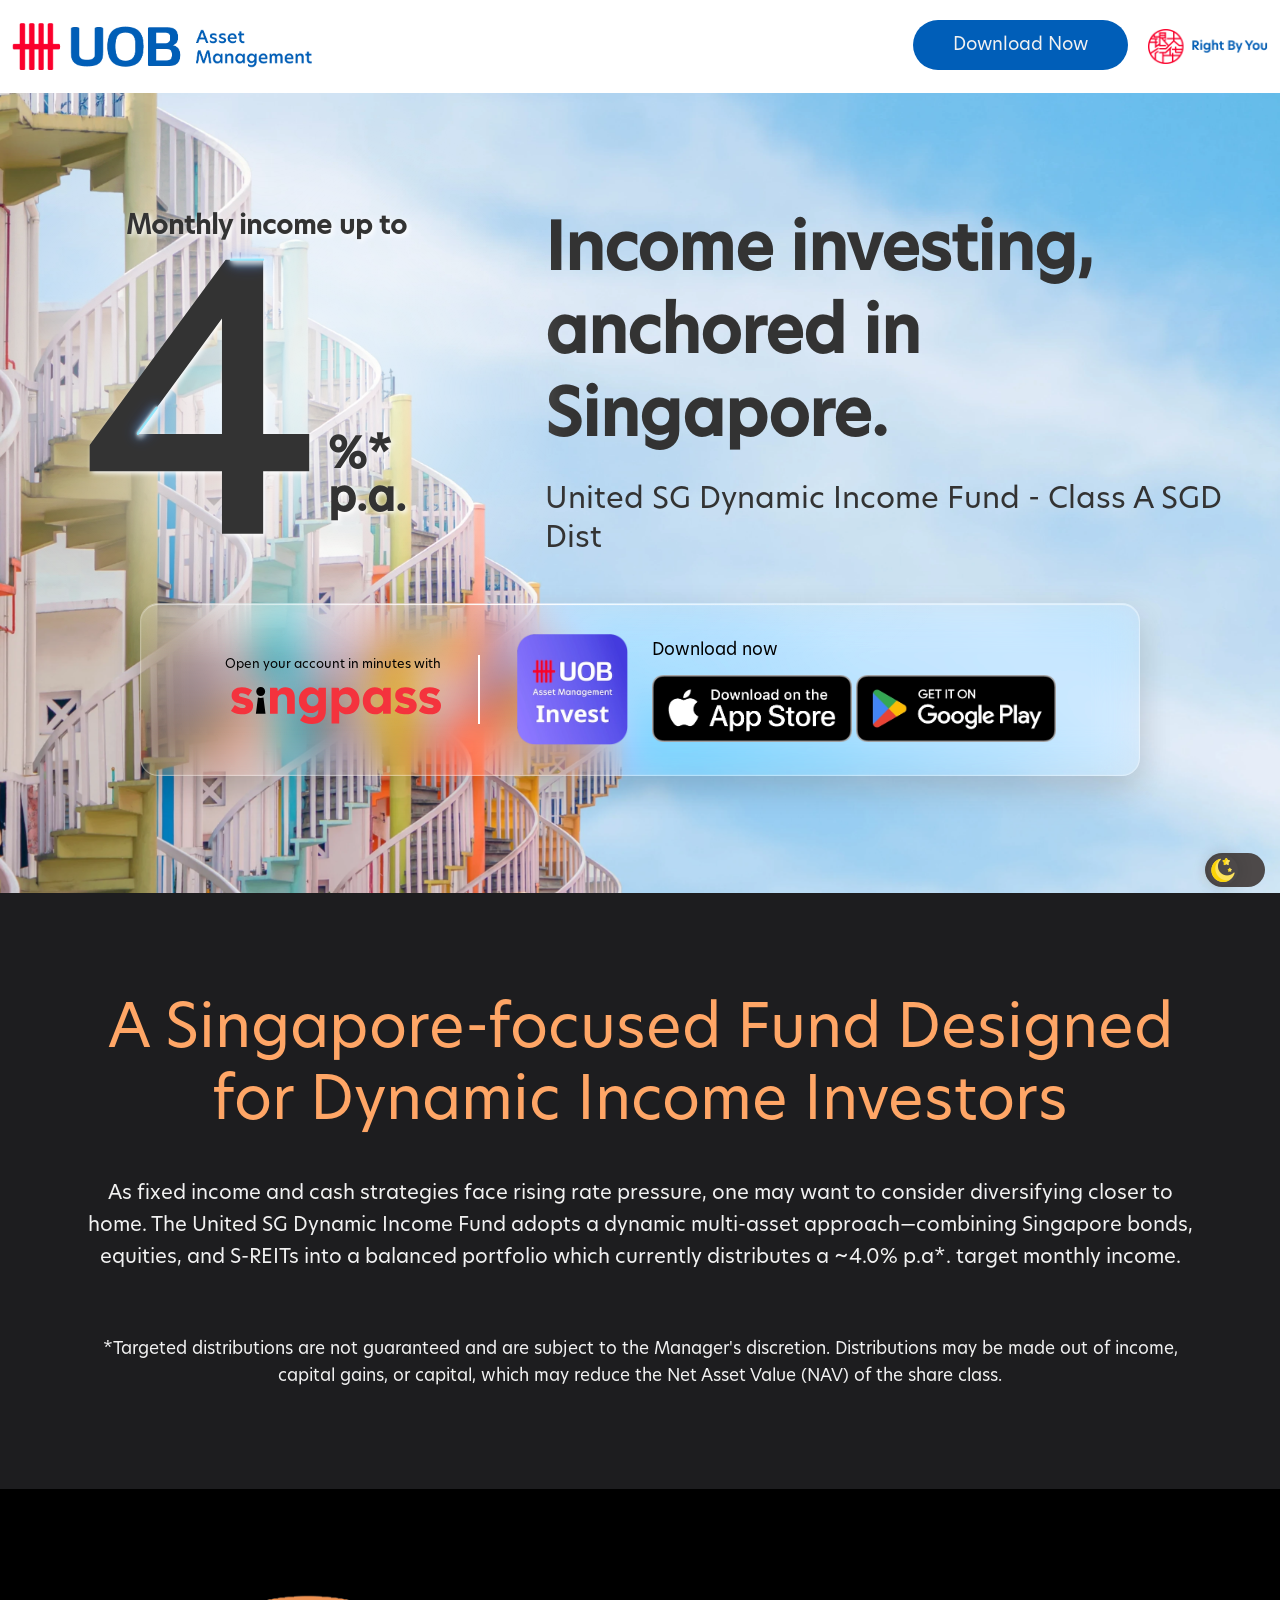
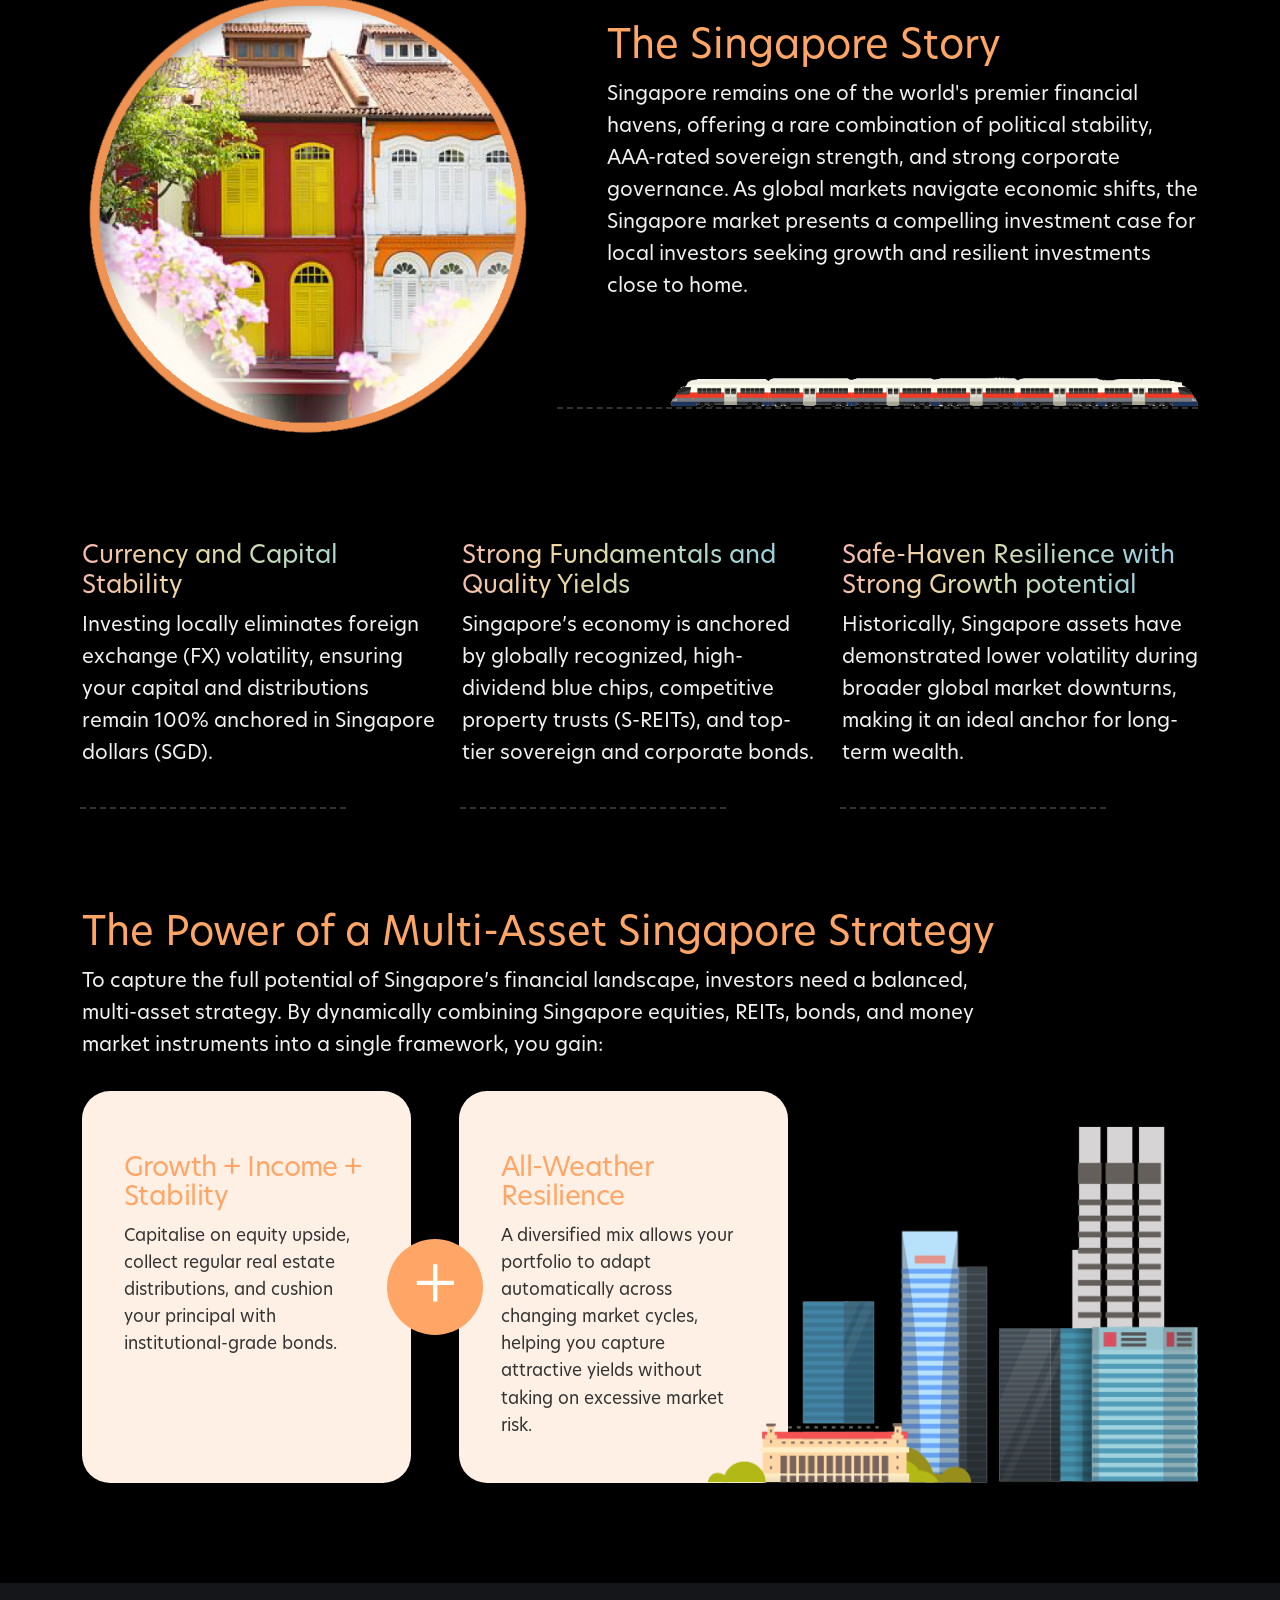
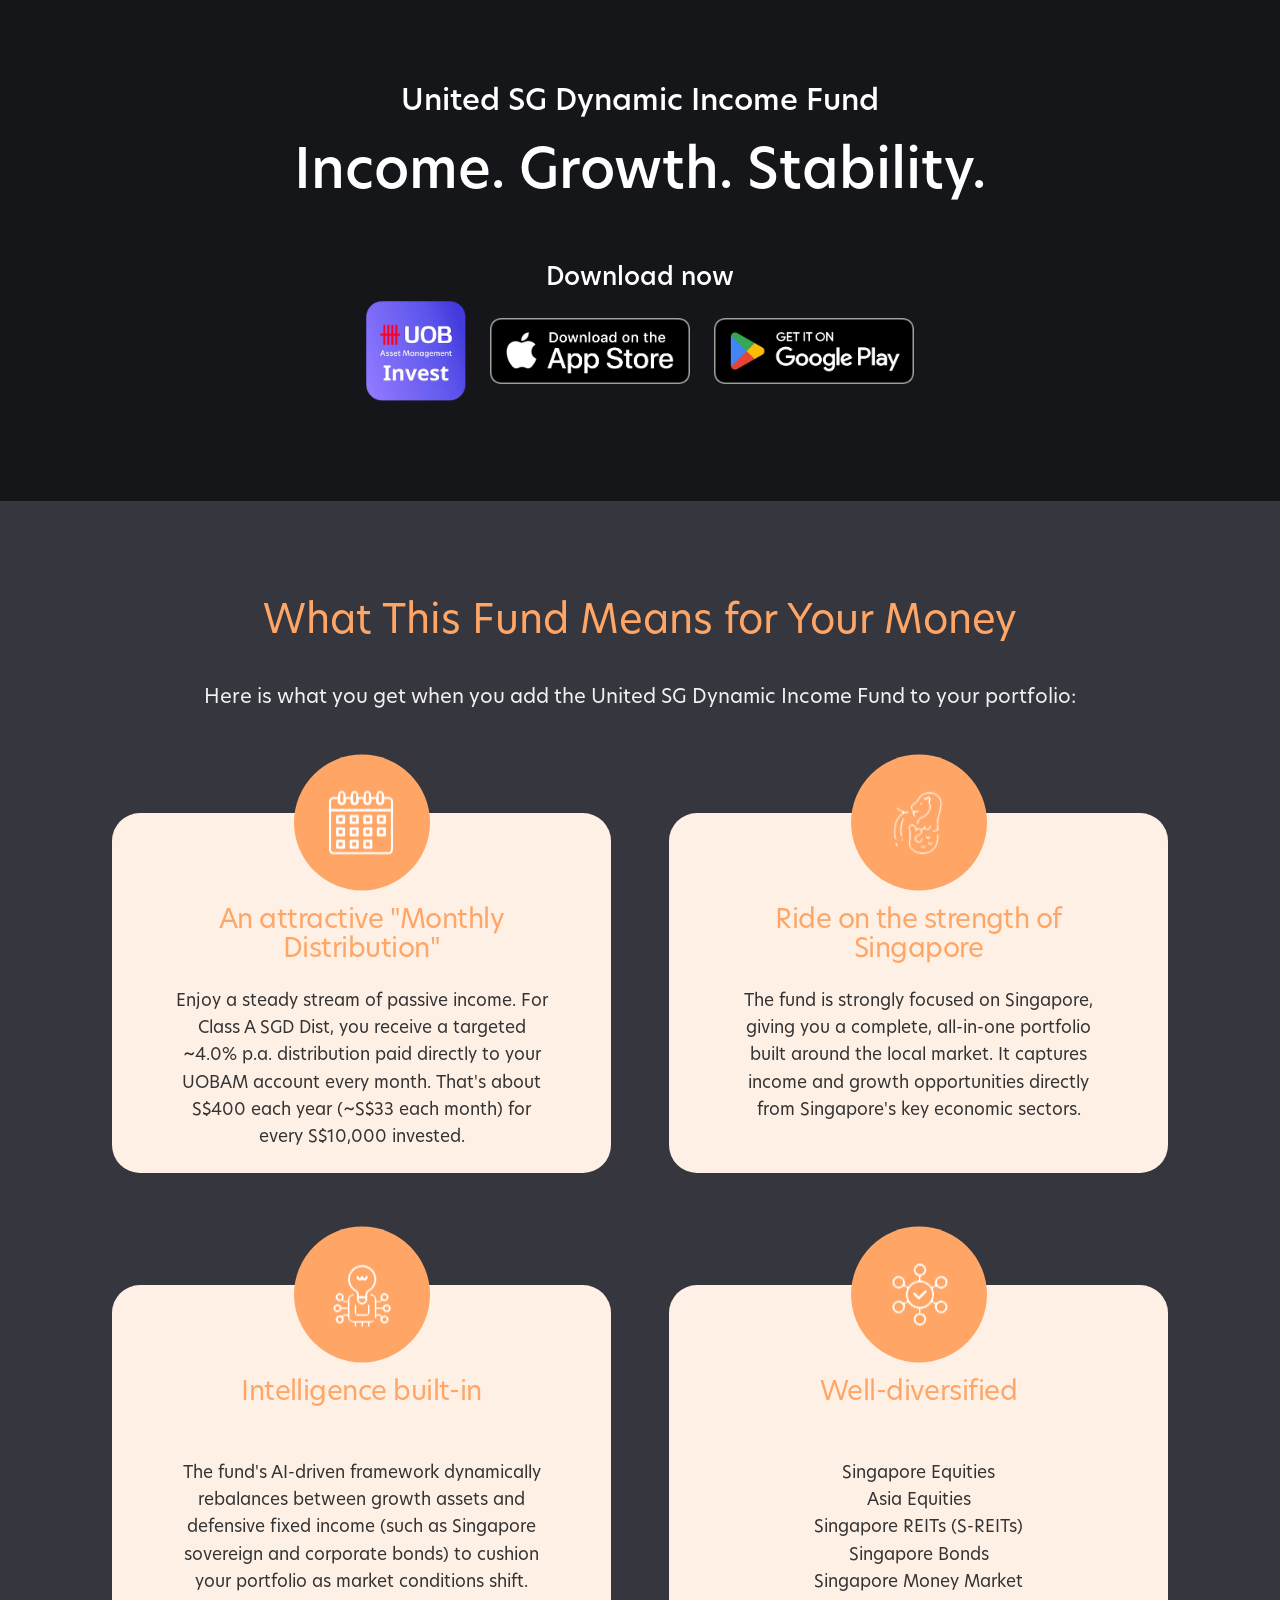
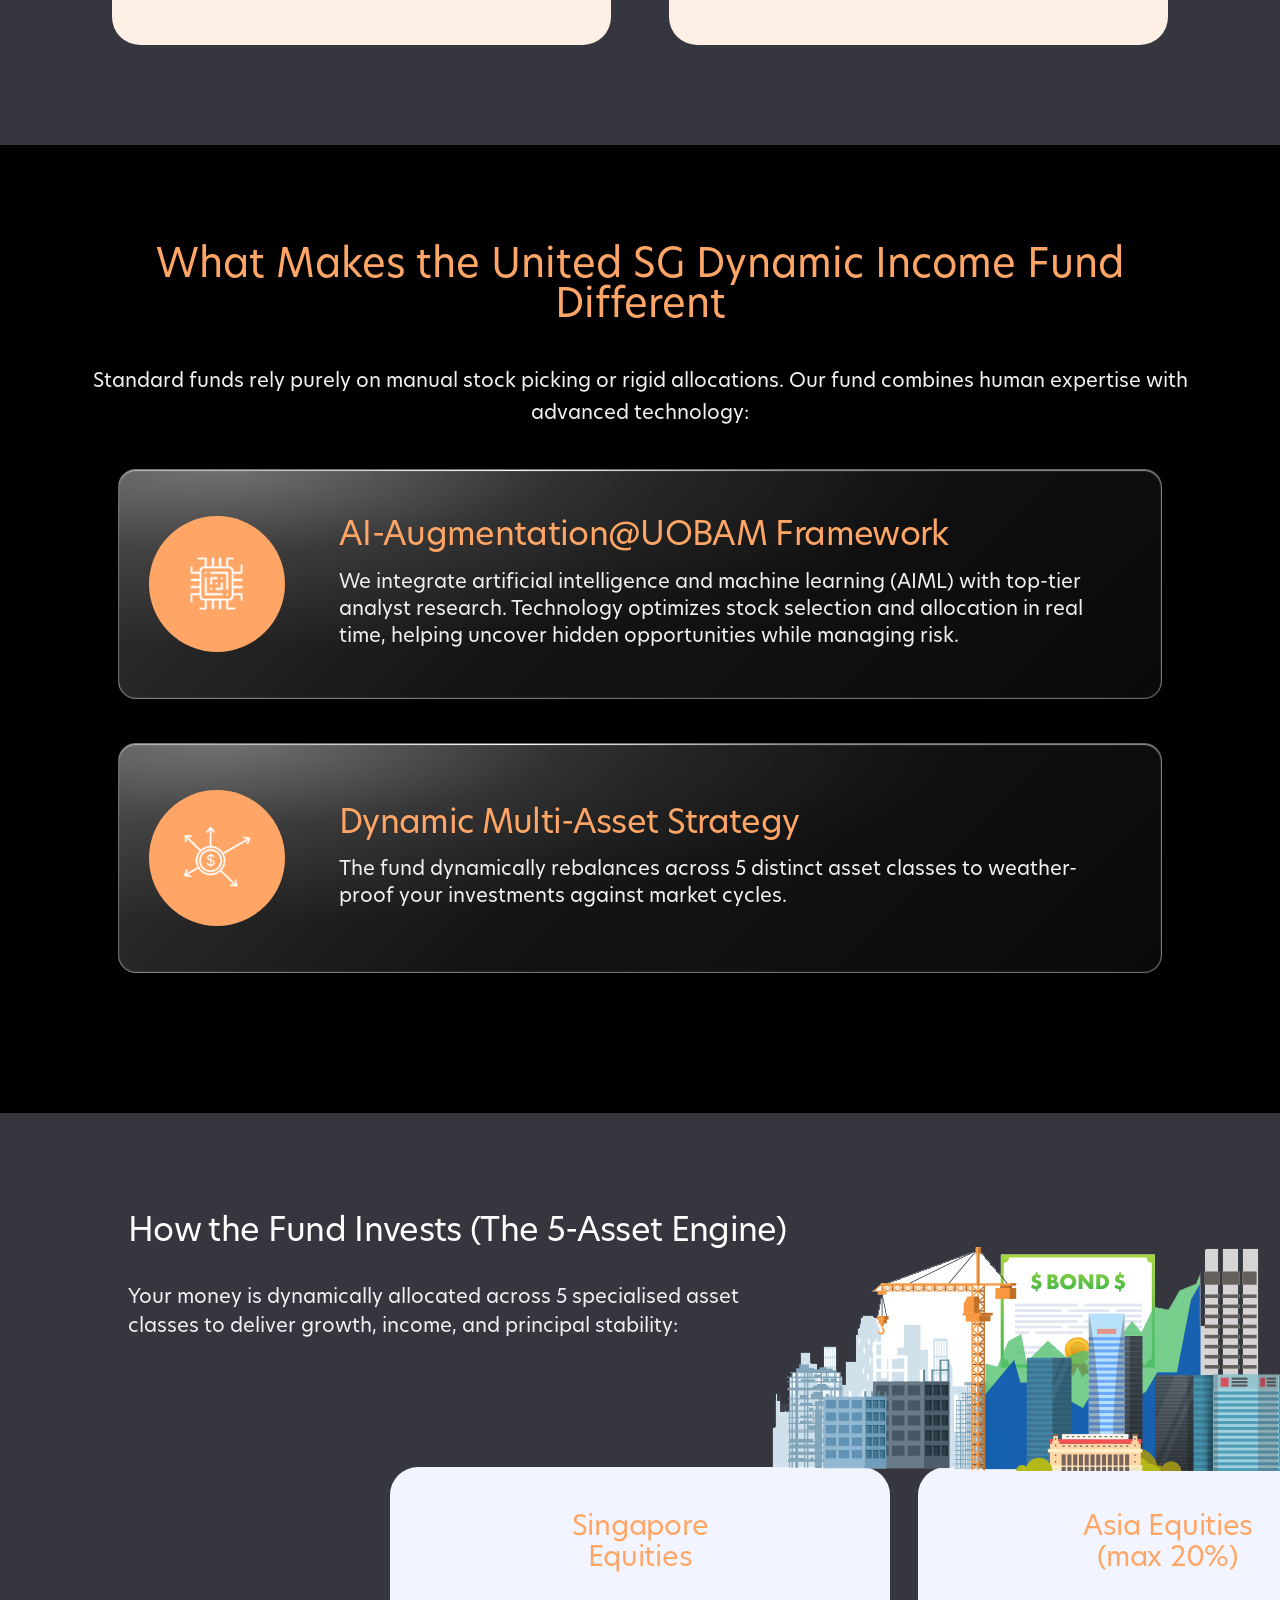
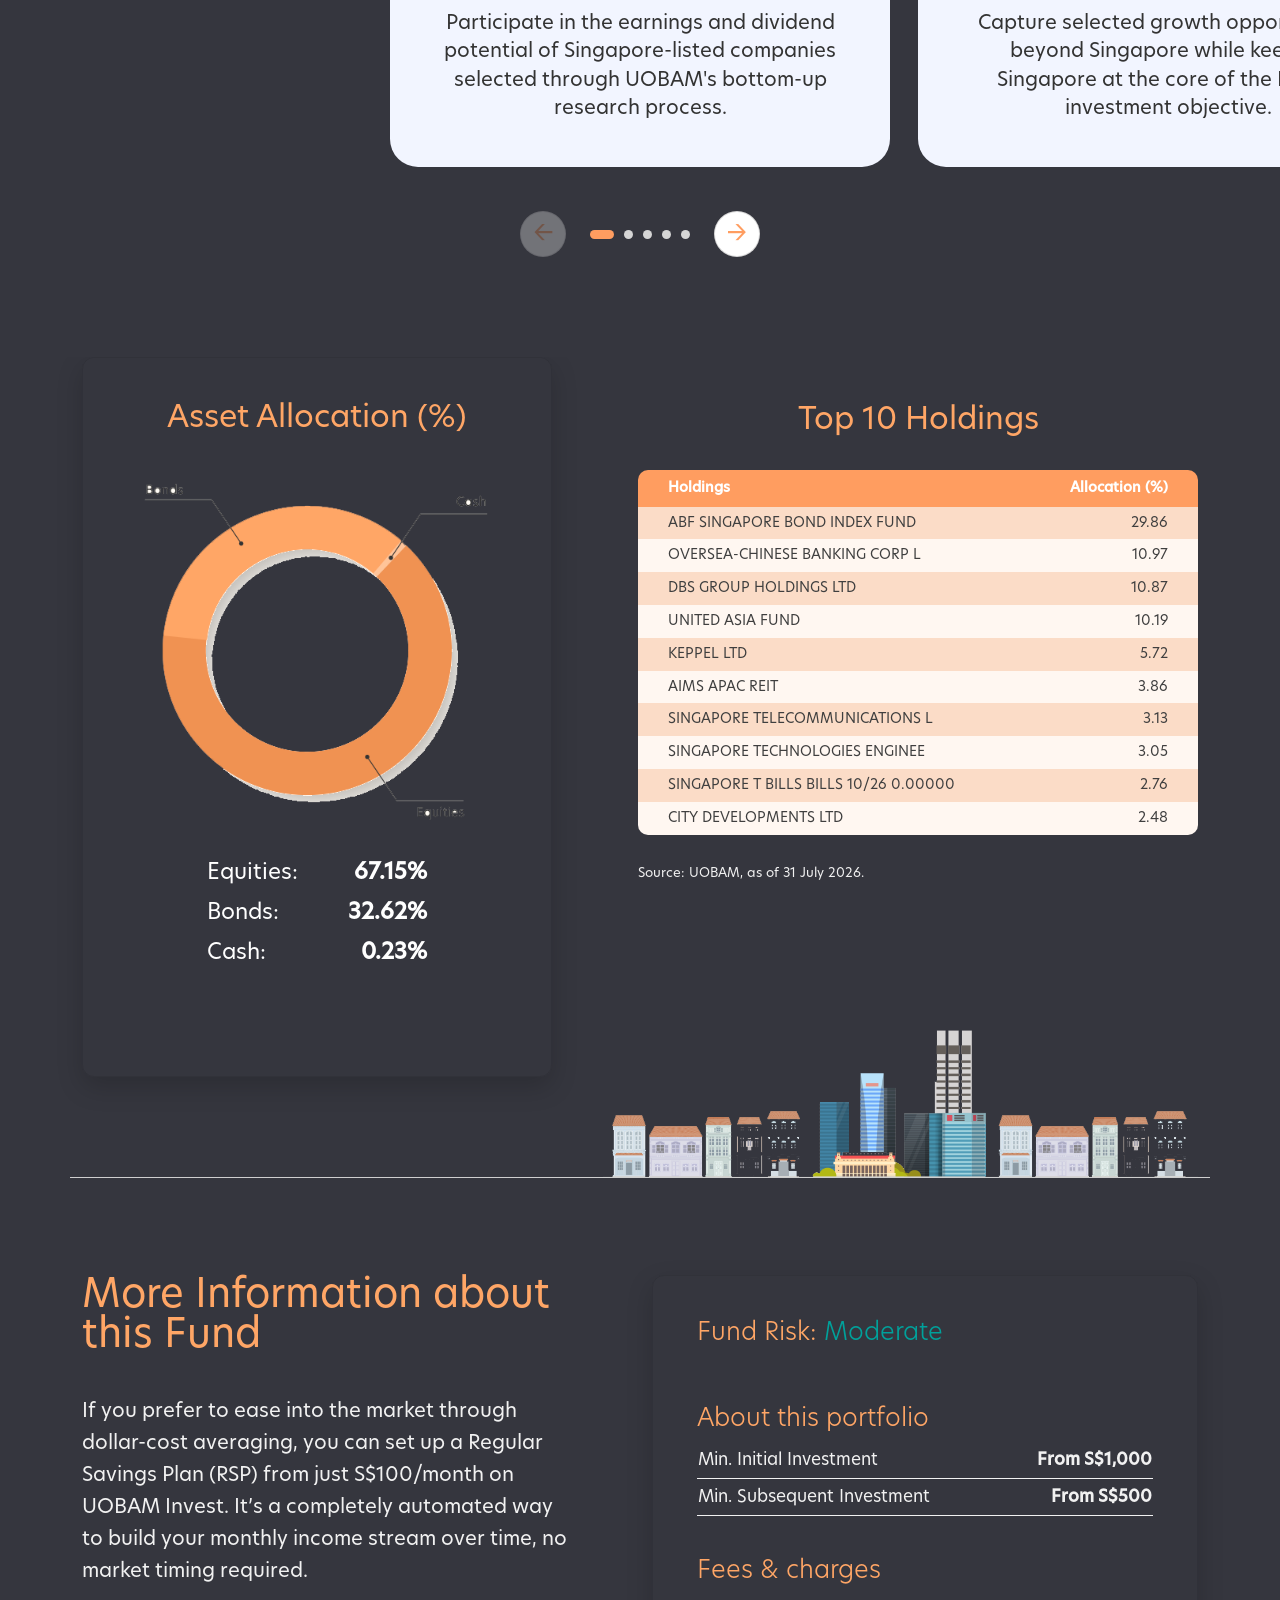
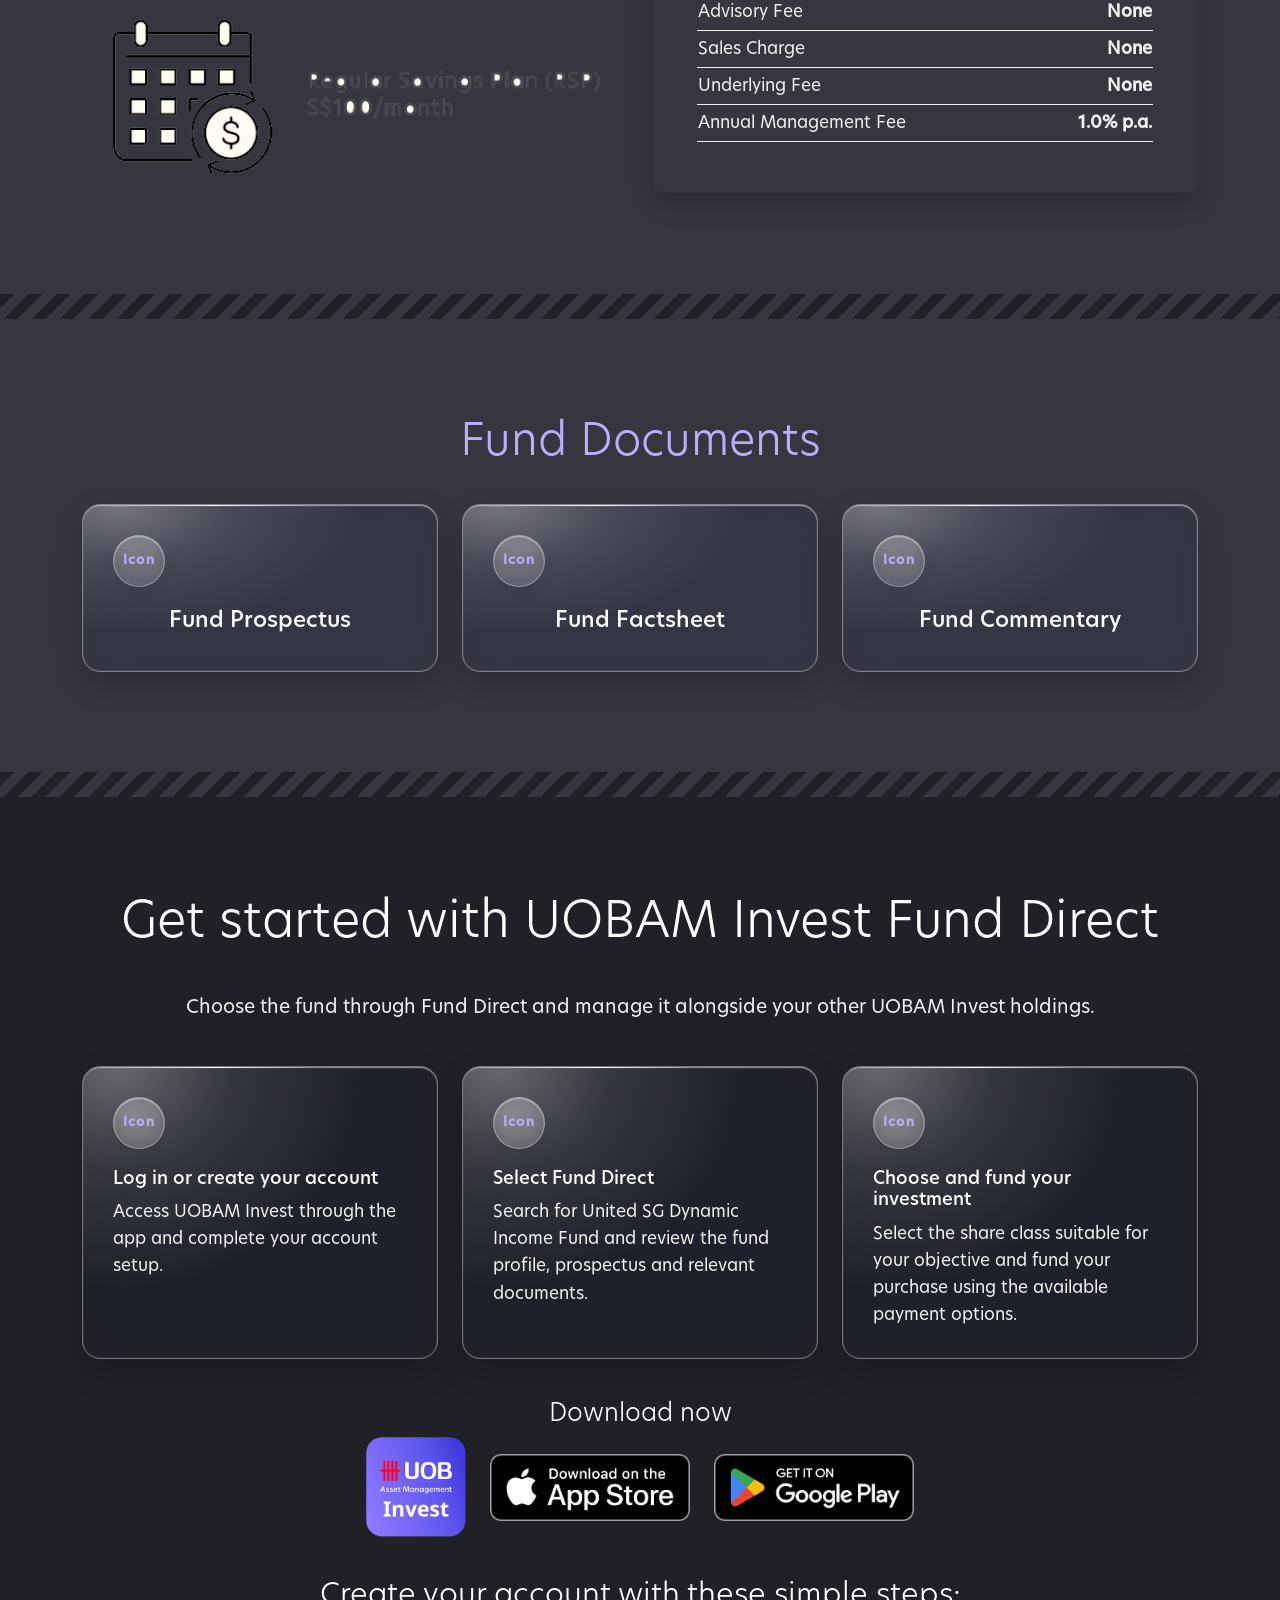
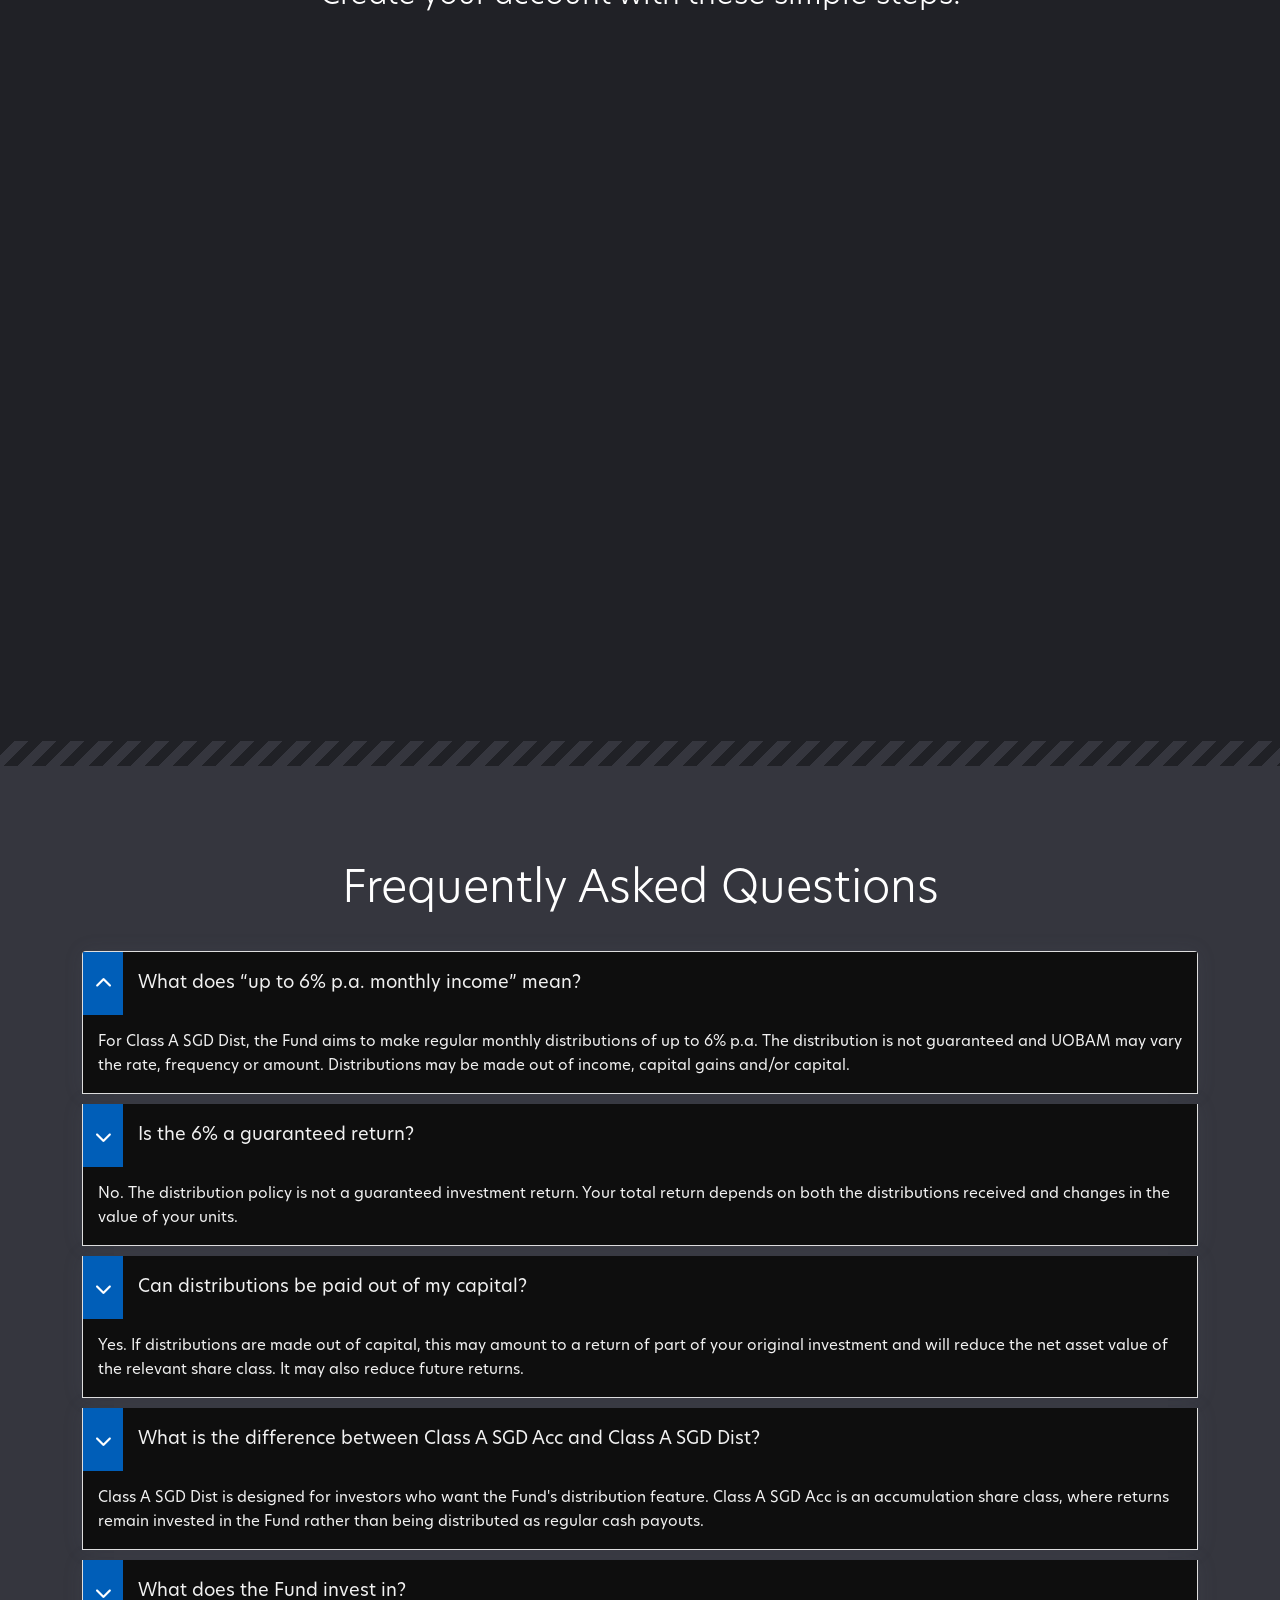
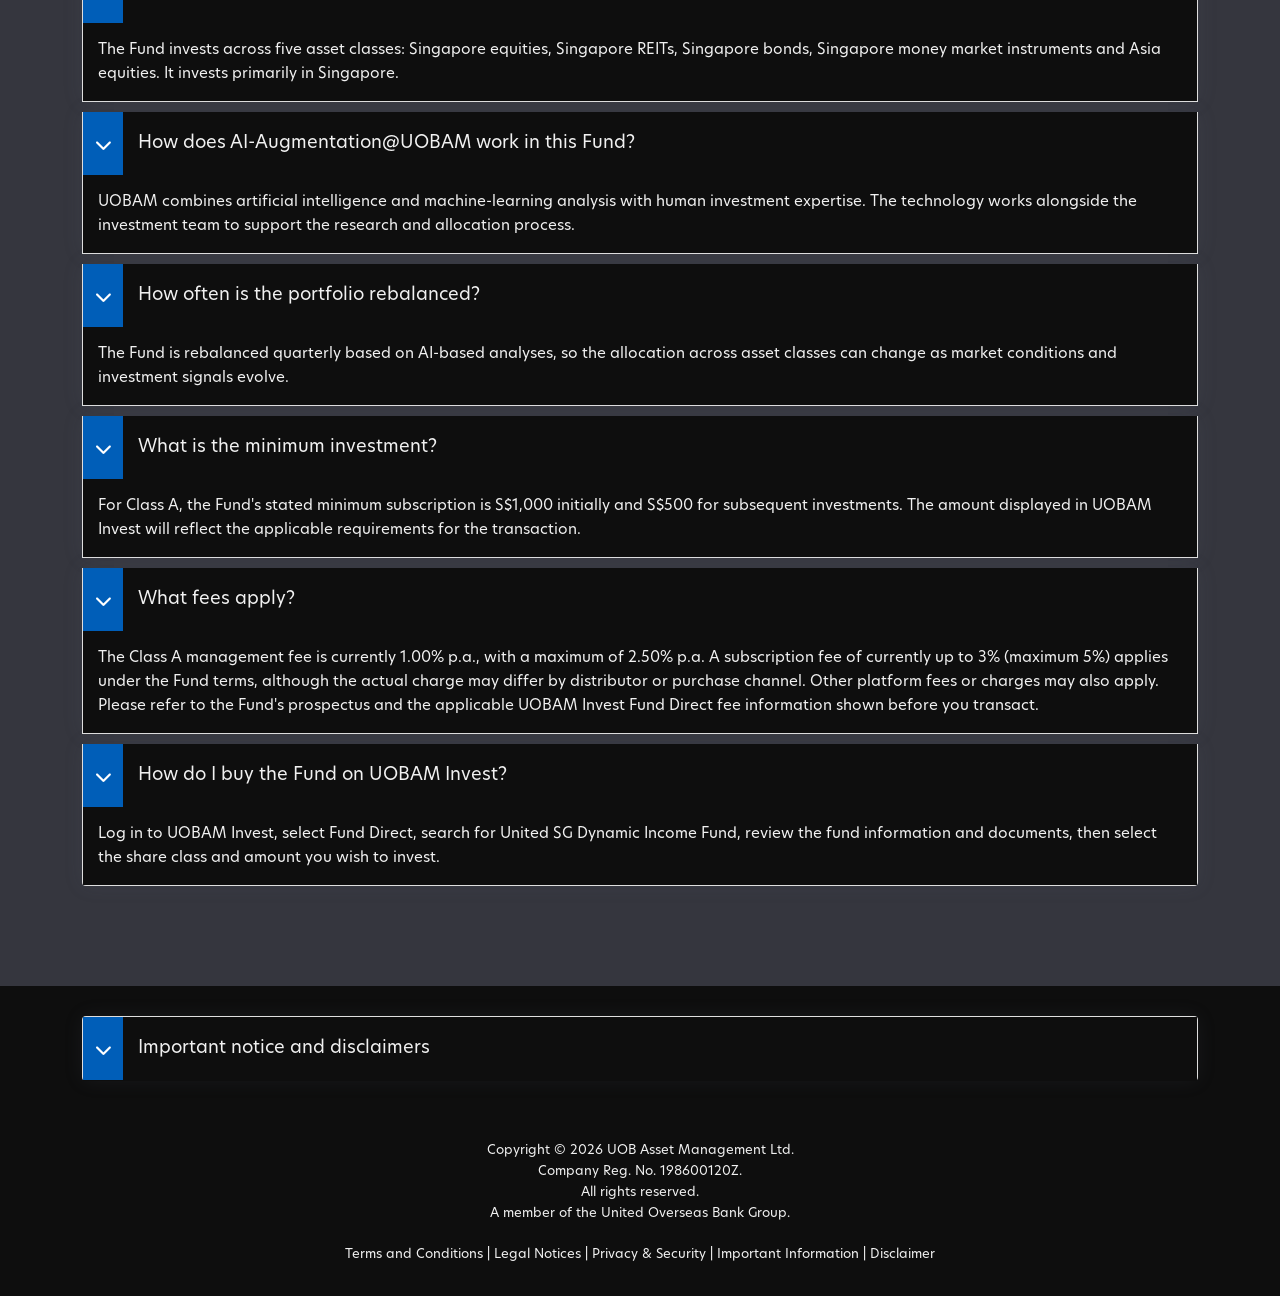
==== commit ac4e76fa: "update" ====
--- a/public/usgdif/united-sg-dynamic-income-fund.html
+++ b/public/usgdif/united-sg-dynamic-income-fund.html
@@ -37,7 +37,7 @@
 <!-- Responsive CSS -->
 <link rel="stylesheet" href="assets/usgdif-css/responsive.css">
 <link rel="icon" type="image/png" href="assets/images-n/favicon.ico">
-<link rel="canonical" href="https://www.uobam.com.sg/uobaminvest/individual/landing/app-download/cashplus-xtra.html" />
+<link rel="canonical" href="https://www.uobam.com.sg/uobaminvest/individual/landing/app-download/united-sg-dynamic-income-fund.html" />
 <title>UOBAM United SG Dynamic Income Fund | UOB Asset Management</title>
 <meta name="robots" content="noindex">
 <meta name="description" content="Pursue regular monthly income with Singapore at the core. United SG Dynamic Income Fund invests dynamically across five asset classes and aims to make monthly distributions of up to 6% p.a. Available on UOBAM Invest." />
@@ -490,7 +490,7 @@
       <div class="sg-fundAllocation-inner"> 
         
         <!-- LEFT: ASSET ALLOCATION -->
-        <div class="sg-fundAllocation-allocation glass-card">
+        <div class="sg-fundAllocation-allocation">
           <h2>Asset Allocation (%)</h2>
           <div class="sg-fundAllocation-chartWrap"> <img
           src="assets/usgdif-images/asset-allocation-chart.webp"
@@ -586,17 +586,18 @@
         alt=""
       ></div>
       </div>
-      <div class="col-lg-6 cashplus-points">
-        <h3>Fund Risk: Moderate</h3>
+      <div class="col-lg-6 usgdif-points">
+		  <div class="riskFeesCard">
+        <h3>Fund Risk: <span class="riskRating">Moderate</span></h3>
 		  <br><br>
         <h3>About this portfolio</h3>
         <table>
           <tr style="border-bottom: 1px solid;">
-            <td width="60%" style="text-align: left;">Minimum Initial Investment</td>
+            <td width="60%" style="text-align: left;">Min. Initial Investment</td>
             <td width="40%" style="text-align: right;"><strong>From S$1,000</strong></td>
           </tr>
           <tr style="border-bottom: 1px solid;">
-            <td style="text-align: left;">Minimum Subsequent Investment</td>
+            <td style="text-align: left;">Min. Subsequent Investment</td>
             <td style="text-align: right;"><strong>From S$500</strong></td>
           </tr>
         </table>
@@ -619,17 +620,11 @@
             <td style="text-align: right;"><strong>1.0% p.a.</strong></td>
           </tr>
         </table>
-      </div>
+      </div></div>
     </div>
   </div>
 </section>
 <!-- End Fund Description Area --> 
-<!-- Start Stripe Area -->
-<div class="background-grey">
-  <div class="striped-pattern"></div>
-</div>
-<!-- End Stripe Area --> 
-
 <!-- Start Stripe Area -->
 <div class="background-grey">
   <div class="striped-pattern"></div>
@@ -639,96 +634,25 @@
 <section id="understand6percent" class="features-area pb-100 background-grey">
   <div class="container">
     <div class="section-title">
-      <h2 class="color-5c55eb">Understand what “up to 6% p.a.” means.</h2>
-    </div>
-    <div class="callout warn"> <span class="big red">A distribution is not the same as an investment return.</span>
-      <p class="calloutParagraph">The Fund aims to make regular monthly distributions of up to 6% p.a. for its Distribution Classes, but the distributions are not guaranteed and may be varied or suspended.</p>
-      <p class="calloutParagraph">Distributions may be made out of income, capital gains and/or capital. Where distributions are made out of capital, this may amount to a return of part of your original investment and will reduce the Fund's net asset value.</p>
+      <h2 class="color-5c55eb">Fund Documents</h2>
     </div>
     <div class="row align-items-top">
       <div class="col-lg-4">
         <div class="card glass-card">
           <div class="num">Icon</div>
-          <h3>Your capital can fluctuate</h3>
-          <p>The Fund invests in market-linked assets including equities, REITs and bonds. The value of your investment may fall as well as rise.</p>
+          <h3>Fund Prospectus</h3>
         </div>
       </div>
       <div class="col-lg-4">
         <div class="card glass-card">
           <div class="num">Icon</div>
-          <h3>The payout can change</h3>
-          <p>The distribution rate, frequency and amount are determined at UOBAM's discretion. A past distribution does not imply that future distributions will be made.</p>
+          <h3>Fund Factsheet</h3>
         </div>
       </div>
       <div class="col-lg-4">
         <div class="card glass-card">
           <div class="num">Icon</div>
-          <h3>Total return still matters</h3>
-          <p>When assessing the Fund, consider both the distributions you receive and changes in the value of your holdings over time.</p>
-        </div>
-      </div>
-    </div>
-    <div class="sixPercentIllustrations">
-      <p>At the current distribution policy, here is roughly what you would receive each month, before considering any change in the value of your holding.</p>
-      <div class="tbl-scroll">
-        <table class="table2">
-          <thead>
-            <tr>
-              <th>Total investment</th>
-              <th class="num">Monthly distribution*</th>
-              <th class="num">Over 12 months</th>
-            </tr>
-          </thead>
-          <tbody>
-            <tr>
-              <td>S$10,000</td>
-              <td class="num">~S$50</td>
-              <td class="num">~S$600</td>
-            </tr>
-            <tr class="row-hi">
-              <td>S$25,000</td>
-              <td class="num">~S$125</td>
-              <td class="num">~S$1,500</td>
-            </tr>
-            <tr>
-              <td>S$50,000</td>
-              <td class="num">~S$250</td>
-              <td class="num">~S$3,000</td>
-            </tr>
-            <tr>
-              <td>S$100,000</td>
-              <td class="num">~S$500</td>
-              <td class="num">~S$6,000</td>
-            </tr>
-          </tbody>
-        </table>
-        <p class="tbl-note">*Illustrative only, based on the current 6.0% p.a. distribution policy for Class A SGD Dist. Distributions are not guaranteed, are determined at UOBAM's discretion, and may be made out of income, capital gains and/or capital.</p>
-      </div>
-    </div>
-    <div class="sixPercentSuitability">
-      <div class="row align-items-top">
-        <div class="col-lg-6">
-          <div class="card glass-card">
-            <h4>This fund may suit you if you:</h4>
-            <ul class="check" style="margin-top:22px">
-              <li>Want regular monthly income from an investment portfolio</li>
-              <li>Want Singapore at the core of your portfolio, diversified across several asset classes</li>
-              <li>Are comfortable with the value of your investment moving with markets</li>
-              <li>Can keep this money invested beyond your near-term cash needs</li>
-              <li>Prefer a professionally managed allocation rather than selecting and rebalancing each asset class yourself</li>
-            </ul>
-          </div>
-        </div>
-        <div class="col-lg-6">
-          <div class="card glass-card">
-            <h4>It may be less suitable if you:</h4>
-            <ul class="check no" style="margin-top:22px">
-              <li>Need your capital or income to be guaranteed</li>
-              <li>May need the full amount back in the near term</li>
-              <li>Are uncomfortable with fluctuations in equities, REITs or bond markets</li>
-              <li>Are looking only for capital growth and do not value a regular distribution feature</li>
-            </ul>
-          </div>
+          <h3>Fund Commentary</h3>
         </div>
       </div>
     </div>
--- a/public/usgdif/assets/usgdif-css/style.css
+++ b/public/usgdif/assets/usgdif-css/style.css
@@ -783,8 +783,8 @@
   font-size: 17px;
 }
 #fund-description {
-	padding: 75px 0 0 0;
-	background-color: #FFFFFF;
+  padding: 75px 0 100px 0;
+  background-color: #FFFFFF;
 }
 #fund-description h2 {
   font-weight: 400;
@@ -794,12 +794,22 @@
   padding-right: 50px;
 }
 .fundDescriptionInfo {
-	font-size: 20px;
-	padding-right: 50px;
+  font-size: 20px;
+  padding-right: 50px;
 }
 #fund-description h3 {
   font-weight: 300;
   font-size: 25px;
+  color: #ffa666;
+}
+.riskFeesCard {
+  padding: 42px 44px 10px;
+  border: 1px solid rgba(0, 0, 0, 0.08);
+  border-radius: 12px;
+  box-shadow: 0 10px 26px rgba(0, 0, 0, 0.17);
+}
+.riskRating {
+	color: #00a19b;
 }
 #getstarted h2 {
   font-weight: 300;
@@ -1359,19 +1369,17 @@
   margin-top: 18px;
 }
 /*============================================== */
-
 /*==============================================
 FUND ALLOCATION
 =================================================*/
 #sg-fundAllocation {
-	background: #ffffff;
+  background: #ffffff;
 }
 .sg-fundAllocation {
   width: 100%;
   padding: 0px 46px 22px;
   overflow: hidden;
 }
-
 .sg-fundAllocation-inner {
   width: 100%;
   max-width: 1680px;
@@ -1380,21 +1388,16 @@
   grid-template-columns: 470px minmax(0, 1fr);
   gap: 86px;
 }
-
-
 /* LEFT PANEL */
 .sg-fundAllocation-allocation {
   width: 100%;
   min-height: 720px;
   padding: 42px 44px 40px;
-  background: rgba(255, 255, 255, 0.72);
   border: 1px solid rgba(0, 0, 0, 0.08);
   border-radius: 12px;
   box-shadow: 0 10px 26px rgba(0, 0, 0, 0.17);
 }
-
-.sg-fundAllocation-allocation h2,
-.sg-fundAllocation-holdings h2 {
+.sg-fundAllocation-allocation h2, .sg-fundAllocation-holdings h2 {
   margin: 0;
   color: #333333;
   font-size: 31px;
@@ -1402,14 +1405,11 @@
   line-height: 1.15;
   text-align: center;
 }
-
-
 /* CHART IMAGE */
 .sg-fundAllocation-chartWrap {
   width: 100%;
   margin-top: 28px;
 }
-
 .sg-fundAllocation-chartImg {
   display: block;
   width: 100%;
@@ -1417,14 +1417,11 @@
   height: auto;
   margin: 0 auto;
 }
-
-
 /* FIGURES */
 .sg-fundAllocation-figures {
   width: 220px;
   margin: 26px auto 0;
 }
-
 .sg-fundAllocation-figure {
   display: grid;
   grid-template-columns: 1fr 80px;
@@ -1434,21 +1431,16 @@
   font-size: 22px;
   line-height: 1.2;
 }
-
 .sg-fundAllocation-figure strong {
   font-weight: 600;
   text-align: right;
 }
-
-
 /* RIGHT PANEL */
 .sg-fundAllocation-holdings {
   position: relative;
   min-width: 0;
   padding: 45px 0 190px;
 }
-
-
 /* TABLE */
 .sg-fundAllocation-tableWrap {
   width: 100%;
@@ -1456,55 +1448,43 @@
   overflow: hidden;
   border-radius: 10px;
 }
-
 .sg-fundAllocation-table {
   width: 100%;
   border-collapse: collapse;
   color: #3f3f3f;
   font-size: 14px;
 }
-
 .sg-fundAllocation-table thead {
   background: #ff9d60;
   color: #ffffff;
 }
-
 .sg-fundAllocation-table th {
   padding: 8px 30px;
   text-align: left;
   font-weight: 600;
 }
-
 .sg-fundAllocation-table th:first-child {
   width: 62%;
 }
-
 .sg-fundAllocation-table th:last-child {
   width: 38%;
 }
-.sg-fundAllocation-table th:first-child,
-.sg-fundAllocation-table td:first-child {
+.sg-fundAllocation-table th:first-child, .sg-fundAllocation-table td:first-child {
   text-align: left;
 }
-
-.sg-fundAllocation-table th:last-child,
-.sg-fundAllocation-table td:last-child {
+.sg-fundAllocation-table th:last-child, .sg-fundAllocation-table td:last-child {
   text-align: right;
 }
 .sg-fundAllocation-table td {
   padding: 8px 30px;
   line-height: 1.2;
 }
-
 .sg-fundAllocation-table tbody tr:nth-child(odd) {
   background: #fbdcc7;
 }
-
 .sg-fundAllocation-table tbody tr:nth-child(even) {
   background: #fff7f1;
 }
-
-
 /* SOURCE */
 .sg-fundAllocation-source {
   margin: 30px 0 0;
@@ -1512,8 +1492,6 @@
   font-size: 13px;
   line-height: 1.4;
 }
-
-
 /* SKYLINE */
 .sg-fundAllocation-skyline {
   position: absolute;
@@ -1525,7 +1503,6 @@
   justify-content: flex-end;
   pointer-events: none;
 }
-
 .sg-fundAllocation-skyline img {
   display: block;
   width: 100%;
@@ -1534,8 +1511,6 @@
   object-fit: contain;
   object-position: right bottom;
 }
-
-
 /* BOTTOM RULE */
 .sg-fundAllocation-rule {
   width: 100%;
@@ -1544,8 +1519,6 @@
   margin: 0 auto;
   background: #cfcfcf;
 }
-
-
 /*============================================== */
 #uobam_invest_logo2 {
   padding-right: 20px;
@@ -1688,6 +1661,7 @@
 }
 #understand6percent h3 {
   font-size: 22px;
+	text-align: center;
 }
 #understand6percent .card {
   height: 100%;
--- a/public/usgdif/assets/usgdif-css/dark.css
+++ b/public/usgdif/assets/usgdif-css/dark.css
@@ -220,6 +220,9 @@
 .theme-dark #fund-description h2{
 	color: #ffa666!important;
 }
+.theme-dark #fund-description h3 {
+  color: #ffa666!important;
+}
 /*# sourceMappingURL=dark.css.map */
 /*================================================
 Image Selector for light and dark theme
--- a/public/usgdif/assets/usgdif-css/responsive.css
+++ b/public/usgdif/assets/usgdif-css/responsive.css
@@ -154,8 +154,8 @@
     flex: 0 0 auto;
     width: 50%;
   }
-  .cashplus-points {
-    padding-top: 50px;
+  .usgdif-points {
+    padding-top: 20px;
     text-align: left;
   }
   .uobam-app-logo {
@@ -567,6 +567,9 @@
 	}
 	.regularSavingsPlan {
 		padding: 15px 0;
+	}
+	.riskFeesCard {
+		padding: 42px 20px 10px;
 	}
 }
 @media only screen and (min-width: 768px) and (max-width: 991px) {
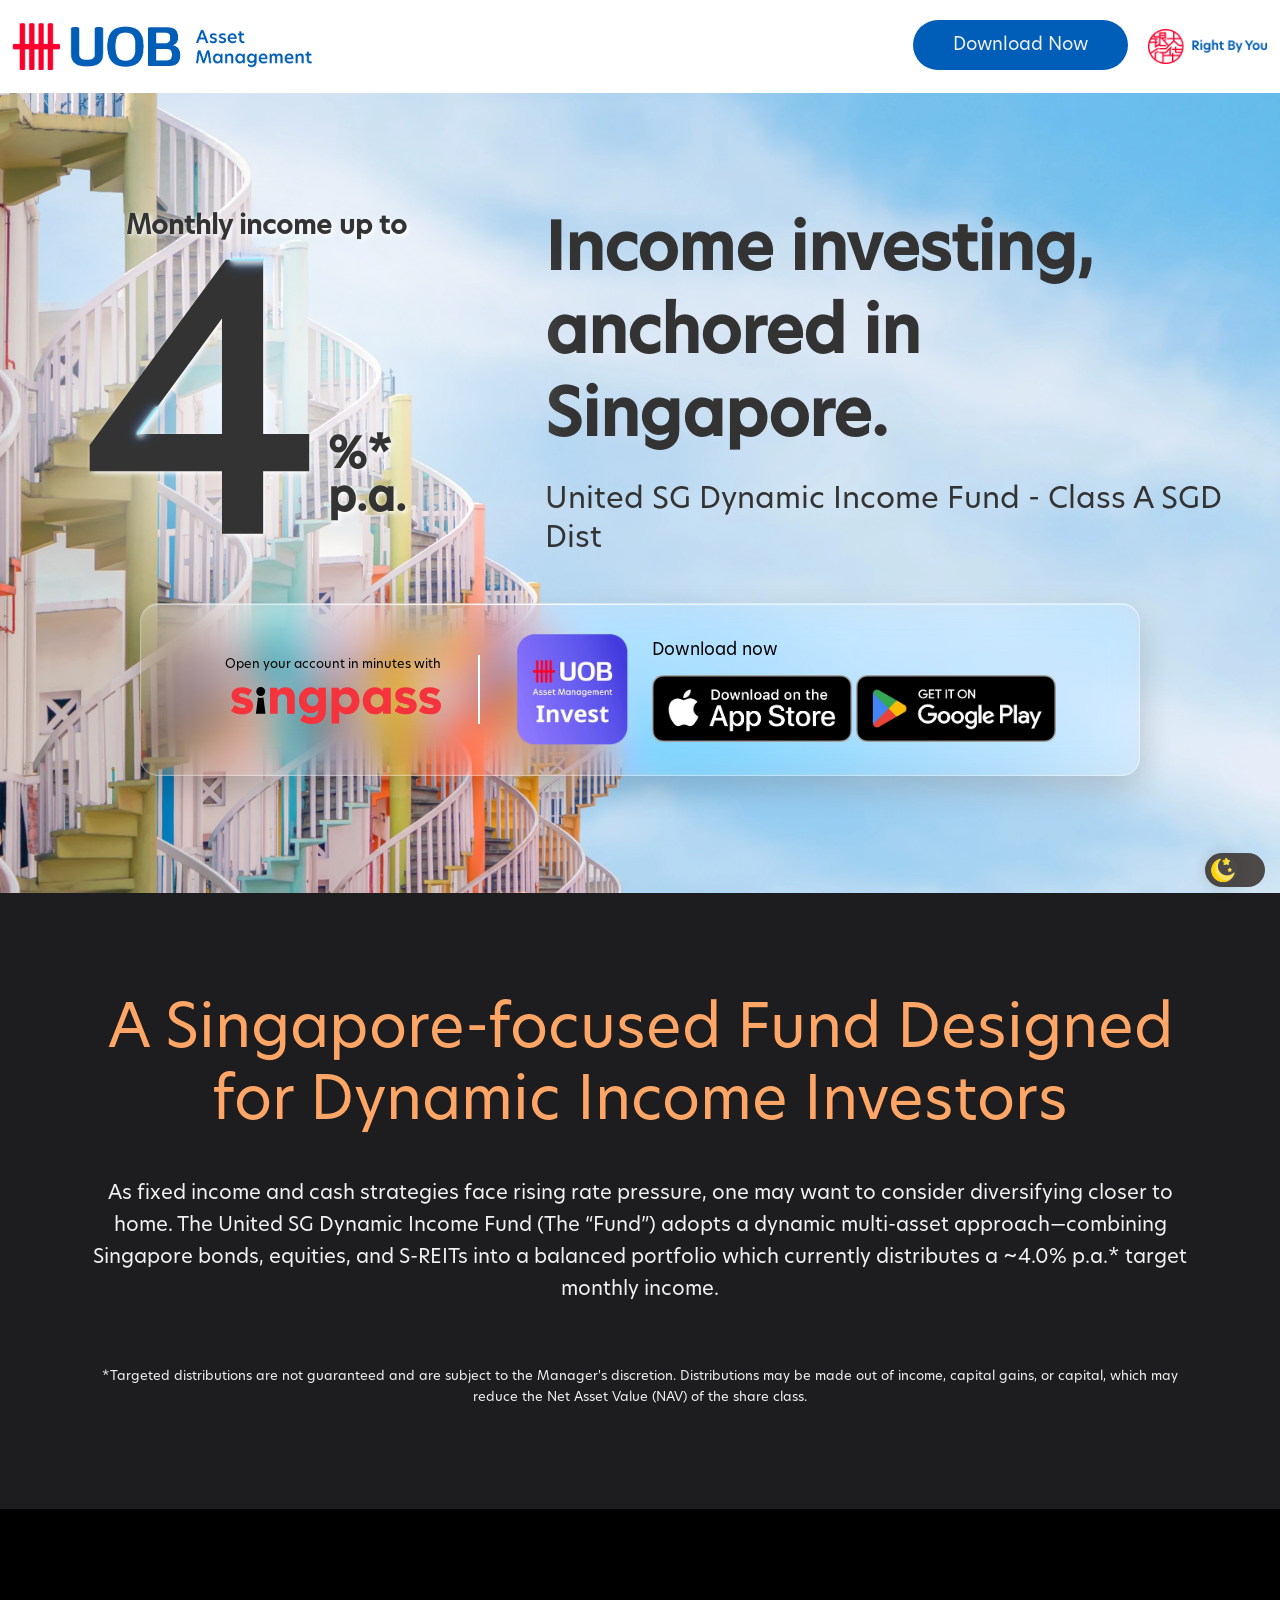
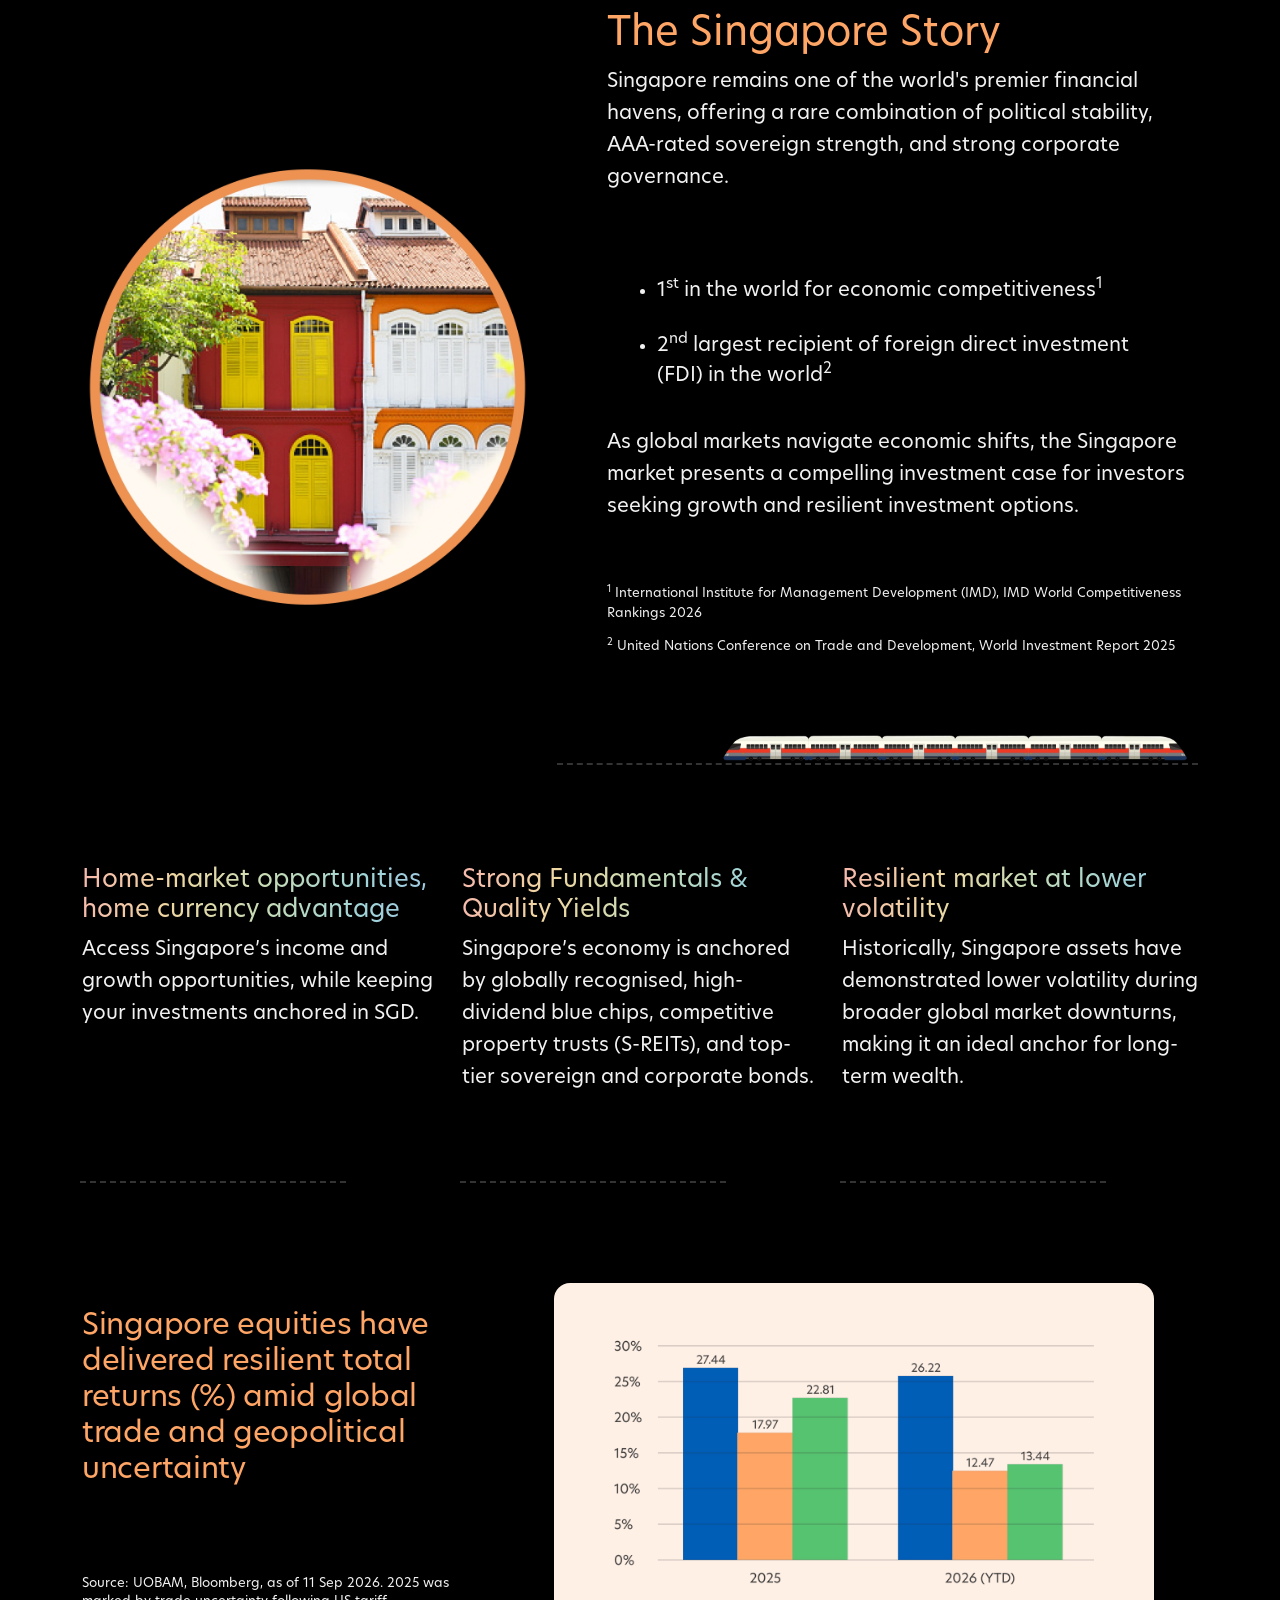
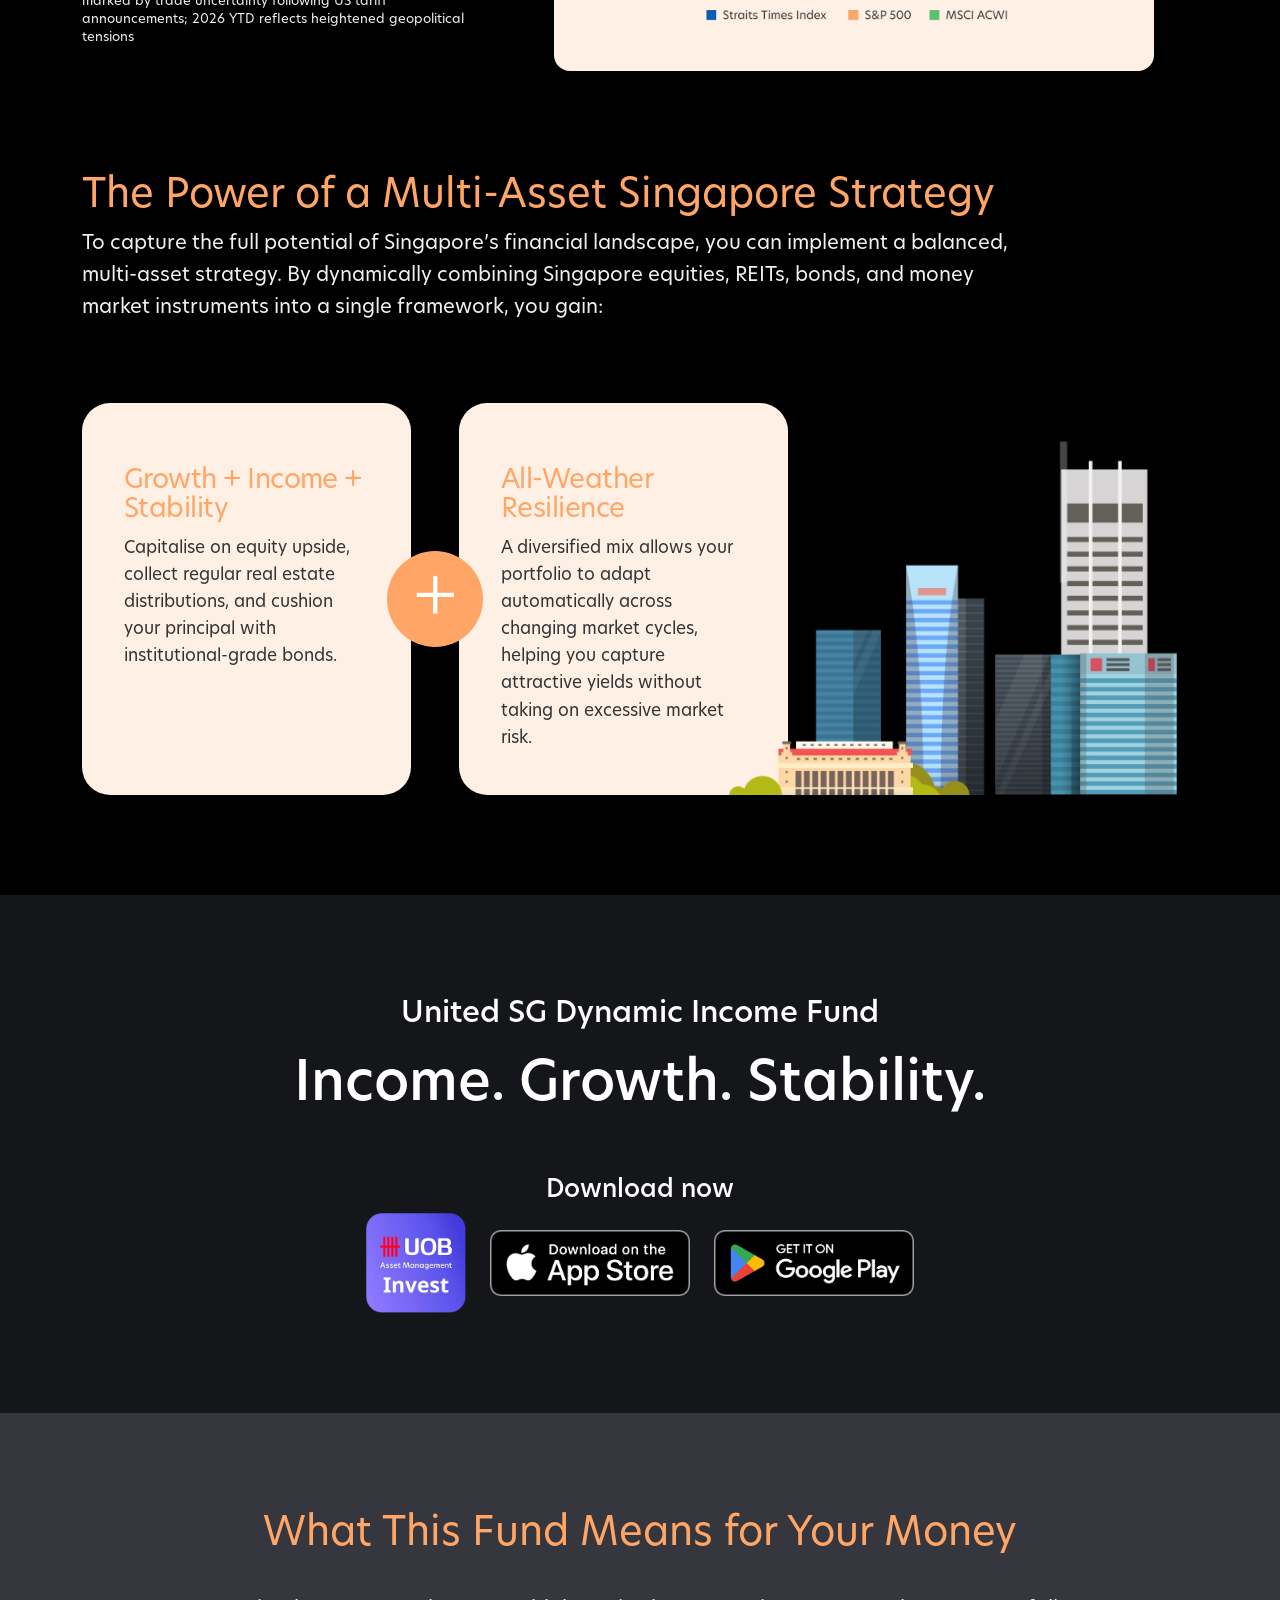
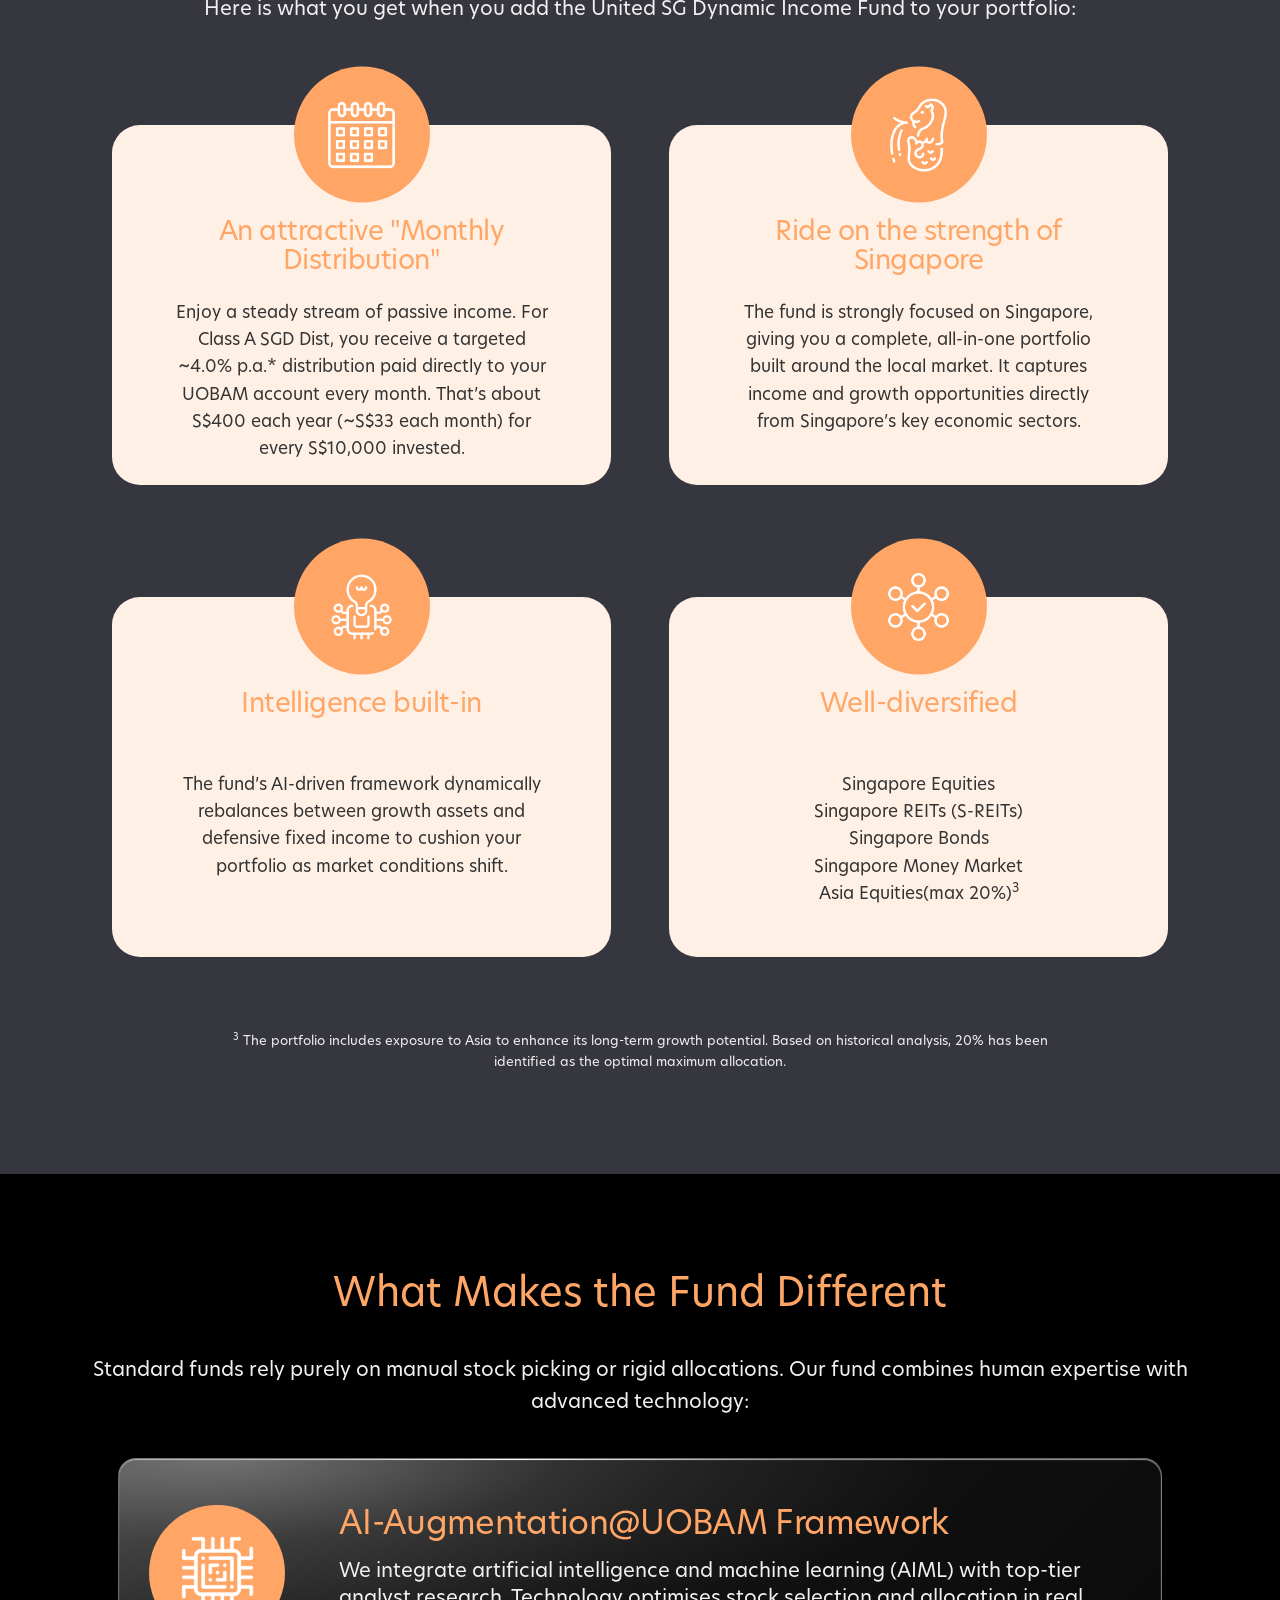
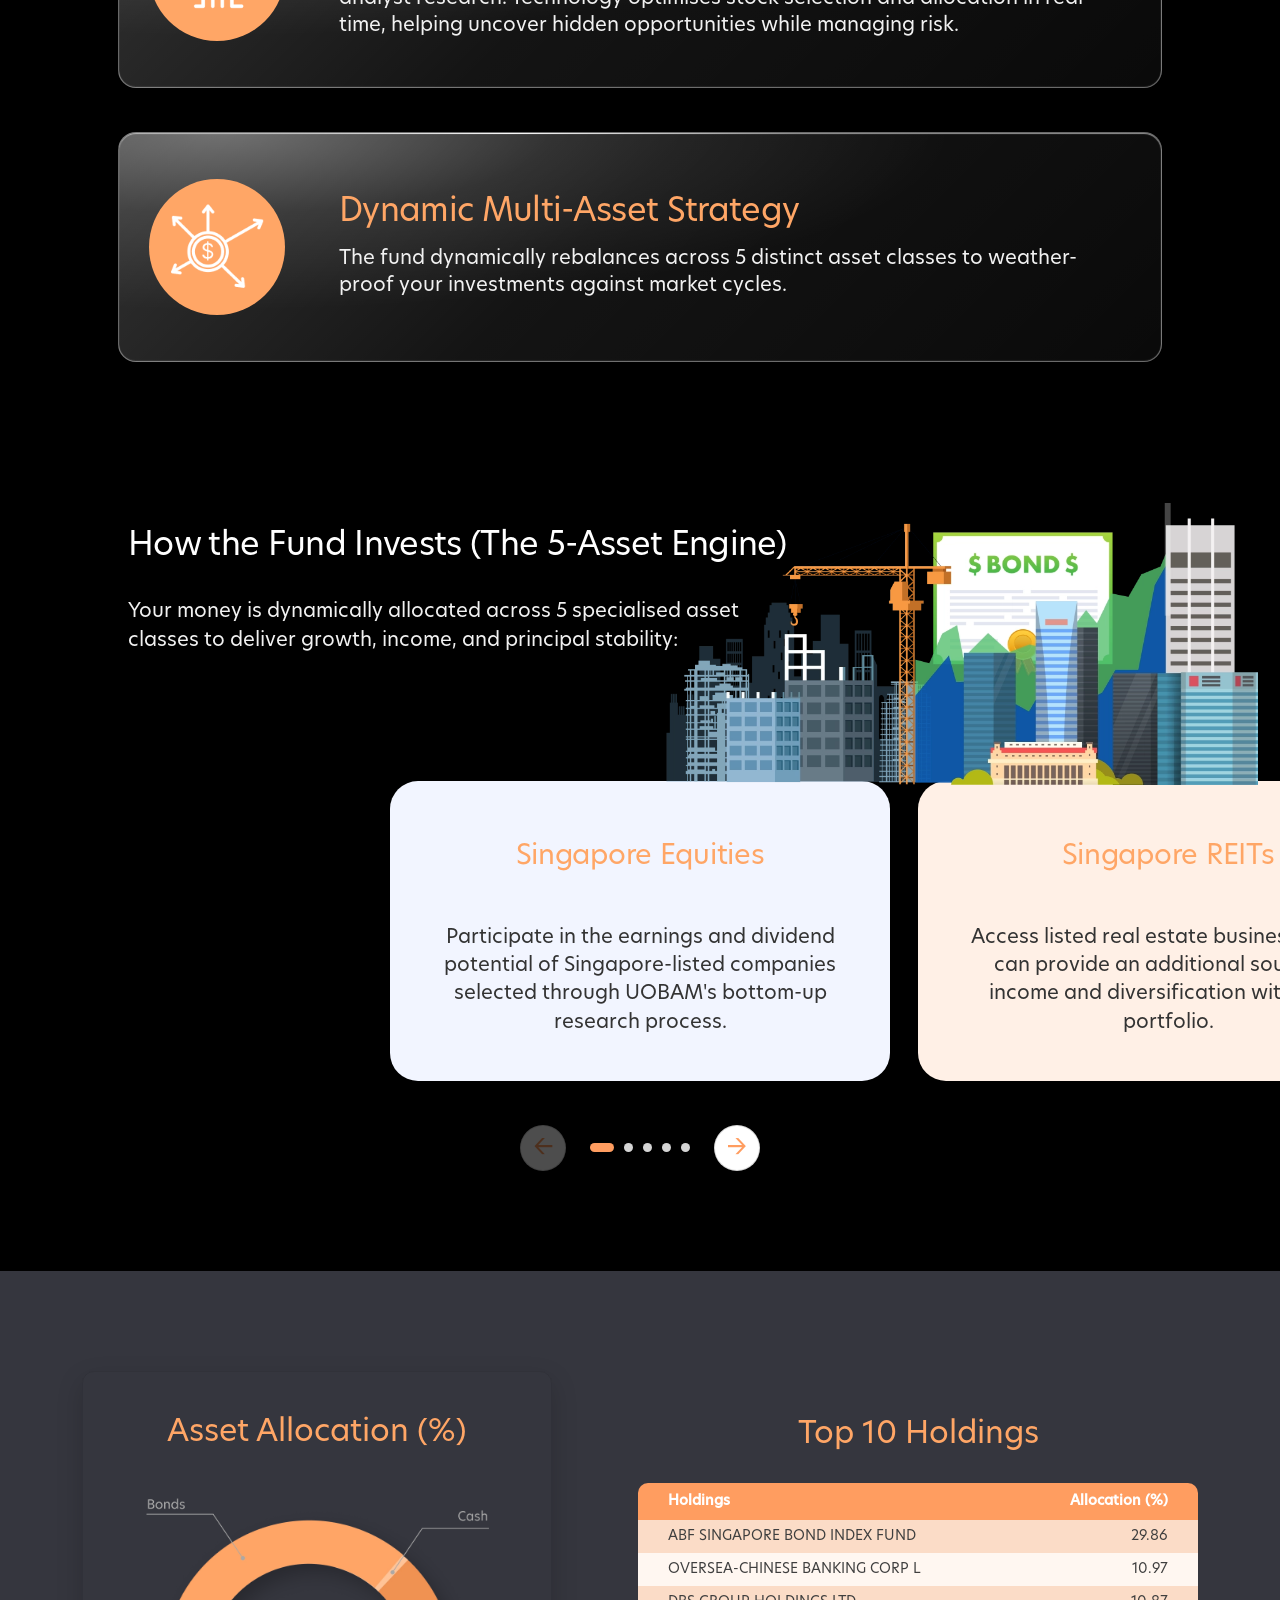
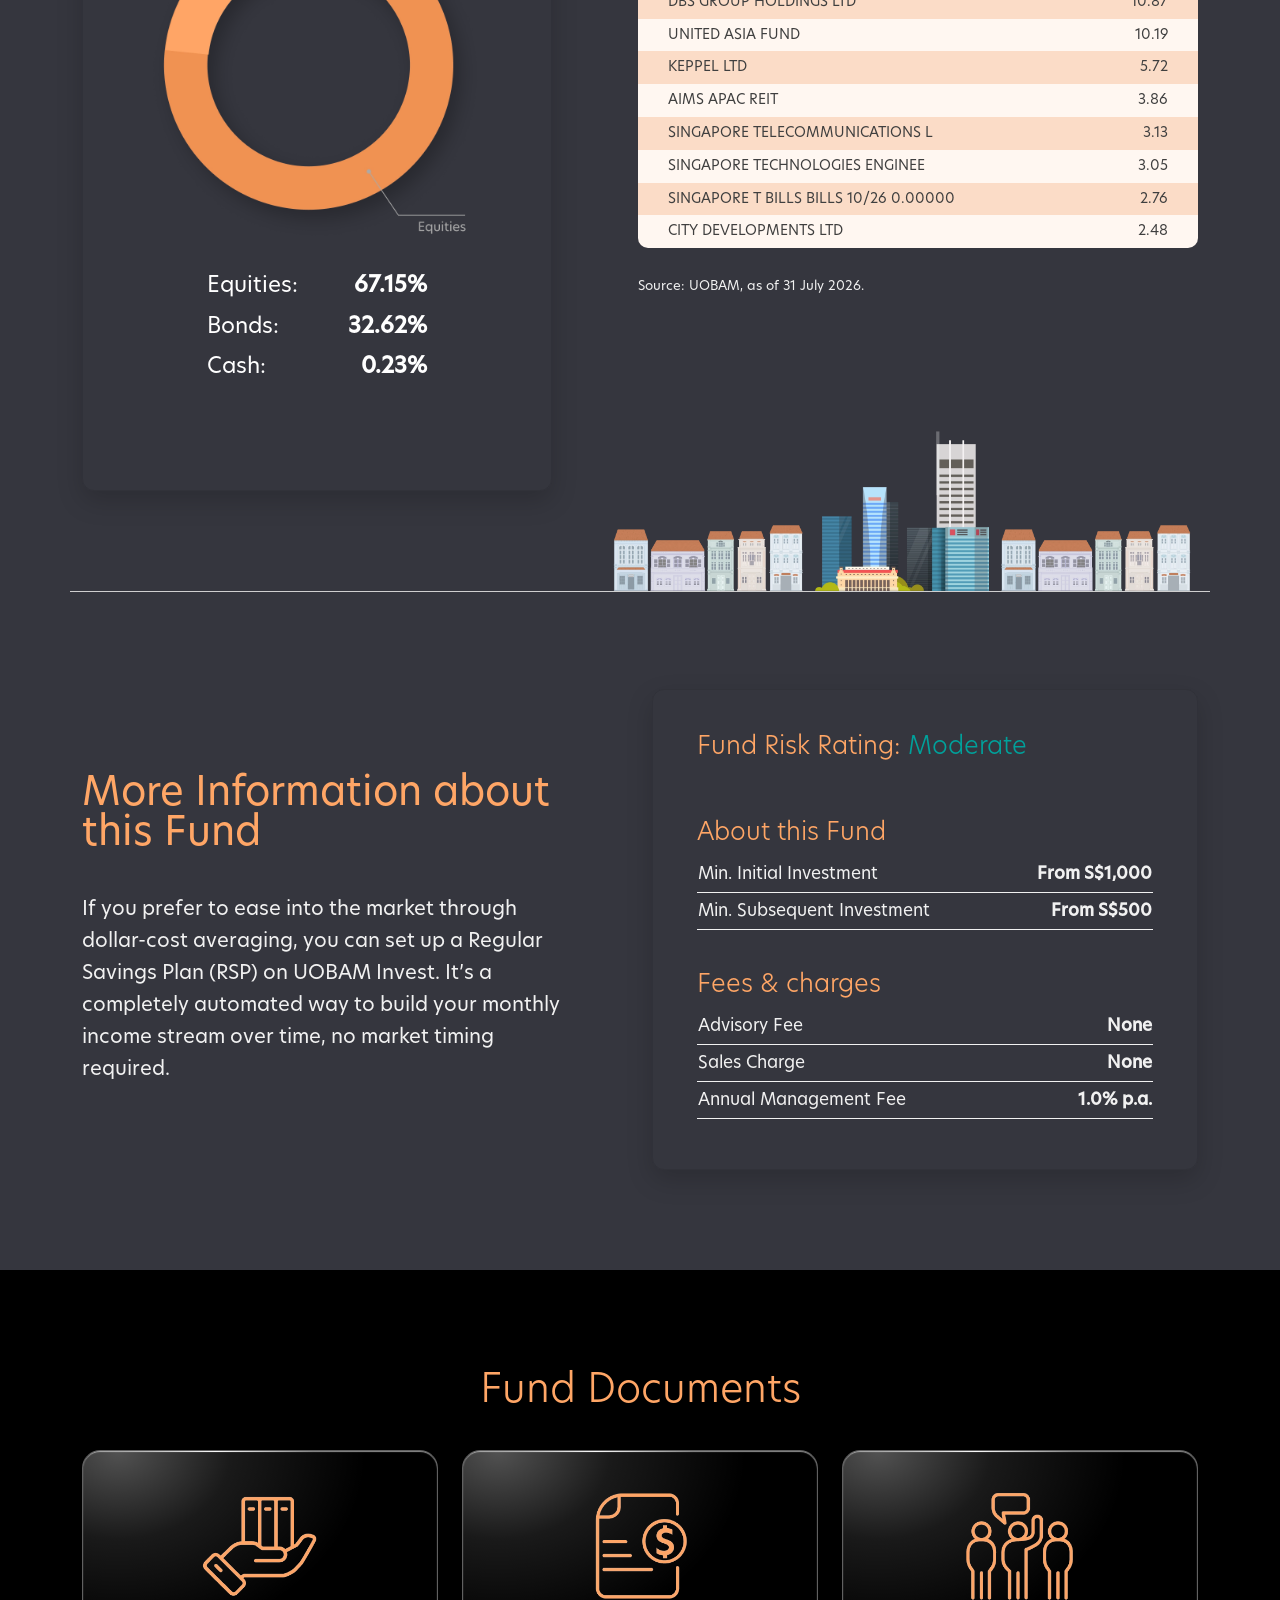
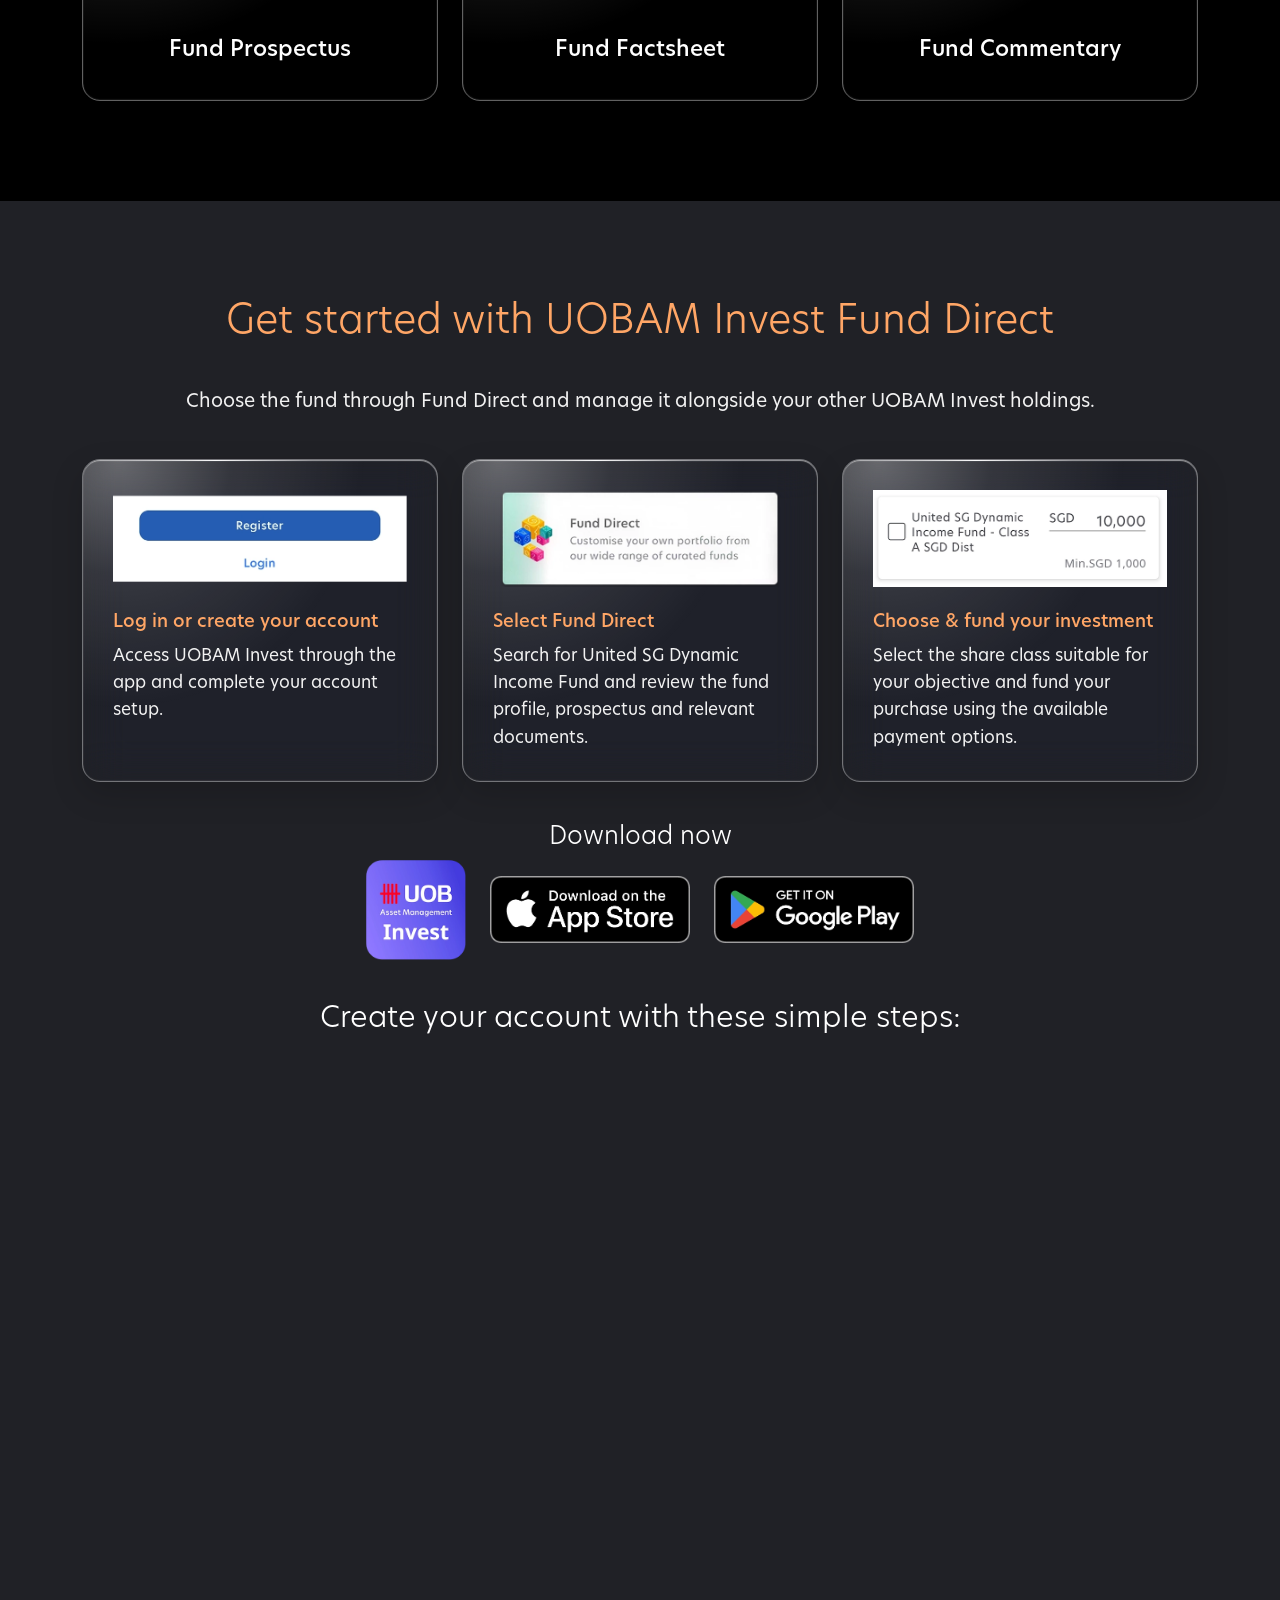
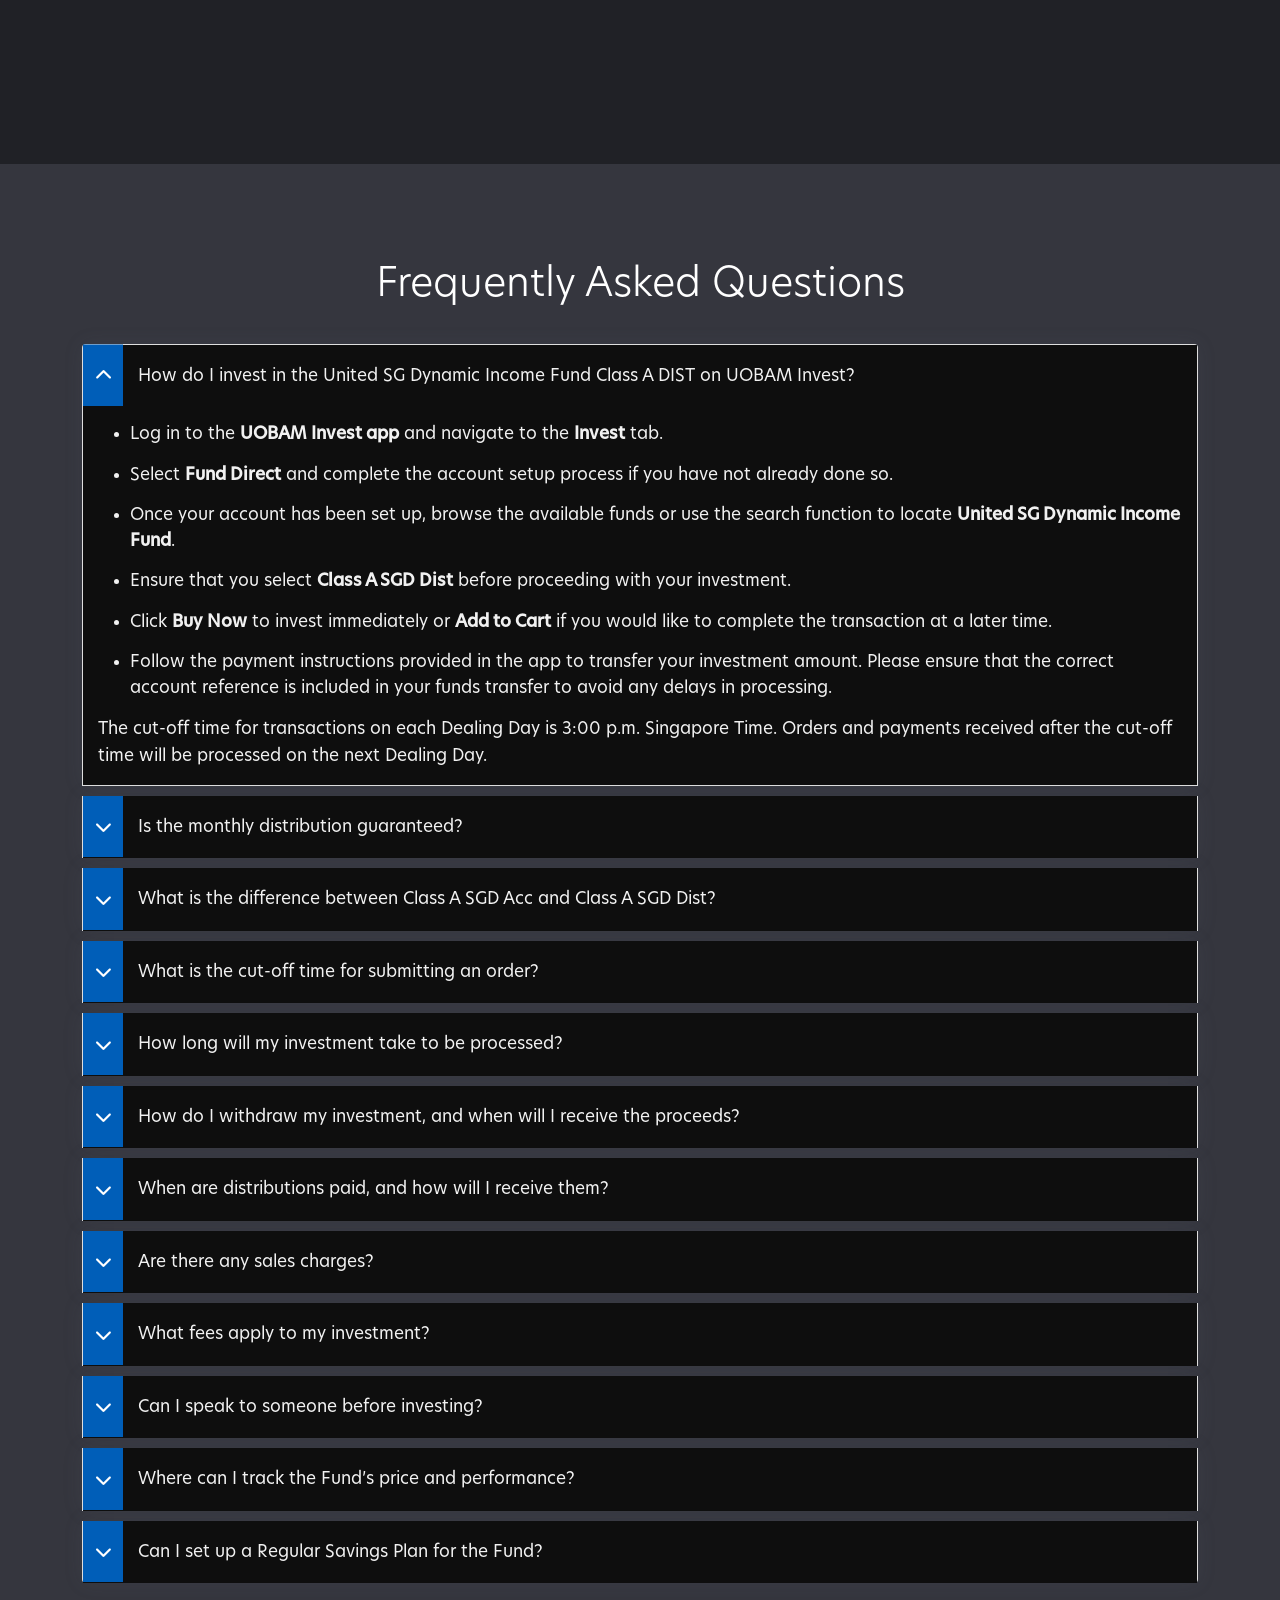
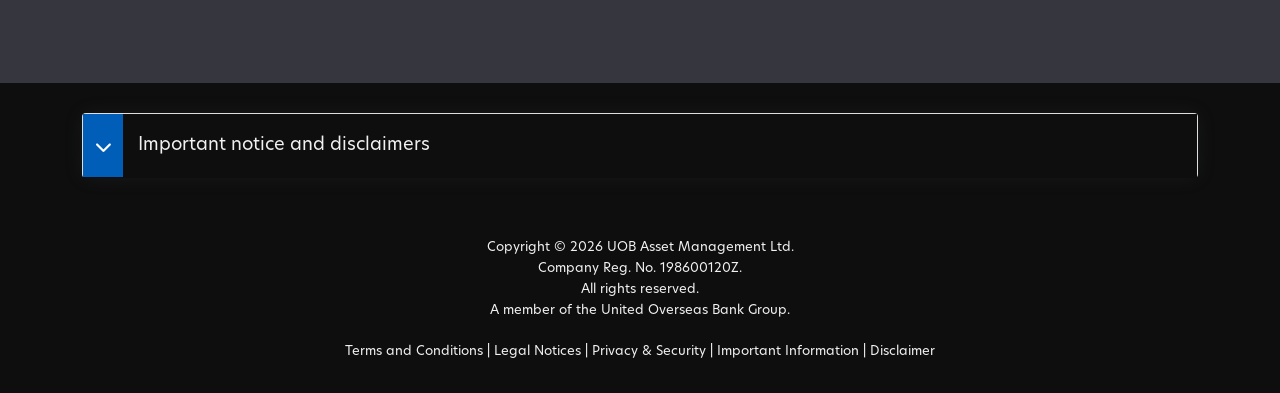
==== commit c9e931a9: "update" ====
--- a/public/usgdif/united-sg-dynamic-income-fund.html
+++ b/public/usgdif/united-sg-dynamic-income-fund.html
@@ -171,7 +171,7 @@
         <h2>A Singapore-focused Fund Designed for Dynamic Income Investors</h2>
       </div>
       <div>
-        <p class="aboutIntro">As fixed income and cash strategies face rising rate pressure, one may want to consider diversifying closer to home. The United SG Dynamic Income Fund adopts a dynamic multi-asset approach—combining Singapore bonds, equities, and S-REITs into a balanced portfolio which currently distributes a ~4.0% p.a*. target monthly income.</p>
+        <p class="aboutIntro">As fixed income and cash strategies face rising rate pressure, one may want to consider diversifying closer to home. The United SG Dynamic Income Fund (The “Fund”) adopts a dynamic multi-asset approach—combining Singapore bonds, equities, and S-REITs into a balanced portfolio which currently distributes a ~4.0% p.a.* target monthly income.</p>
         <p class="aboutDisclaimer">*Targeted distributions are not guaranteed and are subject to the Manager's discretion. Distributions may be made out of income, capital gains, or capital, which may reduce the Net Asset Value (NAV) of the share class.</p>
       </div>
     </div>
@@ -183,13 +183,24 @@
 <section id="united-sg-dynamic-income-fund-singapore-story" class="united-sg-dynamic-income-fund-singapore-story ptb-100">
   <div class="container">
     <div class="row align-items-center">
-      <div class="col-lg-5 col-md-5 col-sm-5">
+      <div class="col-lg-5 sgStoryipadPro">
         <div class="united-sg-dynamic-income-fund-singapore-story-image"> <img src="assets/usgdif-images/singaporeStory.webp" alt="The Singapore Story"> </div>
       </div>
-      <div class="col-lg-7 col-md-7 col-sm-7">
+      <div class="col-lg-7 sgStoryipadPro">
         <div class="united-sg-dynamic-income-fund-singapore-story-content">
           <h2>The Singapore Story</h2>
-          <p class="singaporeStory">Singapore remains one of the world's premier financial havens, offering a rare combination of political stability, AAA-rated sovereign strength, and strong corporate governance. As global markets navigate economic shifts, the Singapore market presents a compelling investment case for local investors seeking growth and resilient investments close to home.</p>
+          <p class="singaporeStory">Singapore remains one of the world's premier financial havens, offering a rare combination of political stability, AAA-rated sovereign strength, and strong corporate governance. </p>
+			<ul>
+			<li>1<sup>st</sup> in the world for economic competitiveness<sup>1</sup></li>
+			<li>2<sup>nd</sup> largest recipient of foreign direct investment (FDI) in the world<sup>2</sup></li>
+			</ul>
+			<p class="singaporeStory">As global markets navigate economic shifts, the Singapore market presents a compelling investment case for investors seeking growth and resilient investment options. 
+			</p>
+			<p class="singaporeStoryDisclaimer">
+				<sup>1</sup> International Institute for Management Development (IMD), IMD World Competitiveness Rankings 2026</p>
+				<p class="singaporeStoryDisclaimer">
+				<sup>2</sup> United Nations Conference on Trade and Development, World Investment Report 2025
+			</p>
         </div>
         <div class="trainImage"> <img src="assets/usgdif-images/train.webp" alt="Divider"> </div>
       </div>
@@ -198,28 +209,61 @@
       <div class="row align-items-top">
         <div class="col-lg-4 col-md-4 col-sm-4 borderBottomDashed">
           <div class="singaporeStoryRow2-content">
-            <h3>Currency and Capital Stability</h3>
-            <p class="singaporeStory">Investing locally eliminates foreign exchange (FX) volatility, ensuring your capital and distributions remain 100% anchored in Singapore dollars (SGD).</p>
+            <h3>Home-market opportunities, home currency advantage</h3>
+            <p class="singaporeStory">Access Singapore’s income and growth opportunities, while keeping your investments anchored in SGD.</p>
           </div>
         </div>
         <div class="col-lg-4 col-md-4 col-sm-4 borderBottomDashed">
           <div class="singaporeStoryRow2-content">
-            <h3>Strong Fundamentals and Quality Yields</h3>
-            <p class="singaporeStory">Singapore’s economy is anchored by globally recognized, high-dividend blue chips, competitive property trusts (S-REITs), and top-tier sovereign and corporate bonds.</p>
+            <h3>Strong Fundamentals &amp; Quality Yields</h3>
+            <p class="singaporeStory">Singapore’s economy is anchored by globally recognised, high-dividend blue chips, competitive property trusts (S-REITs), and top-tier sovereign and corporate bonds.</p>
           </div>
         </div>
         <div class="col-lg-4 col-md-4 col-sm-4 borderBottomDashed">
           <div class="singaporeStoryRow2-content">
-            <h3>Safe-Haven Resilience with Strong Growth potential</h3>
+            <h3>Resilient market at lower volatility</h3>
             <p class="singaporeStory">Historically, Singapore assets have demonstrated lower volatility during broader global market downturns, making it an ideal anchor for long-term wealth.</p>
           </div>
         </div>
       </div>
     </div>
+	  <div class="sg-EquitiesResilient">
+
+  <!-- LEFT: COPY -->
+  <div class="sg-EquitiesResilient-content">
+
+    <h3>
+      Singapore equities have delivered resilient total returns (%) amid global trade and geopolitical uncertainty
+    </h3>
+
+    <p class="sg-EquitiesResilient-source">
+      Source: UOBAM, Bloomberg, as of 11 Sep 2026. 2025 was marked by trade
+      uncertainty following US tariff announcements; 2026 YTD reflects heightened
+      geopolitical tensions
+    </p>
+
+  </div>
+
+
+  <!-- RIGHT: CHART -->
+  <div class="sg-EquitiesResilient-chart">
+
+    <img
+      src="assets/usgdif-images/singapore-equities-resilient-chart.webp"
+      alt="Chart comparing total returns of the Straits Times Index, S&P 500 and MSCI ACWI for 2025 and 2026 year-to-date"
+    >
+
+  </div>
+  <p class="sg-EquitiesResilient-source2">
+      Source: UOBAM, Bloomberg, as of 11 Sep 2026. 2025 was marked by trade
+      uncertainty following US tariff announcements; 2026 YTD reflects heightened
+      geopolitical tensions
+    </p>
+</div>
     <div class="powerMultiAsset">
       <div class="col-lg-10 col-md-10 col-sm-10">
         <h3>The Power of a Multi-Asset Singapore Strategy</h3>
-        <p class="singaporeStory">To capture the full potential of Singapore’s financial landscape, investors need a balanced, multi-asset strategy. By dynamically combining Singapore equities, REITs, bonds, and money market instruments into a single framework, you gain:</p>
+        <p class="singaporeStory">To capture the full potential of Singapore’s financial landscape, you can implement a balanced, multi-asset strategy. By dynamically combining Singapore equities, REITs, bonds, and money market instruments into a single framework, you gain:</p>
       </div>
       <div class="sg-strategy-inner">
         <div class="sg-strategy-content">
@@ -280,30 +324,21 @@
       <div class="sg-thisFundYourMoney-card">
         <div class="sg-thisFundYourMoney-icon"> <img src="assets/usgdif-images/calendar.webp" alt=""> </div>
         <h3> An attractive "Monthly Distribution" </h3>
-        <p> Enjoy a steady stream of passive income. For Class A SGD Dist,
-          you receive a targeted ~4.0% p.a. distribution paid directly
-          to your UOBAM account every month. That's about S$400 each year
-          (~S$33 each month) for every S$10,000 invested. </p>
+        <p> Enjoy a steady stream of passive income. For Class A SGD Dist, you receive a targeted ~4.0% p.a.* distribution paid directly to your UOBAM account every month. That’s about S$400 each year (~S$33 each month) for every S$10,000 invested. </p>
       </div>
       
       <!-- CARD 2 -->
       <div class="sg-thisFundYourMoney-card">
         <div class="sg-thisFundYourMoney-icon"> <img src="assets/usgdif-images/merlion.webp" alt=""> </div>
         <h3> Ride on the strength of Singapore </h3>
-        <p> The fund is strongly focused on Singapore, giving you a complete,
-          all-in-one portfolio built around the local market. It captures
-          income and growth opportunities directly from Singapore's key
-          economic sectors. </p>
+        <p> The fund is strongly focused on Singapore, giving you a complete, all-in-one portfolio built around the local market. It captures income and growth opportunities directly from Singapore’s key economic sectors. </p>
       </div>
       
       <!-- CARD 3 -->
       <div class="sg-thisFundYourMoney-card">
         <div class="sg-thisFundYourMoney-icon"> <img src="assets/usgdif-images/intelligence.webp" alt=""> </div>
         <h3> Intelligence built-in </h3>
-        <p> The fund's AI-driven framework dynamically rebalances between
-          growth assets and defensive fixed income (such as Singapore
-          sovereign and corporate bonds) to cushion your portfolio as
-          market conditions shift. </p>
+        <p> The fund’s AI-driven framework dynamically rebalances between growth assets and defensive fixed income to cushion your portfolio as market conditions shift. </p>
       </div>
       
       <!-- CARD 4 -->
@@ -311,12 +346,13 @@
         <div class="sg-thisFundYourMoney-icon"> <img src="assets/usgdif-images/diversified.webp" alt=""> </div>
         <h3> Well-diversified </h3>
         <p> Singapore Equities<br>
-          Asia Equities<br>
           Singapore REITs (S-REITs)<br>
           Singapore Bonds<br>
-          Singapore Money Market </p>
-      </div>
-    </div>
+          Singapore Money Market <br>
+		  Asia Equities(max 20%)<sup>3</sup></p>
+      </div>
+    </div>
+	  <p class="sg-thisFundYourMoney-disclaimer"><sup>3</sup> The portfolio includes exposure to Asia to enhance its long-term growth potential. Based on historical analysis, 20% has been identified as the optimal maximum allocation.</p>
   </div>
 </section>
 <!-- What This Fund Means For Your Money Area END--> 
@@ -325,7 +361,7 @@
   <div class="container">
     <div class="row align-items-center">
       <div class="section-title">
-        <h2>What Makes the United SG Dynamic Income Fund Different</h2>
+        <h2>What Makes the  Fund Different</h2>
       </div>
       <div>
         <p class="sectionIntro">Standard funds rely purely on manual stock picking or rigid allocations. Our fund combines human expertise with advanced technology:</p>
@@ -340,9 +376,9 @@
           <h3>AI-Augmentation<span class="mobile-break"><br>
             </span>@UOBAM Framework</h3>
           <p> We integrate artificial intelligence and machine learning (AIML)
-            with top-tier analyst research. Technology optimizes stock selection
+            with top-tier analyst research. Technology optimises stock selection
             and allocation in real time, helping uncover hidden opportunities
-            while managing risk. </p>
+          while managing risk. </p>
         </div>
       </div>
       
@@ -390,43 +426,35 @@
     
     <!-- CARD 1 -->
     <article class="sg-fundAssetEngine-card sg-fundAssetEngine-card--blue">
-      <h3> Singapore<br>
-        Equities </h3>
+      <h3> Singapore Equities </h3>
       <p> Participate in the earnings and dividend potential of
         Singapore-listed companies selected through UOBAM's
         bottom-up research process. </p>
     </article>
     
     <!-- CARD 2 -->
-    <article class="sg-fundAssetEngine-card sg-fundAssetEngine-card--blue">
-      <h3> Asia Equities<br>
-        (max 20%) </h3>
-      <p> Capture selected growth opportunities beyond Singapore while
-        keeping Singapore at the core of the Fund's investment objective. </p>
-    </article>
-    
-    <!-- CARD 3 -->
-    <article class="sg-fundAssetEngine-card sg-fundAssetEngine-card--peach">
-      <h3> Singapore<br>
-        REITs </h3>
+	  <article class="sg-fundAssetEngine-card sg-fundAssetEngine-card--peach">
+      <h3> Singapore REITs </h3>
       <p> Access listed real estate businesses that can provide an additional
         source of income and diversification within the portfolio. </p>
     </article>
-    
-    <!-- CARD 4 -->
+    <!-- CARD 3 -->
     <article class="sg-fundAssetEngine-card sg-fundAssetEngine-card--purple">
-      <h3> Singapore<br>
-        Bonds </h3>
+      <h3> Singapore Bonds </h3>
       <p> Add fixed-income exposure that can contribute income and help
         balance equity-market risk. </p>
     </article>
-    
-    <!-- CARD 5 -->
+    <!-- CARD 4 -->
     <article class="sg-fundAssetEngine-card sg-fundAssetEngine-card--purple">
-      <h3> Singapore Money<br>
-        Market Instruments </h3>
+      <h3> Singapore Money Market Instruments </h3>
       <p> Provide a more defensive allocation when the portfolio calls
         for greater liquidity and lower market sensitivity. </p>
+    </article>
+    <!-- CARD 5 -->
+	  <article class="sg-fundAssetEngine-card sg-fundAssetEngine-card--blue">
+      <h3> Asia Equities (max 20%) </h3>
+      <p> Capture selected growth opportunities beyond Singapore while
+        keeping Singapore at the core of the Fund's investment objective. </p>
     </article>
   </div>
   
@@ -579,18 +607,15 @@
 		  <div class="section-title">
       <h2>More Information about this Fund</h2>
     </div>
-        <p class="fundDescriptionInfo">If you prefer to ease into the market through dollar-cost averaging, you can set up a Regular Savings Plan (RSP) from just S$100/month on UOBAM Invest. It’s a completely automated way to build your monthly income stream over time, no market timing required.
+        <p class="fundDescriptionInfo">If you prefer to ease into the market through dollar-cost averaging, you can set up a Regular Savings Plan (RSP)  on UOBAM Invest. It’s a completely automated way to build your monthly income stream over time, no market timing required.
         </p>
-		  <div class="regularSavingsPlan"><img
-        src="assets/usgdif-images/regular-savings-plan.webp"
-        alt=""
-      ></div>
+
       </div>
       <div class="col-lg-6 usgdif-points">
 		  <div class="riskFeesCard">
-        <h3>Fund Risk: <span class="riskRating">Moderate</span></h3>
+        <h3>Fund Risk Rating: <span class="riskRating">Moderate</span></h3>
 		  <br><br>
-        <h3>About this portfolio</h3>
+        <h3>About this Fund</h3>
         <table>
           <tr style="border-bottom: 1px solid;">
             <td width="60%" style="text-align: left;">Min. Initial Investment</td>
@@ -612,10 +637,6 @@
             <td width="40%" style="text-align: right;"><strong>None</strong></td>
           </tr>
           <tr style="border-bottom: 1px solid;">
-            <td style="text-align: left;">Underlying Fee</td>
-            <td style="text-align: right;"><strong>None</strong></td>
-          </tr>
-          <tr style="border-bottom: 1px solid;">
             <td style="text-align: left;">Annual Management Fee</td>
             <td style="text-align: right;"><strong>1.0% p.a.</strong></td>
           </tr>
@@ -625,45 +646,38 @@
   </div>
 </section>
 <!-- End Fund Description Area --> 
-<!-- Start Stripe Area -->
-<div class="background-grey">
-  <div class="striped-pattern"></div>
-</div>
-<!-- End Stripe Area --> 
 <!-- Start Fund Description Area -->
-<section id="understand6percent" class="features-area pb-100 background-grey">
+<section id="fundDocuments" class="features-area background-grey">
   <div class="container">
     <div class="section-title">
-      <h2 class="color-5c55eb">Fund Documents</h2>
+      <h2>Fund Documents</h2>
     </div>
     <div class="row align-items-top">
-      <div class="col-lg-4">
+      <div class="col-lg-4 col-md-4 col-sm-4">
+		  <a target="_blank" href="http://asiaapi.morningstar.com/ODSHelperWS/default.aspx?Id=F00001GL9Z&DocType=PR&ClientId=sgplt&MarketId=CU$$$$$SGP&LanguageId=EN">
+        <div><div class="card glass-card">
+			<img src="assets/usgdif-images/fund-prospectus.webp" alt="">
+          <h3>Fund Prospectus</h3>
+        </div></div></a>
+      </div>
+      <div class="col-lg-4 col-md-4 col-sm-4">
+		  <a target="_blank" href="http://asiaapi.morningstar.com/ODSHelperWS/default.aspx?Id=F00001GL9Z&DocType=FS&ClientId=sgplt&MarketId=CU$$$$$SGP&LanguageId=EN">
         <div class="card glass-card">
-          <div class="num">Icon</div>
-          <h3>Fund Prospectus</h3>
-        </div>
-      </div>
-      <div class="col-lg-4">
+          <img src="assets/usgdif-images/fund-factsheet.webp" alt="">
+          <h3>Fund Factsheet</h3>
+			  </div></a>
+      </div>
+      <div class="col-lg-4 col-md-4 col-sm-4">
+		  <a target="_blank" href="https://www.uobam.com.sg/assets/web-resources/uobam/pdf/uobam/monthly-fund-commentaries/united-sg-dynamic-income-fund-202607.pdf">
         <div class="card glass-card">
-          <div class="num">Icon</div>
-          <h3>Fund Factsheet</h3>
-        </div>
-      </div>
-      <div class="col-lg-4">
-        <div class="card glass-card">
-          <div class="num">Icon</div>
+          <img src="assets/usgdif-images/fund-commentary.webp" alt="">
           <h3>Fund Commentary</h3>
-        </div>
+			  </div></a>
       </div>
     </div>
   </div>
 </section>
 <!-- End Fund Description Area --> 
-<!-- Start Stripe Area -->
-<div class="background-grey">
-  <div class="striped-pattern"></div>
-</div>
-<!-- End Stripe Area --> 
 <!-- Start Comparison Area -->
 <section id="getstarted" class="about-area pb-100">
   <div class="container">
@@ -678,22 +692,22 @@
       <div class="row align-items-top">
         <div class="col-lg-4">
           <div class="card glass-card">
-            <div class="num">Icon</div>
+            <img src="assets/usgdif-images/login.webp" alt="">
             <h3>Log in or create your account</h3>
             <p>Access UOBAM Invest through the app and complete your account setup.</p>
           </div>
         </div>
         <div class="col-lg-4">
           <div class="card glass-card">
-            <div class="num">Icon</div>
+            <img src="assets/usgdif-images/fund-direct.webp" alt="">
             <h3>Select Fund Direct</h3>
             <p>Search for United SG Dynamic Income Fund and review the fund profile, prospectus and relevant documents.</p>
           </div>
         </div>
         <div class="col-lg-4">
           <div class="card glass-card">
-            <div class="num">Icon</div>
-            <h3>Choose and fund your investment</h3>
+            <img src="assets/usgdif-images/fund-investment.webp" alt="">
+            <h3>Choose &amp; fund your investment</h3>
             <p>Select the share class suitable for your objective and fund your purchase using the available payment options.</p>
           </div>
         </div>
@@ -712,11 +726,6 @@
   </div>
 </section>
 <!-- End Comparison Area --> 
-<!-- Start Stripe Area -->
-<div class="background-grey">
-  <div class="striped-pattern"></div>
-</div>
-<!-- End Stripe Area --> 
 <!-- Start Faq Area -->
 <section id="faq" class="faq-area ptb-100">
   <div class="container">
@@ -727,35 +736,51 @@
       <div class="">
         <div class="faq-accordion-content">
           <ul class="accordion">
-            <li class="accordion-item" id="faq1"> <a class="accordion-title active" href="javascript:void(0)"> <i class="fa fa-chevron-down"></i> What does “up to 6% p.a. monthly income” mean? </a>
-              <p class="accordion-content show">For Class A SGD Dist, the Fund aims to make regular monthly distributions of up to 6% p.a. The distribution is not guaranteed and UOBAM may vary the rate, frequency or amount. Distributions may be made out of income, capital gains and/or capital.</p>
-            </li>
-            <li class="accordion-item" id="faq2"> <a class="accordion-title" href="javascript:void(0)"> <i class="fa fa-chevron-down"></i> Is the 6% a guaranteed return? </a>
-              <p class="accordion-content show">No. The distribution policy is not a guaranteed investment return. Your total return depends on both the distributions received and changes in the value of your units.</p>
-            </li>
-            <li class="accordion-item" id="faq3"> <a class="accordion-title" href="javascript:void(0)"> <i class="fa fa-chevron-down"></i> Can distributions be paid out of my capital? </a>
-              <p class="accordion-content show">Yes. If distributions are made out of capital, this may amount to a return of part of your original investment and will reduce the net asset value of the relevant share class. It may also reduce future returns.</p>
-            </li>
-            <li class="accordion-item" id="faq4"> <a class="accordion-title" href="javascript:void(0)"> <i class="fa fa-chevron-down"></i> What is the difference between Class A SGD Acc and Class A SGD Dist? </a>
-              <p class="accordion-content show">Class A SGD Dist is designed for investors who want the Fund's distribution feature. Class A SGD Acc is an accumulation share class, where returns remain invested in the Fund rather than being distributed as regular cash payouts.</p>
-            </li>
-            <li class="accordion-item" id="faq5"> <a class="accordion-title" href="javascript:void(0)"> <i class="fa fa-chevron-down"></i> What does the Fund invest in? </a>
-              <p class="accordion-content show">The Fund invests across five asset classes: Singapore equities, Singapore REITs, Singapore bonds, Singapore money market instruments and Asia equities. It invests primarily in Singapore.</p>
-            </li>
-            <li class="accordion-item" id="faq6"> <a class="accordion-title" href="javascript:void(0)"> <i class="fa fa-chevron-down"></i> How does AI-Augmentation@UOBAM work in this Fund? </a>
-              <p class="accordion-content show">UOBAM combines artificial intelligence and machine-learning analysis with human investment expertise. The technology works alongside the investment team to support the research and allocation process.</p>
-            </li>
-            <li class="accordion-item" id="faq7"> <a class="accordion-title" href="javascript:void(0)"> <i class="fa fa-chevron-down"></i> How often is the portfolio rebalanced? </a>
-              <p class="accordion-content show">The Fund is rebalanced quarterly based on AI-based analyses, so the allocation across asset classes can change as market conditions and investment signals evolve.</p>
-            </li>
-            <li class="accordion-item" id="faq8"> <a class="accordion-title" href="javascript:void(0)"> <i class="fa fa-chevron-down"></i> What is the minimum investment? </a>
-              <p class="accordion-content show">For Class A, the Fund's stated minimum subscription is S$1,000 initially and S$500 for subsequent investments. The amount displayed in UOBAM Invest will reflect the applicable requirements for the transaction.</p>
-            </li>
-            <li class="accordion-item" id="faq9"> <a class="accordion-title" href="javascript:void(0)"> <i class="fa fa-chevron-down"></i> What fees apply? </a>
-              <p class="accordion-content show">The Class A management fee is currently 1.00% p.a., with a maximum of 2.50% p.a. A subscription fee of currently up to 3% (maximum 5%) applies under the Fund terms, although the actual charge may differ by distributor or purchase channel. Other platform fees or charges may also apply. Please refer to the Fund's prospectus and the applicable UOBAM Invest Fund Direct fee information shown before you transact.</p>
-            </li>
-            <li class="accordion-item" id="faq10"> <a class="accordion-title" href="javascript:void(0)"> <i class="fa fa-chevron-down"></i> How do I buy the Fund on UOBAM Invest? </a>
-              <p class="accordion-content show">Log in to UOBAM Invest, select Fund Direct, search for United SG Dynamic Income Fund, review the fund information and documents, then select the share class and amount you wish to invest.</p>
+            <li class="accordion-item" id="faq1"> <a class="accordion-title active" href="javascript:void(0)"> <i class="fa fa-chevron-down"></i> How do I invest in the United SG Dynamic Income Fund Class A DIST on UOBAM Invest? </a>
+              <div class="accordion-content show">
+                <ul>
+                  <li>Log in to the <strong>UOBAM Invest app</strong> and navigate to the <strong>Invest</strong> tab.</li>
+                  <li>Select <strong>Fund Direct</strong> and complete the account setup process if you have not already done so.</li>
+                  <li>Once your account has been set up, browse the available funds or use the search function to locate <strong>United SG Dynamic Income Fund</strong>.</li>
+				  <li>Ensure that you select <strong>Class A SGD Dist</strong> before proceeding with your investment.</li>
+				  <li>Click <strong>Buy Now</strong> to invest immediately or <strong>Add to Cart</strong> if you would like to complete the transaction at a later time.</li>
+				  <li>Follow the payment instructions provided in the app to transfer your investment amount. Please ensure that the correct account reference is included in your funds transfer to avoid any delays in processing.</li>
+                </ul>
+                <p>The cut-off time for transactions on each Dealing Day is 3:00 p.m. Singapore Time. Orders and payments received after the cut-off time will be processed on the next Dealing Day.</p>
+              </div>
+            </li>
+            <li class="accordion-item" id="faq2"> <a class="accordion-title" href="javascript:void(0)"> <i class="fa fa-chevron-down"></i> Is the monthly distribution guaranteed? </a>
+              <p class="accordion-content">No. The Fund aims to make monthly distributions of up to 4% p.a., but the amount and frequency are not guaranteed. Distributions may be made from income, capital gains and/or capital.</p>
+            </li>
+            <li class="accordion-item" id="faq3"> <a class="accordion-title" href="javascript:void(0)"> <i class="fa fa-chevron-down"></i> What is the difference between Class A SGD Acc and Class A SGD Dist? </a>
+              <p class="accordion-content">Class A SGD Acc reinvests income into the Fund. Class A SGD Dist aims to pay monthly distributions to investors.</p>
+            </li>
+            <li class="accordion-item" id="faq4"> <a class="accordion-title" href="javascript:void(0)"> <i class="fa fa-chevron-down"></i> What is the cut-off time for submitting an order? </a>
+              <p class="accordion-content">Orders should be submitted before 3.00 p.m. on each Dealing Day. Orders submitted after the cut-off will be processed on the next Dealing Day.</p>
+            </li>
+            <li class="accordion-item" id="faq5"> <a class="accordion-title" href="javascript:void(0)"> <i class="fa fa-chevron-down"></i> How long will my investment take to be processed? </a>
+              <p class="accordion-content">Once your investment order has been submitted, the Fund's Net Asset Value (NAV) and allocated units are typically reflected by the next business day. You can monitor the status of your order at any time through the UOBAM Invest app.</p>
+            </li>
+            <li class="accordion-item" id="faq6"> <a class="accordion-title" href="javascript:void(0)"> <i class="fa fa-chevron-down"></i> How do I withdraw my investment, and when will I receive the proceeds? </a>
+              <p class="accordion-content">To redeem your investment, submit a withdrawal request through the UOBAM Invest app. The redemption proceeds will be credited to your UOBAM Invest Cash Account upon settlement, which is typically T+5 business days for the United SG Dynamic Income Fund.<br><br>If you wish to transfer the proceeds to your bank account, simply initiate a withdrawal from your UOBAM Invest Cash Account once the funds have been credited.</p>
+            </li>
+            <li class="accordion-item" id="faq7"> <a class="accordion-title" href="javascript:void(0)"> <i class="fa fa-chevron-down"></i> When are distributions paid, and how will I receive them? </a>
+              <p class="accordion-content">Distributions for Class A SGD Dist are generally paid on a monthly basis and will be credited directly to your UOBAM Invest Cash Account. Once the distribution has been credited, you may transfer the proceeds to your bank account by submitting a withdrawal request through the UOBAM Invest app.</p>
+            </li>
+            <li class="accordion-item" id="faq8"> <a class="accordion-title" href="javascript:void(0)"> <i class="fa fa-chevron-down"></i> Are there any sales charges? </a>
+              <p class="accordion-content">No.</p>
+            </li>
+            <li class="accordion-item" id="faq9"> <a class="accordion-title" href="javascript:void(0)"> <i class="fa fa-chevron-down"></i> What fees apply to my investment? </a>
+              <p class="accordion-content">There are no additional fees. The only applicable fee is the Fund's management fee, which is reflected in the Fund's Net Asset Value (NAV).</p>
+            </li>
+            <li class="accordion-item" id="faq10"> <a class="accordion-title" href="javascript:void(0)"> <i class="fa fa-chevron-down"></i> Can I speak to someone before investing? </a>
+              <p class="accordion-content">As Fund Direct is a self-directed investment portfolio, UOBAM Invest is unable to provide investment advice or make recommendations. Should you have any operational or account-related queries regarding your investments, you can contact UOBAM Invest support via email <a href="mailto:UOBAMInvest@UOBGroup.com">UOBAMInvest@UOBGroup.com</a>.</p>
+            </li>
+		    <li class="accordion-item" id="faq11"> <a class="accordion-title" href="javascript:void(0)"> <i class="fa fa-chevron-down"></i> Where can I track the Fund’s price and performance? </a>
+              <p class="accordion-content">You can view your investment and its performance in the UOBAM Invest app. Fund information is also available on the <a href="https://www.uobam.com.sg/our-funds/funds-details.page?mstarid=F00001GL9Z">UOBAM website</a>⁠.</p>
+            </li>
+		    <li class="accordion-item" id="faq12"> <a class="accordion-title" href="javascript:void(0)"> <i class="fa fa-chevron-down"></i> Can I set up a Regular Savings Plan for the Fund? </a>
+              <p class="accordion-content">Yes, the Fund is available under the Regular Savings Plan (RSP).<br><br>To set up a recurring investment, log in to the UOBAM Invest app and navigate to the <strong>Fund Direct</strong> section. You can browse the available funds or use the search function to locate the <strong>United SG Dynamic Income Fund</strong>. Once you have selected the Fund, choose the <strong>Regular Savings Plan (RSP)</strong> option and follow the on-screen instructions to set your preferred investment amount and contribution frequency. Your investments will then be made automatically according to the schedule you have selected.</p>
             </li>
           </ul>
         </div>
@@ -806,11 +831,8 @@
           <div class="faq-accordion-content">
             <ul class="accordion">
               <li class="accordion-item"> <a class="accordion-title" href="javascript:void(0)"> <i class="fa fa-chevron-down"></i> Important notice and disclaimers </a>
-                <p class="accordion-content">For more information on the list of awards won by UOBAM, visit <a href="https://www.uobam.com.sg/awards" target="_blank">https://www.uobam.com.sg/awards</a><br>
-                  <br>
-                  This document is for your general information only. It does not constitute investment advice, recommendation or an offer or solicitation to deal in Exchange Traded Funds ("ETFs") or in units in any Unit Trusts ("Unit Trusts", ETFs and Unit Trusts shall together be referred to as "Fund(s)") nor does it constitute any offer to take part in any particular trading or investment strategy. This document was prepared without regard to the specific objectives, financial situation or needs of any particular person who may receive it. The information is based on certain assumptions, information and conditions available as at the date of this document and may be subject to change at any time without notice. If any information herein becomes inaccurate or out of date, we are not obliged to update it. No representation or promise as to the performance of the Fund or the return on your investment is made. <strong>Past performance of any Fund or UOB Asset Management Ltd ("UOBAM") and any past performance, prediction, projection or forecast of the economic trends or securities market are not necessarily indicative of the future or likely performance of the Fund or UOBAM.</strong> The value of any Fund and the income from them, if any, may fall as well as rise, and may have high volatility due to the investment policies and/or portfolio management techniques employed by the Fund. Investments in any Fund involve risks, including the possible loss of the principal amount invested, and are not obligations of, deposits in, or guaranteed or insured by United Overseas Bank Limited ("UOB"), UOBAM, or any of their subsidiary, associate or affiliate ("UOB Group") or distributors of the Fund. Market conditions may limit the ability of the platform to trade and investments in non-Singapore markets may be subject to exchange rate fluctuations. The Fund may use or invest in financial derivative instruments and you should be aware of the risks associated with investments in financial derivative instruments which are described in the respective Fund's prospectus. The UOB Group may have interests in the Funds and may also perform or seek to perform brokering and other investment or securities-related services for the Fund. Investors should read the Fund's prospectus, which is available and may be obtained from UOBAM or any of its appointed agents or distributors, before investing. <strong>You may wish to seek advice from a financial adviser before making a commitment to invest in any Funds, and in the event that you choose not to do so, you should consider carefully whether the Fund is suitable for you.</strong> Any reference to any specific country, financial product or asset class is used for illustration or information purposes only and you should not rely on it for any purpose. We will not be responsible for any loss or damage arising directly or indirectly in connection with, or as a result of, any person acting on any information provided in this document. Services offered by UOBAM Invest are subject to the UOBAM Invest Terms and Conditions. Apple and the Apple logo are trademarks of Apple Inc. Google Play and the Google Play logo are trademarks of Google LLC.<br>
-                  <br>
-                  This advertisement has not been reviewed by the Monetary Authority of Singapore. Services offered by UOBAM Invest are subject to the UOBAM Invest Terms and Conditions.</p>
+                <p class="accordion-content">
+                  This document is for general information only. It does not constitute an offer or solicitation to deal in units in the Fund (“Units”) or investment advice or recommendation and was prepared without regard to the specific objectives, financial situation or needs of any particular person who may receive it. The information is based on certain assumptions, information and conditions available as at the date of this document and may be subject to change at any time without notice. No representation or promise as to the performance of the Fund or the return on your investment is made. <strong>Past performance of the Fund or UOB Asset Management Ltd (“UOBAM”) and any past performance, prediction, projection or forecast of the economic trends or securities market are not necessarily indicative of the future or likely performance of the Fund or UOBAM.</strong> The value of Units and the income from them, if any, may fall as well as rise. Investments in Units involve risks, including the possible loss of the principal amount invested, and are not obligations of, deposits in, or guaranteed or insured by United Overseas Bank Limited (“UOB”), UOBAM, or any of their subsidiary, associate or affiliate (“UOB Group”) or distributors of the Fund. The Fund may use or invest in financial derivative instruments and you should be aware of the risks associated with investments in financial derivative instruments which are described in the Fund’s prospectus. The UOB Group may have interests in the Units and may also perform or seek to perform brokering and other investment or securities-related services for the Fund. Investors should read the Fund’s prospectus, which is available and may be obtained from UOBAM or any of its appointed agents or distributors, before investing. <strong>You may wish to seek advice from a financial adviser before making a commitment to invest in any Units, and in the event that you choose not to do so, you should consider carefully whether the Fund is suitable for you. </strong> Any reference to any specific country, financial product or asset class is used for illustration or information purposes only and you should not rely on it for any purpose. We will not be responsible for any loss or damage arising directly or indirectly in connection with, or as a result of, any person acting on any information provided in this document. Services offered by UOBAM Invest are subject to the UOBAM Invest Terms and Conditions. Apple and the Apple logo are trademarks of Apple Inc. Google Play and the Google Play logo are trademarks of Google LLC.<br><br>Distributions will be made in respect of the Distribution Classes of the Fund. Distributions are based on the NAV per unit of the relevant Distribution Class as at the last business day of the calendar month or quarter. The making of distributions is at the absolute discretion of UOBAM and that distributions are not guaranteed. The making of any distribution shall not be taken to imply that further distributions will be made. UOBAM reserves the right to vary the frequency and/or amount of distributions. Distributions from a fund may be made out of income and/or capital gains and (if income and/or capital gains are insufficient) out of capital. Investors should also note that the declaration and/or payment of distributions (whether out of income, capital gains, capital or otherwise) may have the effect of lowering the net asset value (NAV) of the relevant fund. Moreover, distributions out of capital may amount to a reduction of part of your original investment and may result in reduced future returns. Please refer to the Fund's prospectus for more information.<br><br>This advertisement has not been reviewed by the Monetary Authority of Singapore. </p>
               </li>
             </ul>
           </div>
--- a/public/usgdif/assets/usgdif-css/style.css
+++ b/public/usgdif/assets/usgdif-css/style.css
@@ -138,7 +138,7 @@
   margin-bottom: 40px;
 }
 .section-title h2 {
-  font-size: 45px;
+  font-size: 40px;
   margin: 0 0 0 0;
   position: relative;
   line-height: 1;
@@ -600,6 +600,13 @@
 .faq-accordion-content .accordion .accordion-content li {
   padding-bottom: 15px;
 }
+#faq ul {
+	list-style-type: disc;
+	font-size: 17px;
+}
+#faq p, #faq a {
+	font-size: 17px;
+}
 /*================================================
 Team Area CSS
 =================================================*/
@@ -780,11 +787,11 @@
 .aboutDisclaimer {
   text-align: center;
   padding-top: 50px;
-  font-size: 17px;
+  font-size: 13px;
 }
 #fund-description {
   padding: 75px 0 100px 0;
-  background-color: #FFFFFF;
+  background-color: #fffaf2;
 }
 #fund-description h2 {
   font-weight: 400;
@@ -813,7 +820,7 @@
 }
 #getstarted h2 {
   font-weight: 300;
-  font-size: 50px;
+  font-size: 40px;
 }
 #getstarted h4 {
   font-weight: 300;
@@ -909,6 +916,18 @@
 .singaporeStory {
   text-align: left;
   font-size: 20px;
+  padding-bottom: 50px;
+}
+.united-sg-dynamic-income-fund-singapore-story-content ul {
+  font-size: 20px;
+  padding: 20px 50px;
+  text-align: left;
+  display: flex;
+  flex-direction: column;
+  gap: 25px;
+}
+.singaporeStoryDisclaimer {
+	font-size: 13px;
 }
 .united-sg-dynamic-income-fund-singapore-story-image {
   text-align: center;
@@ -940,6 +959,100 @@
   width: 70%;
   border-bottom: 2px dashed #333333;
   left: 10px;
+}
+/* =========================================================
+   SINGAPORE EQUITIES RESILIENT
+   ========================================================= */
+
+.sg-EquitiesResilient {
+  width: 100%;
+  max-width: 1800px;
+
+  margin: 0 auto;
+
+  display: grid;
+  grid-template-columns: minmax(0, 0.9fr) minmax(600px, 1.15fr);
+
+  align-items: center;
+
+  gap: 80px;
+
+  padding: 100px 0 0 0;
+}
+
+
+/* =========================================================
+   LEFT CONTENT
+   ========================================================= */
+
+.sg-EquitiesResilient-content {
+  width: 100%;
+}
+
+
+.sg-EquitiesResilient-content h3 {
+  max-width: 780px;
+
+  margin: 0;
+
+  color: #333333;
+
+  font-size: 30px;
+  font-weight: 400;
+  line-height: 1.2;
+
+  letter-spacing: -0.01em;
+}
+
+
+/* =========================================================
+   SOURCE
+   ========================================================= */
+
+.sg-EquitiesResilient-source {
+  max-width: 780px;
+
+  margin: 88px 0 0;
+
+  color: #4a4a4a;
+
+  font-size: 13px;
+  font-weight: 400;
+  line-height: 1.4;
+}
+.sg-EquitiesResilient-source2 {
+	display: none;
+}
+
+
+/* =========================================================
+   CHART CONTAINER
+   ========================================================= */
+
+.sg-EquitiesResilient-chart {
+  width: 100%;
+
+  padding: 54px 60px 48px;
+
+  background: #FFFFFF;
+
+  border-radius: 16px;
+
+  box-shadow:
+    0 10px 30px rgba(0, 0, 0, 0.16);
+
+  box-sizing: border-box;
+}
+
+
+.sg-EquitiesResilient-chart img {
+  display: block;
+
+  width: 100%;
+  max-width: 760px;
+  height: auto;
+
+  margin: 0 auto;
 }
 .powerMultiAsset {
   padding-top: 100px;
@@ -1084,6 +1197,13 @@
   background: #fff0e6;
   border-radius: 28px;
 }
+.sg-thisFundYourMoney-disclaimer {
+	padding-top: 75px;
+	font-size: 13px;
+	width: 75%;
+	margin: auto auto;
+	text-align: center
+}
 /* ===== ICON CIRCLE ===== */
 .sg-thisFundYourMoney-icon {
   position: absolute;
@@ -1101,8 +1221,8 @@
 }
 .sg-thisFundYourMoney-icon img {
   display: block;
-  width: 70px;
-  height: 70px;
+  width: 85px;
+  height: 85px;
   object-fit: contain;
 }
 /* ===== Headings ===== */
@@ -1187,8 +1307,8 @@
 }
 .sg-thisFundDifferent-icon img {
   display: block;
-  width: 70px;
-  height: 70px;
+  width: 105px;
+  height: 105px;
   object-fit: contain;
 }
 /* ===== CONTENT ===== */
@@ -1223,7 +1343,7 @@
 =================================================*/
 #sg-fundAssetEngine {
   background-color: #FFFFFF;
-  padding: 100px 0 100px 0;
+  padding: 65px 0 100px 0;
 }
 /* =========================================================
    FUND ASSET ENGINE
@@ -1279,7 +1399,7 @@
 }
 .sg-fundAssetEngine-visual img {
   display: block;
-  width: 100%;
+  width: 700px;
   height: auto;
   object-fit: contain;
   object-position: right bottom;
@@ -1374,6 +1494,8 @@
 =================================================*/
 #sg-fundAllocation {
   background: #ffffff;
+  padding-top: 100px;
+  background-color: #fffaf2;
 }
 .sg-fundAllocation {
   width: 100%;
@@ -1607,6 +1729,20 @@
 .glass-card > * {
   position: relative;
   z-index: 1;
+}
+#fundDocuments {
+	padding: 100px 0;
+}
+/* Image */
+#fundDocuments .glass-card img {
+	margin: 0 auto;
+	width: 130px;
+	padding-bottom: 25px;
+}
+#getstarted .glass-card img {
+	margin: 0 auto;
+	width: 100%;
+	padding-bottom: 25px;
 }
 /* Icon container */
 .glass-card .num {
@@ -1659,11 +1795,14 @@
 td.num, th.num {
   text-align: right;
 }
-#understand6percent h3 {
+#fundDocuments {
+	background-color: #FFFFFF;
+}
+#fundDocuments h3 {
   font-size: 22px;
 	text-align: center;
 }
-#understand6percent .card {
+#fundDocuments .card {
   height: 100%;
 }
 .sixPercentIllustrations {
@@ -1773,6 +1912,7 @@
 }
 #getstarted .card h3 {
   font-size: 18px;
+  color: #ffa666;
 }
 .getStartedCards {
   margin-bottom: 40px;
--- a/public/usgdif/assets/usgdif-css/dark.css
+++ b/public/usgdif/assets/usgdif-css/dark.css
@@ -196,7 +196,7 @@
 	color: #ffa666!important;
 }
 .theme-dark #sg-fundAssetEngine {
-	background-color: #35363e;
+	background-color: #000000;
 }
 .theme-dark .sg-fundAssetEngine-card h3 {
 	color: #ffa666!important;
@@ -221,6 +221,24 @@
 	color: #ffa666!important;
 }
 .theme-dark #fund-description h3 {
+  color: #ffa666!important;
+}
+.theme-dark .sg-EquitiesResilient-content h3 {
+	color: #ffa666!important;
+}
+.theme-dark .sg-EquitiesResilient-chart {
+	background-color: #FFF0E6;
+}
+.theme-dark #fundDocuments h2 {
+	color: #ffa666!important;
+}
+.theme-dark #fundDocuments {
+	background-color: #000000;
+}
+.theme-dark #getstarted .card h3 {
+  color: #ffa666!important;
+}
+.theme-dark #getstarted h2 {
   color: #ffa666!important;
 }
 /*# sourceMappingURL=dark.css.map */
--- a/public/usgdif/assets/usgdif-css/responsive.css
+++ b/public/usgdif/assets/usgdif-css/responsive.css
@@ -21,7 +21,8 @@
     margin-top: 20px;
   }
   .section-title h2 {
-    font-size: 26px;
+    font-size: 33px;
+	line-height: 1.2;
   }
   .navbar-light .navbar-nav {
     margin-top: 14px;
@@ -138,8 +139,12 @@
     padding-top: 35px;
   }
   #getstarted h2 {
-    font-size: 43px;
-  }
+    font-size: 33px;
+	line-height: 1.2;
+  }
+	#getstarted .section-title p {
+		text-align: left;
+	}
   .get-started-create-account h3 {
     font-size: 25px;
   }
@@ -469,7 +474,7 @@
     margin-top: 10px;
   }
   #sg-fundAssetEngine {
-    padding: 75px 0 100px 0;
+    padding: 0px 0 100px 0;
   }
 	/*-----------------*/
 	 .sg-fundAllocation {
@@ -570,6 +575,104 @@
 	}
 	.riskFeesCard {
 		padding: 42px 20px 10px;
+	}
+	/*--------------------*/
+		.sg-EquitiesResilient {
+    display: flex;
+    flex-direction: column;
+
+    gap: 32px;
+
+    padding: 38px 0px;
+  }
+
+
+  .sg-EquitiesResilient-content {
+    width: 100%;
+
+    padding-left: 0;
+  }
+
+
+  .sg-EquitiesResilient-content h3 {
+    max-width: 100%;
+
+    margin: 0;
+
+    font-size: clamp(
+      27px,
+      calc(5.556vw + 7px),
+      30px
+    );
+
+    line-height: 1.16;
+  }
+
+  .sg-EquitiesResilient-source {
+    max-width: 100%;
+
+    margin-top: 28px;
+
+    font-size: 13px;
+    line-height: 1.45;
+  }
+
+
+  .sg-EquitiesResilient-chart {
+    width: 100%;
+
+    padding: 24px 16px 22px;
+
+    border-radius: 14px;
+
+    box-shadow:
+      0 8px 22px rgba(0, 0, 0, 0.14);
+  }
+
+
+  .sg-EquitiesResilient-chart img {
+    width: 100%;
+    max-width: none;
+  }
+	.getStartedCards .col-lg-4 {
+    margin-bottom: 24px;
+  }
+	#fundDocuments .col-lg-4 {
+    margin-bottom: 24px;
+  }
+	#fundDocuments .glass-card img {
+		width: 65px;
+		padding-bottom: 10px;
+	}
+	#fundDocuments {
+	padding: 50px 0;
+}
+	.sg-EquitiesResilient-source {
+		display: none;
+	}
+	.sg-EquitiesResilient-source2 {
+		display: block;
+		font-size: 13px;
+		line-height: 1.45;
+	}
+	.singaporeStoryDisclaimer {
+		text-align: left;
+		padding-top: 20px;
+	}
+	.singaporeStory {
+		padding-bottom: 0px;
+	}
+	.sg-thisFundYourMoney-disclaimer {
+		padding-top: 25px;
+	}
+	.sg-thisFundYourMoney-disclaimer {
+		width: 100%;
+	}
+	#getstarted .glass-card {
+		padding: 20px;
+	}
+	.united-sg-dynamic-income-fund-singapore-story-content ul {
+		padding: 20px 30px;
 	}
 }
 @media only screen and (min-width: 768px) and (max-width: 991px) {
@@ -606,7 +709,7 @@
     text-align: center;
   }
   .main-banner .banner-content h1 {
-    font-size: 115px;
+    font-size: 55px;
   }
   .main-banner .banner-image {
     margin-top: 50px;
@@ -625,10 +728,10 @@
     padding-right: 0px;
   }
   .appstore-image-left img {
-    width: 175px;
+    width: 150px;
   }
   .main-banner .logos-fluid {
-    padding-bottom: 35px;
+    padding: 0 25px 35px 25px;
   }
   .main-banner .appstore-image-left {
     margin-bottom: 15px;
@@ -637,7 +740,7 @@
     height: 390px;
   }
   #getstarted h2 {
-    font-size: 50px;
+    font-size: 40px;
   }
   #about-united-sg-dynamic-income-fund .container {
     text-align: center;
@@ -756,8 +859,8 @@
     flex-basis: 100px;
   }
   .sg-thisFundDifferent-icon img {
-    width: 50px;
-    height: 50px;
+    width: 85px;
+    height: 85px;
   }
   .sg-thisFundDifferent-content h3 {
     margin-bottom: 10px;
@@ -902,6 +1005,81 @@
     width: 75%;
     max-width: 680px;
   }
+	/*--------------------------------------*/
+	.sg-EquitiesResilient {
+    display: flex;
+    flex-direction: column;
+
+    align-items: stretch;
+
+    gap: 42px;
+
+    padding: 100px 0px 0px 0px;
+  }
+
+
+  .sg-EquitiesResilient-content {
+    padding-left: 0;
+  }
+
+
+  .sg-EquitiesResilient-content h3 {
+    max-width: 720px;
+
+    font-size: 32px;
+    line-height: 1.16;
+  }
+.sg-EquitiesResilient-source {
+    display: none;
+  }
+  .sg-EquitiesResilient-source2 {
+    max-width: 720px;
+	display: block;
+    margin-top: 0px;
+
+    font-size: 13px;
+  }
+
+
+  .sg-EquitiesResilient-chart {
+    width: 100%;
+
+    padding: 44px 48px;
+
+    border-radius: 14px;
+  }
+
+
+  .sg-EquitiesResilient-chart img {
+    max-width: 720px;
+  }
+	.united-sg-dynamic-income-fund-singapore-story-image img {
+		width: 50%;
+		margin: auto 0;
+		padding-bottom: 40px;
+	}
+	.united-sg-dynamic-income-fund-singapore-story-content {
+		padding-left: 0;
+	}
+	#sg-fundAssetEngine {
+		padding: 0 0 100px 0;
+	}
+	.riskFeesCard {
+		margin-top: 30px;
+	}
+	#fundDocuments .glass-card img {
+		width: 90px;
+	}
+	#fundDocuments h3 {
+		font-size: 17px;
+	}
+	.getStartedCards .col-lg-4 {
+    margin-bottom: 24px;
+  }
+	.sg-thisFundYourMoney-disclaimer {
+		padding-top: 25px;
+	}
+	
 }
 @media only screen and (min-width: 992px) and (max-width: 1199px) {
   .faq-accordion-content .accordion .accordion-title {
@@ -917,8 +1095,11 @@
     font-size: 1.6rem;
   }
   .main-banner .banner-content h1 {
-    font-size: 5.4rem;
-  }
+    font-size: 3rem;
+  }
+	#fundDocuments .glass-card img {
+		width: 100px;
+	}
   /*---------------------------*/
   .sg-strategy {
     padding: 44px 28px 48px;
@@ -999,8 +1180,8 @@
     flex-basis: 118px;
   }
   .sg-thisFundDifferent-icon img {
-    width: 60px;
-    height: 60px;
+    width: 85px;
+    height: 85px;
   }
   .sg-thisFundDifferent-content h3 {
     margin-bottom: 12px;
@@ -1025,7 +1206,7 @@
   }
   .sg-fundAssetEngine-introCopy h2 {
     margin-bottom: 24px;
-    font-size: 42px;
+    font-size: 40px;
   }
   .sg-fundAssetEngine-introCopy p {
     font-size: 19px;
@@ -1130,6 +1311,63 @@
   .sg-fundAllocation-skyline img {
     max-width: 680px;
   }
+  /*-----------------------*/
+	.sg-EquitiesResilient {
+    grid-template-columns: minmax(0, 0.9fr) minmax(500px, 1.1fr);
+
+    gap: 46px;
+
+    padding: 80px 36px 0px 36px;
+  }
+
+
+  .sg-EquitiesResilient-content {
+    padding-left: 0px;
+  }
+
+
+  .sg-EquitiesResilient-content h3 {
+    font-size: 25px;
+    line-height: 1.2;
+  }
+
+
+  .sg-EquitiesResilient-source {
+    margin-top: 64px;
+
+    font-size: 14px;
+    line-height: 1.4;
+  }
+
+
+  .sg-EquitiesResilient-chart {
+    padding: 42px 38px;
+
+    border-radius: 14px;
+  }
+	.sgStoryipadPro {
+		width: 100%;
+		margin: auto 0;
+	}
+	.united-sg-dynamic-income-fund-singapore-story-image img {
+		width: 50%;
+		padding-bottom: 50px;
+	}
+	#about-united-sg-dynamic-income-fund h2 {
+		font-size: 40px;
+	}
+	#sg-fundAssetEngine {
+		padding-top: 0;
+	}
+	.united-sg-dynamic-income-fund-singapore-story-content {
+		padding-left: 0;
+	}
+	.sg-EquitiesResilient {
+		padding: 80px 0px 0px 0px;
+	}
+.sg-thisFundYourMoney-disclaimer {
+		padding-top: 25px;
+	}
 }
 @media only screen and (min-width: 1200px) and (max-width: 1366px) {
   .faq-accordion-content .accordion .accordion-title {
@@ -1177,6 +1415,12 @@
   .sg-fundAssetEngine-introCopy h2 {
     font-size: 33px;
   }
+	.sg-fundAssetEngine-visual img {
+	width: 635px;
+}
+	#sg-fundAssetEngine {
+		padding: 25px 0 100px 0;
+	}
 }
 /* =========================================================
    CAROUSEL ARROWS
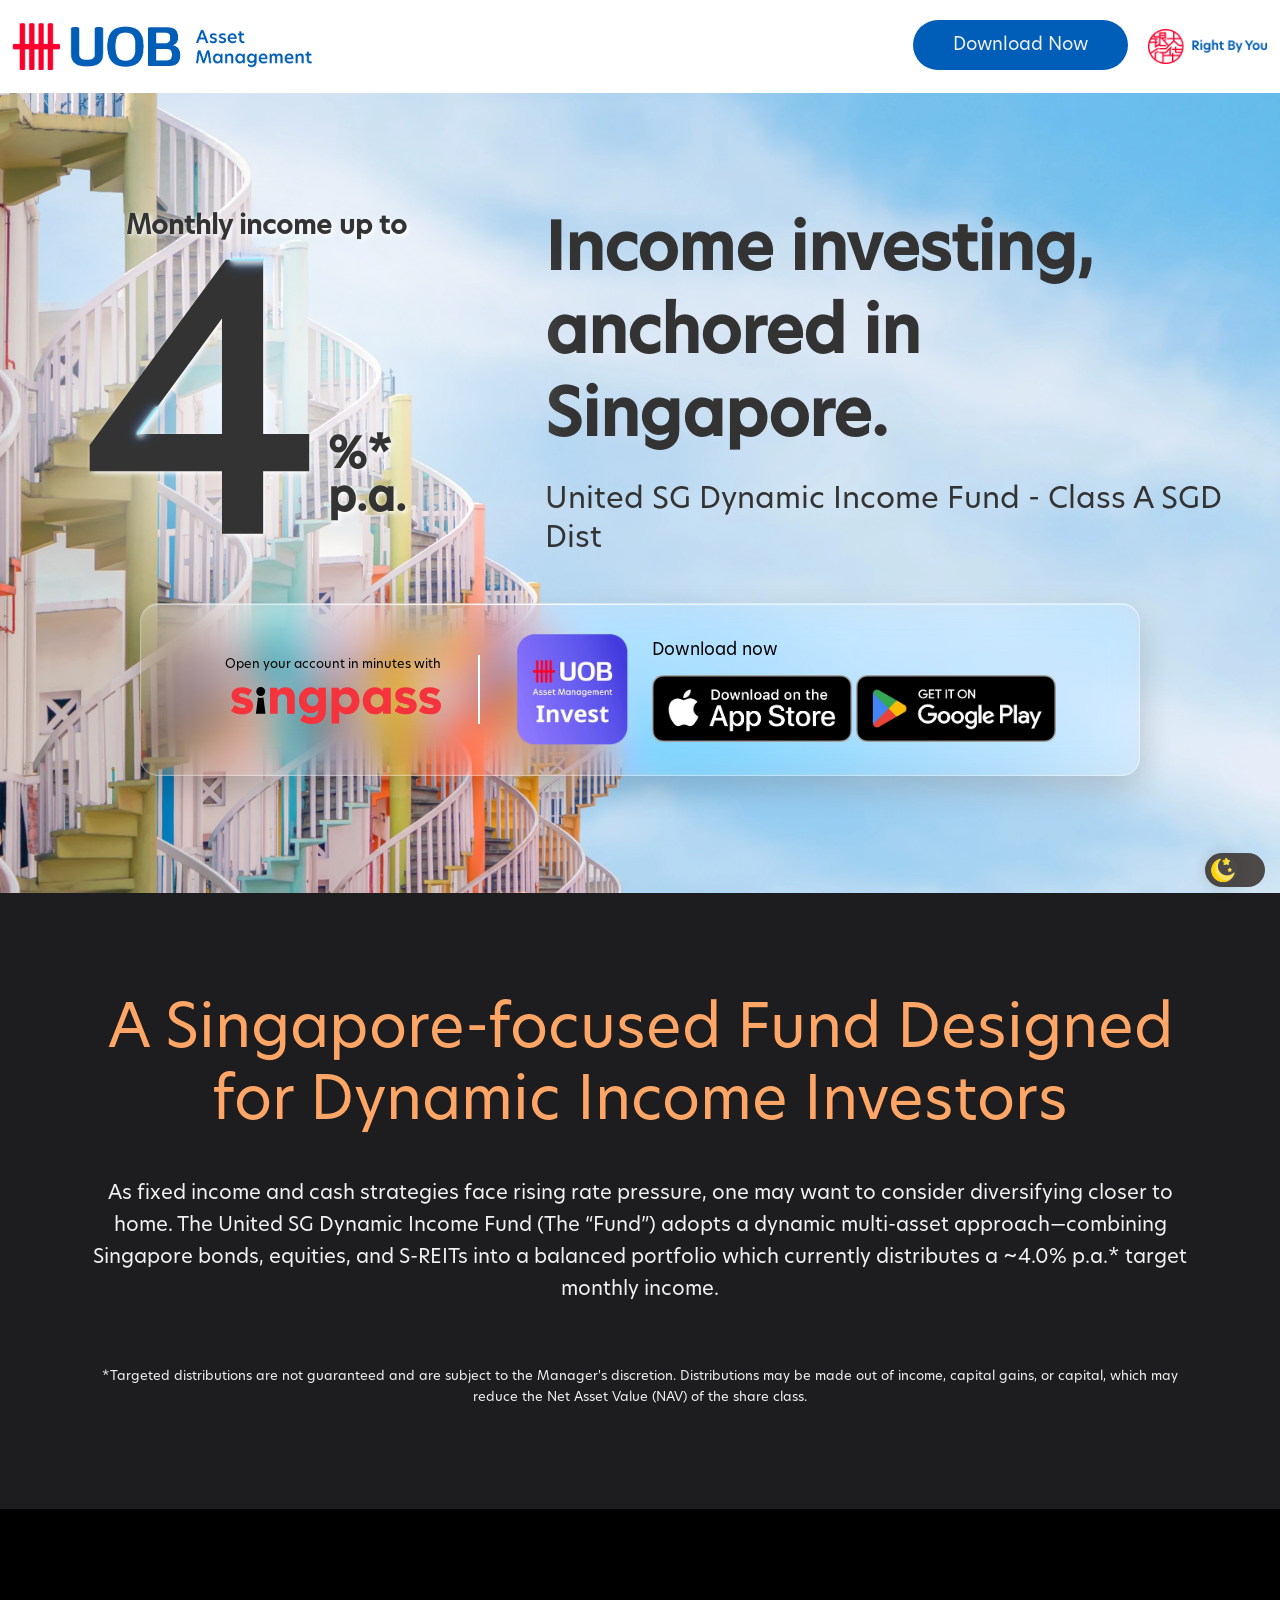
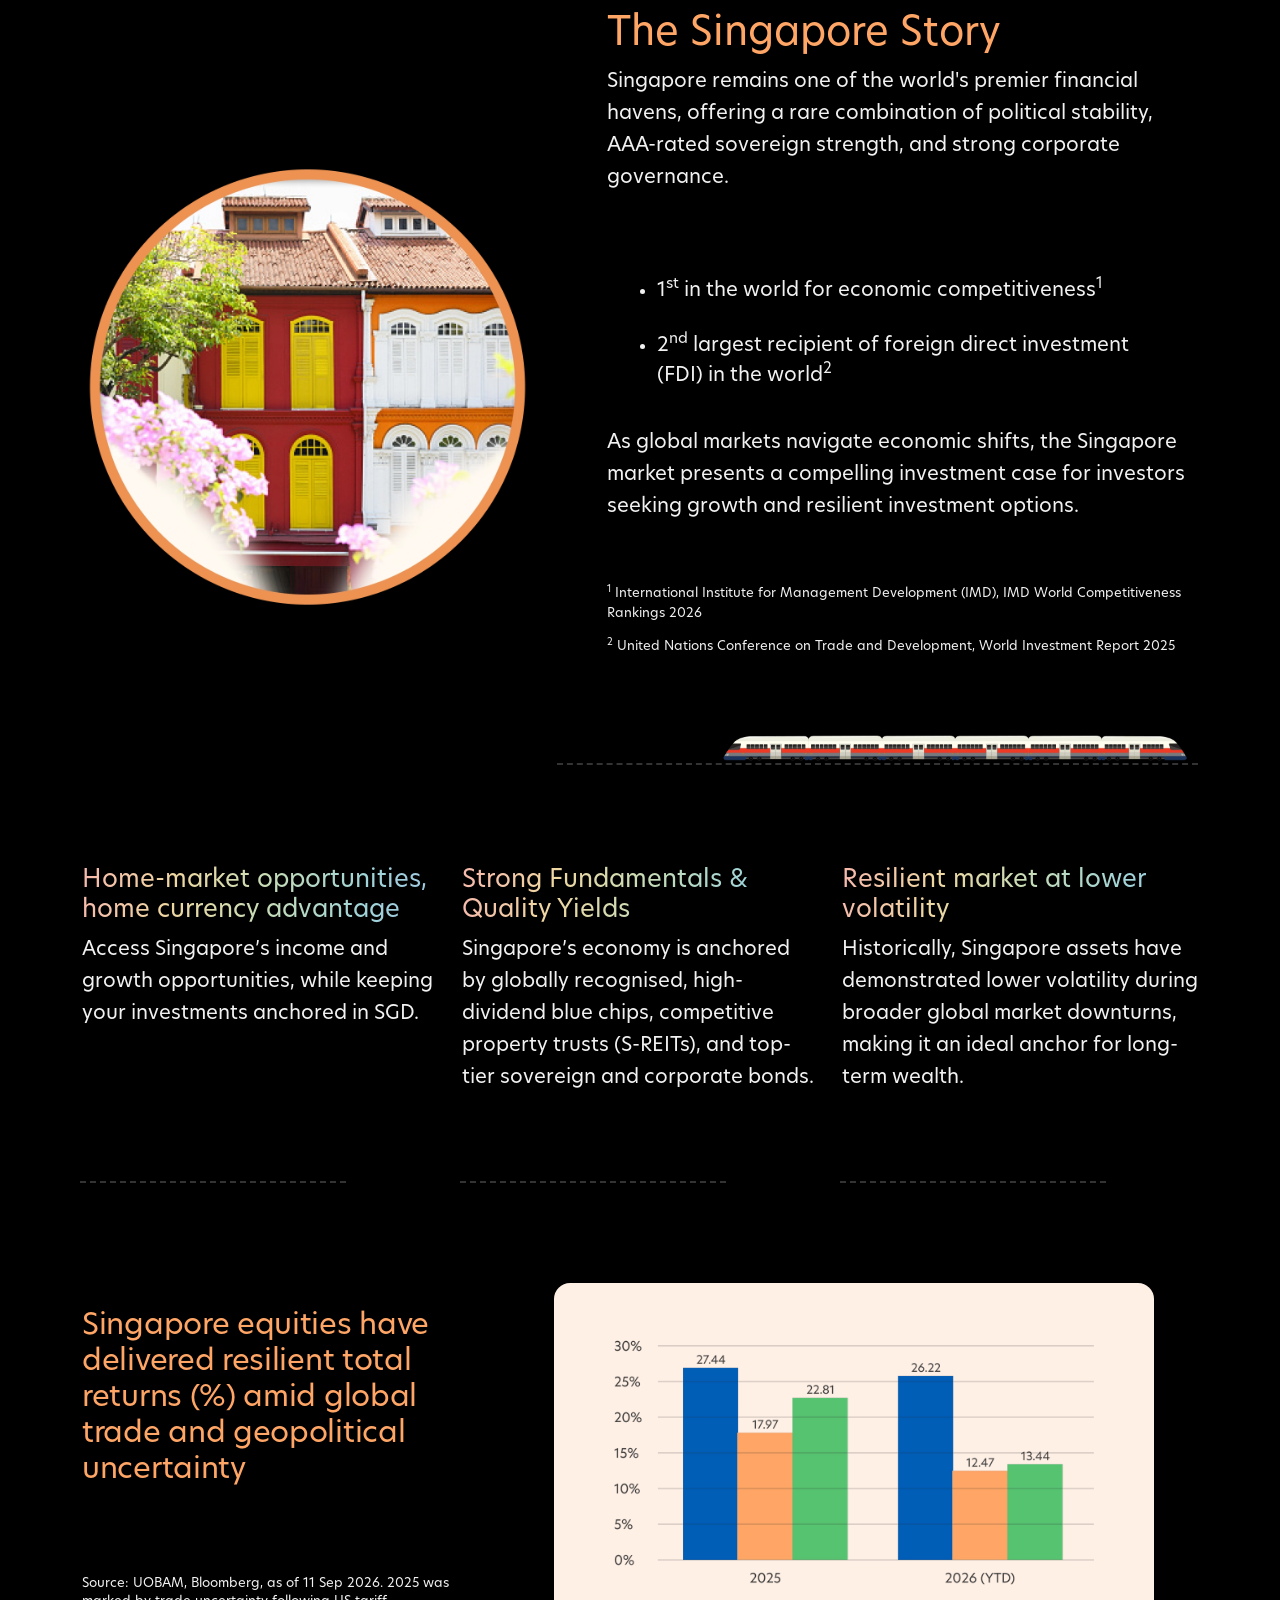
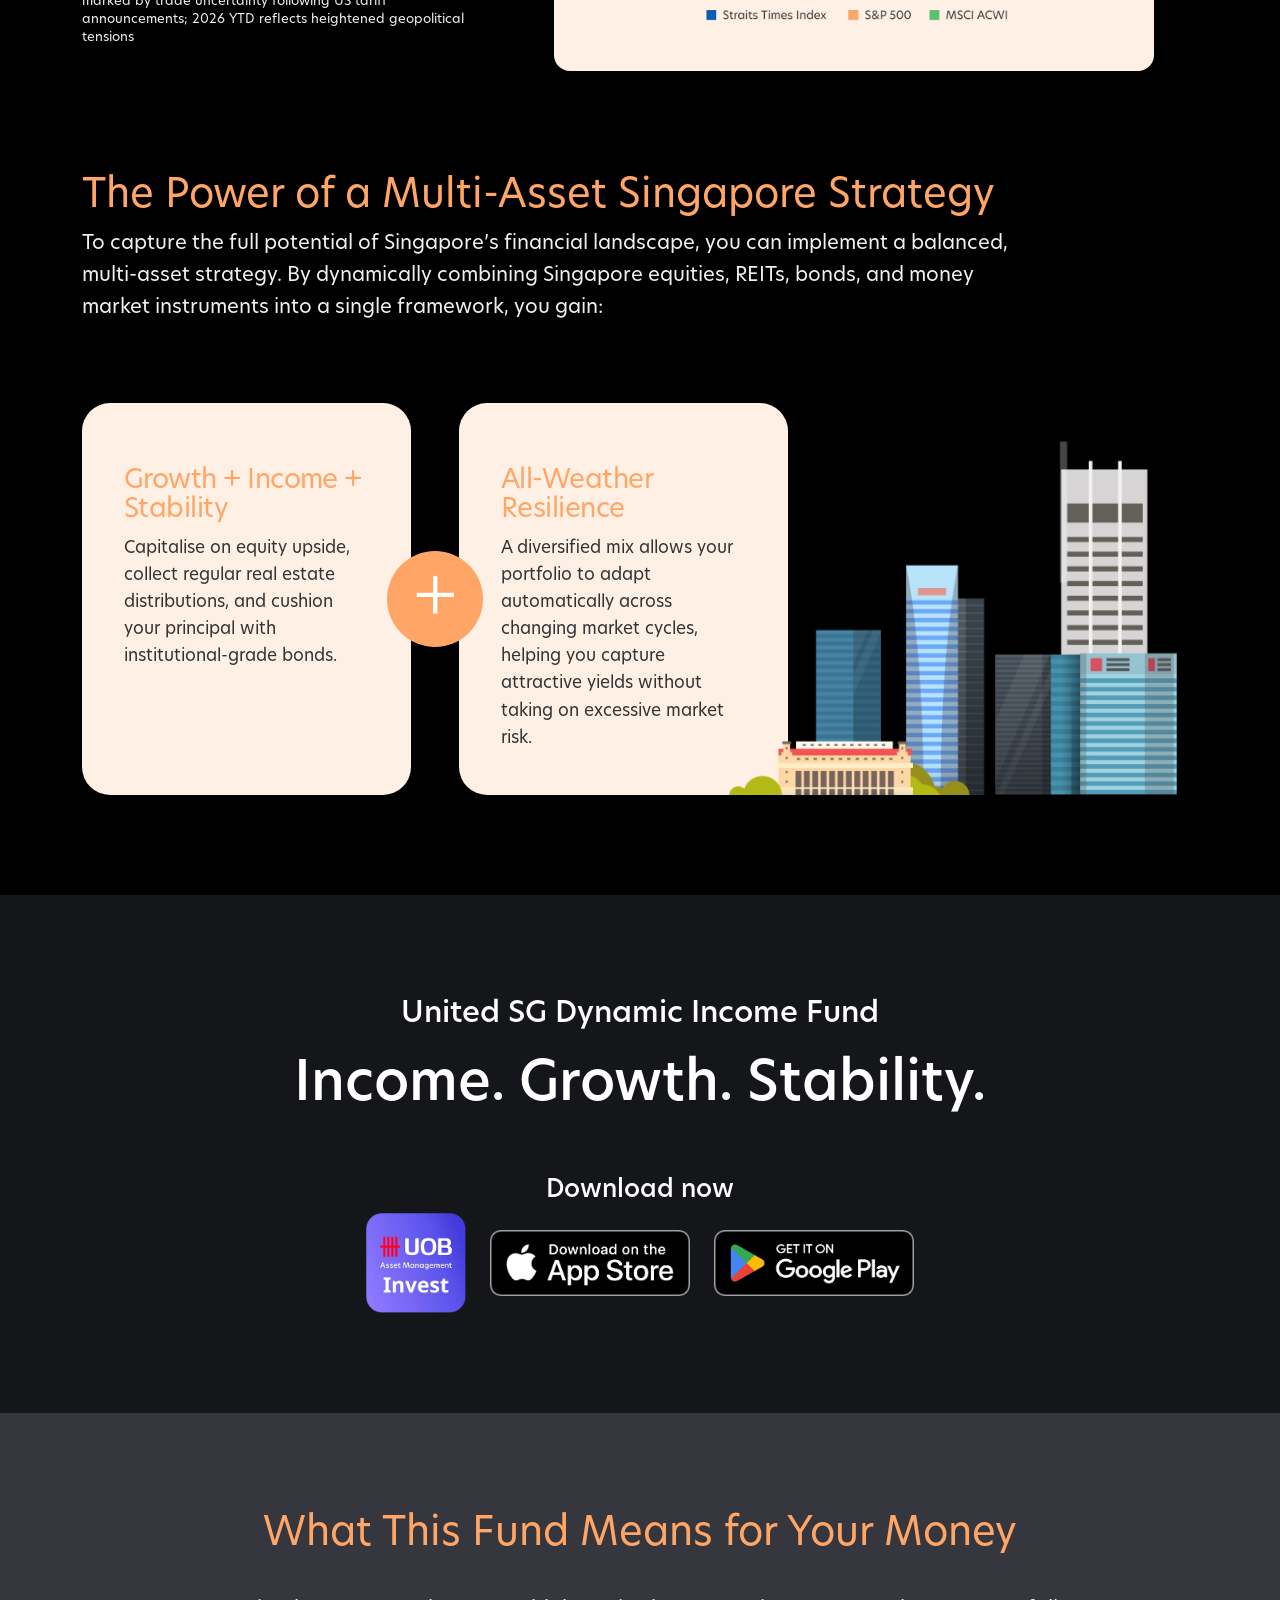
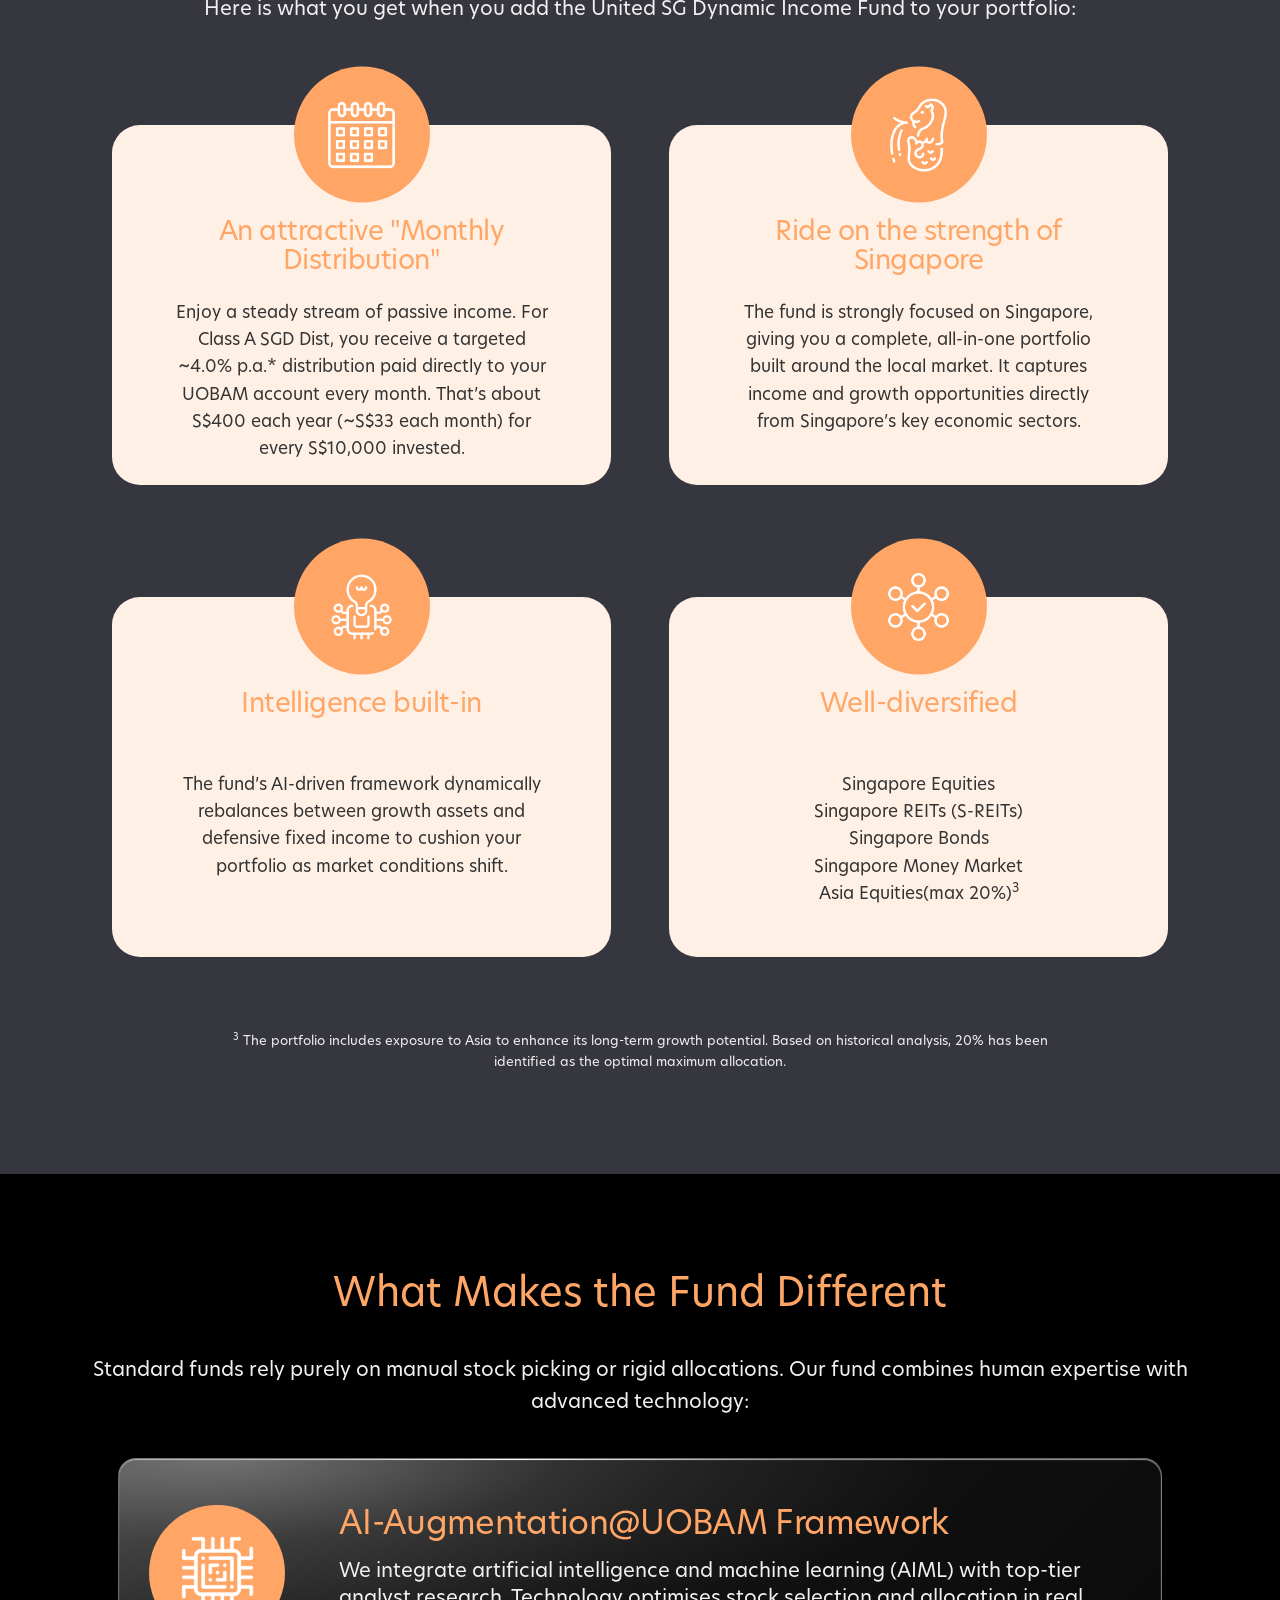
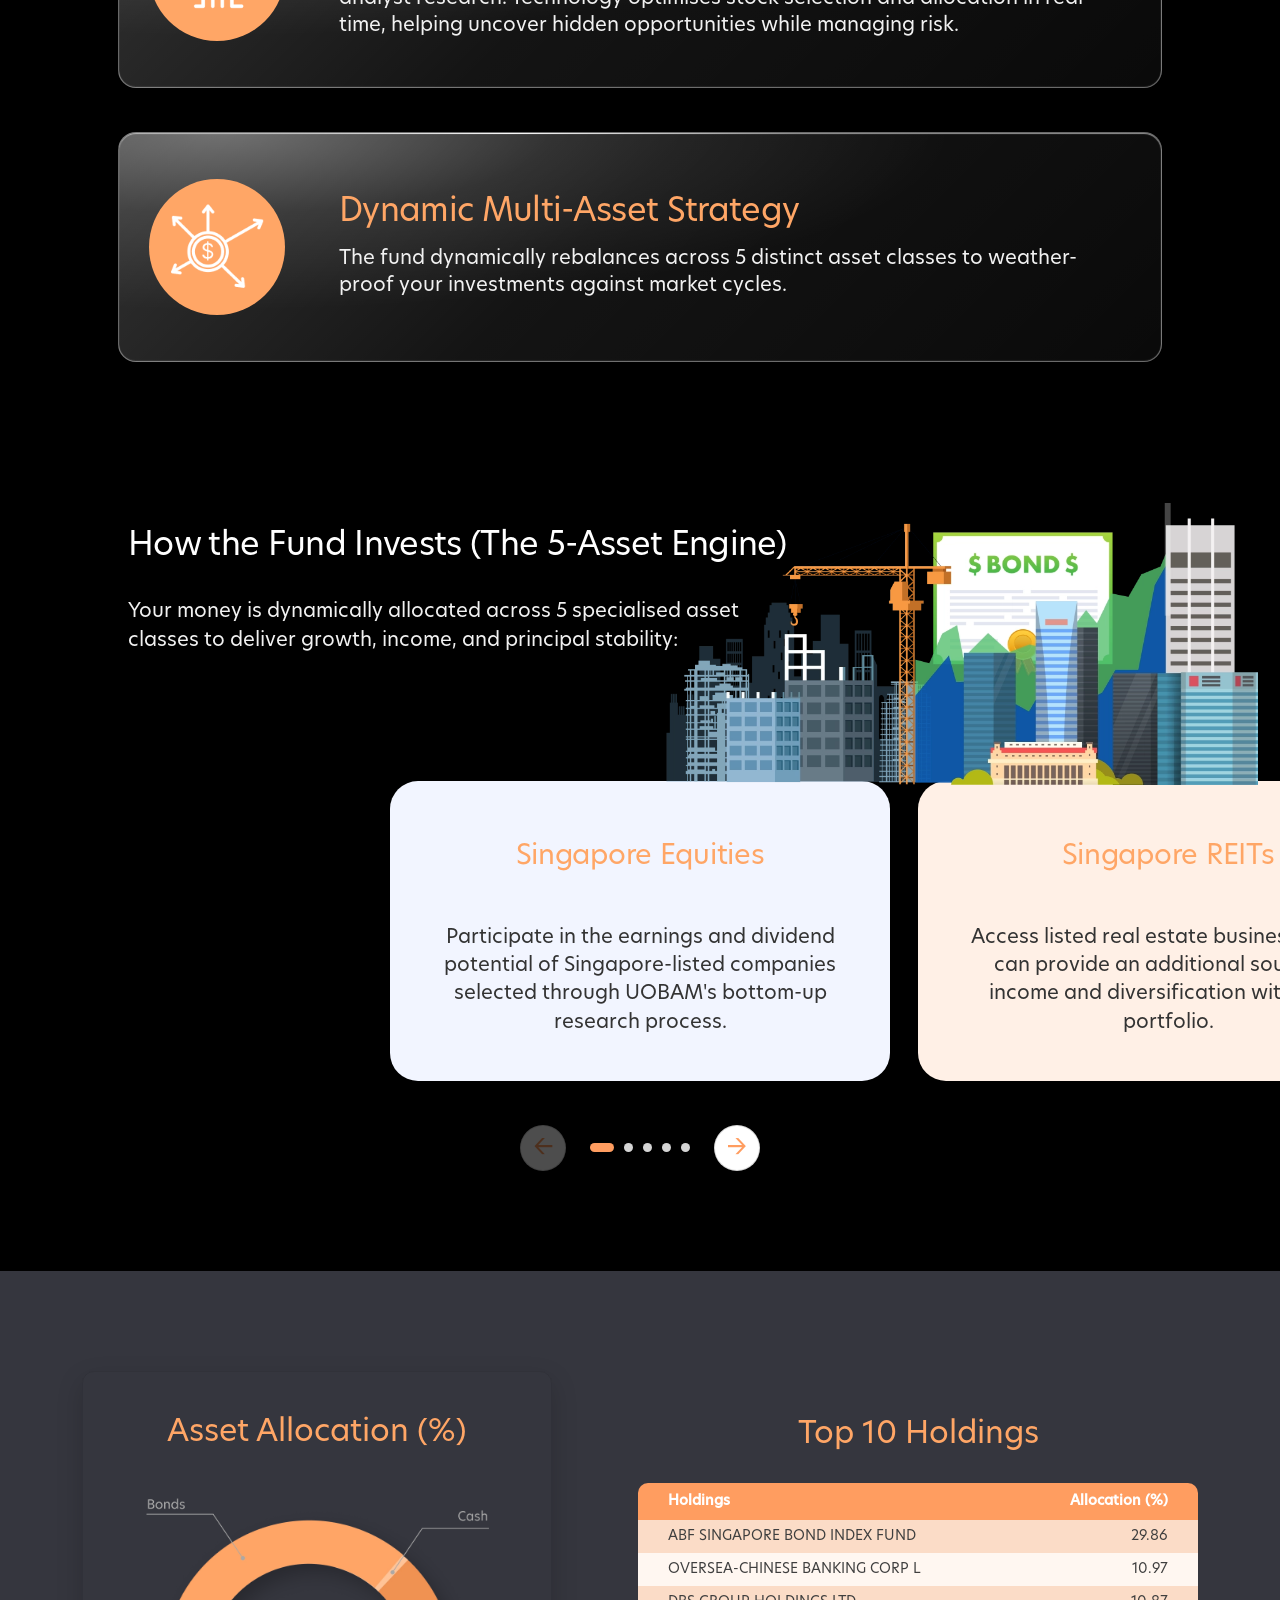
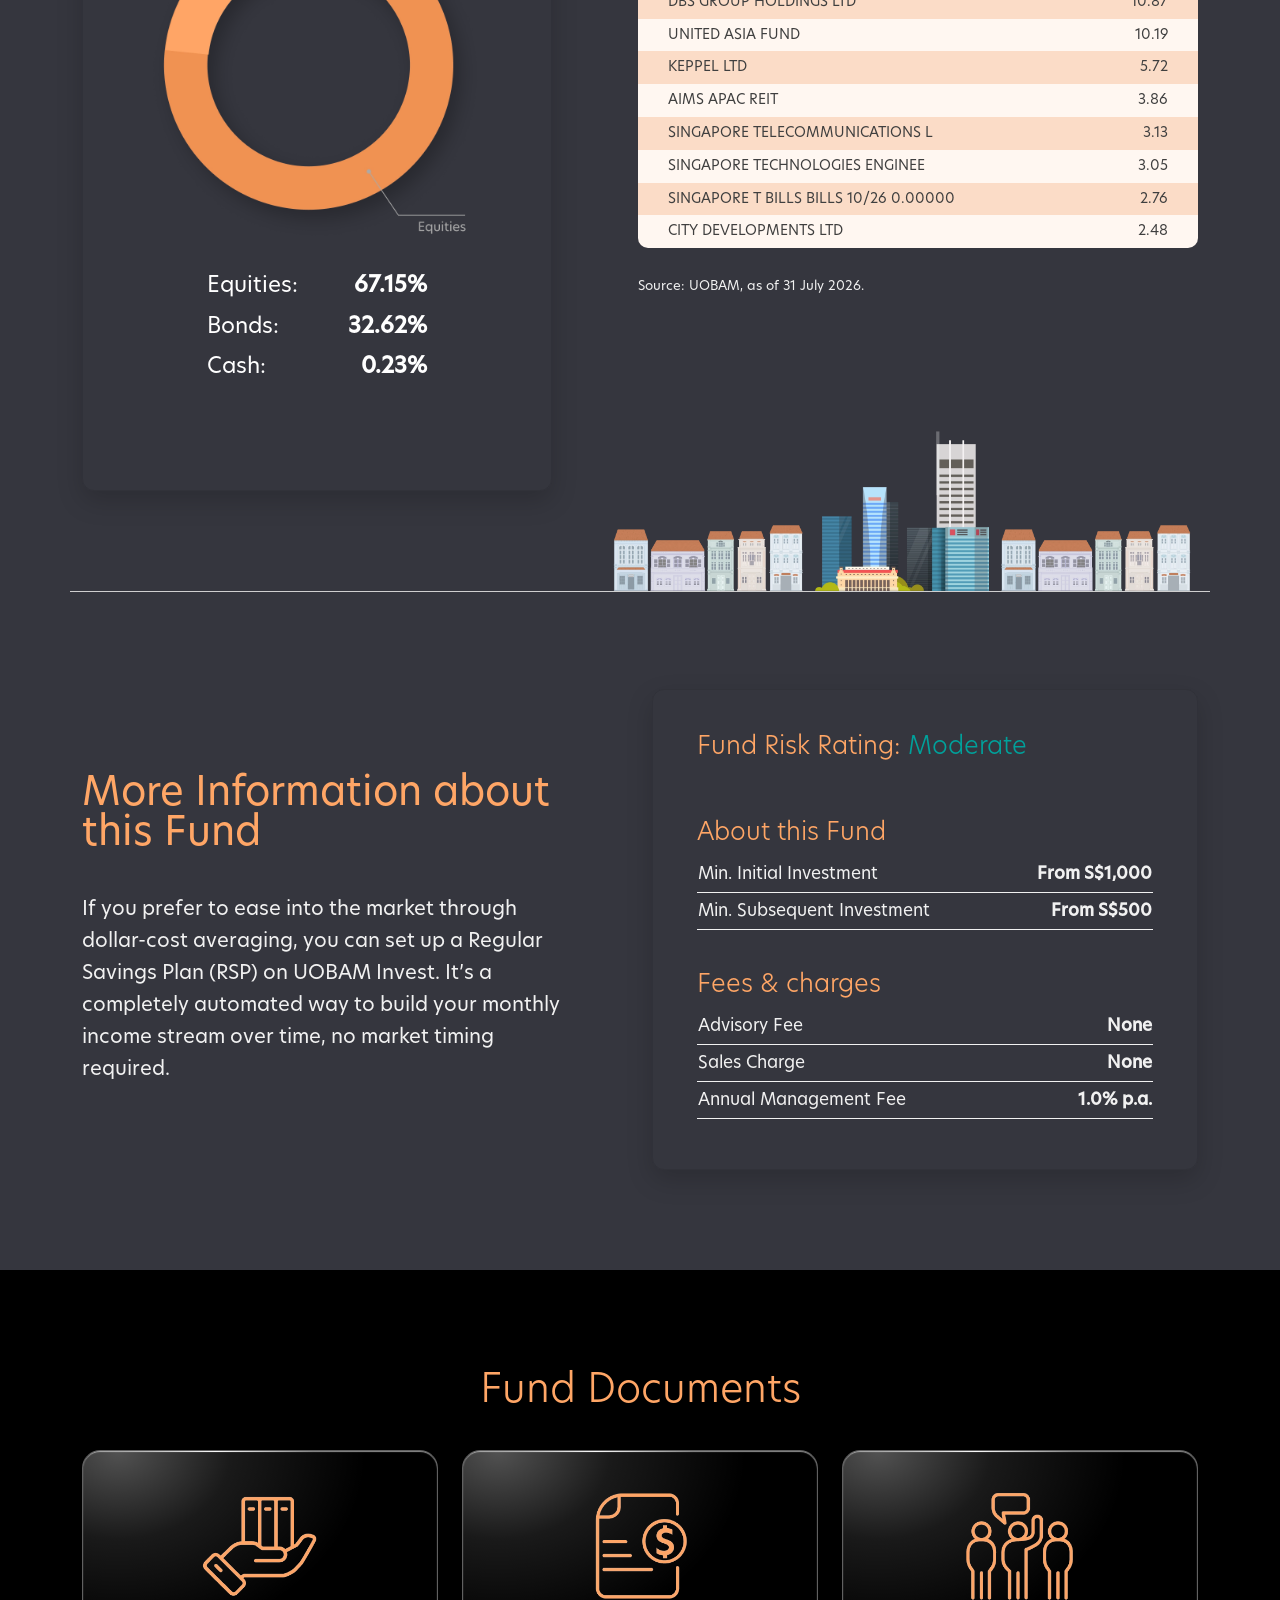
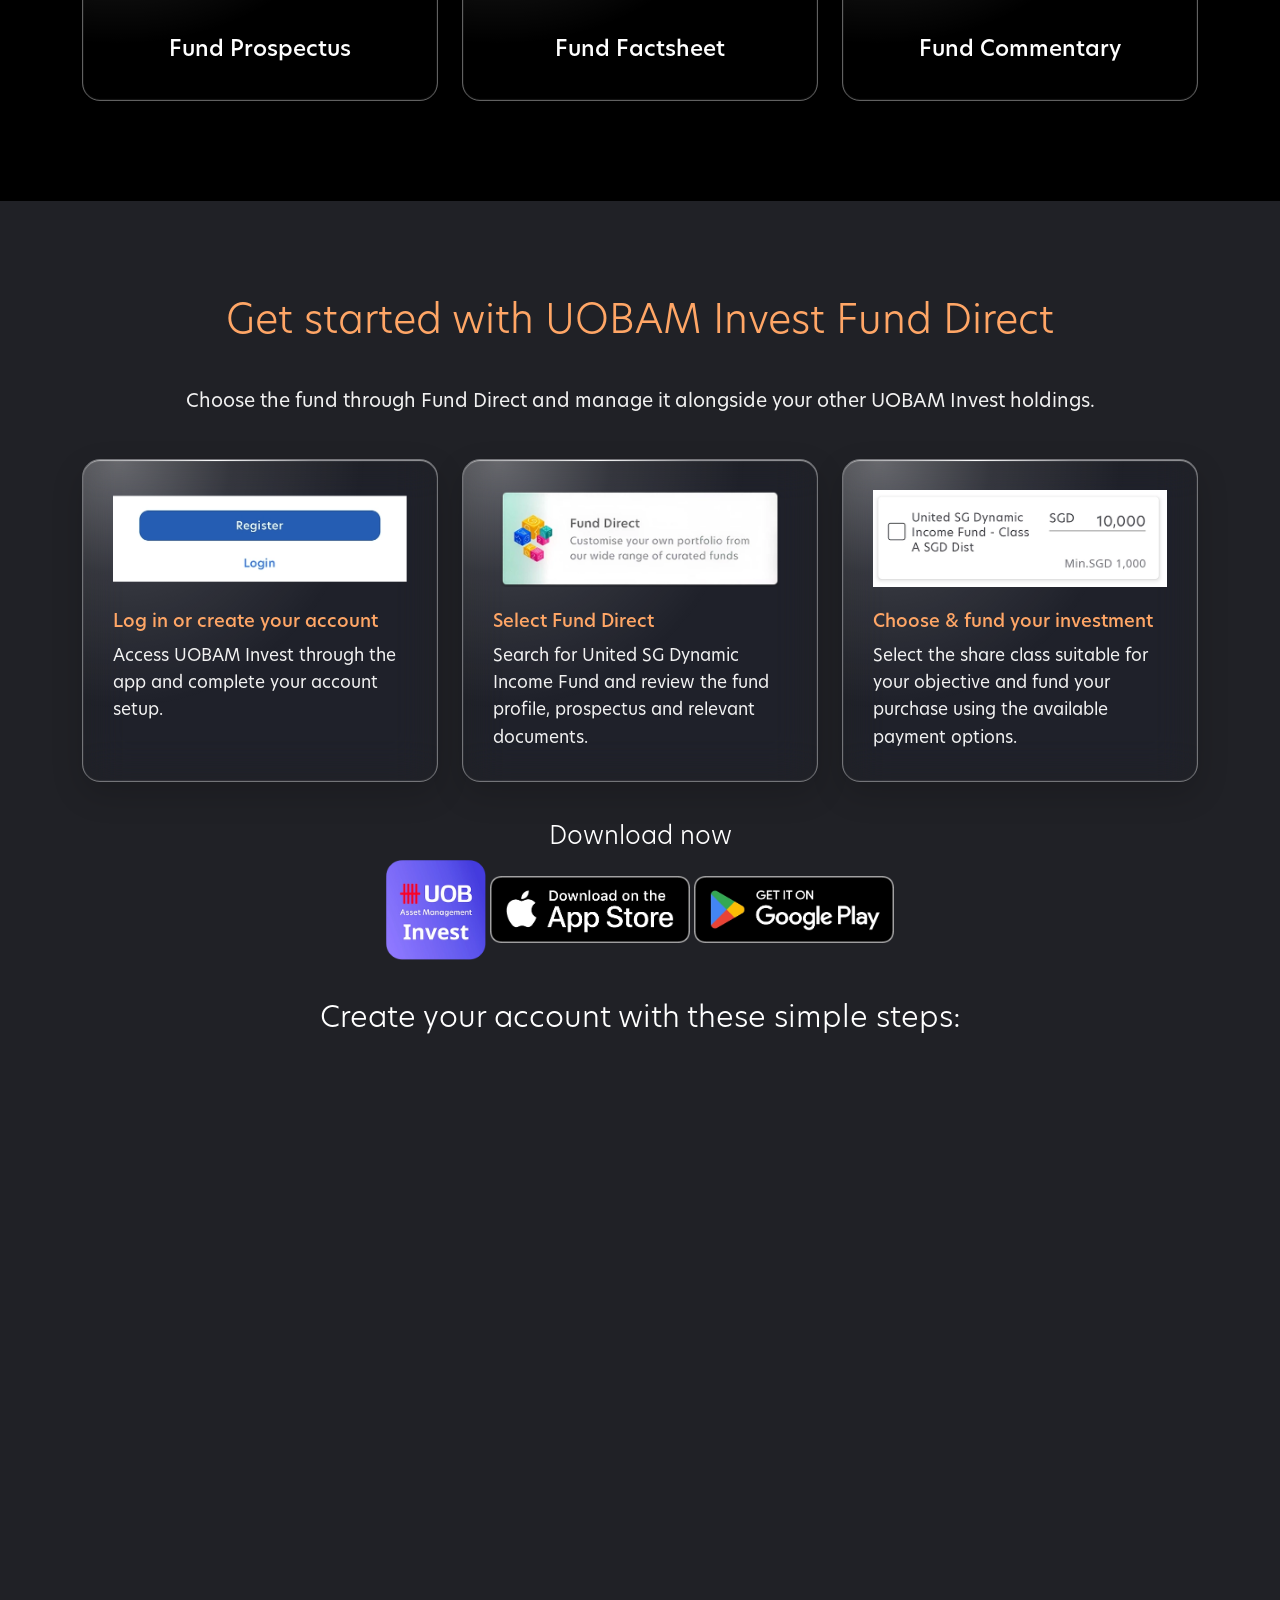
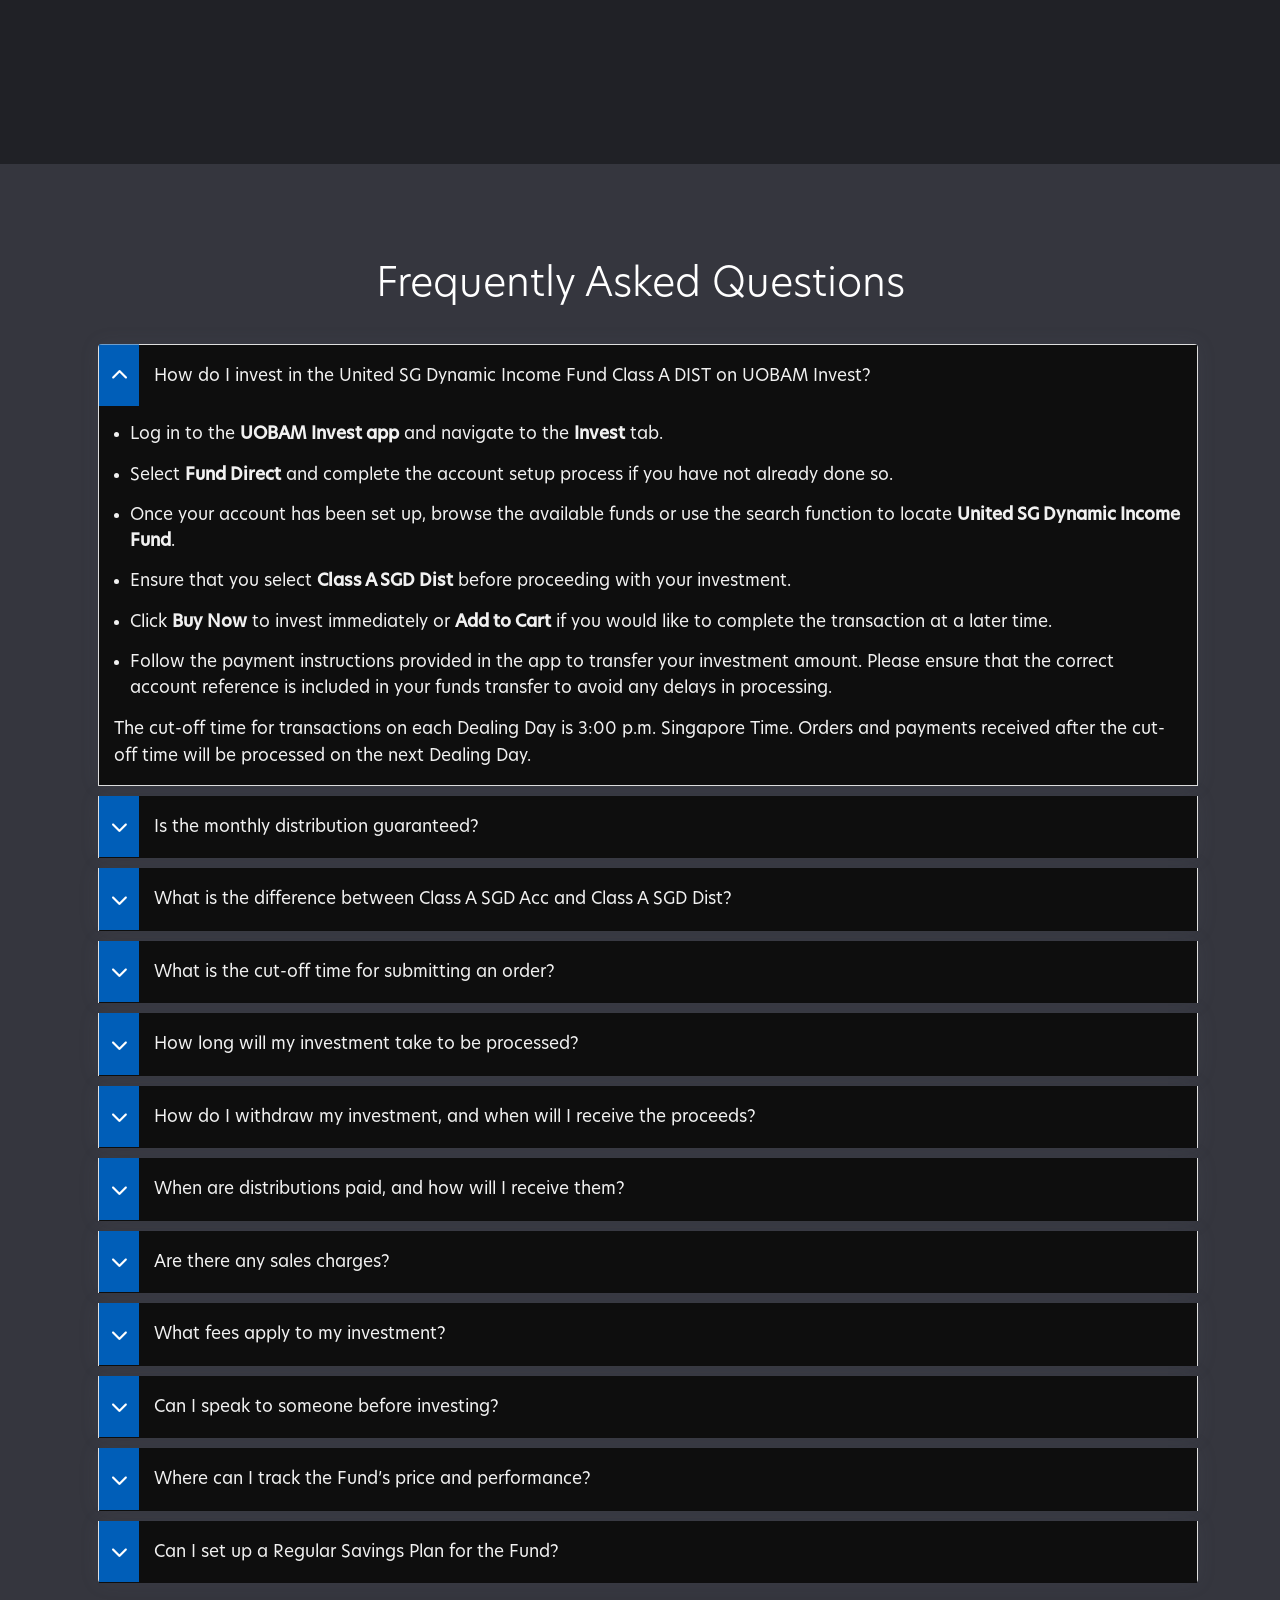
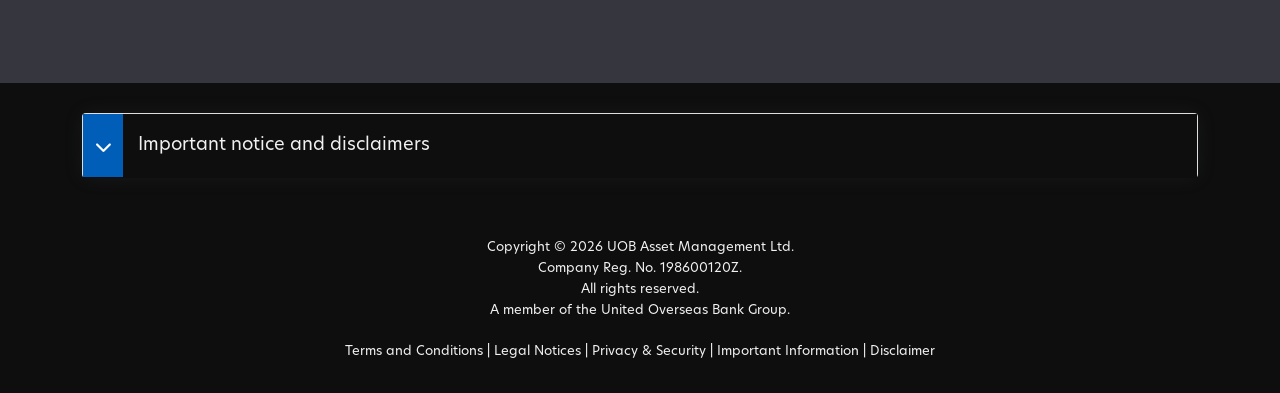
==== commit 6bb89fb6: "commit" ====
--- a/public/usgdif/united-sg-dynamic-income-fund.html
+++ b/public/usgdif/united-sg-dynamic-income-fund.html
@@ -51,6 +51,7 @@
 <meta property="og:url" content="https://www.uobam.com.sg/uobaminvest/individual/landing/app-download/united-sg-dynamic-income-fund.html" />
 <meta property="og:type" content="website" />
 <meta property="og:locale" content="en_GB" />
+<meta property="fb:app_id" content="1232659724048337">
 <script type = "text/javascript" src="assets/js/AppsFlyer Smart Script.js"></script> 
 <!--Delete this line
 <script src="//assets.adobedtm.com/4f0de1c2a678946ab5959eeb23f3c13fd6552995/satelliteLib-9e51cc1bf365b7e5714192a400809a2b8dc9ca9b.js"></script>
@@ -190,17 +191,13 @@
         <div class="united-sg-dynamic-income-fund-singapore-story-content">
           <h2>The Singapore Story</h2>
           <p class="singaporeStory">Singapore remains one of the world's premier financial havens, offering a rare combination of political stability, AAA-rated sovereign strength, and strong corporate governance. </p>
-			<ul>
-			<li>1<sup>st</sup> in the world for economic competitiveness<sup>1</sup></li>
-			<li>2<sup>nd</sup> largest recipient of foreign direct investment (FDI) in the world<sup>2</sup></li>
-			</ul>
-			<p class="singaporeStory">As global markets navigate economic shifts, the Singapore market presents a compelling investment case for investors seeking growth and resilient investment options. 
-			</p>
-			<p class="singaporeStoryDisclaimer">
-				<sup>1</sup> International Institute for Management Development (IMD), IMD World Competitiveness Rankings 2026</p>
-				<p class="singaporeStoryDisclaimer">
-				<sup>2</sup> United Nations Conference on Trade and Development, World Investment Report 2025
-			</p>
+          <ul>
+            <li>1<sup>st</sup> in the world for economic competitiveness<sup>1</sup></li>
+            <li>2<sup>nd</sup> largest recipient of foreign direct investment (FDI) in the world<sup>2</sup></li>
+          </ul>
+          <p class="singaporeStory">As global markets navigate economic shifts, the Singapore market presents a compelling investment case for investors seeking growth and resilient investment options. </p>
+          <p class="singaporeStoryDisclaimer"> <sup>1</sup> International Institute for Management Development (IMD), IMD World Competitiveness Rankings 2026</p>
+          <p class="singaporeStoryDisclaimer"> <sup>2</sup> United Nations Conference on Trade and Development, World Investment Report 2025 </p>
         </div>
         <div class="trainImage"> <img src="assets/usgdif-images/train.webp" alt="Divider"> </div>
       </div>
@@ -227,39 +224,25 @@
         </div>
       </div>
     </div>
-	  <div class="sg-EquitiesResilient">
-
-  <!-- LEFT: COPY -->
-  <div class="sg-EquitiesResilient-content">
-
-    <h3>
-      Singapore equities have delivered resilient total returns (%) amid global trade and geopolitical uncertainty
-    </h3>
-
-    <p class="sg-EquitiesResilient-source">
-      Source: UOBAM, Bloomberg, as of 11 Sep 2026. 2025 was marked by trade
-      uncertainty following US tariff announcements; 2026 YTD reflects heightened
-      geopolitical tensions
-    </p>
-
-  </div>
-
-
-  <!-- RIGHT: CHART -->
-  <div class="sg-EquitiesResilient-chart">
-
-    <img
+    <div class="sg-EquitiesResilient"> 
+      
+      <!-- LEFT: COPY -->
+      <div class="sg-EquitiesResilient-content">
+        <h3> Singapore equities have delivered resilient total returns (%) amid global trade and geopolitical uncertainty </h3>
+        <p class="sg-EquitiesResilient-source"> Source: UOBAM, Bloomberg, as of 11 Sep 2026. 2025 was marked by trade
+          uncertainty following US tariff announcements; 2026 YTD reflects heightened
+          geopolitical tensions </p>
+      </div>
+      
+      <!-- RIGHT: CHART -->
+      <div class="sg-EquitiesResilient-chart"> <img
       src="assets/usgdif-images/singapore-equities-resilient-chart.webp"
       alt="Chart comparing total returns of the Straits Times Index, S&P 500 and MSCI ACWI for 2025 and 2026 year-to-date"
-    >
-
-  </div>
-  <p class="sg-EquitiesResilient-source2">
-      Source: UOBAM, Bloomberg, as of 11 Sep 2026. 2025 was marked by trade
-      uncertainty following US tariff announcements; 2026 YTD reflects heightened
-      geopolitical tensions
-    </p>
-</div>
+    > </div>
+      <p class="sg-EquitiesResilient-source2"> Source: UOBAM, Bloomberg, as of 11 Sep 2026. 2025 was marked by trade
+        uncertainty following US tariff announcements; 2026 YTD reflects heightened
+        geopolitical tensions </p>
+    </div>
     <div class="powerMultiAsset">
       <div class="col-lg-10 col-md-10 col-sm-10">
         <h3>The Power of a Multi-Asset Singapore Strategy</h3>
@@ -349,10 +332,10 @@
           Singapore REITs (S-REITs)<br>
           Singapore Bonds<br>
           Singapore Money Market <br>
-		  Asia Equities(max 20%)<sup>3</sup></p>
-      </div>
-    </div>
-	  <p class="sg-thisFundYourMoney-disclaimer"><sup>3</sup> The portfolio includes exposure to Asia to enhance its long-term growth potential. Based on historical analysis, 20% has been identified as the optimal maximum allocation.</p>
+          Asia Equities(max 20%)<sup>3</sup></p>
+      </div>
+    </div>
+    <p class="sg-thisFundYourMoney-disclaimer"><sup>3</sup> The portfolio includes exposure to Asia to enhance its long-term growth potential. Based on historical analysis, 20% has been identified as the optimal maximum allocation.</p>
   </div>
 </section>
 <!-- What This Fund Means For Your Money Area END--> 
@@ -378,7 +361,7 @@
           <p> We integrate artificial intelligence and machine learning (AIML)
             with top-tier analyst research. Technology optimises stock selection
             and allocation in real time, helping uncover hidden opportunities
-          while managing risk. </p>
+            while managing risk. </p>
         </div>
       </div>
       
@@ -396,11 +379,7 @@
 </section>
 <!-- What Makes the United SG Dynamic Income Fund Different Area END--> 
 <!-- How the Fund Invests (The 5-Asset Engine) -->
-<section id="sg-fundAssetEngine" class="sg-fundAssetEngine"> 
-  
-  <!-- =====================================================
-       INTRO
-       ===================================================== -->
+<section id="sg-fundAssetEngine" class="sg-fundAssetEngine">
   <div class="sg-fundAssetEngine-intro">
     <div class="sg-fundAssetEngine-introCopy">
       <h2>How the Fund Invests (The 5-Asset Engine)</h2>
@@ -414,94 +393,44 @@
         alt=""
       > </div>
   </div>
-  
-  <!-- =====================================================
-       CARDS
-       ===================================================== -->
-  <div
-    class="sg-fundAssetEngine-track"
-    tabindex="0"
-    aria-label="Fund asset classes"
-  > 
-    
-    <!-- CARD 1 -->
+  <div class="sg-fundAssetEngine-track" tabindex="0" aria-label="Fund asset classes">
     <article class="sg-fundAssetEngine-card sg-fundAssetEngine-card--blue">
       <h3> Singapore Equities </h3>
       <p> Participate in the earnings and dividend potential of
         Singapore-listed companies selected through UOBAM's
         bottom-up research process. </p>
     </article>
-    
-    <!-- CARD 2 -->
-	  <article class="sg-fundAssetEngine-card sg-fundAssetEngine-card--peach">
+    <article class="sg-fundAssetEngine-card sg-fundAssetEngine-card--peach">
       <h3> Singapore REITs </h3>
       <p> Access listed real estate businesses that can provide an additional
         source of income and diversification within the portfolio. </p>
     </article>
-    <!-- CARD 3 -->
     <article class="sg-fundAssetEngine-card sg-fundAssetEngine-card--purple">
       <h3> Singapore Bonds </h3>
       <p> Add fixed-income exposure that can contribute income and help
         balance equity-market risk. </p>
     </article>
-    <!-- CARD 4 -->
     <article class="sg-fundAssetEngine-card sg-fundAssetEngine-card--purple">
       <h3> Singapore Money Market Instruments </h3>
       <p> Provide a more defensive allocation when the portfolio calls
         for greater liquidity and lower market sensitivity. </p>
     </article>
-    <!-- CARD 5 -->
-	  <article class="sg-fundAssetEngine-card sg-fundAssetEngine-card--blue">
+    <article class="sg-fundAssetEngine-card sg-fundAssetEngine-card--blue">
       <h3> Asia Equities (max 20%) </h3>
       <p> Capture selected growth opportunities beyond Singapore while
         keeping Singapore at the core of the Fund's investment objective. </p>
     </article>
   </div>
-  
-  <!-- =====================================================
-       CAROUSEL CONTROLS
-       Only shown below 1200px
-       ===================================================== -->
   <div class="sg-fundAssetEngine-controls">
-    <button
-      class="sg-fundAssetEngine-arrow sg-fundAssetEngine-prev"
-      type="button"
-      aria-label="Previous asset class"
-    > <span aria-hidden="true">&#8592;</span> </button>
-    <div
-      class="sg-fundAssetEngine-dots"
-      aria-label="Asset class navigation"
-    >
-      <button
-        class="sg-fundAssetEngine-dot is-active"
-        type="button"
-        aria-label="Go to Singapore Equities"
-        data-slide="0"
+    <button class="sg-fundAssetEngine-arrow sg-fundAssetEngine-prev" type="button"
+      aria-label="Previous asset class"> <span aria-hidden="true">&#8592;</span> </button>
+    <div class="sg-fundAssetEngine-dots" aria-label="Asset class navigation">
+      <button class="sg-fundAssetEngine-dot is-active" type="button" aria-label="Go to Singapore Equities" data-slide="0"></button>
+      <button class="sg-fundAssetEngine-dot" type="button" aria-label="Go to Asia Equities" data-slide="1"></button>
+      <button class="sg-fundAssetEngine-dot" type="button" aria-label="Go to Singapore REITs" data-slide="2" ></button>
+      <button class="sg-fundAssetEngine-dot" type="button" aria-label="Go to Singapore Bonds" data-slide="3"
       ></button>
-      <button
-        class="sg-fundAssetEngine-dot"
-        type="button"
-        aria-label="Go to Asia Equities"
-        data-slide="1"
-      ></button>
-      <button
-        class="sg-fundAssetEngine-dot"
-        type="button"
-        aria-label="Go to Singapore REITs"
-        data-slide="2"
-      ></button>
-      <button
-        class="sg-fundAssetEngine-dot"
-        type="button"
-        aria-label="Go to Singapore Bonds"
-        data-slide="3"
-      ></button>
-      <button
-        class="sg-fundAssetEngine-dot"
-        type="button"
-        aria-label="Go to Singapore Money Market Instruments"
-        data-slide="4"
-      ></button>
+      <button class="sg-fundAssetEngine-dot" type="button" aria-label="Go to Singapore Money Market Instruments" data-slide="4"></button>
     </div>
     <button
       class="sg-fundAssetEngine-arrow sg-fundAssetEngine-next"
@@ -515,24 +444,19 @@
 <section id="sg-fundAllocation" class="sg-fundAllocation">
   <div class="container">
     <div class="row align-items-center">
-      <div class="sg-fundAllocation-inner"> 
-        
-        <!-- LEFT: ASSET ALLOCATION -->
+      <div class="sg-fundAllocation-inner">
         <div class="sg-fundAllocation-allocation">
           <h2>Asset Allocation (%)</h2>
           <div class="sg-fundAllocation-chartWrap"> <img
           src="assets/usgdif-images/asset-allocation-chart.webp"
           alt="Asset allocation chart showing Equities 67.15%, Bonds 32.62%, Cash 0.23%"
-          class="sg-fundAllocation-chartImg"
-        > </div>
+          class="sg-fundAllocation-chartImg"> </div>
           <div class="sg-fundAllocation-figures">
             <div class="sg-fundAllocation-figure"> <span>Equities:</span> <strong>67.15%</strong> </div>
             <div class="sg-fundAllocation-figure"> <span>Bonds:</span> <strong>32.62%</strong> </div>
             <div class="sg-fundAllocation-figure"> <span>Cash:</span> <strong>0.23%</strong> </div>
           </div>
         </div>
-        
-        <!-- RIGHT: TOP 10 HOLDINGS -->
         <div class="sg-fundAllocation-holdings">
           <h2>Top 10 Holdings</h2>
           <div class="sg-fundAllocation-tableWrap">
@@ -604,44 +528,44 @@
   <div class="container">
     <div class="row align-items-center">
       <div class="col-lg-6">
-		  <div class="section-title">
-      <h2>More Information about this Fund</h2>
-    </div>
-        <p class="fundDescriptionInfo">If you prefer to ease into the market through dollar-cost averaging, you can set up a Regular Savings Plan (RSP)  on UOBAM Invest. It’s a completely automated way to build your monthly income stream over time, no market timing required.
-        </p>
-
+        <div class="section-title">
+          <h2>More Information about this Fund</h2>
+        </div>
+        <p class="fundDescriptionInfo">If you prefer to ease into the market through dollar-cost averaging, you can set up a Regular Savings Plan (RSP)  on UOBAM Invest. It’s a completely automated way to build your monthly income stream over time, no market timing required. </p>
       </div>
       <div class="col-lg-6 usgdif-points">
-		  <div class="riskFeesCard">
-        <h3>Fund Risk Rating: <span class="riskRating">Moderate</span></h3>
-		  <br><br>
-        <h3>About this Fund</h3>
-        <table>
-          <tr style="border-bottom: 1px solid;">
-            <td width="60%" style="text-align: left;">Min. Initial Investment</td>
-            <td width="40%" style="text-align: right;"><strong>From S$1,000</strong></td>
-          </tr>
-          <tr style="border-bottom: 1px solid;">
-            <td style="text-align: left;">Min. Subsequent Investment</td>
-            <td style="text-align: right;"><strong>From S$500</strong></td>
-          </tr>
-        </table>
-        <h3>Fees &amp; charges</h3>
-        <table>
-          <tr style="border-bottom: 1px solid;">
-            <td width="60%" style="text-align: left;">Advisory Fee</td>
-            <td width="40%" style="text-align: right;"><strong>None</strong></td>
-          </tr>
-          <tr style="border-bottom: 1px solid;">
-            <td width="60%" style="text-align: left;">Sales Charge</td>
-            <td width="40%" style="text-align: right;"><strong>None</strong></td>
-          </tr>
-          <tr style="border-bottom: 1px solid;">
-            <td style="text-align: left;">Annual Management Fee</td>
-            <td style="text-align: right;"><strong>1.0% p.a.</strong></td>
-          </tr>
-        </table>
-      </div></div>
+        <div class="riskFeesCard">
+          <h3>Fund Risk Rating: <span class="riskRating">Moderate</span></h3>
+          <br>
+          <br>
+          <h3>About this Fund</h3>
+          <table>
+            <tr style="border-bottom: 1px solid;">
+              <td width="60%" style="text-align: left;">Min. Initial Investment</td>
+              <td width="40%" style="text-align: right;"><strong>From S$1,000</strong></td>
+            </tr>
+            <tr style="border-bottom: 1px solid;">
+              <td style="text-align: left;">Min. Subsequent Investment</td>
+              <td style="text-align: right;"><strong>From S$500</strong></td>
+            </tr>
+          </table>
+          <h3>Fees &amp; charges</h3>
+          <table>
+            <tr style="border-bottom: 1px solid;">
+              <td width="60%" style="text-align: left;">Advisory Fee</td>
+              <td width="40%" style="text-align: right;"><strong>None</strong></td>
+            </tr>
+            <tr style="border-bottom: 1px solid;">
+              <td width="60%" style="text-align: left;">Sales Charge</td>
+              <td width="40%" style="text-align: right;"><strong>None</strong></td>
+            </tr>
+            <tr style="border-bottom: 1px solid;">
+              <td style="text-align: left;">Annual Management Fee</td>
+              <td style="text-align: right;"><strong>1.0% p.a.</strong></td>
+            </tr>
+          </table>
+        </div>
+      </div>
     </div>
   </div>
 </section>
@@ -653,27 +577,23 @@
       <h2>Fund Documents</h2>
     </div>
     <div class="row align-items-top">
-      <div class="col-lg-4 col-md-4 col-sm-4">
-		  <a target="_blank" href="http://asiaapi.morningstar.com/ODSHelperWS/default.aspx?Id=F00001GL9Z&DocType=PR&ClientId=sgplt&MarketId=CU$$$$$SGP&LanguageId=EN">
-        <div><div class="card glass-card">
-			<img src="assets/usgdif-images/fund-prospectus.webp" alt="">
-          <h3>Fund Prospectus</h3>
-        </div></div></a>
-      </div>
-      <div class="col-lg-4 col-md-4 col-sm-4">
-		  <a target="_blank" href="http://asiaapi.morningstar.com/ODSHelperWS/default.aspx?Id=F00001GL9Z&DocType=FS&ClientId=sgplt&MarketId=CU$$$$$SGP&LanguageId=EN">
-        <div class="card glass-card">
-          <img src="assets/usgdif-images/fund-factsheet.webp" alt="">
+      <div class="col-lg-4 col-md-4 col-sm-4"> <a target="_blank" href="http://asiaapi.morningstar.com/ODSHelperWS/default.aspx?Id=F00001GL9Z&DocType=PR&ClientId=sgplt&MarketId=CU$$$$$SGP&LanguageId=EN">
+        <div>
+          <div class="card glass-card"> <img src="assets/usgdif-images/fund-prospectus.webp" alt="">
+            <h3>Fund Prospectus</h3>
+          </div>
+        </div>
+        </a> </div>
+      <div class="col-lg-4 col-md-4 col-sm-4"> <a target="_blank" href="http://asiaapi.morningstar.com/ODSHelperWS/default.aspx?Id=F00001GL9Z&DocType=FS&ClientId=sgplt&MarketId=CU$$$$$SGP&LanguageId=EN">
+        <div class="card glass-card"> <img src="assets/usgdif-images/fund-factsheet.webp" alt="">
           <h3>Fund Factsheet</h3>
-			  </div></a>
-      </div>
-      <div class="col-lg-4 col-md-4 col-sm-4">
-		  <a target="_blank" href="https://www.uobam.com.sg/assets/web-resources/uobam/pdf/uobam/monthly-fund-commentaries/united-sg-dynamic-income-fund-202607.pdf">
-        <div class="card glass-card">
-          <img src="assets/usgdif-images/fund-commentary.webp" alt="">
+        </div>
+        </a> </div>
+      <div class="col-lg-4 col-md-4 col-sm-4"> <a target="_blank" href="https://www.uobam.com.sg/assets/web-resources/uobam/pdf/uobam/monthly-fund-commentaries/united-sg-dynamic-income-fund-202607.pdf">
+        <div class="card glass-card"> <img src="assets/usgdif-images/fund-commentary.webp" alt="">
           <h3>Fund Commentary</h3>
-			  </div></a>
-      </div>
+        </div>
+        </a> </div>
     </div>
   </div>
 </section>
@@ -691,22 +611,19 @@
     <div class="getStartedCards">
       <div class="row align-items-top">
         <div class="col-lg-4">
-          <div class="card glass-card">
-            <img src="assets/usgdif-images/login.webp" alt="">
+          <div class="card glass-card"> <img src="assets/usgdif-images/login.webp" alt="">
             <h3>Log in or create your account</h3>
             <p>Access UOBAM Invest through the app and complete your account setup.</p>
           </div>
         </div>
         <div class="col-lg-4">
-          <div class="card glass-card">
-            <img src="assets/usgdif-images/fund-direct.webp" alt="">
+          <div class="card glass-card"> <img src="assets/usgdif-images/fund-direct.webp" alt="">
             <h3>Select Fund Direct</h3>
             <p>Search for United SG Dynamic Income Fund and review the fund profile, prospectus and relevant documents.</p>
           </div>
         </div>
         <div class="col-lg-4">
-          <div class="card glass-card">
-            <img src="assets/usgdif-images/fund-investment.webp" alt="">
+          <div class="card glass-card"> <img src="assets/usgdif-images/fund-investment.webp" alt="">
             <h3>Choose &amp; fund your investment</h3>
             <p>Select the share class suitable for your objective and fund your purchase using the available payment options.</p>
           </div>
@@ -716,7 +633,7 @@
     <div class="container get-started-download-now">
       <div class="row align-items-center">
         <h4>Download now</h4>
-        <div> <a id="uobam_invest_logo2" href="https://uobam.onelink.me/hicF/xide92dm?af_force_deeplink=true&af_dp=com.uobam.uobaminvest://"> <img class="uobam-app-logo" src="assets/cash-plus-xtra-images/uobam-invest-app-logo.webp" alt="UOBAM Invest Logo"> </a> <a id="ios2_link" href="https://uobam.onelink.me/hicF/xide92dm?af_force_deeplink=true&af_dp=com.uobam.uobaminvest://"> <img class="appstore-logo" src="assets/images-n/Download_on_the_App_Store_Badge_US-UK_RGB_blk_092917.webp" alt="App Store Logo"> </a> <a id="andrd2_link" href="https://uobam.onelink.me/hicF/xide92dm?af_force_deeplink=true&af_dp=com.uobam.uobaminvest://"> <img class="playstore-logo" src="assets/images-n/google-play-badge.webp" alt="Google Play Logo"> </a> </div>
+        <div> <a id="uobam_invest_logo3" href="https://uobam.onelink.me/hicF/xide92dm?af_force_deeplink=true&af_dp=com.uobam.uobaminvest://"> <img class="uobam-app-logo" src="assets/cash-plus-xtra-images/uobam-invest-app-logo.webp" alt="UOBAM Invest Logo"> </a> <a id="ios3_link" href="https://uobam.onelink.me/hicF/xide92dm?af_force_deeplink=true&af_dp=com.uobam.uobaminvest://"> <img class="appstore-logo" src="assets/images-n/Download_on_the_App_Store_Badge_US-UK_RGB_blk_092917.webp" alt="App Store Logo"> </a> <a id="andrd3_link" href="https://uobam.onelink.me/hicF/xide92dm?af_force_deeplink=true&af_dp=com.uobam.uobaminvest://"> <img class="playstore-logo" src="assets/images-n/google-play-badge.webp" alt="Google Play Logo"> </a> </div>
       </div>
     </div>
     <div class="get-started-create-account">
@@ -742,9 +659,9 @@
                   <li>Log in to the <strong>UOBAM Invest app</strong> and navigate to the <strong>Invest</strong> tab.</li>
                   <li>Select <strong>Fund Direct</strong> and complete the account setup process if you have not already done so.</li>
                   <li>Once your account has been set up, browse the available funds or use the search function to locate <strong>United SG Dynamic Income Fund</strong>.</li>
-				  <li>Ensure that you select <strong>Class A SGD Dist</strong> before proceeding with your investment.</li>
-				  <li>Click <strong>Buy Now</strong> to invest immediately or <strong>Add to Cart</strong> if you would like to complete the transaction at a later time.</li>
-				  <li>Follow the payment instructions provided in the app to transfer your investment amount. Please ensure that the correct account reference is included in your funds transfer to avoid any delays in processing.</li>
+                  <li>Ensure that you select <strong>Class A SGD Dist</strong> before proceeding with your investment.</li>
+                  <li>Click <strong>Buy Now</strong> to invest immediately or <strong>Add to Cart</strong> if you would like to complete the transaction at a later time.</li>
+                  <li>Follow the payment instructions provided in the app to transfer your investment amount. Please ensure that the correct account reference is included in your funds transfer to avoid any delays in processing.</li>
                 </ul>
                 <p>The cut-off time for transactions on each Dealing Day is 3:00 p.m. Singapore Time. Orders and payments received after the cut-off time will be processed on the next Dealing Day.</p>
               </div>
@@ -762,7 +679,9 @@
               <p class="accordion-content">Once your investment order has been submitted, the Fund's Net Asset Value (NAV) and allocated units are typically reflected by the next business day. You can monitor the status of your order at any time through the UOBAM Invest app.</p>
             </li>
             <li class="accordion-item" id="faq6"> <a class="accordion-title" href="javascript:void(0)"> <i class="fa fa-chevron-down"></i> How do I withdraw my investment, and when will I receive the proceeds? </a>
-              <p class="accordion-content">To redeem your investment, submit a withdrawal request through the UOBAM Invest app. The redemption proceeds will be credited to your UOBAM Invest Cash Account upon settlement, which is typically T+5 business days for the United SG Dynamic Income Fund.<br><br>If you wish to transfer the proceeds to your bank account, simply initiate a withdrawal from your UOBAM Invest Cash Account once the funds have been credited.</p>
+              <p class="accordion-content">To redeem your investment, submit a withdrawal request through the UOBAM Invest app. The redemption proceeds will be credited to your UOBAM Invest Cash Account upon settlement, which is typically T+5 business days for the United SG Dynamic Income Fund.<br>
+                <br>
+                If you wish to transfer the proceeds to your bank account, simply initiate a withdrawal from your UOBAM Invest Cash Account once the funds have been credited.</p>
             </li>
             <li class="accordion-item" id="faq7"> <a class="accordion-title" href="javascript:void(0)"> <i class="fa fa-chevron-down"></i> When are distributions paid, and how will I receive them? </a>
               <p class="accordion-content">Distributions for Class A SGD Dist are generally paid on a monthly basis and will be credited directly to your UOBAM Invest Cash Account. Once the distribution has been credited, you may transfer the proceeds to your bank account by submitting a withdrawal request through the UOBAM Invest app.</p>
@@ -776,11 +695,13 @@
             <li class="accordion-item" id="faq10"> <a class="accordion-title" href="javascript:void(0)"> <i class="fa fa-chevron-down"></i> Can I speak to someone before investing? </a>
               <p class="accordion-content">As Fund Direct is a self-directed investment portfolio, UOBAM Invest is unable to provide investment advice or make recommendations. Should you have any operational or account-related queries regarding your investments, you can contact UOBAM Invest support via email <a href="mailto:UOBAMInvest@UOBGroup.com">UOBAMInvest@UOBGroup.com</a>.</p>
             </li>
-		    <li class="accordion-item" id="faq11"> <a class="accordion-title" href="javascript:void(0)"> <i class="fa fa-chevron-down"></i> Where can I track the Fund’s price and performance? </a>
+            <li class="accordion-item" id="faq11"> <a class="accordion-title" href="javascript:void(0)"> <i class="fa fa-chevron-down"></i> Where can I track the Fund’s price and performance? </a>
               <p class="accordion-content">You can view your investment and its performance in the UOBAM Invest app. Fund information is also available on the <a href="https://www.uobam.com.sg/our-funds/funds-details.page?mstarid=F00001GL9Z">UOBAM website</a>⁠.</p>
             </li>
-		    <li class="accordion-item" id="faq12"> <a class="accordion-title" href="javascript:void(0)"> <i class="fa fa-chevron-down"></i> Can I set up a Regular Savings Plan for the Fund? </a>
-              <p class="accordion-content">Yes, the Fund is available under the Regular Savings Plan (RSP).<br><br>To set up a recurring investment, log in to the UOBAM Invest app and navigate to the <strong>Fund Direct</strong> section. You can browse the available funds or use the search function to locate the <strong>United SG Dynamic Income Fund</strong>. Once you have selected the Fund, choose the <strong>Regular Savings Plan (RSP)</strong> option and follow the on-screen instructions to set your preferred investment amount and contribution frequency. Your investments will then be made automatically according to the schedule you have selected.</p>
+            <li class="accordion-item" id="faq12"> <a class="accordion-title" href="javascript:void(0)"> <i class="fa fa-chevron-down"></i> Can I set up a Regular Savings Plan for the Fund? </a>
+              <p class="accordion-content">Yes, the Fund is available under the Regular Savings Plan (RSP).<br>
+                <br>
+                To set up a recurring investment, log in to the UOBAM Invest app and navigate to the <strong>Fund Direct</strong> section. You can browse the available funds or use the search function to locate the <strong>United SG Dynamic Income Fund</strong>. Once you have selected the Fund, choose the <strong>Regular Savings Plan (RSP)</strong> option and follow the on-screen instructions to set your preferred investment amount and contribution frequency. Your investments will then be made automatically according to the schedule you have selected.</p>
             </li>
           </ul>
         </div>
@@ -817,6 +738,9 @@
 		    document.getElementById('uobam_invest_logo2').setAttribute('href', url);
             document.getElementById('ios2_link').setAttribute('href', url);
             document.getElementById('andrd2_link').setAttribute('href', url);
+		    document.getElementById('uobam_invest_logo3').setAttribute('href', url);
+            document.getElementById('ios3_link').setAttribute('href', url);
+            document.getElementById('andrd3_link').setAttribute('href', url);
 	  }
     };
 </script> 
@@ -831,8 +755,11 @@
           <div class="faq-accordion-content">
             <ul class="accordion">
               <li class="accordion-item"> <a class="accordion-title" href="javascript:void(0)"> <i class="fa fa-chevron-down"></i> Important notice and disclaimers </a>
-                <p class="accordion-content">
-                  This document is for general information only. It does not constitute an offer or solicitation to deal in units in the Fund (“Units”) or investment advice or recommendation and was prepared without regard to the specific objectives, financial situation or needs of any particular person who may receive it. The information is based on certain assumptions, information and conditions available as at the date of this document and may be subject to change at any time without notice. No representation or promise as to the performance of the Fund or the return on your investment is made. <strong>Past performance of the Fund or UOB Asset Management Ltd (“UOBAM”) and any past performance, prediction, projection or forecast of the economic trends or securities market are not necessarily indicative of the future or likely performance of the Fund or UOBAM.</strong> The value of Units and the income from them, if any, may fall as well as rise. Investments in Units involve risks, including the possible loss of the principal amount invested, and are not obligations of, deposits in, or guaranteed or insured by United Overseas Bank Limited (“UOB”), UOBAM, or any of their subsidiary, associate or affiliate (“UOB Group”) or distributors of the Fund. The Fund may use or invest in financial derivative instruments and you should be aware of the risks associated with investments in financial derivative instruments which are described in the Fund’s prospectus. The UOB Group may have interests in the Units and may also perform or seek to perform brokering and other investment or securities-related services for the Fund. Investors should read the Fund’s prospectus, which is available and may be obtained from UOBAM or any of its appointed agents or distributors, before investing. <strong>You may wish to seek advice from a financial adviser before making a commitment to invest in any Units, and in the event that you choose not to do so, you should consider carefully whether the Fund is suitable for you. </strong> Any reference to any specific country, financial product or asset class is used for illustration or information purposes only and you should not rely on it for any purpose. We will not be responsible for any loss or damage arising directly or indirectly in connection with, or as a result of, any person acting on any information provided in this document. Services offered by UOBAM Invest are subject to the UOBAM Invest Terms and Conditions. Apple and the Apple logo are trademarks of Apple Inc. Google Play and the Google Play logo are trademarks of Google LLC.<br><br>Distributions will be made in respect of the Distribution Classes of the Fund. Distributions are based on the NAV per unit of the relevant Distribution Class as at the last business day of the calendar month or quarter. The making of distributions is at the absolute discretion of UOBAM and that distributions are not guaranteed. The making of any distribution shall not be taken to imply that further distributions will be made. UOBAM reserves the right to vary the frequency and/or amount of distributions. Distributions from a fund may be made out of income and/or capital gains and (if income and/or capital gains are insufficient) out of capital. Investors should also note that the declaration and/or payment of distributions (whether out of income, capital gains, capital or otherwise) may have the effect of lowering the net asset value (NAV) of the relevant fund. Moreover, distributions out of capital may amount to a reduction of part of your original investment and may result in reduced future returns. Please refer to the Fund's prospectus for more information.<br><br>This advertisement has not been reviewed by the Monetary Authority of Singapore. </p>
+                <p class="accordion-content"> This document is for general information only. It does not constitute an offer or solicitation to deal in units in the Fund (“Units”) or investment advice or recommendation and was prepared without regard to the specific objectives, financial situation or needs of any particular person who may receive it. The information is based on certain assumptions, information and conditions available as at the date of this document and may be subject to change at any time without notice. No representation or promise as to the performance of the Fund or the return on your investment is made. <strong>Past performance of the Fund or UOB Asset Management Ltd (“UOBAM”) and any past performance, prediction, projection or forecast of the economic trends or securities market are not necessarily indicative of the future or likely performance of the Fund or UOBAM.</strong> The value of Units and the income from them, if any, may fall as well as rise. Investments in Units involve risks, including the possible loss of the principal amount invested, and are not obligations of, deposits in, or guaranteed or insured by United Overseas Bank Limited (“UOB”), UOBAM, or any of their subsidiary, associate or affiliate (“UOB Group”) or distributors of the Fund. The Fund may use or invest in financial derivative instruments and you should be aware of the risks associated with investments in financial derivative instruments which are described in the Fund’s prospectus. The UOB Group may have interests in the Units and may also perform or seek to perform brokering and other investment or securities-related services for the Fund. Investors should read the Fund’s prospectus, which is available and may be obtained from UOBAM or any of its appointed agents or distributors, before investing. <strong>You may wish to seek advice from a financial adviser before making a commitment to invest in any Units, and in the event that you choose not to do so, you should consider carefully whether the Fund is suitable for you. </strong> Any reference to any specific country, financial product or asset class is used for illustration or information purposes only and you should not rely on it for any purpose. We will not be responsible for any loss or damage arising directly or indirectly in connection with, or as a result of, any person acting on any information provided in this document. Services offered by UOBAM Invest are subject to the UOBAM Invest Terms and Conditions. Apple and the Apple logo are trademarks of Apple Inc. Google Play and the Google Play logo are trademarks of Google LLC.<br>
+                  <br>
+                  Distributions will be made in respect of the Distribution Classes of the Fund. Distributions are based on the NAV per unit of the relevant Distribution Class as at the last business day of the calendar month or quarter. The making of distributions is at the absolute discretion of UOBAM and that distributions are not guaranteed. The making of any distribution shall not be taken to imply that further distributions will be made. UOBAM reserves the right to vary the frequency and/or amount of distributions. Distributions from a fund may be made out of income and/or capital gains and (if income and/or capital gains are insufficient) out of capital. Investors should also note that the declaration and/or payment of distributions (whether out of income, capital gains, capital or otherwise) may have the effect of lowering the net asset value (NAV) of the relevant fund. Moreover, distributions out of capital may amount to a reduction of part of your original investment and may result in reduced future returns. Please refer to the Fund's prospectus for more information.<br>
+                  <br>
+                  This advertisement has not been reviewed by the Monetary Authority of Singapore. </p>
               </li>
             </ul>
           </div>
--- a/public/usgdif/assets/usgdif-css/style.css
+++ b/public/usgdif/assets/usgdif-css/style.css
@@ -601,11 +601,12 @@
   padding-bottom: 15px;
 }
 #faq ul {
-	list-style-type: disc;
-	font-size: 17px;
+  list-style-type: disc;
+  font-size: 17px;
+  padding-left: 1rem;
 }
 #faq p, #faq a {
-	font-size: 17px;
+  font-size: 17px;
 }
 /*================================================
 Team Area CSS
@@ -816,7 +817,7 @@
   box-shadow: 0 10px 26px rgba(0, 0, 0, 0.17);
 }
 .riskRating {
-	color: #00a19b;
+  color: #00a19b;
 }
 #getstarted h2 {
   font-weight: 300;
@@ -830,7 +831,7 @@
   font-size: 19px;
 }
 .client-testimonial {
-  background-image: url("../../assets/usgdif-images/why-dynamic-income-fund-bg.webp");
+  background-image: url("../../assets/usgdif-images/main-banner.webp");
   background-position: center center;
   background-size: cover;
   background-repeat: no-repeat;
@@ -927,7 +928,7 @@
   gap: 25px;
 }
 .singaporeStoryDisclaimer {
-	font-size: 13px;
+  font-size: 13px;
 }
 .united-sg-dynamic-income-fund-singapore-story-image {
   text-align: center;
@@ -963,95 +964,62 @@
 /* =========================================================
    SINGAPORE EQUITIES RESILIENT
    ========================================================= */
-
 .sg-EquitiesResilient {
   width: 100%;
   max-width: 1800px;
-
   margin: 0 auto;
-
   display: grid;
   grid-template-columns: minmax(0, 0.9fr) minmax(600px, 1.15fr);
-
   align-items: center;
-
   gap: 80px;
-
   padding: 100px 0 0 0;
 }
-
-
 /* =========================================================
    LEFT CONTENT
    ========================================================= */
-
 .sg-EquitiesResilient-content {
   width: 100%;
 }
-
-
 .sg-EquitiesResilient-content h3 {
   max-width: 780px;
-
   margin: 0;
-
   color: #333333;
-
   font-size: 30px;
   font-weight: 400;
   line-height: 1.2;
-
   letter-spacing: -0.01em;
 }
-
-
 /* =========================================================
    SOURCE
    ========================================================= */
-
 .sg-EquitiesResilient-source {
   max-width: 780px;
-
   margin: 88px 0 0;
-
   color: #4a4a4a;
-
   font-size: 13px;
   font-weight: 400;
   line-height: 1.4;
 }
 .sg-EquitiesResilient-source2 {
-	display: none;
-}
-
-
+  display: none;
+}
 /* =========================================================
    CHART CONTAINER
    ========================================================= */
-
 .sg-EquitiesResilient-chart {
   width: 100%;
-
   padding: 54px 60px 48px;
-
   background: #FFFFFF;
-
   border-radius: 16px;
-
   box-shadow:
     0 10px 30px rgba(0, 0, 0, 0.16);
-
   box-sizing: border-box;
 }
-
-
 .sg-EquitiesResilient-chart img {
   display: block;
-
   width: 100%;
   max-width: 760px;
   height: auto;
-
   margin: 0 auto;
 }
 .powerMultiAsset {
@@ -1198,11 +1166,11 @@
   border-radius: 28px;
 }
 .sg-thisFundYourMoney-disclaimer {
-	padding-top: 75px;
-	font-size: 13px;
-	width: 75%;
-	margin: auto auto;
-	text-align: center
+  padding-top: 75px;
+  font-size: 13px;
+  width: 75%;
+  margin: auto auto;
+  text-align: center
 }
 /* ===== ICON CIRCLE ===== */
 .sg-thisFundYourMoney-icon {
@@ -1731,18 +1699,18 @@
   z-index: 1;
 }
 #fundDocuments {
-	padding: 100px 0;
+  padding: 100px 0;
 }
 /* Image */
 #fundDocuments .glass-card img {
-	margin: 0 auto;
-	width: 130px;
-	padding-bottom: 25px;
+  margin: 0 auto;
+  width: 130px;
+  padding-bottom: 25px;
 }
 #getstarted .glass-card img {
-	margin: 0 auto;
-	width: 100%;
-	padding-bottom: 25px;
+  margin: 0 auto;
+  width: 100%;
+  padding-bottom: 25px;
 }
 /* Icon container */
 .glass-card .num {
@@ -1796,11 +1764,11 @@
   text-align: right;
 }
 #fundDocuments {
-	background-color: #FFFFFF;
+  background-color: #FFFFFF;
 }
 #fundDocuments h3 {
   font-size: 22px;
-	text-align: center;
+  text-align: center;
 }
 #fundDocuments .card {
   height: 100%;
--- a/public/usgdif/assets/usgdif-css/dark.css
+++ b/public/usgdif/assets/usgdif-css/dark.css
@@ -184,62 +184,61 @@
   background-color: #35363e;
 }
 .theme-dark #whatThisFundMeansForYourMoney .section-title h2 {
-  color: #ffa666!important;
+  color: #ffa666 !important;
 }
 .theme-dark #whatThisFundDifferent {
-	background:#000000;
+  background: #000000;
 }
 .theme-dark .sg-thisFundDifferent-content h3 {
-	color: #ffa666!important;
+  color: #ffa666 !important;
 }
 .theme-dark #whatThisFundDifferent .section-title h2 {
-	color: #ffa666!important;
+  color: #ffa666 !important;
 }
 .theme-dark #sg-fundAssetEngine {
-	background-color: #000000;
+  background-color: #000000;
 }
 .theme-dark .sg-fundAssetEngine-card h3 {
-	color: #ffa666!important;
+  color: #ffa666 !important;
 }
 .theme-dark .sg-fundAssetEngine-card p {
-	color: #333333;
+  color: #333333;
 }
 .theme-dark #sg-fundAllocation {
-	background: #35363e;
-}
-.theme-dark .sg-fundAllocation-allocation h2,
-.theme-dark .sg-fundAllocation-holdings h2 {
-  color: #ffa666!important;
+  background: #35363e;
+}
+.theme-dark .sg-fundAllocation-allocation h2, .theme-dark .sg-fundAllocation-holdings h2 {
+  color: #ffa666 !important;
 }
 .theme-dark .sg-fundAllocation-figure {
-	color: #FFFFFF;
+  color: #FFFFFF;
 }
 .theme-dark #fund-description {
-	background-color: #35363e;
-}
-.theme-dark #fund-description h2{
-	color: #ffa666!important;
+  background-color: #35363e;
+}
+.theme-dark #fund-description h2 {
+  color: #ffa666 !important;
 }
 .theme-dark #fund-description h3 {
-  color: #ffa666!important;
+  color: #ffa666 !important;
 }
 .theme-dark .sg-EquitiesResilient-content h3 {
-	color: #ffa666!important;
+  color: #ffa666 !important;
 }
 .theme-dark .sg-EquitiesResilient-chart {
-	background-color: #FFF0E6;
+  background-color: #FFF0E6;
 }
 .theme-dark #fundDocuments h2 {
-	color: #ffa666!important;
+  color: #ffa666 !important;
 }
 .theme-dark #fundDocuments {
-	background-color: #000000;
+  background-color: #000000;
 }
 .theme-dark #getstarted .card h3 {
-  color: #ffa666!important;
+  color: #ffa666 !important;
 }
 .theme-dark #getstarted h2 {
-  color: #ffa666!important;
+  color: #ffa666 !important;
 }
 /*# sourceMappingURL=dark.css.map */
 /*================================================
--- a/public/usgdif/assets/usgdif-css/responsive.css
+++ b/public/usgdif/assets/usgdif-css/responsive.css
@@ -22,7 +22,7 @@
   }
   .section-title h2 {
     font-size: 33px;
-	line-height: 1.2;
+    line-height: 1.2;
   }
   .navbar-light .navbar-nav {
     margin-top: 14px;
@@ -140,11 +140,11 @@
   }
   #getstarted h2 {
     font-size: 33px;
-	line-height: 1.2;
-  }
-	#getstarted .section-title p {
-		text-align: left;
-	}
+    line-height: 1.2;
+  }
+  #getstarted .section-title p {
+    text-align: left;
+  }
   .get-started-create-account h3 {
     font-size: 25px;
   }
@@ -267,8 +267,8 @@
     height: 96px;
   }
   .sg-thisFundYourMoney-icon img {
-    width: 48px;
-    height: 48px;
+    width: 60px;
+    height: 60px;
   }
   .sg-thisFundYourMoney-card h3 {
     margin-bottom: 26px;
@@ -361,8 +361,8 @@
     flex: 0 0 92px;
   }
   .sg-thisFundDifferent-icon img {
-    width: 46px;
-    height: 46px;
+    width: 60px;
+    height: 60px;
   }
   .sg-thisFundDifferent-content {
     width: 100%;
@@ -476,65 +476,54 @@
   #sg-fundAssetEngine {
     padding: 0px 0 100px 0;
   }
-	/*-----------------*/
-	 .sg-fundAllocation {
+  /*-----------------*/
+  .sg-fundAllocation {
     padding: 0px 0px 16px;
   }
-
   .sg-fundAllocation-inner {
     display: flex;
     flex-direction: column;
     gap: 42px;
   }
-
   .sg-fundAllocation-allocation {
     width: 100%;
     min-height: 0;
     padding: 30px 20px 34px;
     border-radius: 16px;
   }
-
-  .sg-fundAllocation-allocation h2,
-  .sg-fundAllocation-holdings h2 {
+  .sg-fundAllocation-allocation h2, .sg-fundAllocation-holdings h2 {
     font-size: clamp(27px, calc(5.556vw + 7px), 30px);
   }
-
   .sg-fundAllocation-allocation h2 {
     text-align: center;
   }
-
   .sg-fundAllocation-chartWrap {
     margin-top: 22px;
   }
-
   .sg-fundAllocation-chartImg {
     width: 100%;
     max-width: 360px;
   }
-
   .sg-fundAllocation-figures {
     width: 210px;
     margin-top: 18px;
-	text-align: left;
-  }
-	.sg-fundAllocation-figure strong {
-		text-align: right;
-	}
+    text-align: left;
+  }
+  .sg-fundAllocation-figure strong {
+    text-align: right;
+  }
   .sg-fundAllocation-figure {
     grid-template-columns: 1fr 80px;
     gap: 16px;
     font-size: 20px;
   }
-
   .sg-fundAllocation-holdings {
     width: 100%;
     padding: 0 0 80px;
   }
-
   .sg-fundAllocation-holdings h2 {
     text-align: left;
   }
-
   .sg-fundAllocation-tableWrap {
     width: 100%;
     margin-top: 24px;
@@ -542,138 +531,111 @@
     -webkit-overflow-scrolling: touch;
     border-radius: 8px;
   }
-
   .sg-fundAllocation-table {
     min-width: 430px;
     font-size: 12px;
   }
-
-  .sg-fundAllocation-table th,
-  .sg-fundAllocation-table td {
+  .sg-fundAllocation-table th, .sg-fundAllocation-table td {
     padding: 8px 18px;
   }
-
   .sg-fundAllocation-source {
     margin-top: 18px;
     font-size: 12px;
   }
-
   .sg-fundAllocation-skyline {
     left: auto;
     right: -10px;
   }
-
   .sg-fundAllocation-skyline img {
     width: 100%;
     max-width: 520px;
   }
-	#fund-description h2 {
-		font-size: 33px;
-	}
-	.regularSavingsPlan {
-		padding: 15px 0;
-	}
-	.riskFeesCard {
-		padding: 42px 20px 10px;
-	}
-	/*--------------------*/
-		.sg-EquitiesResilient {
+  #fund-description h2 {
+    font-size: 33px;
+  }
+  .regularSavingsPlan {
+    padding: 15px 0;
+  }
+  .riskFeesCard {
+    padding: 42px 20px 10px;
+  }
+  /*--------------------*/
+  .sg-EquitiesResilient {
     display: flex;
     flex-direction: column;
-
     gap: 32px;
-
     padding: 38px 0px;
   }
-
-
   .sg-EquitiesResilient-content {
     width: 100%;
-
     padding-left: 0;
   }
-
-
   .sg-EquitiesResilient-content h3 {
     max-width: 100%;
-
     margin: 0;
-
-    font-size: clamp(
-      27px,
-      calc(5.556vw + 7px),
-      30px
-    );
-
+    font-size: clamp(27px, calc(5.556vw + 7px), 30px);
     line-height: 1.16;
   }
-
   .sg-EquitiesResilient-source {
     max-width: 100%;
-
     margin-top: 28px;
-
     font-size: 13px;
     line-height: 1.45;
   }
-
-
   .sg-EquitiesResilient-chart {
     width: 100%;
-
     padding: 24px 16px 22px;
-
     border-radius: 14px;
-
     box-shadow:
       0 8px 22px rgba(0, 0, 0, 0.14);
   }
-
-
   .sg-EquitiesResilient-chart img {
     width: 100%;
     max-width: none;
   }
-	.getStartedCards .col-lg-4 {
+  .getStartedCards .col-lg-4 {
     margin-bottom: 24px;
   }
-	#fundDocuments .col-lg-4 {
+  #fundDocuments .col-lg-4 {
     margin-bottom: 24px;
   }
-	#fundDocuments .glass-card img {
-		width: 65px;
-		padding-bottom: 10px;
-	}
-	#fundDocuments {
-	padding: 50px 0;
-}
-	.sg-EquitiesResilient-source {
-		display: none;
-	}
-	.sg-EquitiesResilient-source2 {
-		display: block;
-		font-size: 13px;
-		line-height: 1.45;
-	}
-	.singaporeStoryDisclaimer {
-		text-align: left;
-		padding-top: 20px;
-	}
-	.singaporeStory {
-		padding-bottom: 0px;
-	}
-	.sg-thisFundYourMoney-disclaimer {
-		padding-top: 25px;
-	}
-	.sg-thisFundYourMoney-disclaimer {
-		width: 100%;
-	}
-	#getstarted .glass-card {
-		padding: 20px;
-	}
-	.united-sg-dynamic-income-fund-singapore-story-content ul {
-		padding: 20px 30px;
-	}
+  #fundDocuments .glass-card img {
+    width: 65px;
+    padding-bottom: 10px;
+  }
+  #fundDocuments {
+    padding: 50px 0;
+  }
+  .sg-EquitiesResilient-source {
+    display: none;
+  }
+  .sg-EquitiesResilient-source2 {
+    display: block;
+    font-size: 13px;
+    line-height: 1.45;
+  }
+  .singaporeStoryDisclaimer {
+    text-align: left;
+    padding-top: 20px;
+  }
+  .singaporeStory {
+    padding-bottom: 0px;
+  }
+  .sg-thisFundYourMoney-disclaimer {
+    padding-top: 25px;
+  }
+  .sg-thisFundYourMoney-disclaimer {
+    width: 100%;
+  }
+  #getstarted .glass-card {
+    padding: 20px;
+  }
+  .united-sg-dynamic-income-fund-singapore-story-content ul {
+    padding: 20px 30px;
+  }
+  .trainImage img {
+    margin-bottom: -8px;
+  }
 }
 @media only screen and (min-width: 768px) and (max-width: 991px) {
   .ptb-100 {
@@ -942,17 +904,15 @@
     gap: 22px;
     margin-top: 16px;
   }
-	/*-----------------*/
-	.sg-fundAllocation {
+  /*-----------------*/
+  .sg-fundAllocation {
     padding: 0px 28px 20px;
   }
-
   .sg-fundAllocation-inner {
     display: flex;
     flex-direction: column;
     gap: 46px;
   }
-
   .sg-fundAllocation-allocation {
     width: 100%;
     max-width: 620px;
@@ -960,126 +920,98 @@
     margin: 0 auto;
     padding: 38px 44px;
   }
-
-  .sg-fundAllocation-allocation h2,
-  .sg-fundAllocation-holdings h2 {
+  .sg-fundAllocation-allocation h2, .sg-fundAllocation-holdings h2 {
     font-size: 30px;
   }
-
   .sg-fundAllocation-chartImg {
     max-width: 420px;
   }
-
   .sg-fundAllocation-figures {
     width: 220px;
     margin-top: 22px;
   }
-
   .sg-fundAllocation-figure {
     font-size: 21px;
   }
-
   .sg-fundAllocation-holdings {
     width: 100%;
     padding: 0 0 100px;
   }
-
   .sg-fundAllocation-table {
     font-size: 13px;
   }
-
-  .sg-fundAllocation-table th,
-  .sg-fundAllocation-table td {
+  .sg-fundAllocation-table th, .sg-fundAllocation-table td {
     padding: 8px 24px;
   }
-
   .sg-fundAllocation-source {
     margin-top: 24px;
   }
-
   .sg-fundAllocation-skyline {
     left: auto;
   }
-
   .sg-fundAllocation-skyline img {
     width: 75%;
     max-width: 680px;
   }
-	/*--------------------------------------*/
-	.sg-EquitiesResilient {
+  /*--------------------------------------*/
+  .sg-EquitiesResilient {
     display: flex;
     flex-direction: column;
-
     align-items: stretch;
-
     gap: 42px;
-
     padding: 100px 0px 0px 0px;
   }
-
-
   .sg-EquitiesResilient-content {
     padding-left: 0;
   }
-
-
   .sg-EquitiesResilient-content h3 {
     max-width: 720px;
-
     font-size: 32px;
     line-height: 1.16;
   }
-.sg-EquitiesResilient-source {
+  .sg-EquitiesResilient-source {
     display: none;
   }
   .sg-EquitiesResilient-source2 {
     max-width: 720px;
-	display: block;
+    display: block;
     margin-top: 0px;
-
     font-size: 13px;
   }
-
-
   .sg-EquitiesResilient-chart {
     width: 100%;
-
     padding: 44px 48px;
-
     border-radius: 14px;
   }
-
-
   .sg-EquitiesResilient-chart img {
     max-width: 720px;
   }
-	.united-sg-dynamic-income-fund-singapore-story-image img {
-		width: 50%;
-		margin: auto 0;
-		padding-bottom: 40px;
-	}
-	.united-sg-dynamic-income-fund-singapore-story-content {
-		padding-left: 0;
-	}
-	#sg-fundAssetEngine {
-		padding: 0 0 100px 0;
-	}
-	.riskFeesCard {
-		margin-top: 30px;
-	}
-	#fundDocuments .glass-card img {
-		width: 90px;
-	}
-	#fundDocuments h3 {
-		font-size: 17px;
-	}
-	.getStartedCards .col-lg-4 {
+  .united-sg-dynamic-income-fund-singapore-story-image img {
+    width: 50%;
+    margin: auto 0;
+    padding-bottom: 40px;
+  }
+  .united-sg-dynamic-income-fund-singapore-story-content {
+    padding-left: 0;
+  }
+  #sg-fundAssetEngine {
+    padding: 0 0 100px 0;
+  }
+  .riskFeesCard {
+    margin-top: 30px;
+  }
+  #fundDocuments .glass-card img {
+    width: 90px;
+  }
+  #fundDocuments h3 {
+    font-size: 17px;
+  }
+  .getStartedCards .col-lg-4 {
     margin-bottom: 24px;
   }
-	.sg-thisFundYourMoney-disclaimer {
-		padding-top: 25px;
-	}
-	
+  .sg-thisFundYourMoney-disclaimer {
+    padding-top: 25px;
+  }
 }
 @media only screen and (min-width: 992px) and (max-width: 1199px) {
   .faq-accordion-content .accordion .accordion-title {
@@ -1097,9 +1029,9 @@
   .main-banner .banner-content h1 {
     font-size: 3rem;
   }
-	#fundDocuments .glass-card img {
-		width: 100px;
-	}
+  #fundDocuments .glass-card img {
+    width: 100px;
+  }
   /*---------------------------*/
   .sg-strategy {
     padding: 44px 28px 48px;
@@ -1259,115 +1191,91 @@
     gap: 24px;
     margin-top: 18px;
   }
-	/*----------------*/
-	.sg-fundAllocation {
+  /*----------------*/
+  .sg-fundAllocation {
     padding: 0px 30px 20px;
   }
-
   .sg-fundAllocation-inner {
     grid-template-columns: 390px minmax(0, 1fr);
     gap: 54px;
-	margin-bottom: 100px;
-  }
-
+    margin-bottom: 100px;
+  }
   .sg-fundAllocation-allocation {
     min-height: 620px;
     padding: 36px 32px;
   }
-
-  .sg-fundAllocation-allocation h2,
-  .sg-fundAllocation-holdings h2 {
+  .sg-fundAllocation-allocation h2, .sg-fundAllocation-holdings h2 {
     font-size: 27px;
   }
-
   .sg-fundAllocation-chartImg {
     max-width: 340px;
   }
-
   .sg-fundAllocation-figures {
     width: 195px;
     margin-top: 20px;
   }
-
   .sg-fundAllocation-figure {
     grid-template-columns: 1fr 64px;
     font-size: 19px;
   }
-
   .sg-fundAllocation-holdings {
     padding-top: 38px;
     padding-bottom: 155px;
   }
-
   .sg-fundAllocation-table {
     font-size: 12px;
   }
-
-  .sg-fundAllocation-table th,
-  .sg-fundAllocation-table td {
+  .sg-fundAllocation-table th, .sg-fundAllocation-table td {
     padding: 7px 24px;
   }
-
   .sg-fundAllocation-skyline img {
     max-width: 680px;
   }
   /*-----------------------*/
-	.sg-EquitiesResilient {
+  .sg-EquitiesResilient {
     grid-template-columns: minmax(0, 0.9fr) minmax(500px, 1.1fr);
-
     gap: 46px;
-
     padding: 80px 36px 0px 36px;
   }
-
-
   .sg-EquitiesResilient-content {
     padding-left: 0px;
   }
-
-
   .sg-EquitiesResilient-content h3 {
     font-size: 25px;
     line-height: 1.2;
   }
-
-
   .sg-EquitiesResilient-source {
     margin-top: 64px;
-
     font-size: 14px;
     line-height: 1.4;
   }
-
-
   .sg-EquitiesResilient-chart {
     padding: 42px 38px;
-
     border-radius: 14px;
   }
-	.sgStoryipadPro {
-		width: 100%;
-		margin: auto 0;
-	}
-	.united-sg-dynamic-income-fund-singapore-story-image img {
-		width: 50%;
-		padding-bottom: 50px;
-	}
-	#about-united-sg-dynamic-income-fund h2 {
-		font-size: 40px;
-	}
-	#sg-fundAssetEngine {
-		padding-top: 0;
-	}
-	.united-sg-dynamic-income-fund-singapore-story-content {
-		padding-left: 0;
-	}
-	.sg-EquitiesResilient {
-		padding: 80px 0px 0px 0px;
-	}
-.sg-thisFundYourMoney-disclaimer {
-		padding-top: 25px;
-	}
+  .sgStoryipadPro {
+    width: 100%;
+    margin: auto 0;
+  }
+  .united-sg-dynamic-income-fund-singapore-story-image img {
+    width: 50%;
+    padding-bottom: 50px;
+  }
+  #about-united-sg-dynamic-income-fund h2 {
+    font-size: 40px;
+  }
+  #sg-fundAssetEngine {
+    padding-top: 0;
+  }
+  .united-sg-dynamic-income-fund-singapore-story-content {
+    padding-left: 0;
+  }
+  .sg-EquitiesResilient {
+    padding: 80px 0px 0px 0px;
+  }
+  .sg-thisFundYourMoney-disclaimer {
+    padding-top: 25px;
+  }
 }
 @media only screen and (min-width: 1200px) and (max-width: 1366px) {
   .faq-accordion-content .accordion .accordion-title {
@@ -1415,12 +1323,12 @@
   .sg-fundAssetEngine-introCopy h2 {
     font-size: 33px;
   }
-	.sg-fundAssetEngine-visual img {
-	width: 635px;
-}
-	#sg-fundAssetEngine {
-		padding: 25px 0 100px 0;
-	}
+  .sg-fundAssetEngine-visual img {
+    width: 635px;
+  }
+  #sg-fundAssetEngine {
+    padding: 25px 0 100px 0;
+  }
 }
 /* =========================================================
    CAROUSEL ARROWS
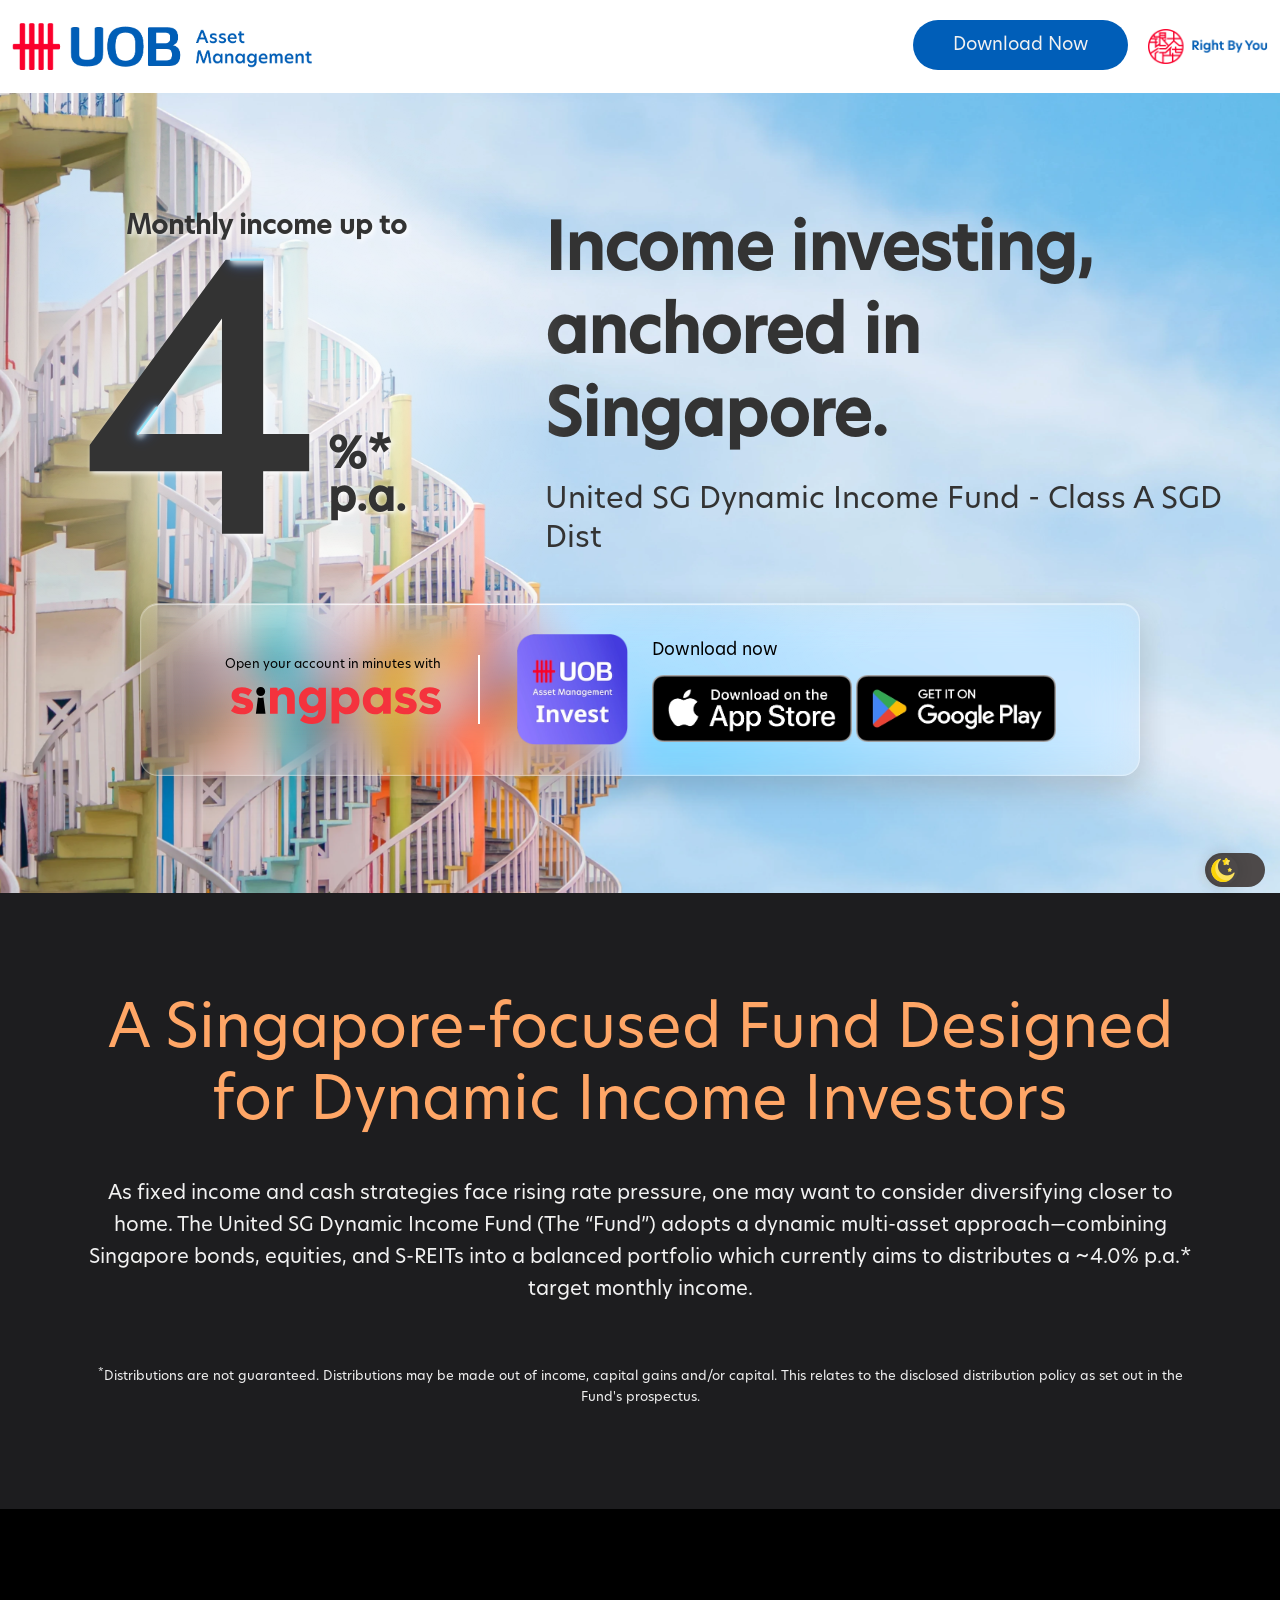
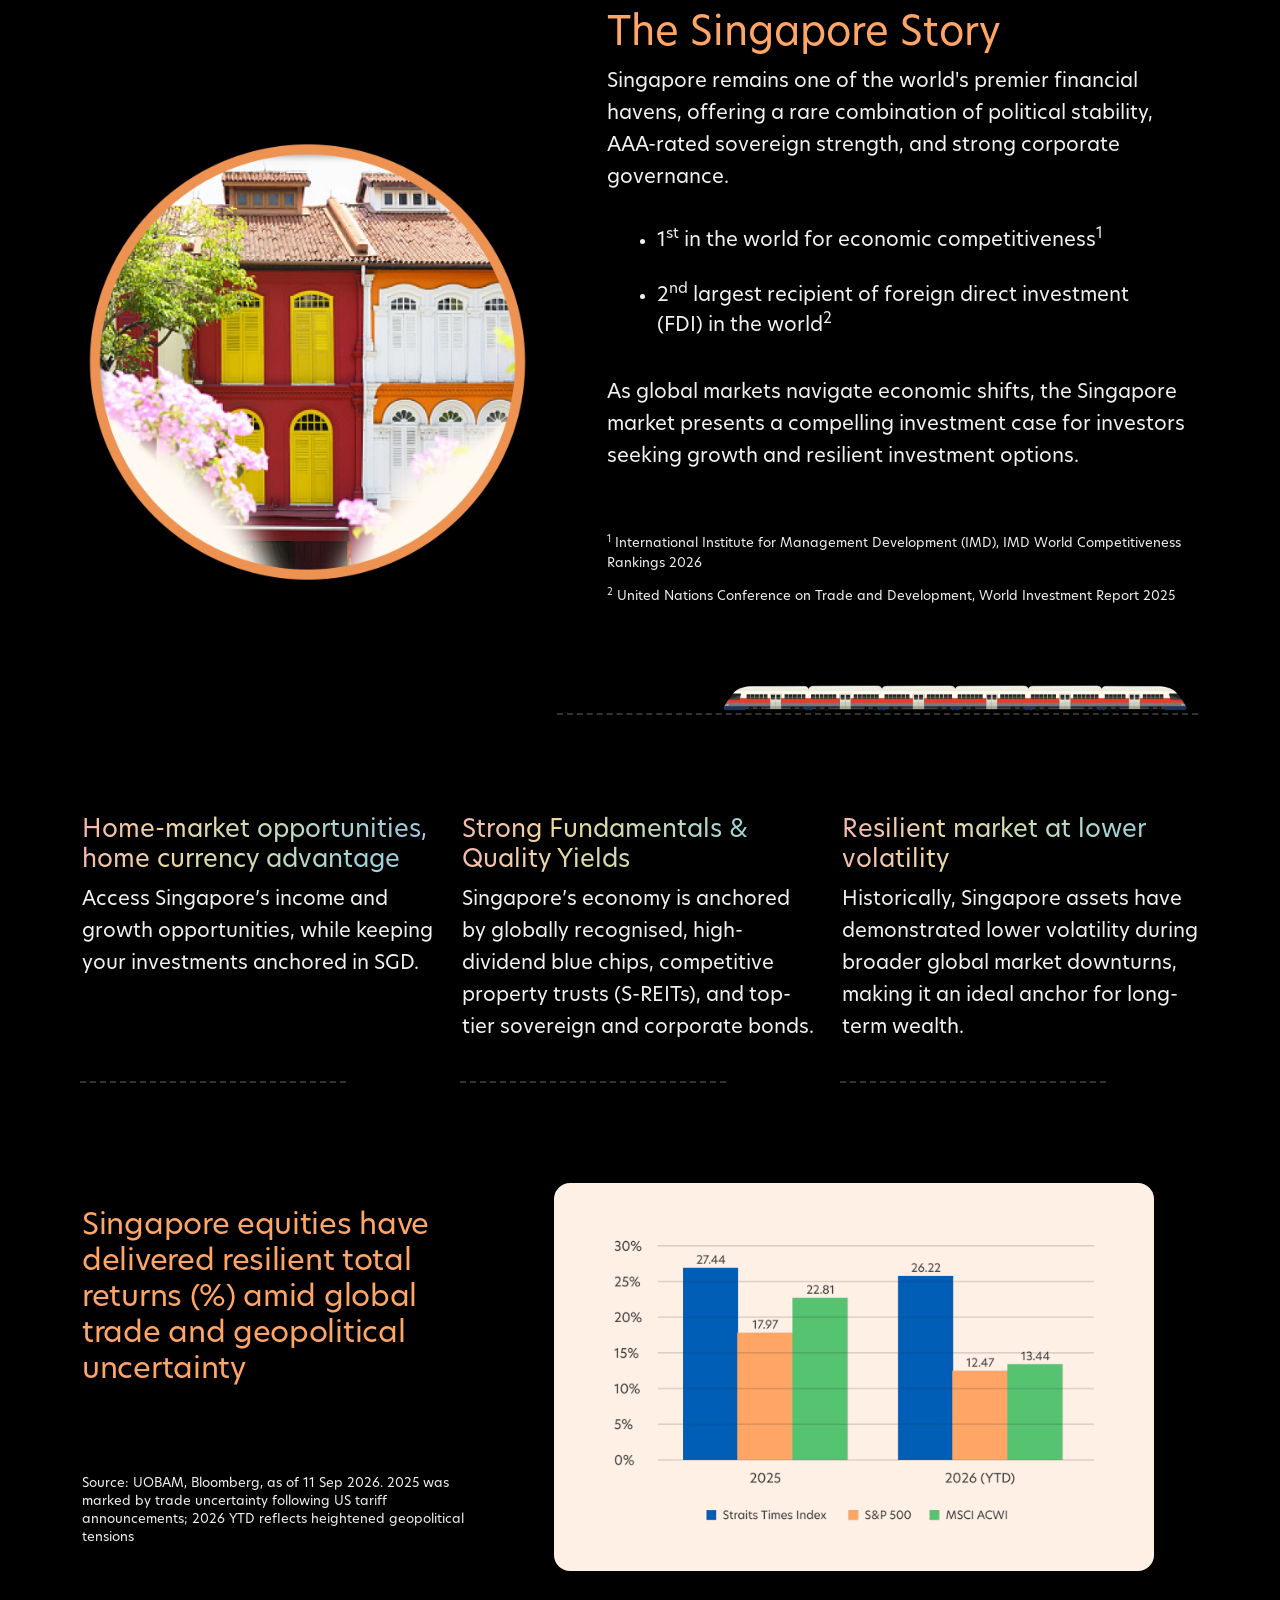
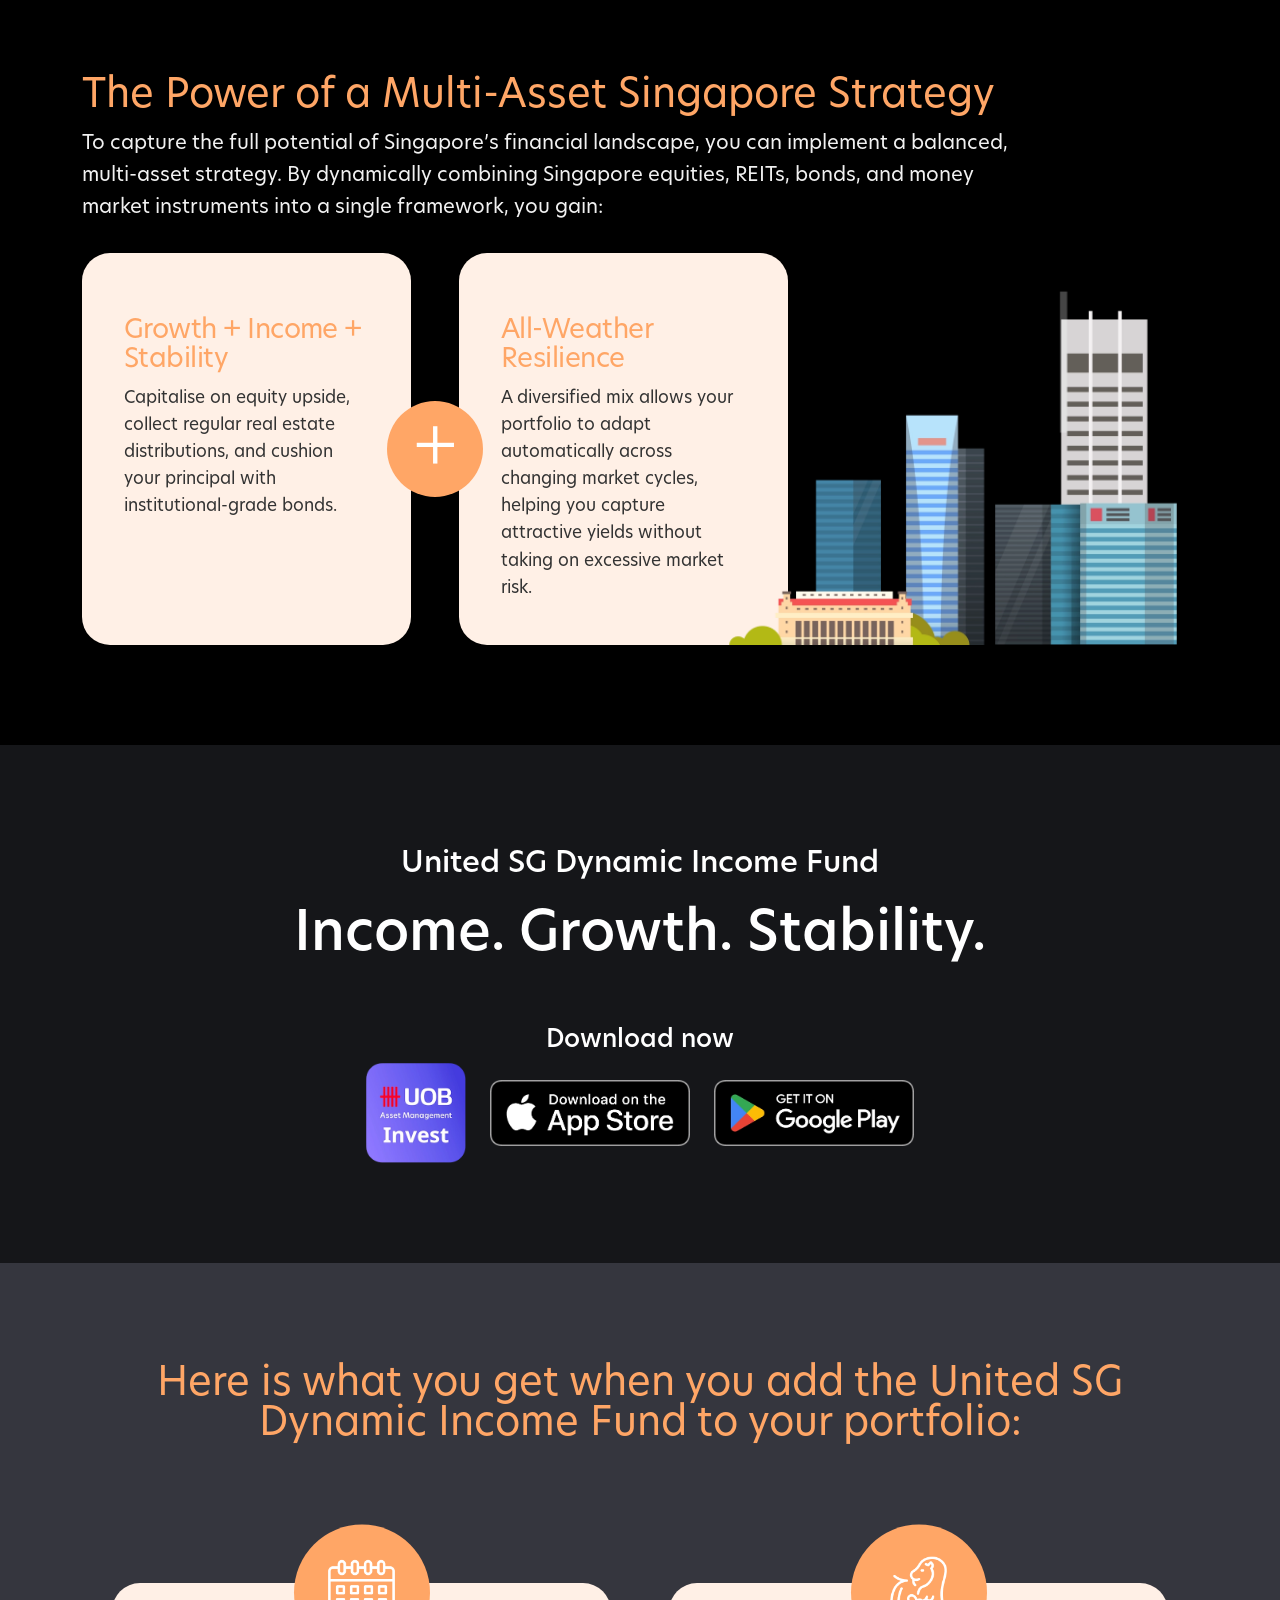
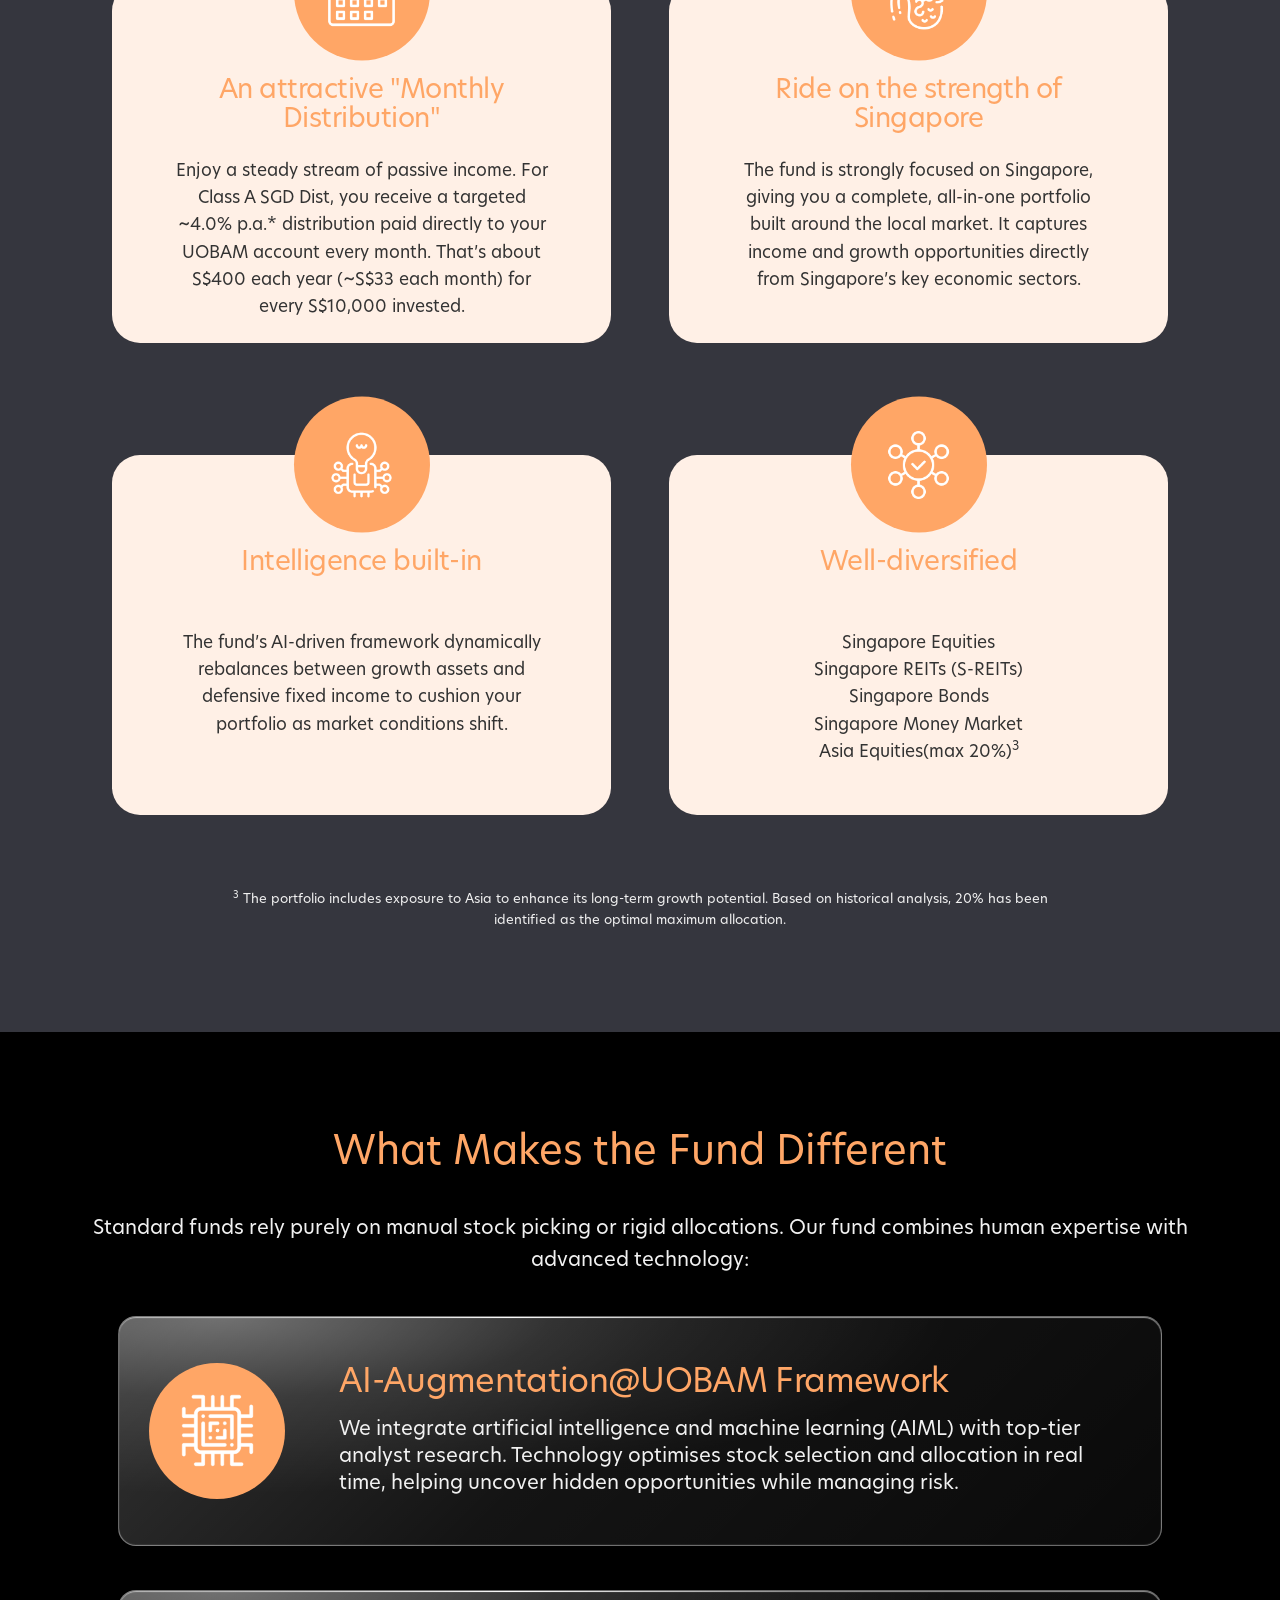
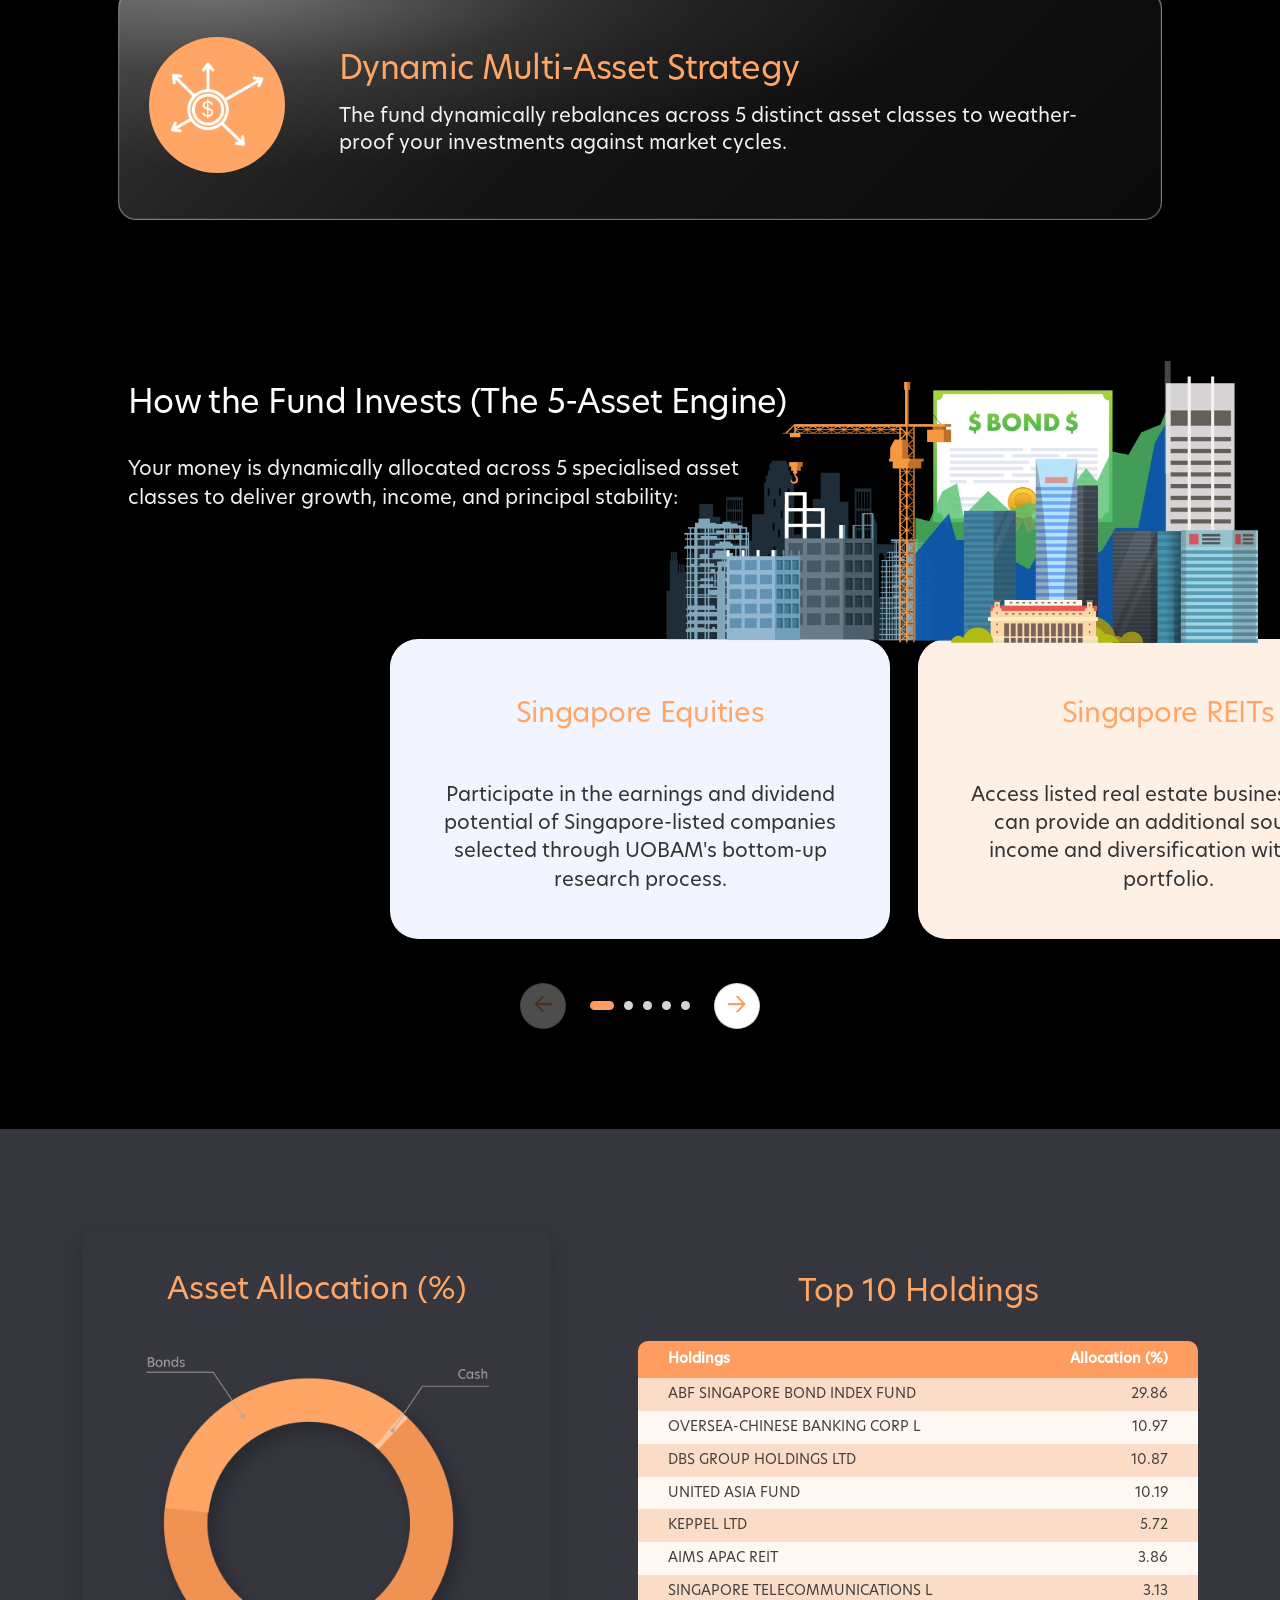
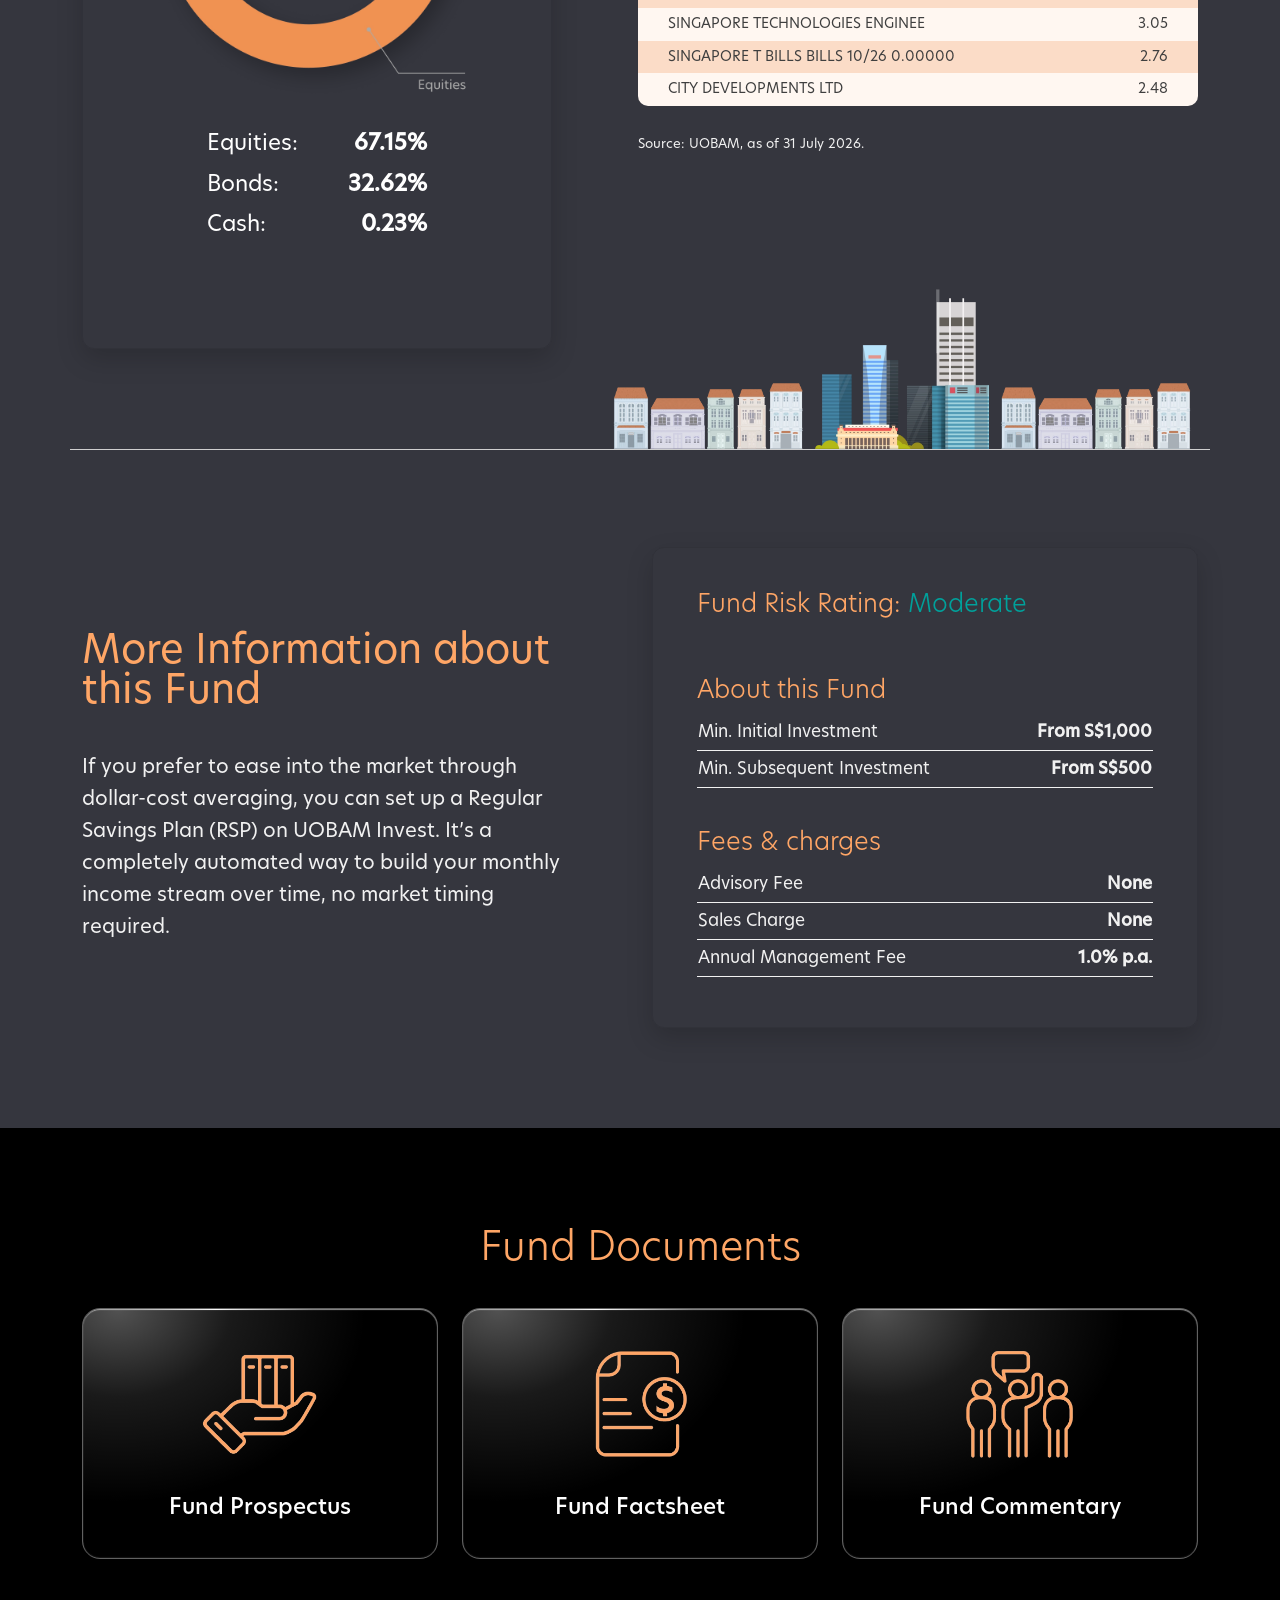
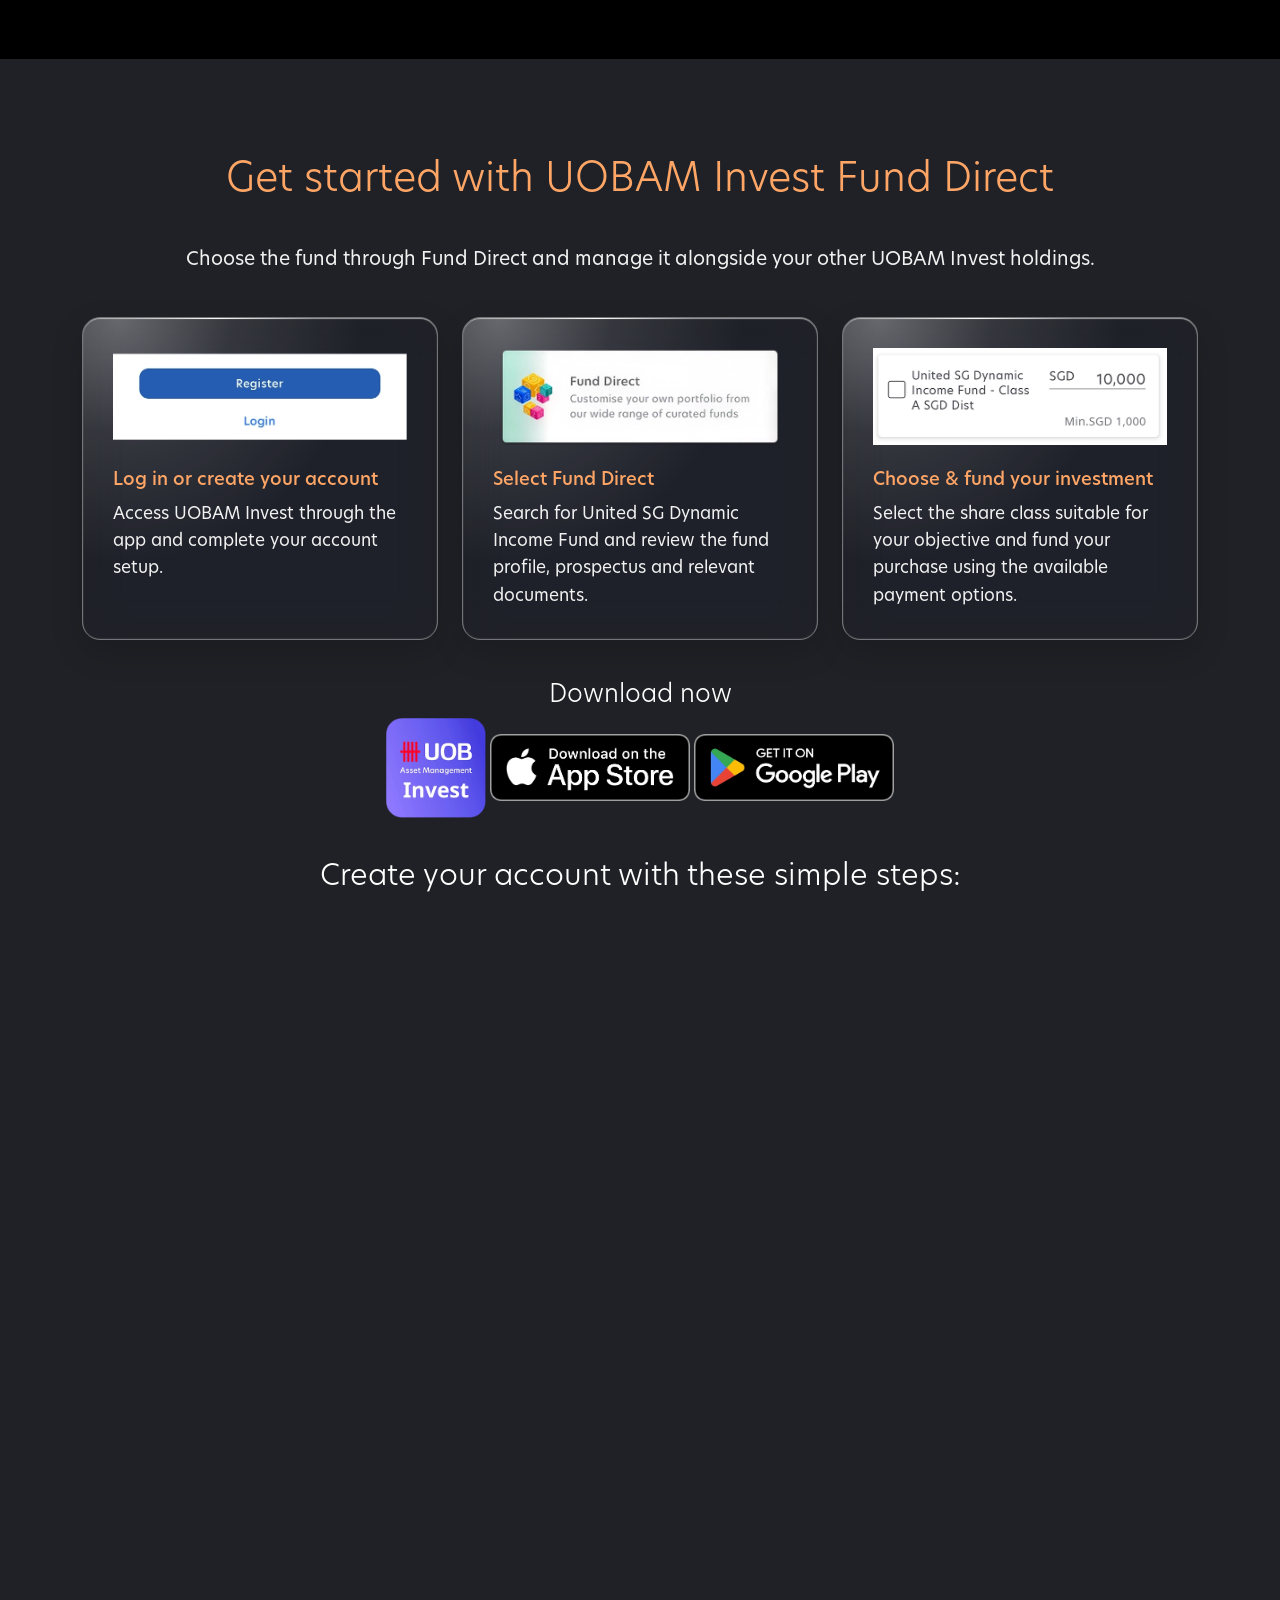
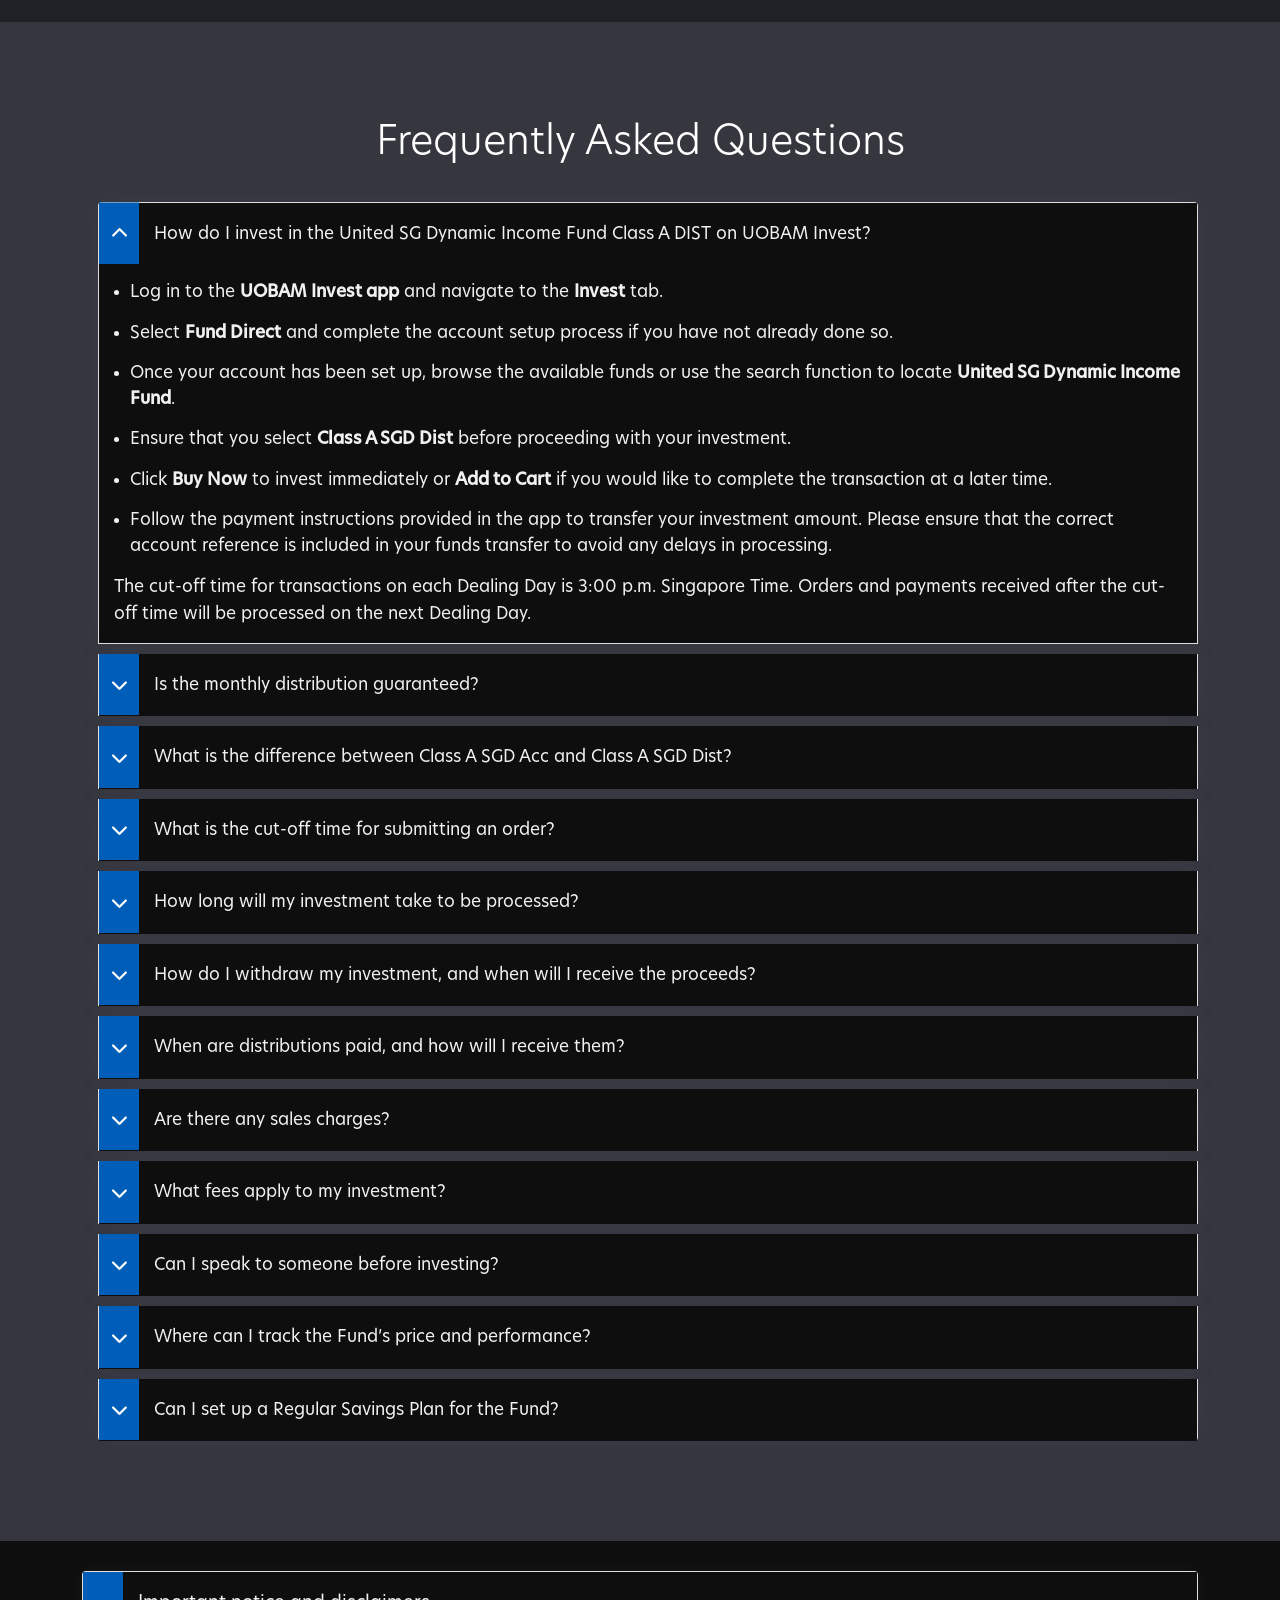
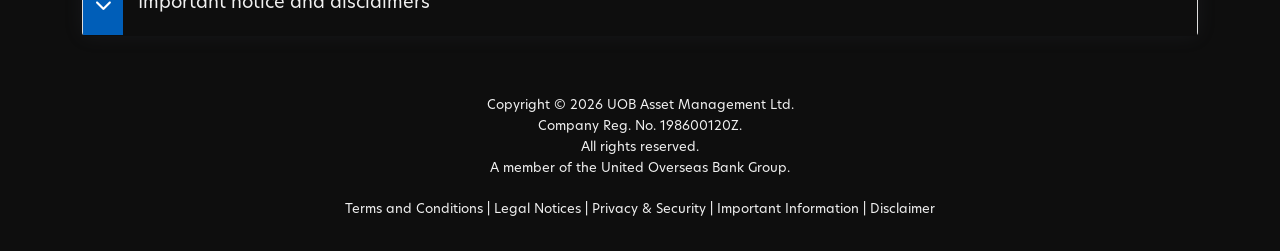
==== commit 7458e9a0: "Add files via upload" ====
--- a/public/usgdif/united-sg-dynamic-income-fund.html
+++ b/public/usgdif/united-sg-dynamic-income-fund.html
@@ -51,7 +51,7 @@
 <meta property="og:url" content="https://www.uobam.com.sg/uobaminvest/individual/landing/app-download/united-sg-dynamic-income-fund.html" />
 <meta property="og:type" content="website" />
 <meta property="og:locale" content="en_GB" />
-<meta property="fb:app_id" content="1232659724048337">
+<meta property="fb:app_id" content="1232659724048337" />
 <script type = "text/javascript" src="assets/js/AppsFlyer Smart Script.js"></script> 
 <!--Delete this line
 <script src="//assets.adobedtm.com/4f0de1c2a678946ab5959eeb23f3c13fd6552995/satelliteLib-9e51cc1bf365b7e5714192a400809a2b8dc9ca9b.js"></script>
@@ -98,34 +98,14 @@
                 <div class="yield-value"> <span class="yield-number-svg">
                   <svg viewBox="0 0 150 190" aria-hidden="true">
                     <defs>
-                      <lineargradient
-            id="fourTraceGradient"
-            x1="0%"
-            y1="0%"
-            x2="100%"
-            y2="100%"
-          >
+                      <lineargradient id="fourTraceGradient" x1="0%" y1="0%" x2="100%" y2="100%">
                         <stop offset="0%" stop-color="#ffffff" />
                         <stop offset="40%" stop-color="#8fe8ff" />
                         <stop offset="100%" stop-color="#4b63ff" />
                       </lineargradient>
                     </defs>
-                    
-                    <!-- Main number -->
-                    <text
-          x="50%"
-          y="155"
-          text-anchor="middle"
-          class="four-base"
-        >4</text>
-                    
-                    <!-- Animated highlight tracing the 4 -->
-                    <text
-          x="50%"
-          y="155"
-          text-anchor="middle"
-          class="four-trace"
-        >4</text>
+                    <text x="50%" y="155" text-anchor="middle" class="four-base">4</text>
+                    <text x="50%" y="155" text-anchor="middle" class="four-trace">4</text>
                   </svg>
                   </span>
                   <div class="yield-unit"> <span>%*</span> <span>p.a.</span> </div>
@@ -172,14 +152,13 @@
         <h2>A Singapore-focused Fund Designed for Dynamic Income Investors</h2>
       </div>
       <div>
-        <p class="aboutIntro">As fixed income and cash strategies face rising rate pressure, one may want to consider diversifying closer to home. The United SG Dynamic Income Fund (The “Fund”) adopts a dynamic multi-asset approach—combining Singapore bonds, equities, and S-REITs into a balanced portfolio which currently distributes a ~4.0% p.a.* target monthly income.</p>
-        <p class="aboutDisclaimer">*Targeted distributions are not guaranteed and are subject to the Manager's discretion. Distributions may be made out of income, capital gains, or capital, which may reduce the Net Asset Value (NAV) of the share class.</p>
+        <p class="aboutIntro">As fixed income and cash strategies face rising rate pressure, one may want to consider diversifying closer to home. The United SG Dynamic Income Fund (The “Fund”) adopts a dynamic multi-asset approach—combining Singapore bonds, equities, and S-REITs into a balanced portfolio which currently aims to distributes a ~4.0% p.a.* target monthly income.</p>
+        <p class="aboutDisclaimer"><sup>*</sup>Distributions are not guaranteed. Distributions may be made out of income, capital gains and/or capital. This relates to the disclosed distribution policy as set out in the Fund's prospectus.</p>
       </div>
     </div>
   </div>
 </section>
 <!-- End Fund Description Area --> 
-
 <!-- Start Client Testimonial Area -->
 <section id="united-sg-dynamic-income-fund-singapore-story" class="united-sg-dynamic-income-fund-singapore-story ptb-100">
   <div class="container">
@@ -195,7 +174,7 @@
             <li>1<sup>st</sup> in the world for economic competitiveness<sup>1</sup></li>
             <li>2<sup>nd</sup> largest recipient of foreign direct investment (FDI) in the world<sup>2</sup></li>
           </ul>
-          <p class="singaporeStory">As global markets navigate economic shifts, the Singapore market presents a compelling investment case for investors seeking growth and resilient investment options. </p>
+          <p class="singaporeStory2">As global markets navigate economic shifts, the Singapore market presents a compelling investment case for investors seeking growth and resilient investment options. </p>
           <p class="singaporeStoryDisclaimer"> <sup>1</sup> International Institute for Management Development (IMD), IMD World Competitiveness Rankings 2026</p>
           <p class="singaporeStoryDisclaimer"> <sup>2</sup> United Nations Conference on Trade and Development, World Investment Report 2025 </p>
         </div>
@@ -233,8 +212,6 @@
           uncertainty following US tariff announcements; 2026 YTD reflects heightened
           geopolitical tensions </p>
       </div>
-      
-      <!-- RIGHT: CHART -->
       <div class="sg-EquitiesResilient-chart"> <img
       src="assets/usgdif-images/singapore-equities-resilient-chart.webp"
       alt="Chart comparing total returns of the Straits Times Index, S&P 500 and MSCI ACWI for 2025 and 2026 year-to-date"
@@ -272,7 +249,6 @@
     </div>
   </div>
 </section>
-
 <!-- End Client Testimonial Area --> 
 <!-- Start Client Testimonial Area -->
 <section id="callToAction" class="client-testimonial ptb-100">
@@ -295,36 +271,25 @@
   <div class="container">
     <div class="row align-items-center">
       <div class="section-title">
-        <h2>What This Fund Means for Your Money </h2>
-      </div>
-      <div>
-        <p class="sectionIntro">Here is what you get when you add the United SG Dynamic Income Fund to your portfolio:</p>
+        <h2>Here is what you get when you add the United SG Dynamic Income Fund to your portfolio: </h2>
       </div>
     </div>
     <div class="sg-thisFundYourMoney-cards"> 
-      
-      <!-- CARD 1 -->
       <div class="sg-thisFundYourMoney-card">
         <div class="sg-thisFundYourMoney-icon"> <img src="assets/usgdif-images/calendar.webp" alt=""> </div>
         <h3> An attractive "Monthly Distribution" </h3>
         <p> Enjoy a steady stream of passive income. For Class A SGD Dist, you receive a targeted ~4.0% p.a.* distribution paid directly to your UOBAM account every month. That’s about S$400 each year (~S$33 each month) for every S$10,000 invested. </p>
       </div>
-      
-      <!-- CARD 2 -->
       <div class="sg-thisFundYourMoney-card">
         <div class="sg-thisFundYourMoney-icon"> <img src="assets/usgdif-images/merlion.webp" alt=""> </div>
         <h3> Ride on the strength of Singapore </h3>
         <p> The fund is strongly focused on Singapore, giving you a complete, all-in-one portfolio built around the local market. It captures income and growth opportunities directly from Singapore’s key economic sectors. </p>
       </div>
-      
-      <!-- CARD 3 -->
       <div class="sg-thisFundYourMoney-card">
         <div class="sg-thisFundYourMoney-icon"> <img src="assets/usgdif-images/intelligence.webp" alt=""> </div>
         <h3> Intelligence built-in </h3>
         <p> The fund’s AI-driven framework dynamically rebalances between growth assets and defensive fixed income to cushion your portfolio as market conditions shift. </p>
       </div>
-      
-      <!-- CARD 4 -->
       <div class="sg-thisFundYourMoney-card">
         <div class="sg-thisFundYourMoney-icon"> <img src="assets/usgdif-images/diversified.webp" alt=""> </div>
         <h3> Well-diversified </h3>
@@ -351,8 +316,6 @@
       </div>
     </div>
     <div class="sg-thisFundDifferent"> 
-      
-      <!-- CARD 1 -->
       <div class="sg-thisFundDifferent-card glass-card">
         <div class="sg-thisFundDifferent-icon"> <img src="assets/usgdif-images/AI-AugmentationAtUOBAM Framework.webp" alt=""> </div>
         <div class="sg-thisFundDifferent-content">
@@ -364,8 +327,6 @@
             while managing risk. </p>
         </div>
       </div>
-      
-      <!-- CARD 2 -->
       <div class="sg-thisFundDifferent-card glass-card">
         <div class="sg-thisFundDifferent-icon"> <img src="assets/usgdif-images/dynamicMultiAssetStrategy.webp" alt=""> </div>
         <div class="sg-thisFundDifferent-content">
@@ -386,8 +347,6 @@
       <p> Your money is dynamically allocated across 5 specialised asset classes
         to deliver growth, income, and principal stability: </p>
     </div>
-    
-    <!-- Optional illustration -->
     <div class="sg-fundAssetEngine-visual"> <img
         src="assets/usgdif-images/singapore-skyline2.webp"
         alt=""
--- a/public/usgdif/assets/usgdif-css/style.css
+++ b/public/usgdif/assets/usgdif-css/style.css
@@ -917,6 +917,11 @@
 .singaporeStory {
   text-align: left;
   font-size: 20px;
+  padding-bottom: 0px;
+}
+.singaporeStory2 {
+  text-align: left;
+  font-size: 20px;
   padding-bottom: 50px;
 }
 .united-sg-dynamic-income-fund-singapore-story-content ul {
--- a/public/usgdif/assets/usgdif-css/responsive.css
+++ b/public/usgdif/assets/usgdif-css/responsive.css
@@ -636,6 +636,9 @@
   .trainImage img {
     margin-bottom: -8px;
   }
+	.singaporeStory2 {
+  padding-bottom: 10px;
+}
 }
 @media only screen and (min-width: 768px) and (max-width: 991px) {
   .ptb-100 {
